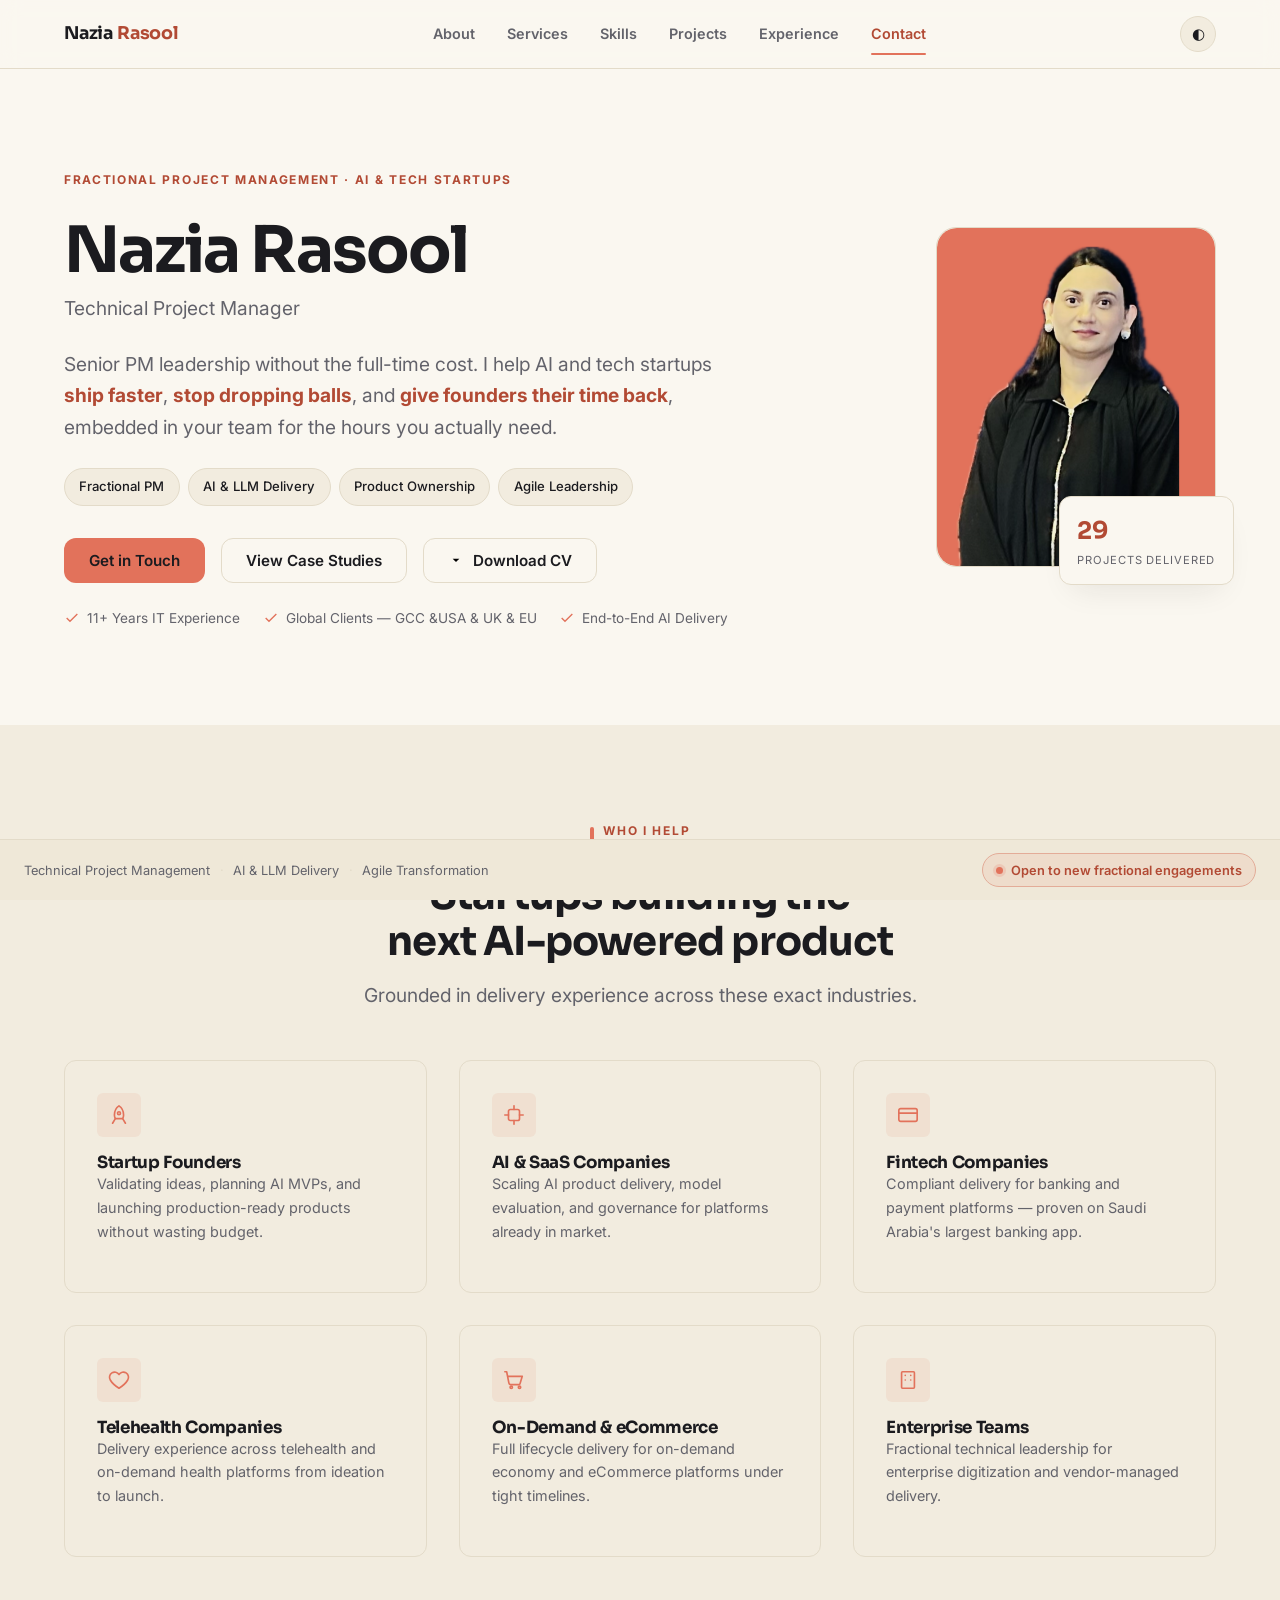
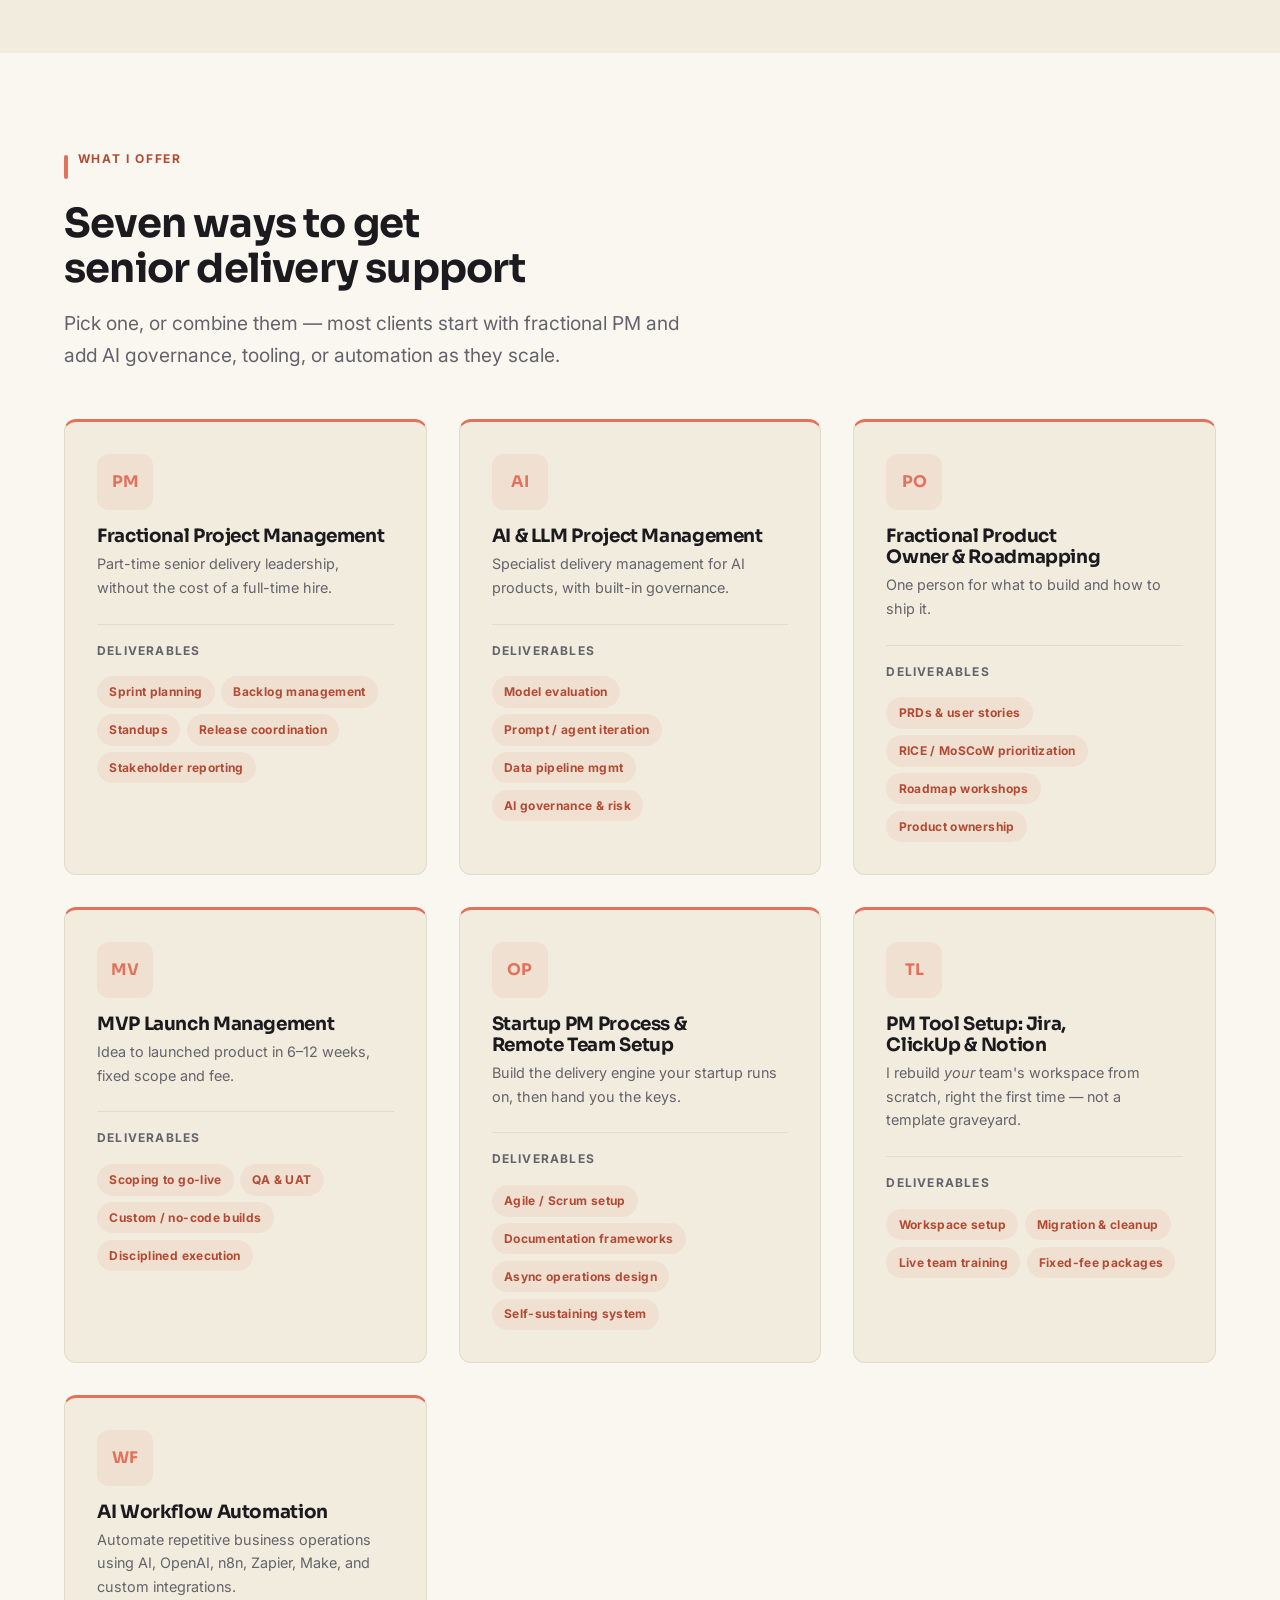
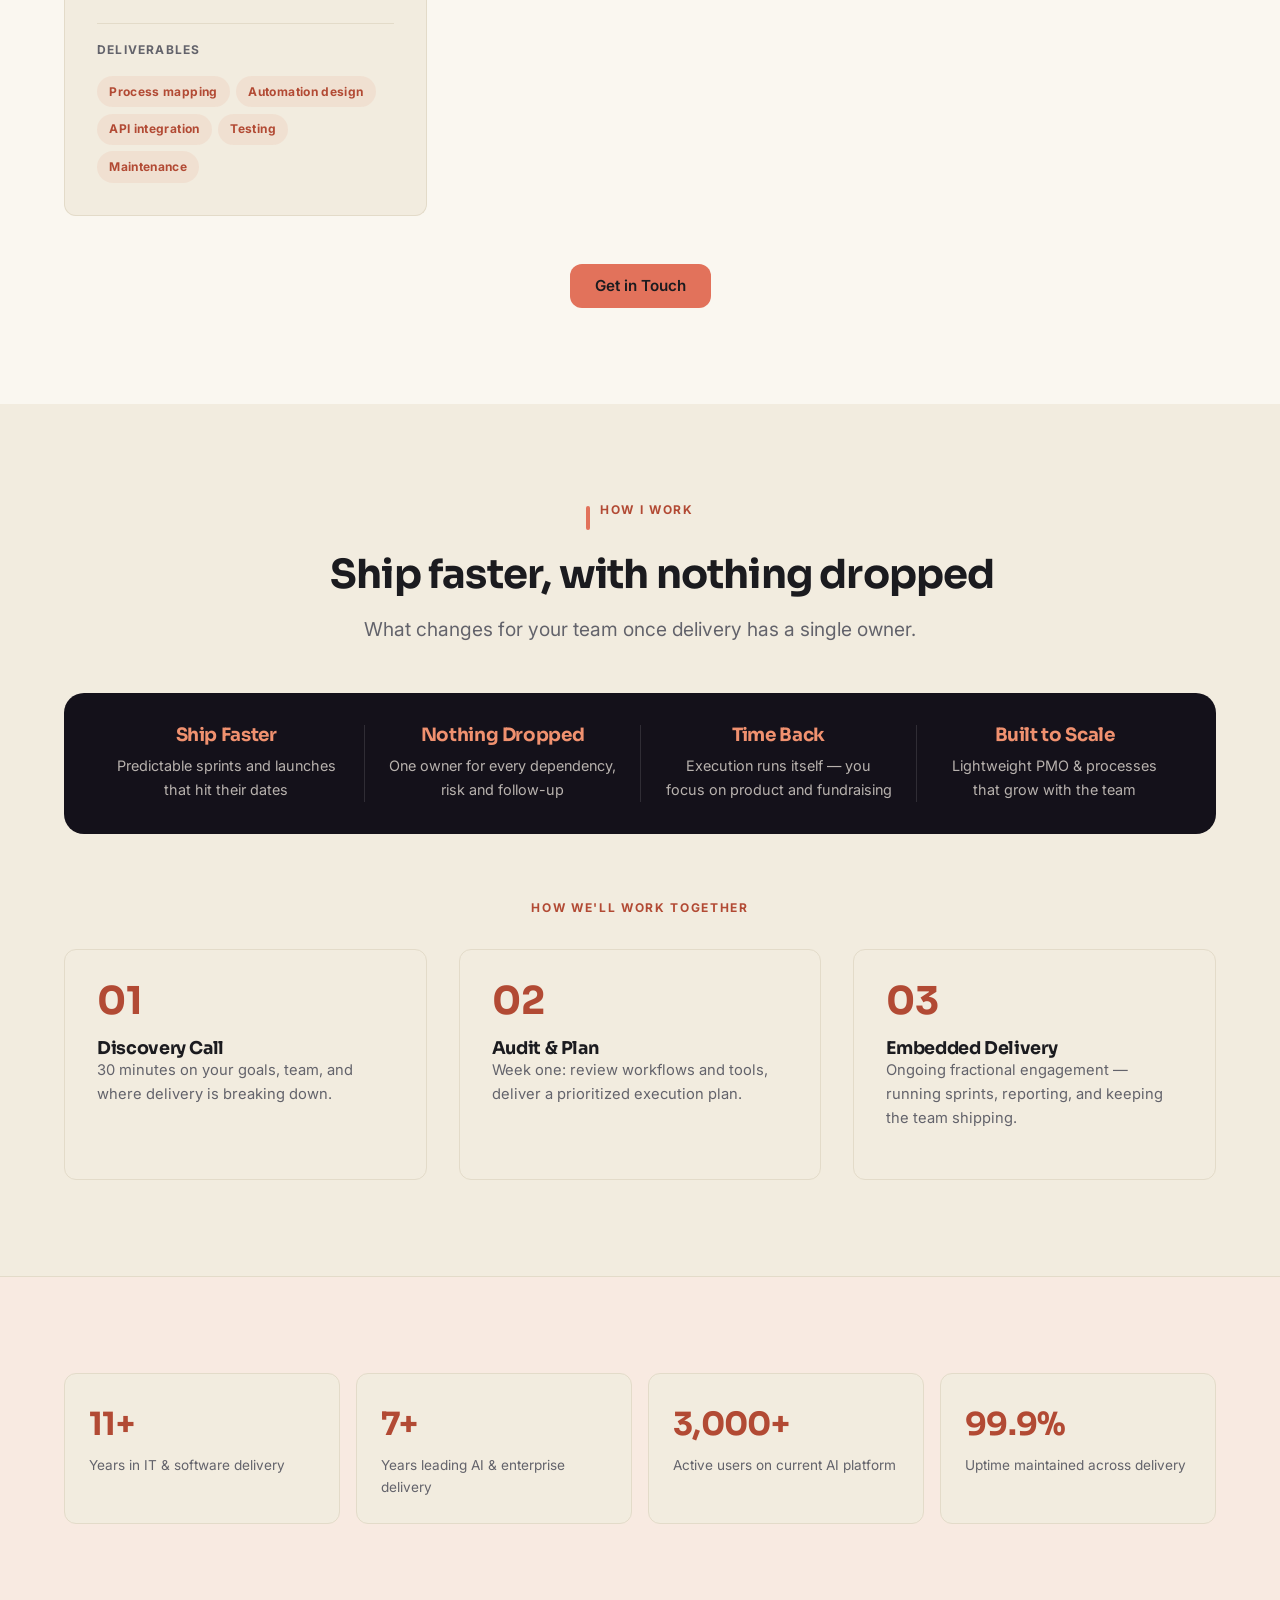
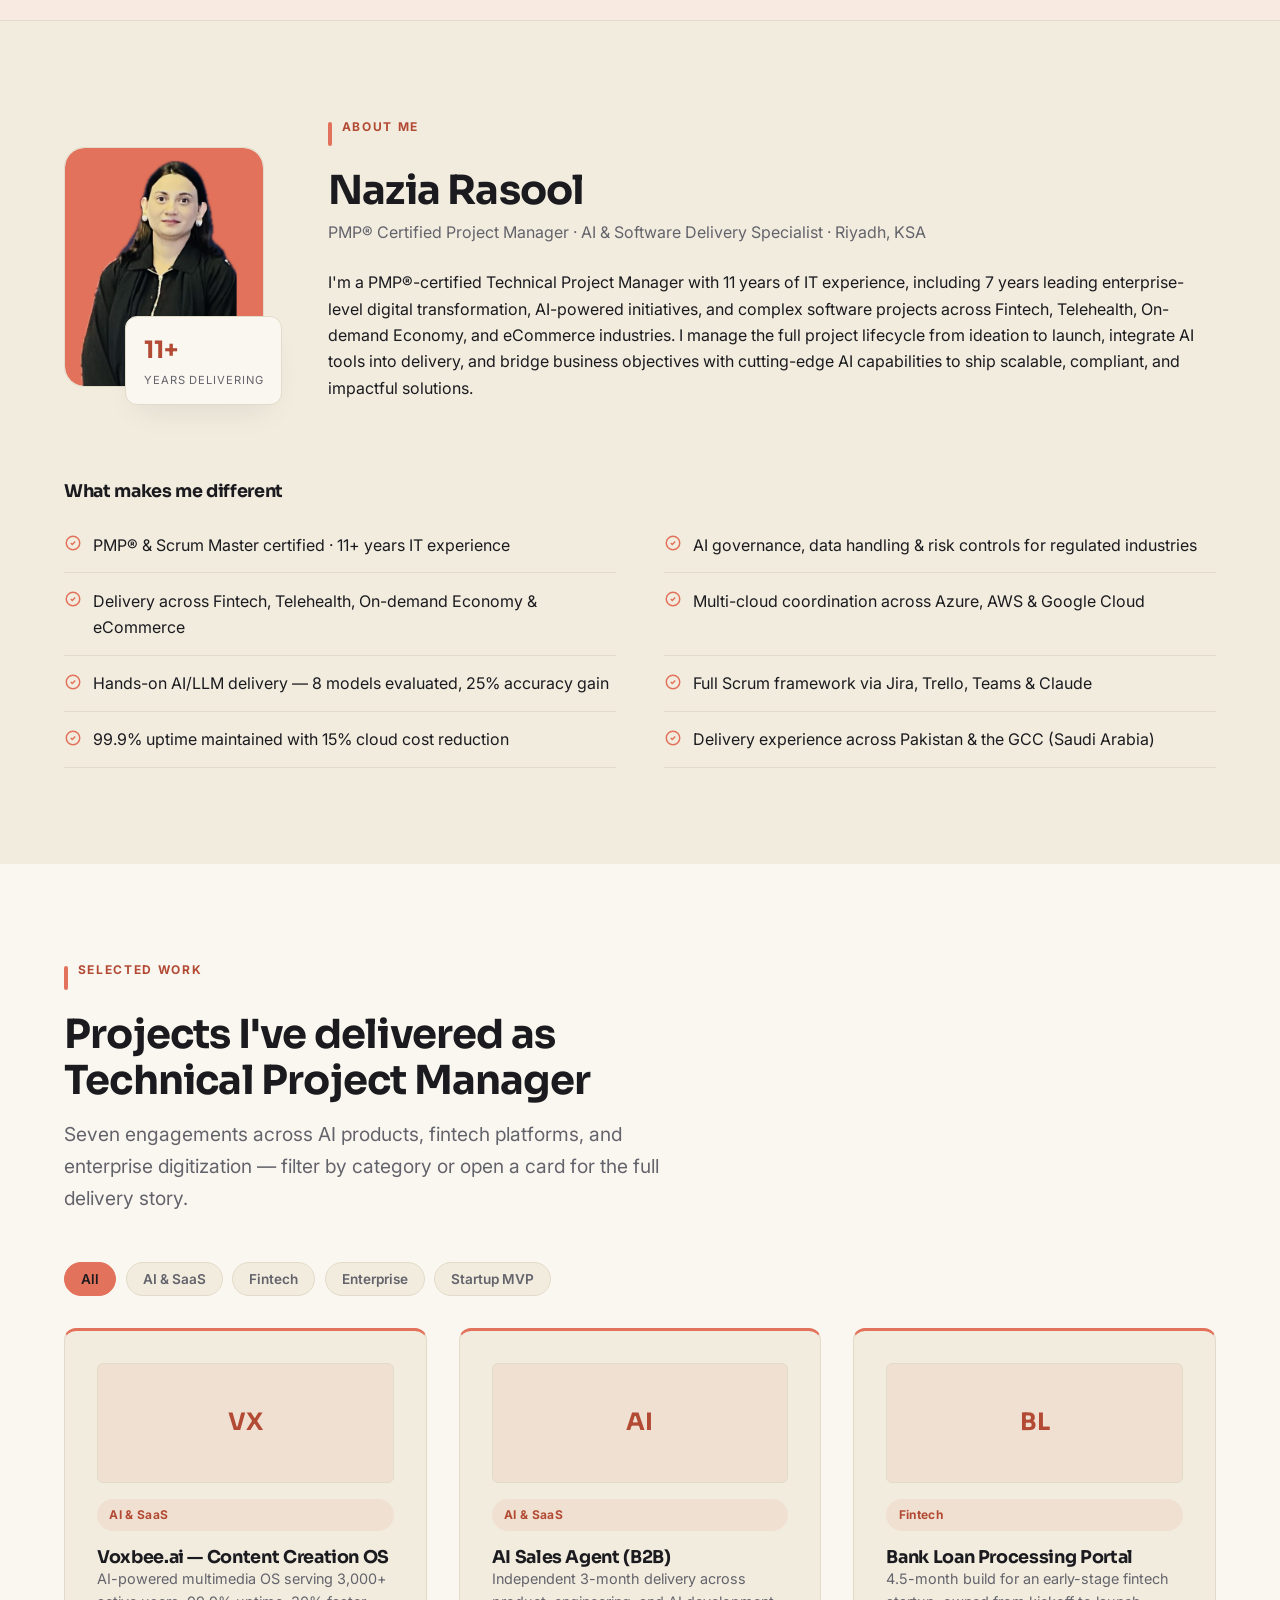
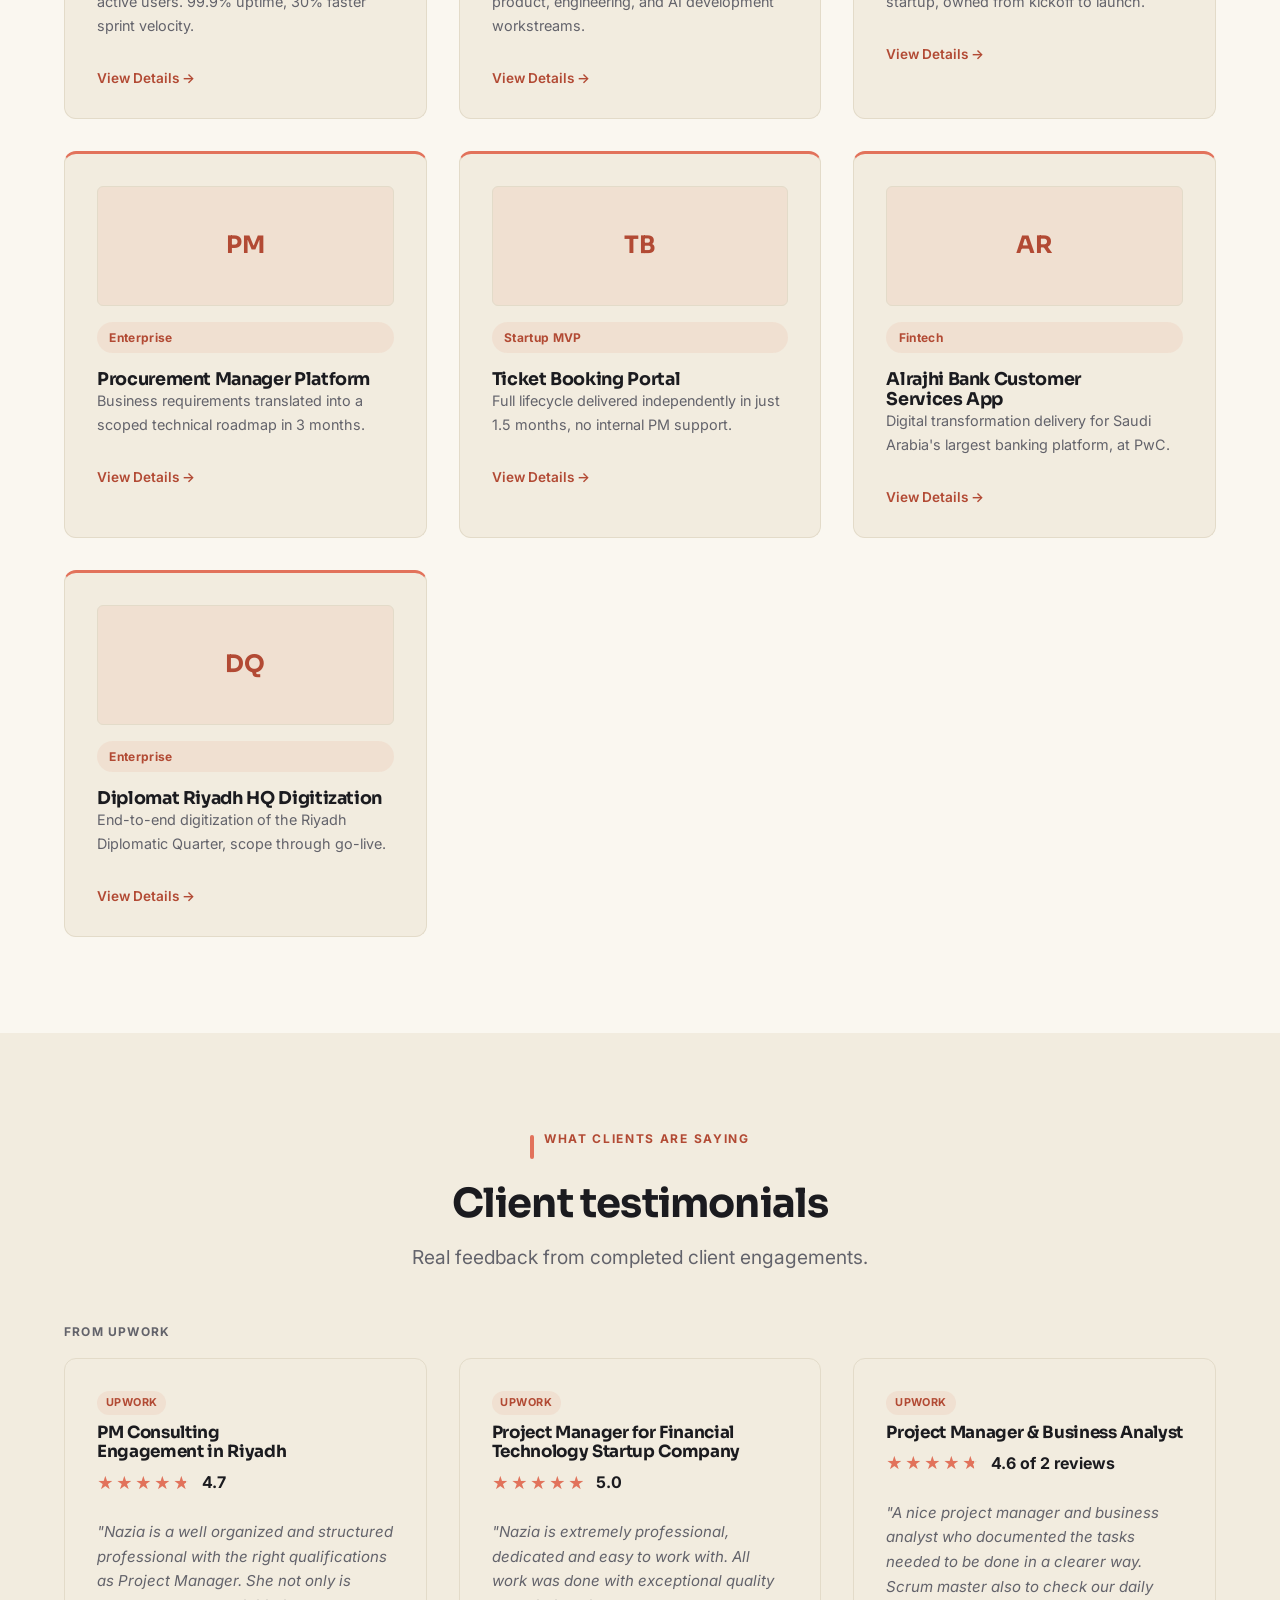
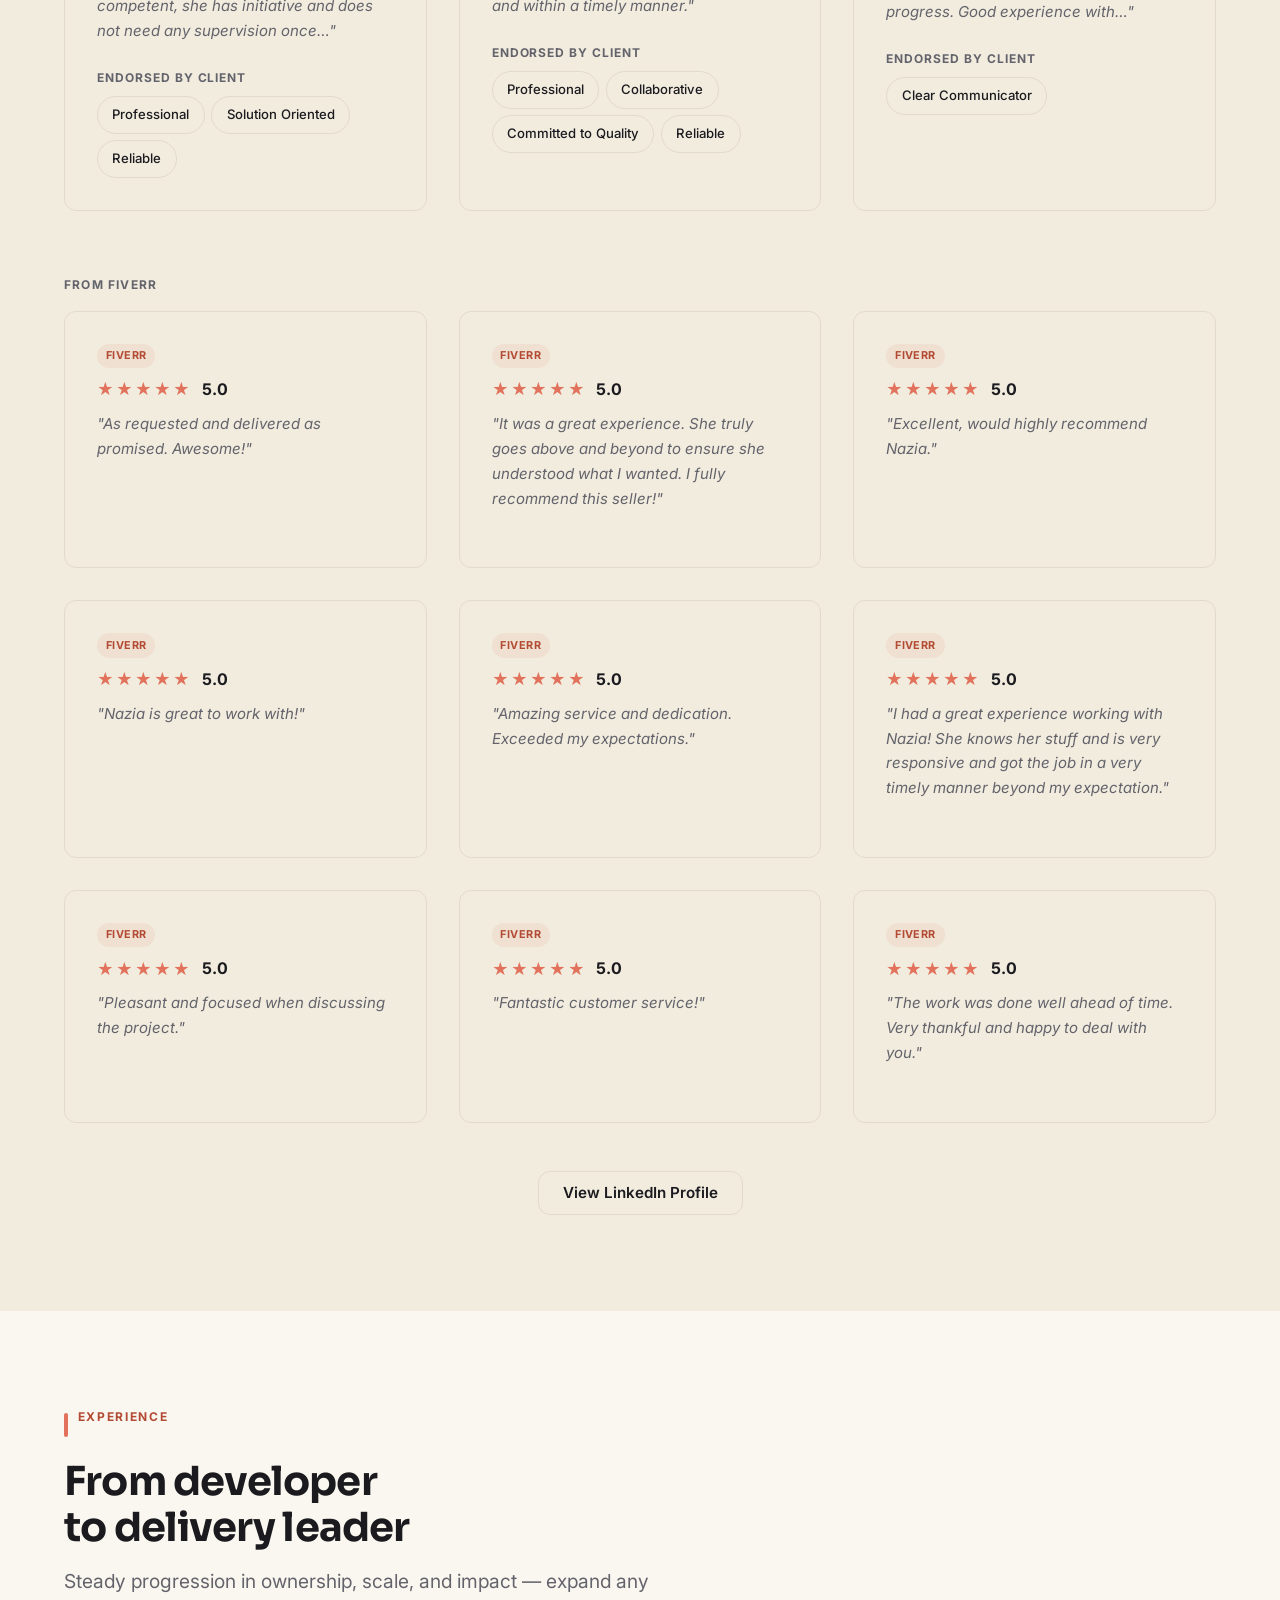
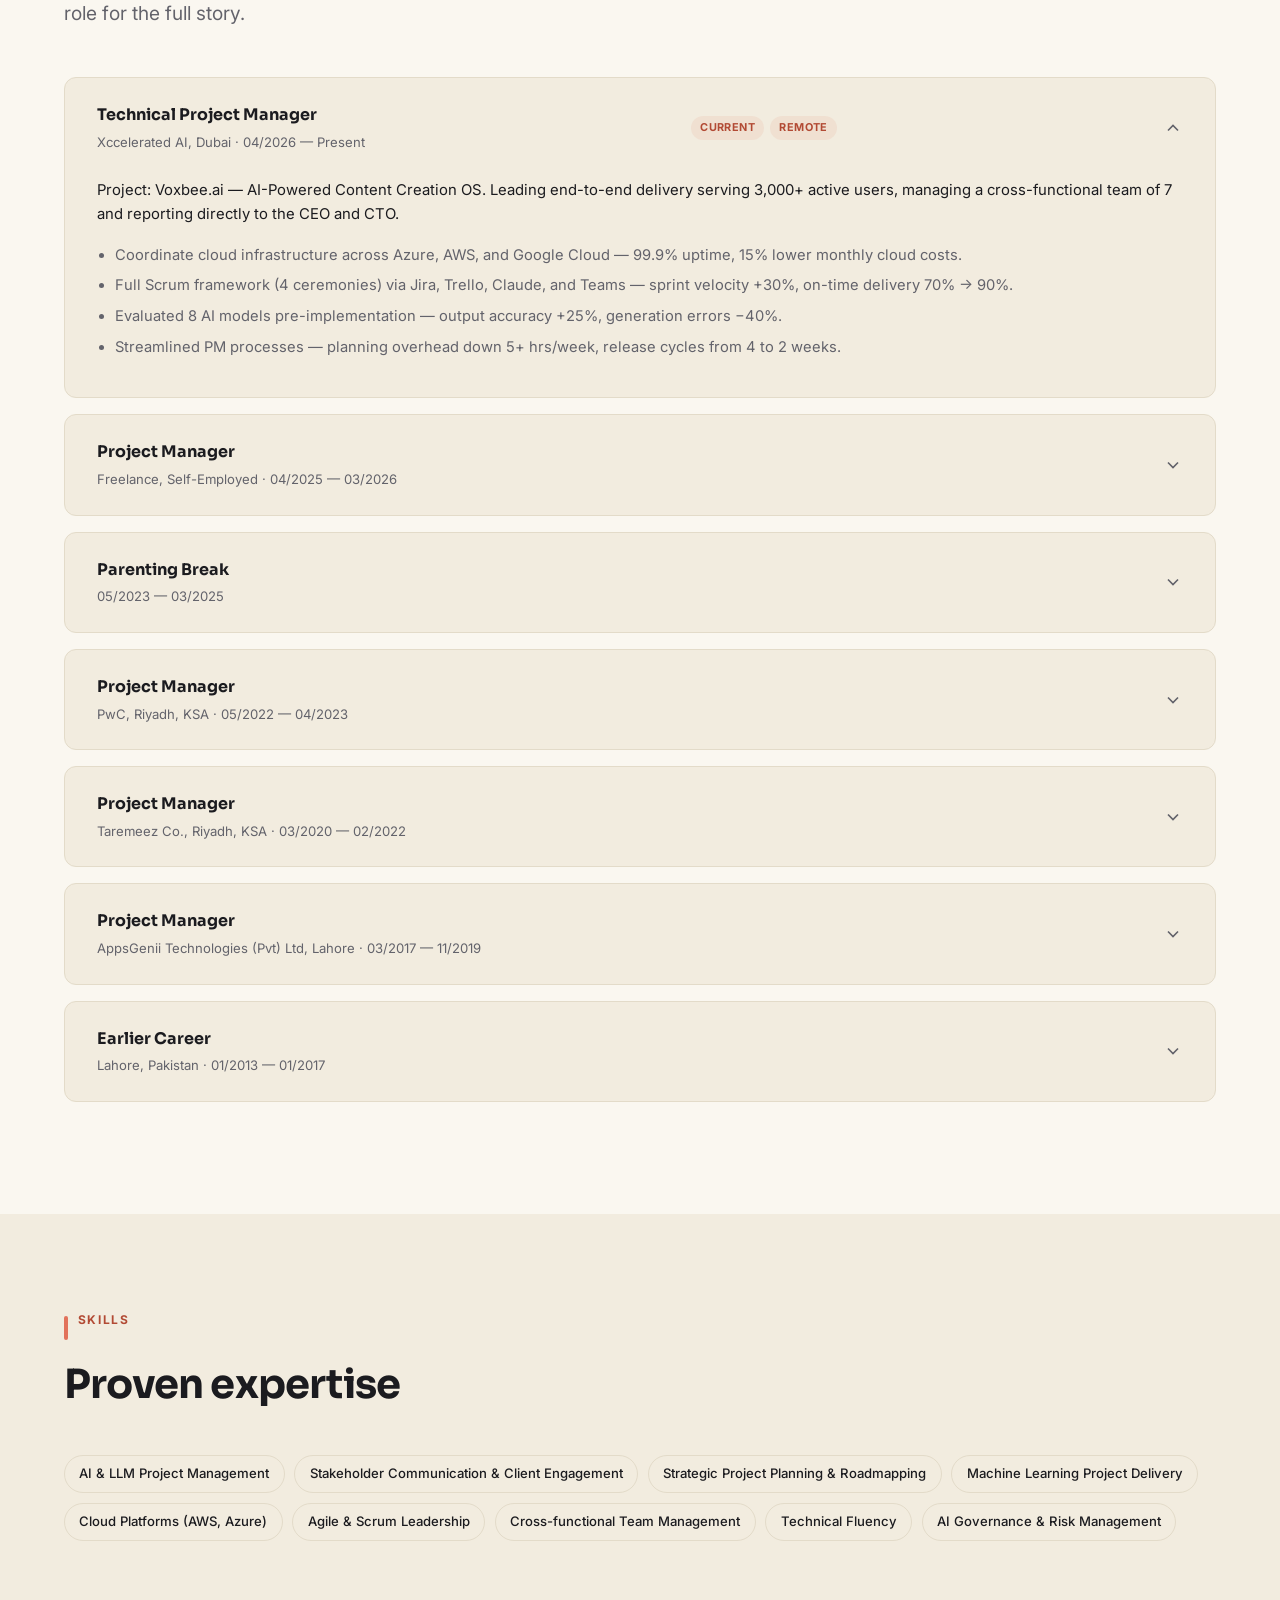
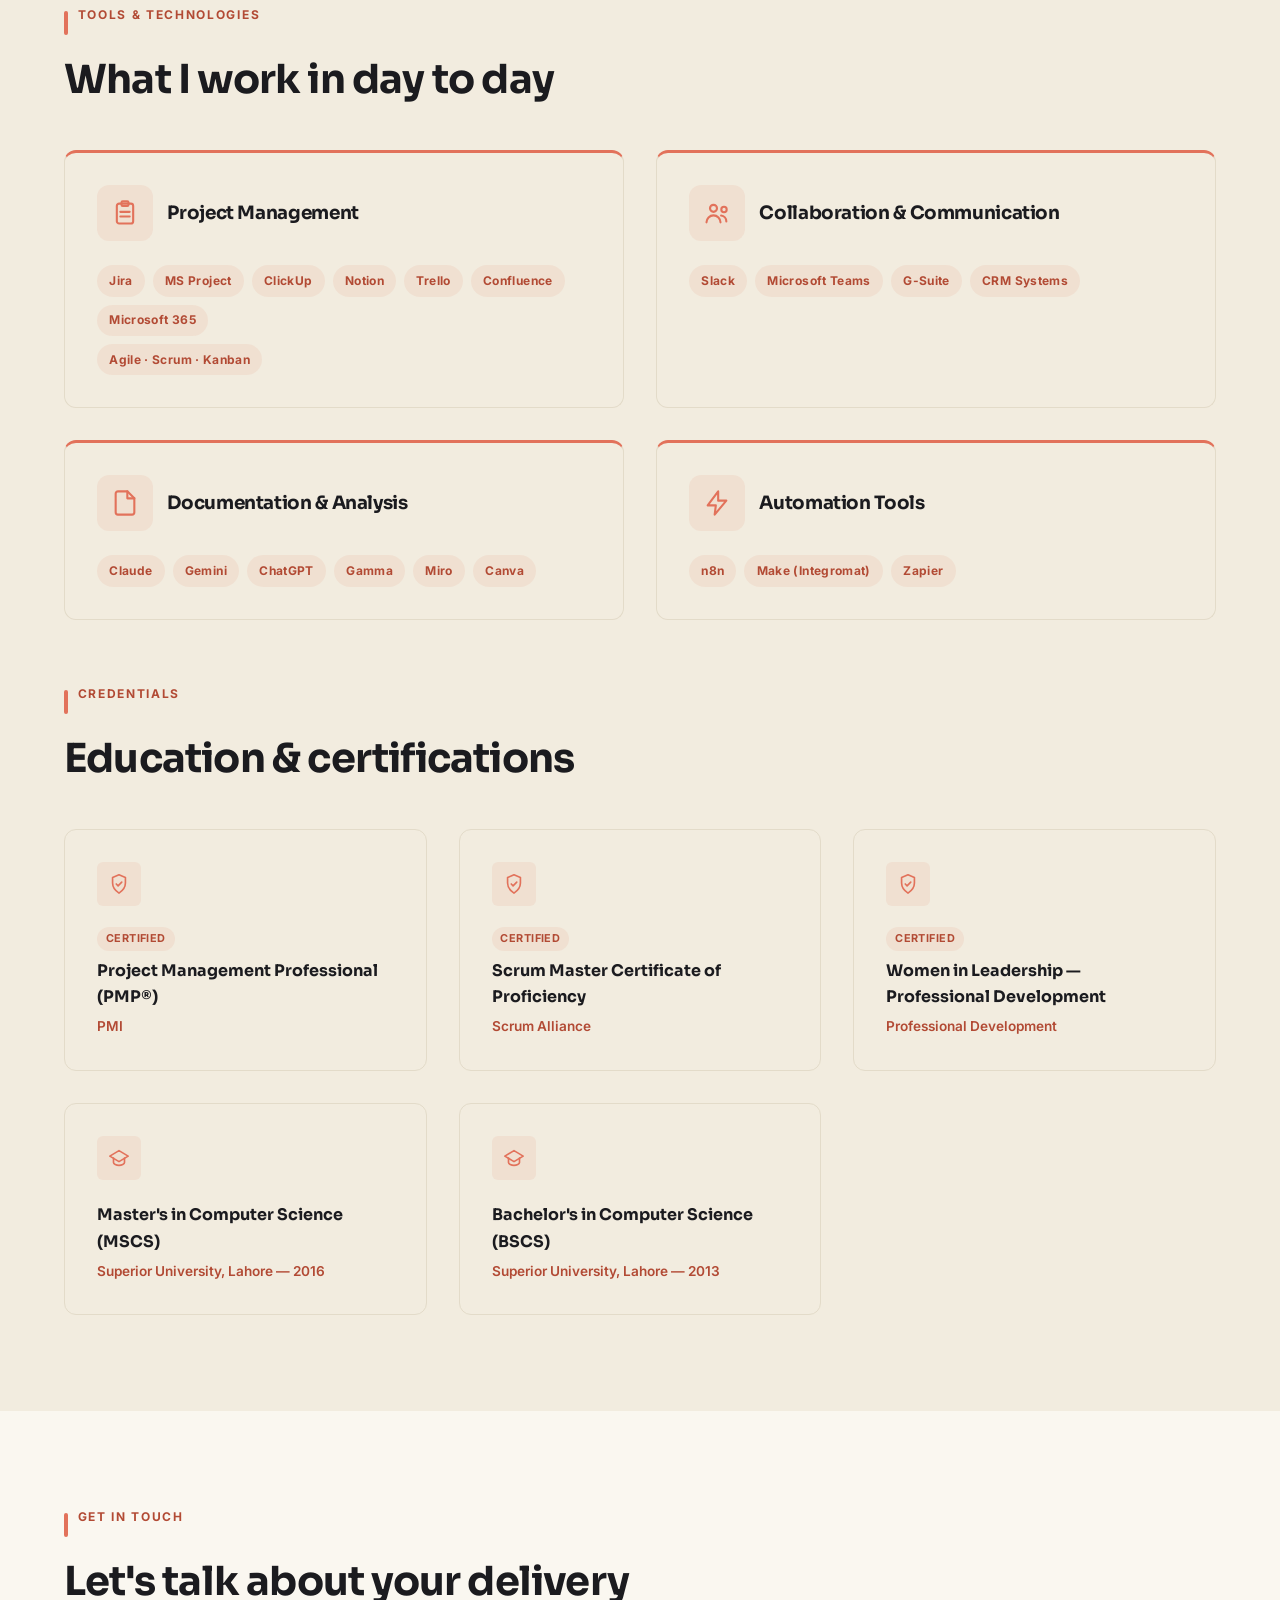
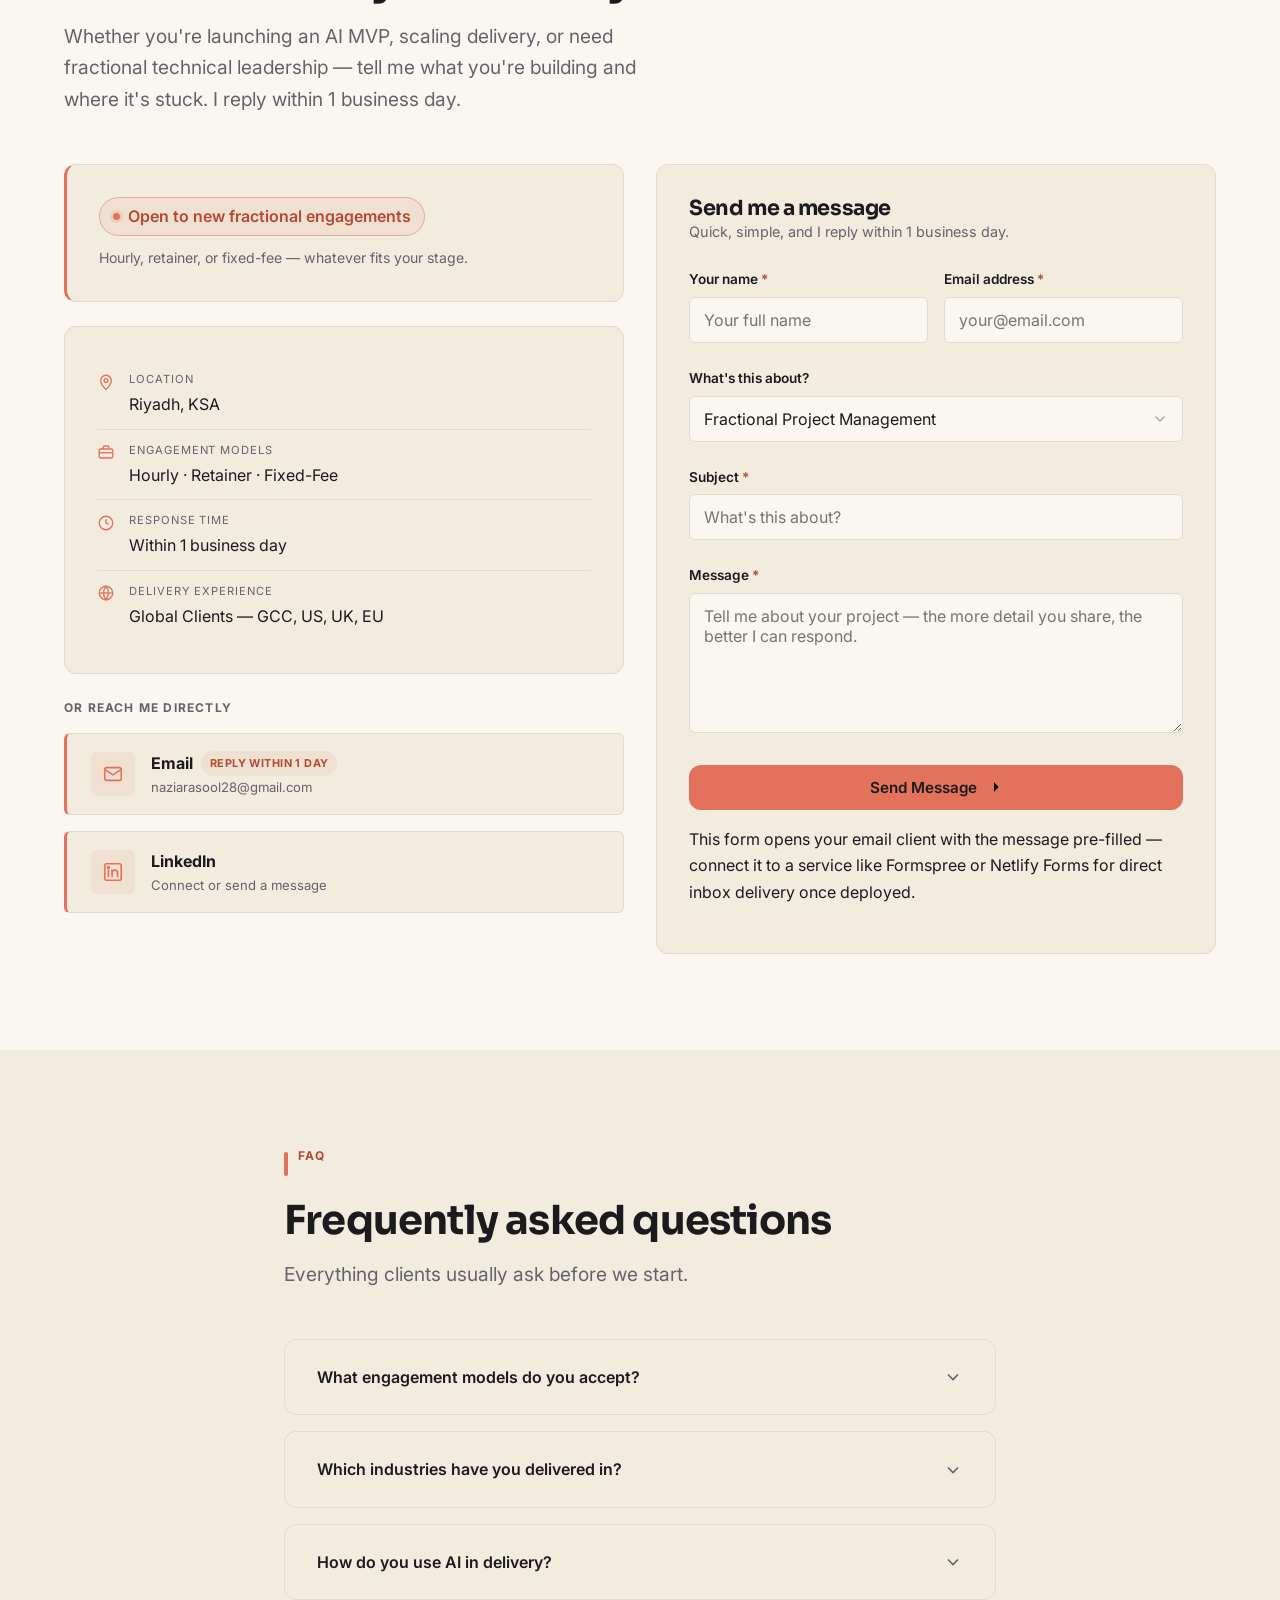
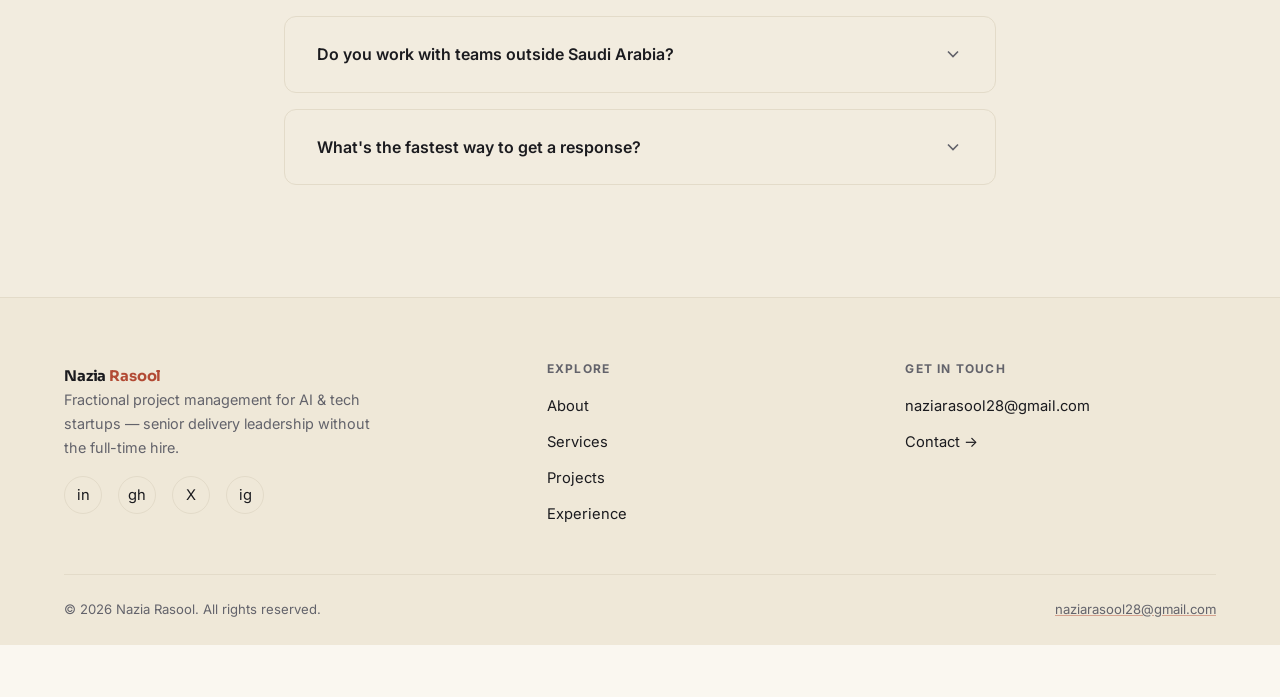
==== index.html @ 654bbac7 "minor change" ====
<!doctype html>
<html lang="en">
<head>
<meta charset="utf-8" />
<meta name="viewport" content="width=device-width, initial-scale=1" />
<title>Nazia Rasool — Fractional Project Management for AI &amp; Tech Startups</title>
<meta name="description" content="PMP® certified technical project manager helping AI and tech startups ship software on time and on budget — fractional PM, AI/LLM delivery, product ownership, and MVP launch management." />
<meta property="og:title" content="Nazia Rasool — Fractional Project Management for AI & Tech Startups" />
<meta property="og:description" content="Ship faster. Spend smarter. Skip the full-time hire. Senior delivery leadership for AI and tech startups." />
<meta property="og:type" content="website" />
<link rel="icon" href="data:image/svg+xml,%3Csvg xmlns='http://www.w3.org/2000/svg' viewBox='0 0 64 64'%3E%3Crect width='64' height='64' rx='14' fill='%23131015'/%3E%3Ctext x='32' y='43' font-family='Georgia,serif' font-size='26' font-weight='700' fill='%23E2725B' text-anchor='middle'%3ENR%3C/text%3E%3C/svg%3E" />
<link rel="preconnect" href="https://fonts.googleapis.com">
<link rel="preconnect" href="https://fonts.gstatic.com" crossorigin>
<link href="https://fonts.googleapis.com/css2?family=Inter:wght@400;500;600;700&family=Sora:wght@600;700;800&display=swap" rel="stylesheet">
<link rel="stylesheet" href="styles.css">
</head>
<body>
<a class="skip-link" href="#main">Skip to content</a>

<header class="site-header">
  <div class="nav-row">
    <a class="brand" href="#top">Nazia <span>Rasool</span></a>
    <nav aria-label="Primary">
      <ul class="nav-links" id="navLinks">
        <li><a href="#about">About</a></li>
        <li><a href="#services">Services</a></li>
        <li><a href="#skills">Skills</a></li>
        <li><a href="#projects">Projects</a></li>
        <li><a href="#experience">Experience</a></li>
        <li><a href="#contact">Contact</a></li>
      </ul>
    </nav>
    <div class="nav-actions">
      <button class="theme-toggle" id="themeToggle" type="button" aria-label="Toggle dark mode">◐</button>
      <button class="hamburger" id="hamburger" type="button" aria-label="Toggle menu" aria-expanded="false" aria-controls="navLinks"><span></span></button>
    </div>
  </div>
</header>

<main id="main">

  <!-- ===================== HERO ===================== -->
  <section class="hero" id="top">
    <div class="container" style="display:flex;gap:var(--sp-6);align-items:center;flex-wrap:wrap;">
      <div style="flex:1;min-width:320px;">
        <p class="eyebrow reveal">FRACTIONAL PROJECT MANAGEMENT · AI &amp; TECH STARTUPS</p>
        <h1 class="reveal" style="margin-top:0.6rem;">Nazia Rasool</h1>
        <p class="reveal" style="font-size:var(--fs-lead);color:var(--text-muted);margin-top:0.3rem;">Technical Project Manager</p>
        <p class="reveal" style="max-width:56ch;font-size:var(--fs-lead);color:var(--text-muted);margin-top:var(--sp-3);">
          Senior PM leadership without the full-time cost. I help AI and tech startups
          <strong style="color:var(--accent-text);">ship faster</strong>, <strong style="color:var(--accent-text);">stop dropping balls</strong>,
          and <strong style="color:var(--accent-text);">give founders their time back</strong>, embedded in your team for the hours you actually need.
        </p>

        <div class="reveal" style="display:flex;flex-wrap:wrap;gap:0.5rem;margin-top:var(--sp-3);">
          <span class="pill">Fractional PM</span>
          <span class="pill">AI &amp; LLM Delivery</span>
          <span class="pill">Product Ownership</span>
          <span class="pill">Agile Leadership</span>
        </div>

        <div class="btn-row reveal" style="margin-top:var(--sp-4);">
          <a class="btn btn--primary" href="#contact">Get in Touch</a>
          <a class="btn btn--secondary" href="#projects">View Case Studies</a>
          <a class="btn btn--secondary" href="Nazia-Rasool-CV.pdf" download>
            <svg viewBox="0 0 24 24"><path d="M12 3v12"></path><polyline points="7 10 12 15 17 10"></polyline><path d="M4 19h16"></path></svg>
            Download CV
          </a>
        </div>

        <ul class="trust-row reveal">
          <li><svg viewBox="0 0 24 24"><polyline points="20 6 9 17 4 12"></polyline></svg>11+ Years IT Experience</li>
          <li><svg viewBox="0 0 24 24"><polyline points="20 6 9 17 4 12"></polyline></svg>Global Clients — GCC &amp;USA &amp; UK &amp; EU</li>
          <li><svg viewBox="0 0 24 24"><polyline points="20 6 9 17 4 12"></polyline></svg>End-to-End AI Delivery</li>
        </ul>
      </div>

      <div class="hero-visual reveal">
        <div class="hero-photo"><img src="photo/naziarasool.png" alt="Nazia Rasool" width="280" height="340" /></div>
        <div class="hero-floating-badge">
          <div class="num">29</div>
          <div class="label">Projects Delivered</div>
        </div>
      </div>
    </div>
  </section>

  <!-- ===================== WHO I HELP ===================== -->
  <section class="section-alt" id="who-i-help">
    <div class="container">
      <div class="section-head center reveal" style="margin-left:auto;margin-right:auto;">
        <div class="kicker"><span class="bar"></span><p class="eyebrow">Who I Help</p></div>
        <h2>Startups building the next AI-powered product</h2>
        <p class="lead">Grounded in delivery experience across these exact industries.</p>
      </div>
      <div class="grid-3">
        <div class="card reveal">
          <div class="icon-badge"><svg viewBox="0 0 24 24"><path d="M12 2c3 2 5 6 5 10 0 2-1 4-1 4l-8 0s-1-2-1-4c0-4 2-8 5-10z"></path><circle cx="12" cy="10" r="1.6"></circle><path d="M8 16l-3 5M16 16l3 5"></path></svg></div>
          <h3 style="font-size:1.05rem;">Startup Founders</h3>
          <p style="color:var(--text-muted);font-size:0.9rem;">Validating ideas, planning AI MVPs, and launching production-ready products without wasting budget.</p>
        </div>
        <div class="card reveal">
          <div class="icon-badge"><svg viewBox="0 0 24 24"><rect x="6" y="6" width="12" height="12" rx="2"></rect><line x1="12" y1="2" x2="12" y2="6"></line><line x1="12" y1="18" x2="12" y2="22"></line><line x1="2" y1="12" x2="6" y2="12"></line><line x1="18" y1="12" x2="22" y2="12"></line></svg></div>
          <h3 style="font-size:1.05rem;">AI &amp; SaaS Companies</h3>
          <p style="color:var(--text-muted);font-size:0.9rem;">Scaling AI product delivery, model evaluation, and governance for platforms already in market.</p>
        </div>
        <div class="card reveal">
          <div class="icon-badge"><svg viewBox="0 0 24 24"><rect x="2" y="5" width="20" height="14" rx="2"></rect><line x1="2" y1="10" x2="22" y2="10"></line></svg></div>
          <h3 style="font-size:1.05rem;">Fintech Companies</h3>
          <p style="color:var(--text-muted);font-size:0.9rem;">Compliant delivery for banking and payment platforms — proven on Saudi Arabia's largest banking app.</p>
        </div>
        <div class="card reveal">
          <div class="icon-badge"><svg viewBox="0 0 24 24"><path d="M12 21s-7-4.5-9.5-9A5.5 5.5 0 0112 6a5.5 5.5 0 019.5 6c-2.5 4.5-9.5 9-9.5 9z"></path></svg></div>
          <h3 style="font-size:1.05rem;">Telehealth Companies</h3>
          <p style="color:var(--text-muted);font-size:0.9rem;">Delivery experience across telehealth and on-demand health platforms from ideation to launch.</p>
        </div>
        <div class="card reveal">
          <div class="icon-badge"><svg viewBox="0 0 24 24"><circle cx="9" cy="20" r="1.3"></circle><circle cx="18" cy="20" r="1.3"></circle><path d="M2 3h2l2.4 12.2a2 2 0 002 1.8h8.4a2 2 0 002-1.7L21 8H6"></path></svg></div>
          <h3 style="font-size:1.05rem;">On-Demand &amp; eCommerce</h3>
          <p style="color:var(--text-muted);font-size:0.9rem;">Full lifecycle delivery for on-demand economy and eCommerce platforms under tight timelines.</p>
        </div>
        <div class="card reveal">
          <div class="icon-badge"><svg viewBox="0 0 24 24"><rect x="5" y="3" width="14" height="18" rx="1"></rect><line x1="9" y1="7" x2="9" y2="7.01"></line><line x1="15" y1="7" x2="15" y2="7.01"></line><line x1="9" y1="12" x2="9" y2="12.01"></line><line x1="15" y1="12" x2="15" y2="12.01"></line></svg></div>
          <h3 style="font-size:1.05rem;">Enterprise Teams</h3>
          <p style="color:var(--text-muted);font-size:0.9rem;">Fractional technical leadership for enterprise digitization and vendor-managed delivery.</p>
        </div>
      </div>
    </div>
  </section>

  <!-- ===================== SERVICES ===================== -->
  <section id="services">
    <div class="container">
      <div class="section-head reveal">
        <div class="kicker"><span class="bar"></span><p class="eyebrow">What I Offer</p></div>
        <h2>Seven ways to get senior delivery support</h2>
        <p class="lead">Pick one, or combine them — most clients start with fractional PM and add AI governance, tooling, or automation as they scale.</p>
      </div>
      <div class="grid-3" style="row-gap:var(--sp-4);">

        <article class="card card--accent reveal" id="svc-pm">
          <div class="icon-badge icon-badge--lg"><span style="font-family:var(--font-display);font-weight:700;color:var(--accent);">PM</span></div>
          <h3 style="font-size:1.15rem;margin-top:var(--sp-2);">Fractional Project Management</h3>
          <p style="color:var(--text-muted);font-size:0.9rem;margin-top:0.3rem;">Part-time senior delivery leadership, without the cost of a full-time hire.</p>
          <p style="font-size:var(--fs-caption);text-transform:uppercase;letter-spacing:0.1em;color:var(--text-muted);font-weight:700;margin-top:var(--sp-3);border-top:1px solid var(--line);padding-top:var(--sp-2);">Deliverables</p>
          <div style="display:flex;flex-wrap:wrap;gap:0.4rem;margin-top:0.5rem;">
            <span class="tag">Sprint planning</span><span class="tag">Backlog management</span><span class="tag">Standups</span><span class="tag">Release coordination</span><span class="tag">Stakeholder reporting</span>
          </div>
        </article>

        <article class="card card--accent reveal" id="svc-ai">
          <div class="icon-badge icon-badge--lg"><span style="font-family:var(--font-display);font-weight:700;color:var(--accent);">AI</span></div>
          <h3 style="font-size:1.15rem;margin-top:var(--sp-2);">AI &amp; LLM Project Management</h3>
          <p style="color:var(--text-muted);font-size:0.9rem;margin-top:0.3rem;">Specialist delivery management for AI products, with built-in governance.</p>
          <p style="font-size:var(--fs-caption);text-transform:uppercase;letter-spacing:0.1em;color:var(--text-muted);font-weight:700;margin-top:var(--sp-3);border-top:1px solid var(--line);padding-top:var(--sp-2);">Deliverables</p>
          <div style="display:flex;flex-wrap:wrap;gap:0.4rem;margin-top:0.5rem;">
            <span class="tag">Model evaluation</span><span class="tag">Prompt / agent iteration</span><span class="tag">Data pipeline mgmt</span><span class="tag">AI governance &amp; risk</span>
          </div>
        </article>

        <article class="card card--accent reveal" id="svc-po">
          <div class="icon-badge icon-badge--lg"><span style="font-family:var(--font-display);font-weight:700;color:var(--accent);">PO</span></div>
          <h3 style="font-size:1.15rem;margin-top:var(--sp-2);">Fractional Product Owner &amp; Roadmapping</h3>
          <p style="color:var(--text-muted);font-size:0.9rem;margin-top:0.3rem;">One person for what to build and how to ship it.</p>
          <p style="font-size:var(--fs-caption);text-transform:uppercase;letter-spacing:0.1em;color:var(--text-muted);font-weight:700;margin-top:var(--sp-3);border-top:1px solid var(--line);padding-top:var(--sp-2);">Deliverables</p>
          <div style="display:flex;flex-wrap:wrap;gap:0.4rem;margin-top:0.5rem;">
            <span class="tag">PRDs &amp; user stories</span><span class="tag">RICE / MoSCoW prioritization</span><span class="tag">Roadmap workshops</span><span class="tag">Product ownership</span>
          </div>
        </article>

        <article class="card card--accent reveal" id="svc-mv">
          <div class="icon-badge icon-badge--lg"><span style="font-family:var(--font-display);font-weight:700;color:var(--accent);">MV</span></div>
          <h3 style="font-size:1.15rem;margin-top:var(--sp-2);">MVP Launch Management</h3>
          <p style="color:var(--text-muted);font-size:0.9rem;margin-top:0.3rem;">Idea to launched product in 6–12 weeks, fixed scope and fee.</p>
          <p style="font-size:var(--fs-caption);text-transform:uppercase;letter-spacing:0.1em;color:var(--text-muted);font-weight:700;margin-top:var(--sp-3);border-top:1px solid var(--line);padding-top:var(--sp-2);">Deliverables</p>
          <div style="display:flex;flex-wrap:wrap;gap:0.4rem;margin-top:0.5rem;">
            <span class="tag">Scoping to go-live</span><span class="tag">QA &amp; UAT</span><span class="tag">Custom / no-code builds</span><span class="tag">Disciplined execution</span>
          </div>
        </article>

        <article class="card card--accent reveal" id="svc-op">
          <div class="icon-badge icon-badge--lg"><span style="font-family:var(--font-display);font-weight:700;color:var(--accent);">OP</span></div>
          <h3 style="font-size:1.15rem;margin-top:var(--sp-2);">Startup PM Process &amp; Remote Team Setup</h3>
          <p style="color:var(--text-muted);font-size:0.9rem;margin-top:0.3rem;">Build the delivery engine your startup runs on, then hand you the keys.</p>
          <p style="font-size:var(--fs-caption);text-transform:uppercase;letter-spacing:0.1em;color:var(--text-muted);font-weight:700;margin-top:var(--sp-3);border-top:1px solid var(--line);padding-top:var(--sp-2);">Deliverables</p>
          <div style="display:flex;flex-wrap:wrap;gap:0.4rem;margin-top:0.5rem;">
            <span class="tag">Agile / Scrum setup</span><span class="tag">Documentation frameworks</span><span class="tag">Async operations design</span><span class="tag">Self-sustaining system</span>
          </div>
        </article>

        <article class="card card--accent reveal" id="svc-tl">
          <div class="icon-badge icon-badge--lg"><span style="font-family:var(--font-display);font-weight:700;color:var(--accent);">TL</span></div>
          <h3 style="font-size:1.15rem;margin-top:var(--sp-2);">PM Tool Setup: Jira, ClickUp &amp; Notion</h3>
          <p style="color:var(--text-muted);font-size:0.9rem;margin-top:0.3rem;">I rebuild <em>your</em> team's workspace from scratch, right the first time — not a template graveyard.</p>
          <p style="font-size:var(--fs-caption);text-transform:uppercase;letter-spacing:0.1em;color:var(--text-muted);font-weight:700;margin-top:var(--sp-3);border-top:1px solid var(--line);padding-top:var(--sp-2);">Deliverables</p>
          <div style="display:flex;flex-wrap:wrap;gap:0.4rem;margin-top:0.5rem;">
            <span class="tag">Workspace setup</span><span class="tag">Migration &amp; cleanup</span><span class="tag">Live team training</span><span class="tag">Fixed-fee packages</span>
          </div>
        </article>

        <article class="card card--accent reveal" id="svc-wf">
          <div class="icon-badge icon-badge--lg"><span style="font-family:var(--font-display);font-weight:700;color:var(--accent);">WF</span></div>
          <h3 style="font-size:1.15rem;margin-top:var(--sp-2);">AI Workflow Automation</h3>
          <p style="color:var(--text-muted);font-size:0.9rem;margin-top:0.3rem;">Automate repetitive business operations using AI, OpenAI, n8n, Zapier, Make, and custom integrations.</p>
          <p style="font-size:var(--fs-caption);text-transform:uppercase;letter-spacing:0.1em;color:var(--text-muted);font-weight:700;margin-top:var(--sp-3);border-top:1px solid var(--line);padding-top:var(--sp-2);">Deliverables</p>
          <div style="display:flex;flex-wrap:wrap;gap:0.4rem;margin-top:0.5rem;">
            <span class="tag">Process mapping</span><span class="tag">Automation design</span><span class="tag">API integration</span><span class="tag">Testing</span><span class="tag">Maintenance</span>
          </div>
        </article>

      </div>
      <div class="reveal" style="text-align:center;margin-top:var(--sp-5);">
        <a class="btn btn--primary" href="#contact">Get in Touch</a>
      </div>
    </div>
  </section>

  <!-- ===================== PROCESS ===================== -->
  <section class="section-alt" id="process">
    <div class="container">
      <div class="section-head center reveal" style="margin-left:auto;margin-right:auto;">
        <div class="kicker"><span class="bar"></span><p class="eyebrow">How I Work</p></div>
        <h2 class="nowrap-heading">Ship faster, with nothing dropped</h2>
        <p class="lead">What changes for your team once delivery has a single owner.</p>
      </div>

      <div class="highlight-band reveal">
        <div class="item">
          <h3>Ship Faster</h3>
          <p>Predictable sprints and launches that hit their dates</p>
        </div>
        <div class="item">
          <h3>Nothing Dropped</h3>
          <p>One owner for every dependency, risk and follow-up</p>
        </div>
        <div class="item">
          <h3>Time Back</h3>
          <p>Execution runs itself — you focus on product and fundraising</p>
        </div>
        <div class="item">
          <h3>Built to Scale</h3>
          <p>Lightweight PMO &amp; processes that grow with the team</p>
        </div>
      </div>

      <p class="eyebrow reveal" style="display:block;text-align:center;margin-top:var(--sp-6);margin-bottom:var(--sp-4);">How We'll Work Together</p>

      <div class="grid-3">
        <div class="card step-card reveal">
          <span class="big-num">01</span>
          <h3>Discovery Call</h3>
          <p style="color:var(--text-muted);font-size:0.92rem;">30 minutes on your goals, team, and where delivery is breaking down.</p>
        </div>
        <div class="card step-card reveal">
          <span class="big-num">02</span>
          <h3>Audit &amp; Plan</h3>
          <p style="color:var(--text-muted);font-size:0.92rem;">Week one: review workflows and tools, deliver a prioritized execution plan.</p>
        </div>
        <div class="card step-card reveal">
          <span class="big-num">03</span>
          <h3>Embedded Delivery</h3>
          <p style="color:var(--text-muted);font-size:0.92rem;">Ongoing fractional engagement — running sprints, reporting, and keeping the team shipping.</p>
        </div>
      </div>
    </div>
  </section>

  <!-- ===================== STATS ===================== -->
  <section class="stat-band">
    <div class="container">
      <div class="grid-4 reveal">
        <div class="stat-box">
          <div class="num">11+</div>
          <div class="label">Years in IT &amp; software delivery</div>
        </div>
        <div class="stat-box">
          <div class="num">7+</div>
          <div class="label">Years leading AI &amp; enterprise delivery</div>
        </div>
        <div class="stat-box">
          <div class="num">3,000+</div>
          <div class="label">Active users on current AI platform</div>
        </div>
        <div class="stat-box">
          <div class="num">99.9%</div>
          <div class="label">Uptime maintained across delivery</div>
        </div>
      </div>
    </div>
  </section>

  <!-- ===================== ABOUT ===================== -->
  <section class="section-alt" id="about">
    <div class="container">
      <div class="reveal" style="display:flex; gap:var(--sp-6); align-items:center; flex-wrap:wrap; margin-bottom:var(--sp-6);">
        <div class="hero-visual" style="margin:0 auto;">
          <div class="hero-photo" style="width:200px;height:240px;"><img src="photo/naziarasool.png" alt="Nazia Rasool" width="200" height="240" /></div>
          <div class="hero-floating-badge">
            <div class="num">11+</div>
            <div class="label">Years Delivering</div>
          </div>
        </div>
        <div style="flex:1; min-width:300px;">
          <div class="kicker"><span class="bar"></span><p class="eyebrow">About Me</p></div>
          <h2>Nazia Rasool</h2>
          <p style="color:var(--text-muted);font-size:1rem;margin-top:0.3rem;">PMP® Certified Project Manager · AI &amp; Software Delivery Specialist · Riyadh, KSA</p>
          <p style="margin-top:var(--sp-3);">
            I'm a PMP®-certified Technical Project Manager with 11 years of IT experience, including 7 years leading
            enterprise-level digital transformation, AI-powered initiatives, and complex software projects across
            Fintech, Telehealth, On-demand Economy, and eCommerce industries. I manage the full project lifecycle
            from ideation to launch, integrate AI tools into delivery, and bridge business objectives with
            cutting-edge AI capabilities to ship scalable, compliant, and impactful solutions.
          </p>
        </div>
      </div>

      <div class="reveal">
        <h3 style="font-size:1.1rem;margin-bottom:var(--sp-2);">What makes me different</h3>
        <ul class="checklist-grid">
          <li><svg viewBox="0 0 24 24"><circle cx="12" cy="12" r="9"></circle><polyline points="9 12 11 14 15 10"></polyline></svg><span>PMP® &amp; Scrum Master certified · 11+ years IT experience</span></li>
          <li><svg viewBox="0 0 24 24"><circle cx="12" cy="12" r="9"></circle><polyline points="9 12 11 14 15 10"></polyline></svg><span>AI governance, data handling &amp; risk controls for regulated industries</span></li>
          <li><svg viewBox="0 0 24 24"><circle cx="12" cy="12" r="9"></circle><polyline points="9 12 11 14 15 10"></polyline></svg><span>Delivery across Fintech, Telehealth, On-demand Economy &amp; eCommerce</span></li>
          <li><svg viewBox="0 0 24 24"><circle cx="12" cy="12" r="9"></circle><polyline points="9 12 11 14 15 10"></polyline></svg><span>Multi-cloud coordination across Azure, AWS &amp; Google Cloud</span></li>
          <li><svg viewBox="0 0 24 24"><circle cx="12" cy="12" r="9"></circle><polyline points="9 12 11 14 15 10"></polyline></svg><span>Hands-on AI/LLM delivery — 8 models evaluated, 25% accuracy gain</span></li>
          <li><svg viewBox="0 0 24 24"><circle cx="12" cy="12" r="9"></circle><polyline points="9 12 11 14 15 10"></polyline></svg><span>Full Scrum framework via Jira, Trello, Teams &amp; Claude</span></li>
          <li><svg viewBox="0 0 24 24"><circle cx="12" cy="12" r="9"></circle><polyline points="9 12 11 14 15 10"></polyline></svg><span>99.9% uptime maintained with 15% cloud cost reduction</span></li>
          <li><svg viewBox="0 0 24 24"><circle cx="12" cy="12" r="9"></circle><polyline points="9 12 11 14 15 10"></polyline></svg><span>Delivery experience across Pakistan &amp; the GCC (Saudi Arabia)</span></li>
        </ul>
      </div>
    </div>
  </section>

  <!-- ===================== PROJECTS / CASE STUDIES ===================== -->
  <section id="projects">
    <div class="container">
      <div class="section-head reveal">
        <div class="kicker"><span class="bar"></span><p class="eyebrow">Selected Work</p></div>
        <h2>Projects I've delivered as Technical Project Manager</h2>
        <p class="lead">Seven engagements across AI products, fintech platforms, and enterprise digitization — filter by category or open a card for the full delivery story.</p>
      </div>

      <div class="filter-bar reveal" id="filterBar" role="group" aria-label="Filter case studies by category">
        <button type="button" data-filter="all" aria-pressed="true">All</button>
        <button type="button" data-filter="ai-saas" aria-pressed="false">AI &amp; SaaS</button>
        <button type="button" data-filter="fintech" aria-pressed="false">Fintech</button>
        <button type="button" data-filter="enterprise" aria-pressed="false">Enterprise</button>
        <button type="button" data-filter="startup-mvp" aria-pressed="false">Startup MVP</button>
      </div>

      <div class="grid-3">

        <article class="card case-card reveal" data-category="ai-saas">
          <div class="case-thumb" aria-hidden="true">VX</div>
          <span class="tag">AI &amp; SaaS</span>
          <h3 style="font-size:1.1rem;margin-top:var(--sp-2);">Voxbee.ai — Content Creation OS</h3>
          <p style="color:var(--text-muted);font-size:0.9rem;">AI-powered multimedia OS serving 3,000+ active users. 99.9% uptime, 30% faster sprint velocity.</p>
          <button type="button" class="detail-trigger" data-open-modal>View Details →</button>
          <div class="case-detail">
            <span class="tag">AI &amp; SaaS</span>
            <h2 style="font-size:1.4rem;margin-top:var(--sp-2);">Voxbee.ai — AI-Powered Content Creation OS</h2>
            <p style="color:var(--text-muted);font-size:0.85rem;margin-top:0.2rem;">Xccelerated AI, Dubai · Technical Project Manager (Remote) · 04/2026 – Present</p>
            <p style="margin-top:var(--sp-2);">Leading end-to-end delivery of an AI-powered content creation OS for a fast-moving AI startup, managing a cross-functional team of 7 and reporting directly to the CEO and CTO.</p>
            <ul style="padding-left:1.1rem;color:var(--text-muted);font-size:0.94rem;">
              <li style="margin-bottom:0.45rem;">Serving 3,000+ active users across the platform.</li>
              <li style="margin-bottom:0.45rem;">Coordinated cloud infrastructure across Azure, AWS, and Google Cloud — 99.9% uptime, 15% lower monthly cloud costs.</li>
              <li style="margin-bottom:0.45rem;">Implemented the full Scrum framework (all 4 ceremonies) using Jira, Trello, Claude, and Teams — sprint velocity up 30%, on-time delivery up from 70% to 90%.</li>
              <li style="margin-bottom:0.45rem;">Evaluated 8 AI models pre-implementation and drove prompt engineering improvements — output accuracy up 25%, generation errors down 40%.</li>
              <li>Shipped a Marketing OS and a Video &amp; Image Editor within a single month via a custom Parallel Documentation Framework — 40% faster feature delivery.</li>
            </ul>
            <span class="outcomes-label">Outcomes</span>
            <p class="outcomes-row">3,000+ users · 99.9% uptime · 30% faster velocity · 40% faster releases</p>
          </div>
        </article>

        <article class="card case-card reveal" data-category="ai-saas">
          <div class="case-thumb" aria-hidden="true">AI</div>
          <span class="tag">AI &amp; SaaS</span>
          <h3 style="font-size:1.1rem;margin-top:var(--sp-2);">AI Sales Agent (B2B)</h3>
          <p style="color:var(--text-muted);font-size:0.9rem;">Independent 3-month delivery across product, engineering, and AI development workstreams.</p>
          <button type="button" class="detail-trigger" data-open-modal>View Details →</button>
          <div class="case-detail">
            <span class="tag">AI &amp; SaaS</span>
            <h2 style="font-size:1.4rem;margin-top:var(--sp-2);">AI Sales Agent (B2B)</h2>
            <p style="color:var(--text-muted);font-size:0.85rem;margin-top:0.2rem;">Freelance, Self-Employed · Project Manager · 3-month engagement</p>
            <p style="margin-top:var(--sp-2);">Managed delivery of a B2B AI Sales Agent project, coordinating product, engineering, and AI development workstreams for an early-stage team with no internal PM.</p>
            <span class="outcomes-label">Outcomes</span>
            <p class="outcomes-row">Shipped in 3 months · No internal PM support</p>
          </div>
        </article>

        <article class="card case-card reveal" data-category="fintech">
          <div class="case-thumb" aria-hidden="true">BL</div>
          <span class="tag">Fintech</span>
          <h3 style="font-size:1.1rem;margin-top:var(--sp-2);">Bank Loan Processing Portal</h3>
          <p style="color:var(--text-muted);font-size:0.9rem;">4.5-month build for an early-stage fintech startup, owned from kickoff to launch.</p>
          <button type="button" class="detail-trigger" data-open-modal>View Details →</button>
          <div class="case-detail">
            <span class="tag">Fintech</span>
            <h2 style="font-size:1.4rem;margin-top:var(--sp-2);">Bank Loan Processing Portal</h2>
            <p style="color:var(--text-muted);font-size:0.85rem;margin-top:0.2rem;">Freelance, Self-Employed · Project Manager · 4.5-month engagement</p>
            <p style="margin-top:var(--sp-2);">Led a 4.5-month Bank Loan Processing Portal build for an early-stage fintech startup, owning scope, timeline, and stakeholder communication from kickoff to launch.</p>
            <span class="outcomes-label">Outcomes</span>
            <p class="outcomes-row">Kickoff to launch in 4.5 months</p>
          </div>
        </article>

        <article class="card case-card reveal" data-category="enterprise">
          <div class="case-thumb" aria-hidden="true">PM</div>
          <span class="tag">Enterprise</span>
          <h3 style="font-size:1.1rem;margin-top:var(--sp-2);">Procurement Manager Platform</h3>
          <p style="color:var(--text-muted);font-size:0.9rem;">Business requirements translated into a scoped technical roadmap in 3 months.</p>
          <button type="button" class="detail-trigger" data-open-modal>View Details →</button>
          <div class="case-detail">
            <span class="tag">Enterprise</span>
            <h2 style="font-size:1.4rem;margin-top:var(--sp-2);">Procurement Manager Platform</h2>
            <p style="color:var(--text-muted);font-size:0.85rem;margin-top:0.2rem;">Freelance, Self-Employed · Project Manager · 3-month engagement</p>
            <p style="margin-top:var(--sp-2);">Delivered a Procurement Manager platform for an IT asset management service provider in 3 months, translating business requirements into a scoped technical roadmap.</p>
            <span class="outcomes-label">Outcomes</span>
            <p class="outcomes-row">Scoped roadmap to delivery in 3 months</p>
          </div>
        </article>

        <article class="card case-card reveal" data-category="startup-mvp">
          <div class="case-thumb" aria-hidden="true">TB</div>
          <span class="tag">Startup MVP</span>
          <h3 style="font-size:1.1rem;margin-top:var(--sp-2);">Ticket Booking Portal</h3>
          <p style="color:var(--text-muted);font-size:0.9rem;">Full lifecycle delivered independently in just 1.5 months, no internal PM support.</p>
          <button type="button" class="detail-trigger" data-open-modal>View Details →</button>
          <div class="case-detail">
            <span class="tag">Startup MVP</span>
            <h2 style="font-size:1.4rem;margin-top:var(--sp-2);">Ticket Booking Portal</h2>
            <p style="color:var(--text-muted);font-size:0.85rem;margin-top:0.2rem;">Freelance, Self-Employed · Project Manager · 1.5-month engagement</p>
            <p style="margin-top:var(--sp-2);">Project-managed a Ticket Booking Portal to completion in just 1.5 months, running the full lifecycle independently with no internal PM support.</p>
            <span class="outcomes-label">Outcomes</span>
            <p class="outcomes-row">Full lifecycle in 1.5 months, solo-run</p>
          </div>
        </article>

        <article class="card case-card reveal" data-category="fintech">
          <div class="case-thumb" aria-hidden="true">AR</div>
          <span class="tag">Fintech</span>
          <h3 style="font-size:1.1rem;margin-top:var(--sp-2);">Alrajhi Bank Customer Services App</h3>
          <p style="color:var(--text-muted);font-size:0.9rem;">Digital transformation delivery for Saudi Arabia's largest banking platform, at PwC.</p>
          <button type="button" class="detail-trigger" data-open-modal>View Details →</button>
          <div class="case-detail">
            <span class="tag">Fintech</span>
            <h2 style="font-size:1.4rem;margin-top:var(--sp-2);">Alrajhi Bank — Customer Services App</h2>
            <p style="color:var(--text-muted);font-size:0.85rem;margin-top:0.2rem;">PwC, Riyadh, KSA · Project Manager · 05/2022 – 04/2023</p>
            <p style="margin-top:var(--sp-2);">Managed digital transformation delivery for Al-Rajhi Bank's Customer Services App, Saudi Arabia's largest banking platform, owning vendor relationships, Agile delivery, and executive reporting.</p>
            <ul style="padding-left:1.1rem;color:var(--text-muted);font-size:0.94rem;">
              <li style="margin-bottom:0.45rem;">Led the digital transformation, coordinating cross-functional delivery to meet scope, timeline, and quality targets.</li>
              <li style="margin-bottom:0.45rem;">Enhanced vendor coordination and compliance, improving delivery efficiency and accountability.</li>
              <li>Prepared executive-ready materials for steering committees while supporting financial tracking and vendor governance.</li>
            </ul>
            <span class="outcomes-label">Outcomes</span>
            <p class="outcomes-row">Saudi Arabia's largest banking platform</p>
          </div>
        </article>

        <article class="card case-card reveal" data-category="enterprise">
          <div class="case-thumb" aria-hidden="true">DQ</div>
          <span class="tag">Enterprise</span>
          <h3 style="font-size:1.1rem;margin-top:var(--sp-2);">Diplomat Riyadh HQ Digitization</h3>
          <p style="color:var(--text-muted);font-size:0.9rem;">End-to-end digitization of the Riyadh Diplomatic Quarter, scope through go-live.</p>
          <button type="button" class="detail-trigger" data-open-modal>View Details →</button>
          <div class="case-detail">
            <span class="tag">Enterprise</span>
            <h2 style="font-size:1.4rem;margin-top:var(--sp-2);">Diplomat Riyadh Headquarters Digitization</h2>
            <p style="color:var(--text-muted);font-size:0.85rem;margin-top:0.2rem;">Taremeez Co., Riyadh, KSA · Project Manager · 03/2020 – 02/2022</p>
            <p style="margin-top:var(--sp-2);">Led the digitization of the Riyadh Diplomatic Quarter, owning scope, Agile delivery, and stakeholder alignment from kickoff through go-live.</p>
            <ul style="padding-left:1.1rem;color:var(--text-muted);font-size:0.94rem;">
              <li style="margin-bottom:0.45rem;">Defined goals, scope, cost, resources, and timelines, delivering aligned with business objectives.</li>
              <li style="margin-bottom:0.45rem;">Facilitated Agile sprints and daily stand-ups across development and business teams.</li>
              <li>Mentored team members and oversaw QA and pre-UAT testing before launch.</li>
            </ul>
            <span class="outcomes-label">Outcomes</span>
            <p class="outcomes-row">Kickoff through go-live, 2-year program</p>
          </div>
        </article>

      </div>
    </div>
  </section>

  <!-- ===================== TESTIMONIALS ===================== -->
  <section class="section-alt" id="testimonials">
    <div class="container">
      <div class="section-head center reveal" style="margin-left:auto;margin-right:auto;">
        <div class="kicker"><span class="bar"></span><p class="eyebrow">What Clients Are Saying</p></div>
        <h2>Client testimonials</h2>
        <p class="lead">Real feedback from completed client engagements.</p>
      </div>

      <p style="font-size:var(--fs-caption);text-transform:uppercase;letter-spacing:0.1em;color:var(--text-muted);font-weight:700;margin-bottom:var(--sp-2);">From Upwork</p>
      <div class="grid-3">
        <article class="card testimonial-card reveal">
          <span class="badge" style="width:fit-content;">Upwork</span>
          <h3 style="font-size:1.05rem;margin-top:0.5rem;">PM Consulting Engagement in Riyadh</h3>
          <div class="testimonial-meta">
            <span class="stars" style="--rating:4.7;" aria-hidden="true"></span>
            <span class="rating-num">4.7</span>
          </div>
          <blockquote>"Nazia is a well organized and structured professional with the right qualifications as Project Manager. She not only is competent, she has initiative and does not need any supervision once…"</blockquote>
          <div>
            <p class="endorsed-label">Endorsed by client</p>
            <div class="tag-row">
              <span class="pill">Professional</span>
              <span class="pill">Solution Oriented</span>
              <span class="pill">Reliable</span>
            </div>
          </div>
        </article>

        <article class="card testimonial-card reveal">
          <span class="badge" style="width:fit-content;">Upwork</span>
          <h3 style="font-size:1.05rem;margin-top:0.5rem;">Project Manager for Financial Technology Startup Company</h3>
          <div class="testimonial-meta">
            <span class="stars" style="--rating:5.0;" aria-hidden="true"></span>
            <span class="rating-num">5.0</span>
          </div>
          <blockquote>"Nazia is extremely professional, dedicated and easy to work with. All work was done with exceptional quality and within a timely manner."</blockquote>
          <div>
            <p class="endorsed-label">Endorsed by client</p>
            <div class="tag-row">
              <span class="pill">Professional</span>
              <span class="pill">Collaborative</span>
              <span class="pill">Committed to Quality</span>
              <span class="pill">Reliable</span>
            </div>
          </div>
        </article>

        <article class="card testimonial-card reveal">
          <span class="badge" style="width:fit-content;">Upwork</span>
          <h3 style="font-size:1.05rem;margin-top:0.5rem;">Project Manager &amp; Business Analyst</h3>
          <div class="testimonial-meta">
            <span class="stars" style="--rating:4.6;" aria-hidden="true"></span>
            <span class="rating-num">4.6 of 2 reviews</span>
          </div>
          <blockquote>"A nice project manager and business analyst who documented the tasks needed to be done in a clearer way. Scrum master also to check our daily progress. Good experience with…"</blockquote>
          <div>
            <p class="endorsed-label">Endorsed by client</p>
            <div class="tag-row">
              <span class="pill">Clear Communicator</span>
            </div>
          </div>
        </article>
      </div>

      <p style="font-size:var(--fs-caption);text-transform:uppercase;letter-spacing:0.1em;color:var(--text-muted);font-weight:700;margin-top:var(--sp-6);margin-bottom:var(--sp-2);">From Fiverr</p>
      <div class="grid-3">
        <article class="card testimonial-card reveal">
          <span class="badge" style="width:fit-content;">Fiverr</span>
          <div class="testimonial-meta" style="margin-top:0.5rem;">
            <span class="stars" style="--rating:5;" aria-hidden="true"></span>
            <span class="rating-num">5.0</span>
          </div>
          <blockquote style="margin-top:0.6rem;">"As requested and delivered as promised. Awesome!"</blockquote>
        </article>

        <article class="card testimonial-card reveal">
          <span class="badge" style="width:fit-content;">Fiverr</span>
          <div class="testimonial-meta" style="margin-top:0.5rem;">
            <span class="stars" style="--rating:5;" aria-hidden="true"></span>
            <span class="rating-num">5.0</span>
          </div>
          <blockquote style="margin-top:0.6rem;">"It was a great experience. She truly goes above and beyond to ensure she understood what I wanted. I fully recommend this seller!"</blockquote>
        </article>

        <article class="card testimonial-card reveal">
          <span class="badge" style="width:fit-content;">Fiverr</span>
          <div class="testimonial-meta" style="margin-top:0.5rem;">
            <span class="stars" style="--rating:5;" aria-hidden="true"></span>
            <span class="rating-num">5.0</span>
          </div>
          <blockquote style="margin-top:0.6rem;">"Excellent, would highly recommend Nazia."</blockquote>
        </article>

        <article class="card testimonial-card reveal">
          <span class="badge" style="width:fit-content;">Fiverr</span>
          <div class="testimonial-meta" style="margin-top:0.5rem;">
            <span class="stars" style="--rating:5;" aria-hidden="true"></span>
            <span class="rating-num">5.0</span>
          </div>
          <blockquote style="margin-top:0.6rem;">"Nazia is great to work with!"</blockquote>
        </article>

        <article class="card testimonial-card reveal">
          <span class="badge" style="width:fit-content;">Fiverr</span>
          <div class="testimonial-meta" style="margin-top:0.5rem;">
            <span class="stars" style="--rating:5;" aria-hidden="true"></span>
            <span class="rating-num">5.0</span>
          </div>
          <blockquote style="margin-top:0.6rem;">"Amazing service and dedication. Exceeded my expectations."</blockquote>
        </article>

        <article class="card testimonial-card reveal">
          <span class="badge" style="width:fit-content;">Fiverr</span>
          <div class="testimonial-meta" style="margin-top:0.5rem;">
            <span class="stars" style="--rating:5;" aria-hidden="true"></span>
            <span class="rating-num">5.0</span>
          </div>
          <blockquote style="margin-top:0.6rem;">"I had a great experience working with Nazia! She knows her stuff and is very responsive and got the job in a very timely manner beyond my expectation."</blockquote>
        </article>

        <article class="card testimonial-card reveal">
          <span class="badge" style="width:fit-content;">Fiverr</span>
          <div class="testimonial-meta" style="margin-top:0.5rem;">
            <span class="stars" style="--rating:5;" aria-hidden="true"></span>
            <span class="rating-num">5.0</span>
          </div>
          <blockquote style="margin-top:0.6rem;">"Pleasant and focused when discussing the project."</blockquote>
        </article>

        <article class="card testimonial-card reveal">
          <span class="badge" style="width:fit-content;">Fiverr</span>
          <div class="testimonial-meta" style="margin-top:0.5rem;">
            <span class="stars" style="--rating:5;" aria-hidden="true"></span>
            <span class="rating-num">5.0</span>
          </div>
          <blockquote style="margin-top:0.6rem;">"Fantastic customer service!"</blockquote>
        </article>

        <article class="card testimonial-card reveal">
          <span class="badge" style="width:fit-content;">Fiverr</span>
          <div class="testimonial-meta" style="margin-top:0.5rem;">
            <span class="stars" style="--rating:5;" aria-hidden="true"></span>
            <span class="rating-num">5.0</span>
          </div>
          <blockquote style="margin-top:0.6rem;">"The work was done well ahead of time. Very thankful and happy to deal with you."</blockquote>
        </article>
      </div>

      <div class="reveal" style="text-align:center;margin-top:var(--sp-5);">
        <a class="btn btn--secondary" href="https://www.linkedin.com/in/nazia-rasool/" target="_blank" rel="noopener">View LinkedIn Profile</a>
      </div>
    </div>
  </section>

  <!-- ===================== EXPERIENCE ===================== -->
  <section id="experience">
    <div class="container">
      <div class="section-head reveal">
        <div class="kicker"><span class="bar"></span><p class="eyebrow">Experience</p></div>
        <h2>From developer to delivery leader</h2>
        <p class="lead">Steady progression in ownership, scale, and impact — expand any role for the full story.</p>
      </div>

      <div class="reveal">

        <details class="accordion-item" open>
          <summary>
            <span class="timeline-summary">
              <span class="role">Technical Project Manager</span>
              <span class="meta">Xccelerated AI, Dubai · 04/2026 — Present</span>
            </span>
            <span class="timeline-badges"><span class="badge">Current</span><span class="badge">Remote</span></span>
            <svg class="chev" viewBox="0 0 24 24"><polyline points="6 9 12 15 18 9"></polyline></svg>
          </summary>
          <div class="accordion-body">
            <p class="desc">Project: Voxbee.ai — AI-Powered Content Creation OS. Leading end-to-end delivery serving 3,000+ active users, managing a cross-functional team of 7 and reporting directly to the CEO and CTO.</p>
            <ul>
              <li>Coordinate cloud infrastructure across Azure, AWS, and Google Cloud — 99.9% uptime, 15% lower monthly cloud costs.</li>
              <li>Full Scrum framework (4 ceremonies) via Jira, Trello, Claude, and Teams — sprint velocity +30%, on-time delivery 70% → 90%.</li>
              <li>Evaluated 8 AI models pre-implementation — output accuracy +25%, generation errors −40%.</li>
              <li>Streamlined PM processes — planning overhead down 5+ hrs/week, release cycles from 4 to 2 weeks.</li>
            </ul>
          </div>
        </details>

        <details class="accordion-item">
          <summary>
            <span class="timeline-summary">
              <span class="role">Project Manager</span>
              <span class="meta">Freelance, Self-Employed · 04/2025 — 03/2026</span>
            </span>
            <svg class="chev" viewBox="0 0 24 24"><polyline points="6 9 12 15 18 9"></polyline></svg>
          </summary>
          <div class="accordion-body">
            <p class="desc">Delivered independent project management for early-stage startups across AI, fintech, and logistics.</p>
            <ul>
              <li>AI Sales Agent (B2B) — 3-month engagement across product, engineering, and AI development workstreams.</li>
              <li>Bank Loan Processing Portal — 4.5-month fintech build, owned from kickoff to launch.</li>
              <li>Procurement Manager platform — 3 months, IT asset management service provider.</li>
              <li>Ticket Booking Portal — 1.5 months, full lifecycle run independently.</li>
            </ul>
          </div>
        </details>

        <details class="accordion-item">
          <summary>
            <span class="timeline-summary">
              <span class="role">Parenting Break</span>
              <span class="meta">05/2023 — 03/2025</span>
            </span>
            <svg class="chev" viewBox="0 0 24 24"><polyline points="6 9 12 15 18 9"></polyline></svg>
          </summary>
          <div class="accordion-body">
            <p class="desc">Professional engagement during career break.</p>
            <ul>
              <li>Renewed PMP certification, strengthening project governance expertise.</li>
              <li>Enhanced strategic thinking and decision-making through continuous learning.</li>
            </ul>
          </div>
        </details>

        <details class="accordion-item">
          <summary>
            <span class="timeline-summary">
              <span class="role">Project Manager</span>
              <span class="meta">PwC, Riyadh, KSA · 05/2022 — 04/2023</span>
            </span>
            <svg class="chev" viewBox="0 0 24 24"><polyline points="6 9 12 15 18 9"></polyline></svg>
          </summary>
          <div class="accordion-body">
            <p class="desc">Project: Alrajhi Bank — Customer Services App. Managed digital transformation delivery for Saudi Arabia's largest banking platform, owning vendor relationships, Agile delivery, and executive reporting.</p>
            <ul>
              <li>Led the digital transformation, coordinating cross-functional delivery to meet scope, timeline, and quality targets.</li>
              <li>Enhanced vendor coordination and compliance, improving delivery efficiency and accountability.</li>
              <li>Prepared executive-ready materials for steering committees; supported financial tracking and vendor governance.</li>
            </ul>
          </div>
        </details>

        <details class="accordion-item">
          <summary>
            <span class="timeline-summary">
              <span class="role">Project Manager</span>
              <span class="meta">Taremeez Co., Riyadh, KSA · 03/2020 — 02/2022</span>
            </span>
            <svg class="chev" viewBox="0 0 24 24"><polyline points="6 9 12 15 18 9"></polyline></svg>
          </summary>
          <div class="accordion-body">
            <p class="desc">Project: Diplomat Riyadh Headquarters Digitization. Led the digitization of the Riyadh Diplomatic Quarter, owning scope, Agile delivery, and stakeholder alignment from kickoff through go-live.</p>
            <ul>
              <li>Defined goals, scope, cost, resources, and timelines, delivering aligned with business objectives.</li>
              <li>Facilitated Agile sprints and daily stand-ups across development and business teams.</li>
              <li>Mentored team members and oversaw QA and pre-UAT testing before launch.</li>
            </ul>
          </div>
        </details>

        <details class="accordion-item">
          <summary>
            <span class="timeline-summary">
              <span class="role">Project Manager</span>
              <span class="meta">AppsGenii Technologies (Pvt) Ltd, Lahore · 03/2017 — 11/2019</span>
            </span>
            <svg class="chev" viewBox="0 0 24 24"><polyline points="6 9 12 15 18 9"></polyline></svg>
          </summary>
          <div class="accordion-body">
            <p class="desc">Owned end-to-end delivery across multiple concurrent projects, bringing a business analysis background into Agile project leadership.</p>
            <ul>
              <li>Led end-to-end delivery for multiple concurrent projects from ideation to closure.</li>
              <li>Facilitated Agile ceremonies and developed project plans, budgets, and timelines.</li>
              <li>Strengthened stakeholder confidence through transparent communication and reliable, on-time execution.</li>
            </ul>
          </div>
        </details>

        <details class="accordion-item">
          <summary>
            <span class="timeline-summary">
              <span class="role">Earlier Career</span>
              <span class="meta">Lahore, Pakistan · 01/2013 — 01/2017</span>
            </span>
            <svg class="chev" viewBox="0 0 24 24"><polyline points="6 9 12 15 18 9"></polyline></svg>
          </summary>
          <div class="accordion-body">
            <ul class="earlier-list">
              <li><span>Software Engineer, Nextbridge (Pvt) Ltd</span><span class="role-dur">02/2015 — 01/2017</span></li>
              <li><span>Web Developer, Sheensol Technologies (Pvt) Ltd</span><span class="role-dur">01/2013 — 12/2014</span></li>
            </ul>
          </div>
        </details>

      </div>
    </div>
  </section>

  <!-- ===================== SKILLS ===================== -->
  <section class="section-alt" id="skills">
    <div class="container">
      <div class="section-head reveal">
        <div class="kicker"><span class="bar"></span><p class="eyebrow">Skills</p></div>
        <h2>Proven expertise</h2>
      </div>
      <div class="reveal" style="display:flex;flex-wrap:wrap;gap:0.6rem;margin-bottom:var(--sp-6);">
        <span class="pill">AI &amp; LLM Project Management</span>
        <span class="pill">Stakeholder Communication &amp; Client Engagement</span>
        <span class="pill">Strategic Project Planning &amp; Roadmapping</span>
        <span class="pill">Machine Learning Project Delivery</span>
        <span class="pill">Cloud Platforms (AWS, Azure)</span>
        <span class="pill">Agile &amp; Scrum Leadership</span>
        <span class="pill">Cross-functional Team Management</span>
        <span class="pill">Technical Fluency</span>
        <span class="pill">AI Governance &amp; Risk Management</span>
      </div>

      <div class="section-head reveal">
        <div class="kicker"><span class="bar"></span><p class="eyebrow">Tools &amp; Technologies</p></div>
        <h2>What I work in day to day</h2>
      </div>
      <div class="grid-2" style="margin-bottom:var(--sp-6);">
        <div class="card card--accent reveal">
          <div style="display:flex;align-items:center;gap:0.9rem;margin-bottom:var(--sp-3);">
            <div class="icon-badge icon-badge--lg" style="margin-bottom:0;"><svg viewBox="0 0 24 24"><rect x="5" y="4" width="14" height="17" rx="2"></rect><rect x="9" y="2" width="6" height="4" rx="1"></rect><line x1="8" y1="11" x2="16" y2="11"></line><line x1="8" y1="15" x2="16" y2="15"></line></svg></div>
            <h3 style="font-size:1.15rem;">Project Management</h3>
          </div>
          <div style="display:flex;flex-wrap:wrap;gap:0.5rem;">
            <span class="tag">Jira</span><span class="tag">MS Project</span><span class="tag">ClickUp</span><span class="tag">Notion</span><span class="tag">Trello</span><span class="tag">Confluence</span><span class="tag">Microsoft 365</span>
          </div>
          <div style="display:flex;flex-wrap:wrap;gap:0.5rem;margin-top:0.5rem;">
            <span class="tag">Agile · Scrum · Kanban</span>
          </div>
        </div>

        <div class="card card--accent reveal">
          <div style="display:flex;align-items:center;gap:0.9rem;margin-bottom:var(--sp-3);">
            <div class="icon-badge icon-badge--lg" style="margin-bottom:0;"><svg viewBox="0 0 24 24"><circle cx="9" cy="8" r="3"></circle><path d="M3 20c0-3.3 2.7-6 6-6s6 2.7 6 6"></path><circle cx="18" cy="9" r="2.3"></circle><path d="M15.5 14.2c2.6.3 4.5 2.5 4.5 5.1"></path></svg></div>
            <h3 style="font-size:1.15rem;">Collaboration &amp; Communication</h3>
          </div>
          <div style="display:flex;flex-wrap:wrap;gap:0.5rem;">
            <span class="tag">Slack</span><span class="tag">Microsoft Teams</span><span class="tag">G-Suite</span><span class="tag">CRM Systems</span>
          </div>
        </div>

        <div class="card card--accent reveal">
          <div style="display:flex;align-items:center;gap:0.9rem;margin-bottom:var(--sp-3);">
            <div class="icon-badge icon-badge--lg" style="margin-bottom:0;"><svg viewBox="0 0 24 24"><path d="M14 2H6a2 2 0 00-2 2v16a2 2 0 002 2h12a2 2 0 002-2V8z"></path><polyline points="14 2 14 8 20 8"></polyline></svg></div>
            <h3 style="font-size:1.15rem;">Documentation &amp; Analysis</h3>
          </div>
          <div style="display:flex;flex-wrap:wrap;gap:0.5rem;">
            <span class="tag">Claude</span><span class="tag">Gemini</span><span class="tag">ChatGPT</span><span class="tag">Gamma</span><span class="tag">Miro</span><span class="tag">Canva</span>
          </div>
        </div>

        <div class="card card--accent reveal">
          <div style="display:flex;align-items:center;gap:0.9rem;margin-bottom:var(--sp-3);">
            <div class="icon-badge icon-badge--lg" style="margin-bottom:0;"><svg viewBox="0 0 24 24"><polygon points="13 2 4 14 11 14 10 22 20 10 13 10 13 2"></polygon></svg></div>
            <h3 style="font-size:1.15rem;">Automation Tools</h3>
          </div>
          <div style="display:flex;flex-wrap:wrap;gap:0.5rem;">
            <span class="tag">n8n</span><span class="tag">Make (Integromat)</span><span class="tag">Zapier</span>
          </div>
        </div>
      </div>

      <div class="section-head reveal">
        <div class="kicker"><span class="bar"></span><p class="eyebrow">Credentials</p></div>
        <h2>Education &amp; certifications</h2>
      </div>
      <div class="grid-3">
        <div class="card cert-card reveal">
          <div class="icon-badge"><svg viewBox="0 0 24 24"><path d="M12 2l7 3v6c0 5-3.2 8.5-7 11-3.8-2.5-7-6-7-11V5z"></path><polyline points="9 12 11 14 15 10"></polyline></svg></div>
          <span class="badge" style="width:fit-content;">Certified</span>
          <span class="cert-title">Project Management Professional (PMP®)</span>
          <span class="issuer">PMI</span>
        </div>
        <div class="card cert-card reveal">
          <div class="icon-badge"><svg viewBox="0 0 24 24"><path d="M12 2l7 3v6c0 5-3.2 8.5-7 11-3.8-2.5-7-6-7-11V5z"></path><polyline points="9 12 11 14 15 10"></polyline></svg></div>
          <span class="badge" style="width:fit-content;">Certified</span>
          <span class="cert-title">Scrum Master Certificate of Proficiency</span>
          <span class="issuer">Scrum Alliance</span>
        </div>
        <div class="card cert-card reveal">
          <div class="icon-badge"><svg viewBox="0 0 24 24"><path d="M12 2l7 3v6c0 5-3.2 8.5-7 11-3.8-2.5-7-6-7-11V5z"></path><polyline points="9 12 11 14 15 10"></polyline></svg></div>
          <span class="badge" style="width:fit-content;">Certified</span>
          <span class="cert-title">Women in Leadership — Professional Development</span>
          <span class="issuer">Professional Development</span>
        </div>
        <div class="card cert-card reveal">
          <div class="icon-badge"><svg viewBox="0 0 24 24"><path d="M22 10L12 4 2 10l10 6 10-6z"></path><path d="M6 12v5c0 1.5 3 3 6 3s6-1.5 6-3v-5"></path></svg></div>
          <span class="cert-title">Master's in Computer Science (MSCS)</span>
          <span class="issuer">Superior University, Lahore — 2016</span>
        </div>
        <div class="card cert-card reveal">
          <div class="icon-badge"><svg viewBox="0 0 24 24"><path d="M22 10L12 4 2 10l10 6 10-6z"></path><path d="M6 12v5c0 1.5 3 3 6 3s6-1.5 6-3v-5"></path></svg></div>
          <span class="cert-title">Bachelor's in Computer Science (BSCS)</span>
          <span class="issuer">Superior University, Lahore — 2013</span>
        </div>
      </div>
    </div>
  </section>

  <!-- ===================== CONTACT ===================== -->
  <section id="contact">
    <div class="container">
      <div class="section-head reveal">
        <div class="kicker"><span class="bar"></span><p class="eyebrow">Get in Touch</p></div>
        <h2>Let's talk about your delivery</h2>
        <p class="lead">Whether you're launching an AI MVP, scaling delivery, or need fractional technical leadership — tell me what you're building and where it's stuck. I reply within 1 business day.</p>
      </div>

      <div class="grid-2" style="align-items:flex-start;">

        <div class="reveal">
          <div class="card" style="border-left:3px solid var(--accent);margin-bottom:var(--sp-3);">
            <span class="status-pill"><span class="dot"></span>Open to new fractional engagements</span>
            <p style="color:var(--text-muted);font-size:0.88rem;margin-top:0.6rem;margin-bottom:0;">Hourly, retainer, or fixed-fee — whatever fits your stage.</p>
          </div>

          <div class="card" style="margin-bottom:var(--sp-3);">
            <div class="info-row">
              <svg viewBox="0 0 24 24"><path d="M12 22s7-6.5 7-12a7 7 0 10-14 0c0 5.5 7 12 7 12z"></path><circle cx="12" cy="10" r="2.5"></circle></svg>
              <div><span class="k">Location</span>Riyadh, KSA</div>
            </div>
            <div class="info-row">
              <svg viewBox="0 0 24 24"><rect x="3" y="8" width="18" height="12" rx="2"></rect><path d="M8 8V6a2 2 0 012-2h4a2 2 0 012 2v2"></path><line x1="3" y1="13" x2="21" y2="13"></line></svg>
              <div><span class="k">Engagement Models</span>Hourly · Retainer · Fixed-Fee</div>
            </div>
            <div class="info-row">
              <svg viewBox="0 0 24 24"><circle cx="12" cy="12" r="9"></circle><polyline points="12 7 12 12 16 14"></polyline></svg>
              <div><span class="k">Response Time</span>Within 1 business day</div>
            </div>
            <div class="info-row">
              <svg viewBox="0 0 24 24"><circle cx="12" cy="12" r="9"></circle><line x1="3" y1="12" x2="21" y2="12"></line><path d="M12 3a14 14 0 010 18 14 14 0 010-18z"></path></svg>
              <div><span class="k">Delivery Experience</span>Global Clients — GCC, US, UK, EU</div>
            </div>
          </div>

          <p style="font-size:var(--fs-caption);text-transform:uppercase;letter-spacing:0.1em;color:var(--text-muted);font-weight:700;margin-bottom:var(--sp-2);">Or reach me directly</p>

          <a class="contact-method" href="mailto:naziarasool28@gmail.com">
            <div class="icon-badge"><svg viewBox="0 0 24 24"><rect x="3" y="5" width="18" height="14" rx="2"></rect><polyline points="3 7 12 13 21 7"></polyline></svg></div>
            <div>
              <div class="title-row">Email <span class="badge">Reply within 1 day</span></div>
              <div class="sub">naziarasool28@gmail.com</div>
            </div>
          </a>
          <a class="contact-method" href="https://www.linkedin.com/in/nazia-rasool/" target="_blank" rel="noopener">
            <div class="icon-badge"><svg viewBox="0 0 24 24"><rect x="3" y="3" width="18" height="18" rx="2"></rect><line x1="7" y1="10" x2="7" y2="17"></line><circle cx="7" cy="7" r="1"></circle><line x1="11" y1="10" x2="11" y2="17"></line><path d="M11 13c0-1.7 1.3-3 3-3s3 1.3 3 3v4"></path></svg></div>
            <div>
              <div class="title-row">LinkedIn</div>
              <div class="sub">Connect or send a message</div>
            </div>
          </a>
        </div>

        <div class="card reveal">
          <h3 style="font-size:1.3rem;">Send me a message</h3>
          <p style="color:var(--text-muted);font-size:0.9rem;">Quick, simple, and I reply within 1 business day.</p>
          <form id="contactForm" novalidate style="margin-top:var(--sp-3);">
            <div class="grid-2" style="gap:var(--sp-2);">
              <div class="field">
                <label for="name">Your name <span class="req">*</span></label>
                <input type="text" id="name" name="name" autocomplete="name" required aria-required="true" placeholder="Your full name" />
                <p class="error-msg" role="alert"></p>
              </div>
              <div class="field">
                <label for="email">Email address <span class="req">*</span></label>
                <input type="email" id="email" name="email" autocomplete="email" required aria-required="true" placeholder="your@email.com" />
                <p class="error-msg" role="alert"></p>
              </div>
            </div>
            <div class="field">
              <label for="reason">What's this about?</label>
              <select id="reason" name="reason">
                <option value="Fractional Project Management">Fractional Project Management</option>
                <option value="AI &amp; LLM Project Management">AI &amp; LLM Project Management</option>
                <option value="Fractional Product Owner &amp; Roadmapping">Fractional Product Owner &amp; Roadmapping</option>
                <option value="MVP Launch Management">MVP Launch Management</option>
                <option value="Startup PM Process &amp; Remote Team Setup">Startup PM Process &amp; Remote Team Setup</option>
                <option value="PM Tool Setup (Jira, ClickUp &amp; Notion)">PM Tool Setup (Jira, ClickUp &amp; Notion)</option>
                <option value="AI Workflow Automation">AI Workflow Automation</option>
                <option value="General Inquiry">General Inquiry</option>
              </select>
            </div>
            <div class="field">
              <label for="subject">Subject <span class="req">*</span></label>
              <input type="text" id="subject" name="subject" required aria-required="true" placeholder="What's this about?" />
              <p class="error-msg" role="alert"></p>
            </div>
            <div class="field">
              <label for="message">Message <span class="req">*</span></label>
              <textarea id="message" name="message" required aria-required="true" placeholder="Tell me about your project — the more detail you share, the better I can respond."></textarea>
              <p class="error-msg" role="alert"></p>
            </div>
            <button type="submit" class="btn btn--primary btn--block">
              Send Message
              <svg viewBox="0 0 24 24"><line x1="5" y1="12" x2="19" y2="12"></line><polyline points="12 5 19 12 12 19"></polyline></svg>
            </button>
            <p class="hint" style="margin-top:var(--sp-2);">
              This form opens your email client with the message pre-filled — connect it to a service like
              Formspree or Netlify Forms for direct inbox delivery once deployed.
            </p>
            <div class="form-status" id="formStatus" role="status" aria-live="polite"></div>
          </form>
        </div>

      </div>
    </div>
  </section>

  <!-- ===================== FAQ ===================== -->
  <section class="section-alt">
    <div class="container container--narrow">
      <div class="section-head reveal">
        <div class="kicker"><span class="bar"></span><p class="eyebrow">FAQ</p></div>
        <h2>Frequently asked questions</h2>
        <p class="lead">Everything clients usually ask before we start.</p>
      </div>

      <div class="reveal">
        <details class="accordion-item">
          <summary>What engagement models do you accept?<svg class="chev" viewBox="0 0 24 24"><polyline points="6 9 12 15 18 9"></polyline></svg></summary>
          <div class="accordion-body"><p class="desc">Hourly, retainer, or fixed-fee — whichever fits your stage and budget. Most clients start with a fractional hourly arrangement (10–20 hrs/week) and move to retainer once the engagement proves out. Fixed-fee is typical for scoped MVP launches.</p></div>
        </details>
        <details class="accordion-item">
          <summary>Which industries have you delivered in?<svg class="chev" viewBox="0 0 24 24"><polyline points="6 9 12 15 18 9"></polyline></svg></summary>
          <div class="accordion-body"><p class="desc">Fintech, Telehealth, On-demand Economy, and eCommerce, plus enterprise digitization and government-adjacent programs — including Saudi Arabia's largest banking platform and a diplomatic headquarters digitization project.</p></div>
        </details>
        <details class="accordion-item">
          <summary>How do you use AI in delivery?<svg class="chev" viewBox="0 0 24 24"><polyline points="6 9 12 15 18 9"></polyline></svg></summary>
          <div class="accordion-body"><p class="desc">Hands-on — evaluating AI models before implementation, driving prompt engineering improvements with AI developers, and using AI tools inside the Scrum framework itself to cut planning overhead. See the Tool Setup section for specifics.</p></div>
        </details>
        <details class="accordion-item">
          <summary>Do you work with teams outside Saudi Arabia?<svg class="chev" viewBox="0 0 24 24"><polyline points="6 9 12 15 18 9"></polyline></svg></summary>
          <div class="accordion-body"><p class="desc">Yes — based in Riyadh, KSA, with delivery experience across Pakistan and the wider GCC region, plus remote client engagements worldwide. Happy to discuss time zone overlap on a call.</p></div>
        </details>
        <details class="accordion-item">
          <summary>What's the fastest way to get a response?<svg class="chev" viewBox="0 0 24 24"><polyline points="6 9 12 15 18 9"></polyline></svg></summary>
          <div class="accordion-body"><p class="desc">Email or the form above — both are checked directly and answered within 1 business day.</p></div>
        </details>
      </div>
    </div>
  </section>

</main>

<footer class="site-footer">
  <div class="container">
    <div class="footer-grid">
      <div class="footer-brand">
        <a class="brand" href="#top">Nazia <span>Rasool</span></a>
        <p>Fractional project management for AI &amp; tech startups — senior delivery leadership without the full-time hire.</p>
        <div class="social-row">
          <a href="https://www.linkedin.com/in/nazia-rasool/" target="_blank" rel="noopener" aria-label="LinkedIn">in</a>
          <a href="#" aria-label="GitHub">gh</a>
          <a href="#" aria-label="X (Twitter)">X</a>
          <a href="#" aria-label="Instagram">ig</a>
        </div>
      </div>
      <div>
        <h4>Explore</h4>
        <ul>
          <li><a href="#about">About</a></li>
          <li><a href="#services">Services</a></li>
          <li><a href="#projects">Projects</a></li>
          <li><a href="#experience">Experience</a></li>
        </ul>
      </div>
      <div>
        <h4>Get in Touch</h4>
        <ul>
          <li><a href="mailto:naziarasool28@gmail.com">naziarasool28@gmail.com</a></li>
          <li><a href="#contact">Contact →</a></li>
        </ul>
      </div>
    </div>
    <div class="footer-bottom">
      <span>© 2026 Nazia Rasool. All rights reserved.</span>
      <span><a href="mailto:naziarasool28@gmail.com">naziarasool28@gmail.com</a></span>
    </div>
  </div>
</footer>

<div class="status-bar">
  <div class="taglines">
    <span>Technical Project Management</span>
    <span>AI &amp; LLM Delivery</span>
    <span>Agile Transformation</span>
  </div>
  <span class="status-pill"><span class="dot"></span>Open to new fractional engagements</span>
</div>

<div class="modal" id="caseModal" aria-hidden="true" role="dialog" aria-modal="true" aria-label="Case study details">
  <div class="modal-backdrop" data-modal-close></div>
  <div class="modal-dialog">
    <button type="button" class="modal-close" data-modal-close aria-label="Close details">✕</button>
    <div data-modal-body></div>
  </div>
</div>

<script src="script.js"></script>
</body>
</html>
---- styles.css ----
/* =========================================================
   Nazia Rasool — Fractional PM site
   Design tokens: Ink / Ivory / Terracotta (dark-first)
   Type: Sora (display) + Inter (body)
   Spacing: 8px grid
   ========================================================= */

:root{
  /* --- color tokens (dark default — ink-first) --- */
  --bg:#131015;
  --bg-raised:#1C1820;
  --bg-sunken:#0C0A0E;
  --text:#F5F1E8;
  --text-muted:#A79E9F;
  --line:#332C35;
  --accent:#E2725B;            /* terracotta fill — buttons, icons, borders */
  --accent-text:#F0916F;       /* terracotta-ink — links, small text (AA safe on dark) */
  --accent-soft: rgba(226,114,91,0.14);
  --accent-soft-strong: rgba(226,114,91,0.24);
  --on-accent:#1B1210;         /* text drawn on top of solid --accent */
  --shadow: rgba(0,0,0,0.5);
  color-scheme: dark;

  /* --- type --- */
  --font-display:'Sora', -apple-system, BlinkMacSystemFont, sans-serif;
  --font-body:'Inter', -apple-system, BlinkMacSystemFont, sans-serif;
  --fs-h1: clamp(2.5rem, 5.2vw, 4rem);
  --fs-h2: clamp(1.75rem, 3.2vw, 2.5rem);
  --fs-h3: clamp(1.2rem, 2vw, 1.4rem);
  --fs-lead: clamp(1.05rem, 1.6vw, 1.2rem);
  --fs-body: 1rem;
  --fs-small: 0.875rem;
  --fs-caption: 0.75rem;

  /* --- spacing (8px grid) --- */
  --sp-1: 0.5rem;
  --sp-2: 1rem;
  --sp-3: 1.5rem;
  --sp-4: 2rem;
  --sp-5: 3rem;
  --sp-6: 4rem;
  --sp-8: 6rem;

  /* --- shape / layout --- */
  --radius-sm: 6px;
  --radius-md: 12px;
  --radius-lg: 20px;
  --content-max: 1200px;
  --content-narrow: 760px;
}

@media (prefers-color-scheme: light){
  :root{
    --bg:#FAF7F0; --bg-raised:#F2ECDF; --bg-sunken:#EFE8D8;
    --text:#1B1B1F; --text-muted:#63636B; --line:#E3DBC9;
    --accent:#E2725B; --accent-text:#B24A34;
    --accent-soft: rgba(226,114,91,0.10); --accent-soft-strong: rgba(226,114,91,0.18);
    --on-accent:#1B1B1F; --shadow: rgba(27,27,31,0.10);
    color-scheme: light;
  }
}
:root[data-theme="dark"]{
  --bg:#131015; --bg-raised:#1C1820; --bg-sunken:#0C0A0E;
  --text:#F5F1E8; --text-muted:#A79E9F; --line:#332C35;
  --accent:#E2725B; --accent-text:#F0916F;
  --accent-soft: rgba(226,114,91,0.14); --accent-soft-strong: rgba(226,114,91,0.24);
  --on-accent:#1B1210; --shadow: rgba(0,0,0,0.5);
  color-scheme: dark;
}
:root[data-theme="light"]{
  --bg:#FAF7F0; --bg-raised:#F2ECDF; --bg-sunken:#EFE8D8;
  --text:#1B1B1F; --text-muted:#63636B; --line:#E3DBC9;
  --accent:#E2725B; --accent-text:#B24A34;
  --accent-soft: rgba(226,114,91,0.10); --accent-soft-strong: rgba(226,114,91,0.18);
  --on-accent:#1B1B1F; --shadow: rgba(27,27,31,0.10);
  color-scheme: light;
}

/* ---------- reset ---------- */
*, *::before, *::after{ box-sizing: border-box; }
html{ scroll-behavior:smooth; overflow-x:hidden; }
@media (prefers-reduced-motion: reduce){
  html{ scroll-behavior:auto; }
  *{ animation-duration:0.001ms !important; animation-iteration-count:1 !important; transition-duration:0.001ms !important; scroll-behavior:auto !important; }
}
body{
  margin:0;
  overflow-x:hidden;
  background:var(--bg);
  color:var(--text);
  font-family:var(--font-body);
  font-size:var(--fs-body);
  line-height:1.65;
  -webkit-font-smoothing:antialiased;
  padding-bottom:52px; /* room for fixed status bar */
}
h1,h2,h3,h4{
  font-family:var(--font-display);
  font-weight:700;
  line-height:1.14;
  letter-spacing:-0.02em;
  margin:0;
  text-wrap:balance;
  color:var(--text);
}
h1{ font-size:var(--fs-h1); letter-spacing:-0.03em; }
h2{ font-size:var(--fs-h2); }
h3{ font-size:var(--fs-h3); }
p{ margin:0 0 var(--sp-2); }
ul{ margin:0; padding:0; }
img{ max-width:100%; display:block; }
a{ color:var(--accent-text); text-decoration-color: color-mix(in srgb, var(--accent-text) 45%, transparent); }
a:hover{ text-decoration-thickness:2px; }
a:focus-visible, button:focus-visible, input:focus-visible, textarea:focus-visible, select:focus-visible, summary:focus-visible{
  outline:2px solid var(--accent-text);
  outline-offset:3px;
  border-radius:2px;
}
.mono{ font-variant-numeric: tabular-nums; }

/* ---------- skip link ---------- */
.skip-link{
  position:absolute; left:-999px; top:auto;
  background:var(--accent); color:var(--on-accent);
  padding:0.7rem 1.2rem; z-index:200; border-radius:var(--radius-sm);
  font-weight:600; text-decoration:none;
}
.skip-link:focus{ left:var(--sp-2); top:var(--sp-2); }

/* ---------- layout helpers ---------- */
.container{
  max-width:var(--content-max);
  margin:0 auto;
  padding:0 var(--sp-3);
}
.container--narrow{ max-width: var(--content-narrow); }
section{ padding:var(--sp-8) 0; }
.section-tight{ padding:var(--sp-6) 0; }
.section-alt{ background:var(--bg-raised); }
.section-head{ max-width: 62ch; margin-bottom:var(--sp-5); }
.section-head.center{ margin-left:auto; margin-right:auto; text-align:center; }
.section-head.center .kicker{ justify-content:center; }
.kicker{
  display:flex; align-items:center; gap:0.6rem; margin-bottom:var(--sp-2);
}
.kicker .bar{ width:4px; height:1.5em; background:var(--accent); border-radius:2px; flex-shrink:0; }
.eyebrow{
  font-family:var(--font-body);
  font-size:var(--fs-caption);
  letter-spacing:0.14em;
  text-transform:uppercase;
  color:var(--accent-text);
  font-weight:700;
  display:inline-block;
}
.section-head p.lead{ color:var(--text-muted); font-size:var(--fs-lead); margin-top:var(--sp-2); }
.hr{ border:none; border-top:1px solid var(--line); margin:0; }
.visually-hidden{
  position:absolute; width:1px; height:1px; padding:0; margin:-1px;
  overflow:hidden; clip:rect(0,0,0,0); white-space:nowrap; border:0;
}

/* ---------- buttons ---------- */
.btn{
  display:inline-flex; align-items:center; justify-content:center; gap:0.55rem;
  padding:0.85rem 1.5rem;
  font-family:var(--font-body); font-weight:600; font-size:0.95rem;
  border-radius:var(--radius-md);
  border:1px solid transparent;
  cursor:pointer;
  text-decoration:none;
  transition: transform .15s ease, box-shadow .15s ease, background-color .15s ease, border-color .15s ease;
  line-height:1;
}
.btn svg{ width:16px; height:16px; flex-shrink:0; }
.btn:hover{ transform:translateY(-1px); }
.btn:active{ transform:translateY(0); }
.btn--primary{ background:var(--accent); color:var(--on-accent); }
.btn--primary:hover{ box-shadow:0 10px 24px -10px var(--shadow); }
.btn--secondary{ background:transparent; color:var(--text); border-color:var(--line); }
.btn--secondary:hover{ border-color:var(--accent-text); color:var(--accent-text); }
.btn--ghost{ background:transparent; color:var(--accent-text); border-color:transparent; padding-left:0; padding-right:0; }
.btn--ghost:hover{ text-decoration:underline; }
.btn--block{ width:100%; }
.btn-row{ display:flex; flex-wrap:wrap; gap:var(--sp-2); align-items:center; }

/* ---------- header / nav ---------- */
.site-header{
  position:sticky; top:0; z-index:100;
  background:color-mix(in srgb, var(--bg) 88%, transparent);
  backdrop-filter:blur(10px);
  border-bottom:1px solid var(--line);
}
.nav-row{
  display:flex; align-items:center; justify-content:space-between;
  padding:var(--sp-2) 0;
  max-width:var(--content-max); margin:0 auto; padding-left:var(--sp-3); padding-right:var(--sp-3);
}
.brand{
  font-family:var(--font-display); font-weight:700; font-size:1.1rem;
  color:var(--text); text-decoration:none; letter-spacing:-0.01em;
}
.brand span{ color:var(--accent-text); }
.nav-links{
  display:flex; align-items:center; gap:var(--sp-4); list-style:none; margin:0; padding:0;
}
.nav-links a{
  color:var(--text-muted); text-decoration:none; font-size:0.9rem; font-weight:600;
  padding:0.4rem 0; position:relative;
}
.nav-links a:hover{ color:var(--text); }
.nav-links a[aria-current="page"]{ color:var(--accent-text); }
.nav-links a[aria-current="page"]::after{
  content:''; position:absolute; left:0; right:0; bottom:-6px; height:2px; background:var(--accent); border-radius:1px;
}
.nav-actions{ display:flex; align-items:center; gap:var(--sp-2); }
.theme-toggle{
  width:36px; height:36px; border-radius:50%;
  border:1px solid var(--line); background:var(--bg-raised); color:var(--text);
  display:flex; align-items:center; justify-content:center; cursor:pointer; font-size:0.95rem; padding:0;
}
.theme-toggle:hover{ border-color:var(--accent-text); }
.hamburger{
  display:none; width:40px; height:40px; border-radius:var(--radius-sm);
  border:1px solid var(--line); background:var(--bg-raised); cursor:pointer;
  position:relative;
}
.hamburger span, .hamburger span::before, .hamburger span::after{
  content:''; position:absolute; left:50%; top:50%; width:18px; height:2px; background:var(--text);
  transform:translate(-50%,-50%); transition:opacity .15s ease, transform .15s ease;
}
.hamburger span::before{ transform:translate(-50%, -7px); top:0; left:0; }
.hamburger span::after{ transform:translate(-50%, 7px); top:0; left:0; }
.hamburger span{ top:0; left:0; }
.hamburger[aria-expanded="true"] span{ background:transparent; }
.hamburger[aria-expanded="true"] span::before{ transform:translate(-50%,0) rotate(45deg); top:9px; }
.hamburger[aria-expanded="true"] span::after{ transform:translate(-50%,0) rotate(-45deg); top:9px; }

@media (max-width: 860px){
  .nav-links{
    position:fixed; top:64px; left:0; right:0;
    height:calc(100vh - 64px - 52px);
    flex-direction:column; align-items:flex-start; gap:0;
    background:var(--bg); border-top:1px solid var(--line);
    padding:var(--sp-3); transform:translateX(100%); transition:transform .25s ease;
    overflow-y:auto; z-index:10;
  }
  .nav-links.is-open{ transform:translateX(0); }
  .nav-links li{ width:100%; border-bottom:1px solid var(--line); }
  .nav-links a{ display:block; padding:var(--sp-2) 0; font-size:1.05rem; }
  .nav-links a[aria-current="page"]::after{ display:none; }
  .hamburger{ display:block; }
}

/* ---------- status bar (fixed, all pages) ---------- */
.status-bar{
  position:fixed; left:0; right:0; bottom:0; z-index:150;
  background:var(--bg-sunken);
  border-top:1px solid var(--line);
  padding:0.8rem var(--sp-3);
  display:flex; align-items:center; justify-content:space-between; gap:var(--sp-3);
  font-size:0.8rem; color:var(--text-muted);
}
.status-bar .taglines{ display:flex; gap:0.6rem; flex-wrap:wrap; }
.status-bar .taglines span:not(:last-child)::after{ content:'·'; margin-left:0.6rem; color:var(--line); }
.status-pill{
  display:inline-flex; align-items:center; gap:0.5rem;
  border:1px solid color-mix(in srgb, var(--accent) 45%, var(--line));
  background:var(--accent-soft);
  color:var(--accent-text); font-weight:600;
  padding:0.35rem 0.8rem; border-radius:999px; white-space:nowrap;
}
.status-pill .dot{
  width:7px; height:7px; border-radius:50%; background:var(--accent);
  box-shadow:0 0 0 3px var(--accent-soft-strong);
}
@media (max-width:760px){
  .status-bar .taglines{ display:none; }
  .status-bar{ justify-content:center; }
}

/* ---------- footer ---------- */
.site-footer{
  border-top:1px solid var(--line);
  background:var(--bg-sunken);
  padding:var(--sp-6) 0 var(--sp-3);
}
.footer-grid{
  display:grid; grid-template-columns:1.4fr 1fr 1fr; gap:var(--sp-5);
  padding-bottom:var(--sp-5);
}
.footer-grid h4{
  font-family:var(--font-body); font-size:var(--fs-caption); text-transform:uppercase;
  letter-spacing:0.1em; color:var(--text-muted); margin-bottom:var(--sp-2); font-weight:700;
}
.footer-grid ul{ list-style:none; display:flex; flex-direction:column; gap:0.6rem; }
.footer-grid a{ color:var(--text); text-decoration:none; font-size:0.92rem; }
.footer-grid a:hover{ color:var(--accent-text); }
.footer-brand p{ color:var(--text-muted); font-size:0.9rem; max-width:36ch; }
.social-row{ display:flex; gap:var(--sp-2); margin-top:var(--sp-2); }
.social-row a{
  width:38px; height:38px; border-radius:50%; border:1px solid var(--line);
  display:flex; align-items:center; justify-content:center; color:var(--text);
  transition:border-color .15s ease, color .15s ease;
}
.social-row a:hover{ border-color:var(--accent-text); color:var(--accent-text); }
.footer-bottom{
  display:flex; justify-content:space-between; align-items:center; flex-wrap:wrap; gap:var(--sp-2);
  padding-top:var(--sp-3); border-top:1px solid var(--line);
  color:var(--text-muted); font-size:0.82rem;
}
.footer-bottom a{ color:var(--text-muted); }
@media (max-width:760px){
  .footer-grid{ grid-template-columns:1fr 1fr; }
  .footer-brand{ grid-column:1 / -1; }
}

/* ---------- cards ---------- */
.card{
  background:var(--bg-raised);
  border:1px solid var(--line);
  border-radius:var(--radius-md);
  padding:var(--sp-4);
  transition: box-shadow .2s ease, transform .2s ease, border-color .2s ease;
}
.card:hover{ box-shadow:0 16px 36px -18px var(--shadow); border-color: color-mix(in srgb, var(--accent) 40%, var(--line)); }
.card--accent{ border-top:3px solid var(--accent); }

/* ---------- icon badge ---------- */
.icon-badge{
  width:44px; height:44px; border-radius:var(--radius-sm);
  background:var(--accent-soft);
  display:flex; align-items:center; justify-content:center;
  margin-bottom:var(--sp-2); flex-shrink:0;
}
.icon-badge svg{ width:22px; height:22px; stroke:var(--accent); fill:none; stroke-width:1.8; stroke-linecap:round; stroke-linejoin:round; }
.icon-badge--lg{ width:56px; height:56px; border-radius:var(--radius-md); }
.icon-badge--lg svg{ width:28px; height:28px; }

/* ---------- reveal on scroll ---------- */
.reveal{ opacity:0; transform:translateY(16px); transition:opacity .55s ease, transform .55s ease; }
.reveal.is-visible{ opacity:1; transform:translateY(0); }

/* ---------- tags / pills ---------- */
.tag{
  display:inline-block; font-size:var(--fs-caption); font-weight:700; letter-spacing:0.03em;
  padding:0.3rem 0.7rem; border-radius:999px;
  background: var(--accent-soft);
  color:var(--accent-text);
  border:1px solid transparent;
}
.pill{
  display:inline-flex; align-items:center; gap:0.4rem;
  font-size:0.82rem; font-weight:500;
  padding:0.45rem 0.9rem; border-radius:999px;
  background:var(--bg-raised); border:1px solid var(--line); color:var(--text);
}
.badge{
  display:inline-block; font-size:0.68rem; font-weight:700; letter-spacing:0.04em; text-transform:uppercase;
  padding:0.2rem 0.55rem; border-radius:999px;
  background:var(--accent-soft); color:var(--accent-text);
}

/* ---------- trust row (checkmarks) ---------- */
.trust-row{ display:flex; flex-wrap:wrap; gap:0.5rem 1.4rem; margin-top:var(--sp-3); }
.trust-row li{ display:flex; align-items:center; gap:0.45rem; font-size:0.85rem; color:var(--text-muted); }
.trust-row svg{ width:16px; height:16px; stroke:var(--accent); fill:none; stroke-width:2; flex-shrink:0; }

/* ---------- forms ---------- */
.field{ margin-bottom:var(--sp-3); }
.field label{
  display:block; font-size:0.85rem; font-weight:600; margin-bottom:0.4rem; color:var(--text);
}
.field .req{ color:var(--accent-text); }
.field input, .field textarea, .field select{
  width:100%; font-family:var(--font-body); font-size:1rem; color:var(--text);
  background:var(--bg); border:1px solid var(--line); border-radius:var(--radius-sm);
  padding:0.75rem 0.9rem;
}
.field select{ appearance:none; background-image:url("data:image/svg+xml,%3Csvg xmlns='http://www.w3.org/2000/svg' width='16' height='16' viewBox='0 0 24 24' fill='none' stroke='%23A79E9F' stroke-width='2' stroke-linecap='round' stroke-linejoin='round'%3E%3Cpolyline points='6 9 12 15 18 9'%3E%3C/polyline%3E%3C/svg%3E"); background-repeat:no-repeat; background-position:right 0.9rem center; padding-right:2.4rem; }
.field input:focus, .field textarea:focus, .field select:focus{ border-color:var(--accent-text); }
.field textarea{ resize:vertical; min-height:140px; }
.field .error-msg{ display:none; color:#E5847A; font-size:0.82rem; margin-top:0.35rem; }
.field.has-error input, .field.has-error textarea{ border-color:#C4453A; }
.field.has-error .error-msg{ display:block; }
.field .hint{ color:var(--text-muted); font-size:0.8rem; margin-top:0.3rem; }
.form-status{
  margin-top:var(--sp-3); padding:var(--sp-2) var(--sp-3); border-radius:var(--radius-sm);
  font-size:0.9rem; display:none;
}
.form-status.show{ display:block; }
.form-status.success{ background: var(--accent-soft); color:var(--accent-text); border:1px solid color-mix(in srgb, var(--accent) 40%, var(--line)); }

/* ---------- filter bar ---------- */
.filter-bar{
  display:flex; flex-wrap:wrap; gap:0.6rem; margin-bottom:var(--sp-4);
}
.filter-bar button{
  font-family:var(--font-body); font-size:0.85rem; font-weight:600;
  padding:0.5rem 1rem; border-radius:999px; border:1px solid var(--line);
  background:var(--bg-raised); color:var(--text-muted); cursor:pointer;
  transition: background-color .15s ease, color .15s ease, border-color .15s ease;
}
.filter-bar button[aria-pressed="true"]{
  background:var(--accent); color:var(--on-accent); border-color:var(--accent);
}
.filter-bar button:hover{ border-color:var(--accent-text); }

/* ---------- case study cards ---------- */
.case-card{ display:flex; flex-direction:column; border-top:3px solid var(--accent); }
.case-thumb{
  border-radius:var(--radius-sm); height:120px; margin-bottom:var(--sp-2);
  display:flex; align-items:center; justify-content:center;
  font-family:var(--font-display); font-size:1.5rem; font-weight:700; color:var(--accent-text);
  background:var(--accent-soft);
  border:1px solid var(--line);
}
.case-card .detail-trigger{
  background:none; border:none; padding:0; margin-top:var(--sp-2);
  font-family:var(--font-body); font-weight:600; font-size:0.85rem; color:var(--accent-text);
  cursor:pointer; text-align:left;
}
.case-detail{ display:none; }
.outcomes-label{
  font-size:var(--fs-caption); text-transform:uppercase; letter-spacing:0.1em; font-weight:700;
  color:var(--text-muted); margin-top:var(--sp-3); margin-bottom:0.4rem; display:block;
}
.outcomes-row{ color:var(--accent-text); font-weight:600; font-size:0.9rem; }

/* ---------- modal ---------- */
.modal{
  position:fixed; inset:0; z-index:300;
  display:none; align-items:flex-start; justify-content:center;
  padding:var(--sp-5) var(--sp-3);
  overflow-y:auto;
}
.modal.is-open{ display:flex; }
.modal-backdrop{
  position:fixed; inset:0; background:rgba(6,5,7,0.65);
}
.modal-dialog{
  position:relative; z-index:2; background:var(--bg); border:1px solid var(--line);
  border-radius:var(--radius-lg); max-width:640px; width:100%; padding:var(--sp-5);
  box-shadow:0 30px 60px -20px rgba(0,0,0,0.6);
}
.modal-close{
  position:absolute; top:var(--sp-3); right:var(--sp-3);
  width:36px; height:36px; border-radius:50%; border:1px solid var(--line);
  background:var(--bg-raised); color:var(--text); cursor:pointer; font-size:1rem;
}
.modal-close:hover{ border-color:var(--accent-text); color:var(--accent-text); }

/* ---------- accordion (Experience + FAQ) ---------- */
.accordion-item{
  background:var(--bg-raised); border:1px solid var(--line); border-radius:var(--radius-md);
  margin-bottom:var(--sp-2); overflow:hidden;
}
.accordion-item summary{
  list-style:none; cursor:pointer; padding:var(--sp-3) var(--sp-4);
  display:flex; align-items:center; justify-content:space-between; gap:var(--sp-3);
  font-weight:600; color:var(--text);
}
.accordion-item summary::-webkit-details-marker{ display:none; }
.accordion-item summary .chev{
  flex-shrink:0; width:20px; height:20px; stroke:var(--text-muted); fill:none; stroke-width:2;
  transition:transform .2s ease;
}
.accordion-item[open] summary .chev{ transform:rotate(180deg); }
.accordion-item .accordion-body{ padding:0 var(--sp-4) var(--sp-4); }
.accordion-item .accordion-body p.desc{ font-size:0.93rem; }
.accordion-item .accordion-body ul{ padding-left:1.1rem; }
.accordion-item .accordion-body ul li{ margin-bottom:0.4rem; font-size:0.92rem; color:var(--text-muted); }

.timeline-summary{ display:flex; flex-direction:column; gap:0.2rem; text-align:left; }
.timeline-summary .role{ font-family:var(--font-display); font-size:1rem; font-weight:700; }
.timeline-summary .meta{ font-size:0.82rem; color:var(--text-muted); font-weight:400; }
.timeline-badges{ display:flex; gap:0.4rem; flex-shrink:0; }

.earlier-list{ list-style:none; padding:0; display:flex; flex-direction:column; gap:0.45rem; }
.earlier-list li{ display:flex; justify-content:space-between; gap:1rem; flex-wrap:wrap; font-size:0.9rem; color:var(--text-muted); }
.earlier-list .role-dur{ font-size:0.8rem; white-space:nowrap; }

/* ---------- stat band ---------- */
.stat-band{ background:var(--accent-soft); border-top:1px solid var(--line); border-bottom:1px solid var(--line); }
.stat-band .grid-4{ gap:var(--sp-2); }
.stat-box{
  background:var(--bg-raised); border:1px solid var(--line); border-radius:var(--radius-md);
  padding:var(--sp-3); text-align:left;
}
.stat-box .num{ font-family:var(--font-display); font-size:2rem; font-weight:700; color:var(--accent-text); letter-spacing:-0.02em; }
.stat-box .label{ color:var(--text-muted); font-size:0.85rem; margin-top:0.2rem; }

/* ---------- hero photo ---------- */
.hero-visual{ position:relative; flex-shrink:0; }
.hero-photo{
  width:280px; height:340px; border-radius:var(--radius-lg);
  background:var(--bg-raised); border:1px solid var(--line);
  display:flex; align-items:center; justify-content:center;
  font-family:var(--font-display); font-size:4.5rem; font-weight:700; color:var(--accent-text);
  overflow:hidden;
}
.hero-photo img{ width:100%; height:100%; object-fit:cover; object-position:top center; border-radius:inherit; }
.hero-floating-badge{
  position:absolute; right:-18px; bottom:-18px;
  background:var(--bg); border:1px solid var(--line); border-radius:var(--radius-md);
  padding:0.9rem 1.1rem; box-shadow:0 16px 32px -14px var(--shadow);
}
.hero-floating-badge .num{ font-family:var(--font-display); font-size:1.5rem; font-weight:700; color:var(--accent-text); }
.hero-floating-badge .label{ font-size:0.7rem; text-transform:uppercase; letter-spacing:0.08em; color:var(--text-muted); }

/* ---------- contact method cards ---------- */
.contact-method{
  display:flex; align-items:center; gap:var(--sp-2);
  background:var(--bg-raised); border:1px solid var(--line); border-left:3px solid var(--accent);
  border-radius:var(--radius-sm); padding:var(--sp-2) var(--sp-3); margin-bottom:var(--sp-2);
  text-decoration:none; color:var(--text);
}
.contact-method:hover{ border-color:var(--accent-text); }
.contact-method .icon-badge{ margin-bottom:0; }
.contact-method .title-row{ display:flex; align-items:center; gap:0.5rem; font-weight:700; }
.contact-method .sub{ font-size:0.82rem; color:var(--text-muted); }

.info-row{ display:flex; gap:0.9rem; padding:0.7rem 0; border-bottom:1px solid var(--line); }
.info-row:last-child{ border-bottom:none; }
.info-row svg{ width:18px; height:18px; stroke:var(--accent); fill:none; stroke-width:1.8; flex-shrink:0; margin-top:0.15rem; }
.info-row .k{ font-size:0.7rem; text-transform:uppercase; letter-spacing:0.08em; color:var(--text-muted); display:block; margin-bottom:0.15rem; }

/* ---------- scroll anchors ---------- */
section[id]{ scroll-margin-top: 76px; }

/* ---------- checklist grid (About — what makes me different) ---------- */
.checklist-grid{ display:grid; grid-template-columns:1fr 1fr; gap:0 var(--sp-5); }
.checklist-grid li{
  display:flex; gap:0.7rem; align-items:flex-start;
  padding:0.9rem 0; border-bottom:1px solid var(--line);
}
.checklist-grid li svg{ width:18px; height:18px; stroke:var(--accent); fill:none; stroke-width:2; flex-shrink:0; margin-top:0.15rem; }
@media (max-width:700px){ .checklist-grid{ grid-template-columns:1fr; } }

.nowrap-heading{ white-space:nowrap; }
@media (max-width:640px){ .nowrap-heading{ white-space:normal; } }

/* ---------- highlight band (fixed-dark, theme-independent) ---------- */
.highlight-band{
  background:#14111A;
  border-radius:var(--radius-lg);
  padding:var(--sp-4) var(--sp-3);
  display:grid;
  grid-template-columns:repeat(4,1fr);
}
.highlight-band .item{
  padding:0 var(--sp-3);
  text-align:center;
  border-left:1px solid rgba(255,255,255,0.12);
}
.highlight-band .item:first-child{ border-left:none; }
.highlight-band h3{ color:#F0916F; font-size:1.15rem; margin-bottom:0.5rem; }
.highlight-band p{ color:#B8B2AE; font-size:0.9rem; margin:0; }
@media (max-width:800px){
  .highlight-band{ grid-template-columns:1fr; }
  .highlight-band .item{ border-left:none; border-top:1px solid rgba(255,255,255,0.12); padding:var(--sp-3) 0 0; margin-top:var(--sp-3); }
  .highlight-band .item:first-child{ border-top:none; margin-top:0; padding-top:0; }
}

/* ---------- large-number step card ---------- */
.step-card .big-num{ font-family:var(--font-display); font-size:2.4rem; font-weight:700; color:var(--accent-text); line-height:1; }
.step-card h3{ margin-top:var(--sp-2); font-size:1.1rem; }

/* ---------- numbered process card ---------- */
.process-card{ position:relative; }
.process-card .step-num{
  position:absolute; top:var(--sp-3); right:var(--sp-3);
  font-family:var(--font-display); font-weight:700; font-size:0.8rem; color:var(--text-muted);
}

/* ---------- certification / credential card ---------- */
.cert-card{ display:flex; flex-direction:column; gap:0.3rem; }
.cert-card .issuer{ color:var(--accent-text); font-size:0.85rem; font-weight:600; }
.cert-card .cert-title{ font-family:var(--font-display); font-weight:700; font-size:1rem; margin-top:0.1rem; }

/* ---------- testimonial cards ---------- */
.testimonial-card{ display:flex; flex-direction:column; height:100%; }
.stars{ position:relative; display:inline-block; font-size:1rem; line-height:1; letter-spacing:2px; }
.stars::before{ content:"★★★★★"; color:var(--line); }
.stars::after{ content:"★★★★★"; color:var(--accent); position:absolute; left:0; top:0; width:calc(var(--rating) / 5 * 100%); overflow:hidden; white-space:nowrap; }
.testimonial-meta{ display:flex; align-items:center; gap:0.6rem; margin-top:0.5rem; flex-wrap:wrap; }
.testimonial-meta .rating-num{ font-weight:700; color:var(--text); }
.testimonial-card blockquote{ margin:var(--sp-3) 0; font-style:italic; color:var(--text-muted); font-size:0.94rem; }
.testimonial-card .endorsed-label{ font-size:var(--fs-caption); text-transform:uppercase; letter-spacing:0.08em; color:var(--text-muted); font-weight:700; margin-bottom:0.5rem; }
.testimonial-card .tag-row{ display:flex; flex-wrap:wrap; gap:0.4rem; margin-top:auto; }

/* ---------- testimonial placeholder ---------- */
.testimonial-placeholder{
  text-align:center; max-width:52ch; margin:0 auto;
  padding:var(--sp-5); border:1px dashed var(--line); border-radius:var(--radius-lg);
}
.testimonial-placeholder .quote-mark{ font-family:var(--font-display); font-size:3rem; color:var(--accent); line-height:1; }
.testimonial-placeholder p{ color:var(--text-muted); font-style:italic; }

/* ---------- utility ---------- */
.stack{ display:flex; flex-direction:column; }
.grid-2{ display:grid; grid-template-columns:1fr 1fr; gap:var(--sp-4); }
.grid-3{ display:grid; grid-template-columns:repeat(3,1fr); gap:var(--sp-4); }
.grid-4{ display:grid; grid-template-columns:repeat(4,1fr); gap:var(--sp-3); }
@media (max-width:900px){ .grid-3{ grid-template-columns:1fr 1fr; } .grid-4{ grid-template-columns:1fr 1fr; } }
@media (max-width:600px){ .grid-2, .grid-3, .grid-4{ grid-template-columns:1fr; } }
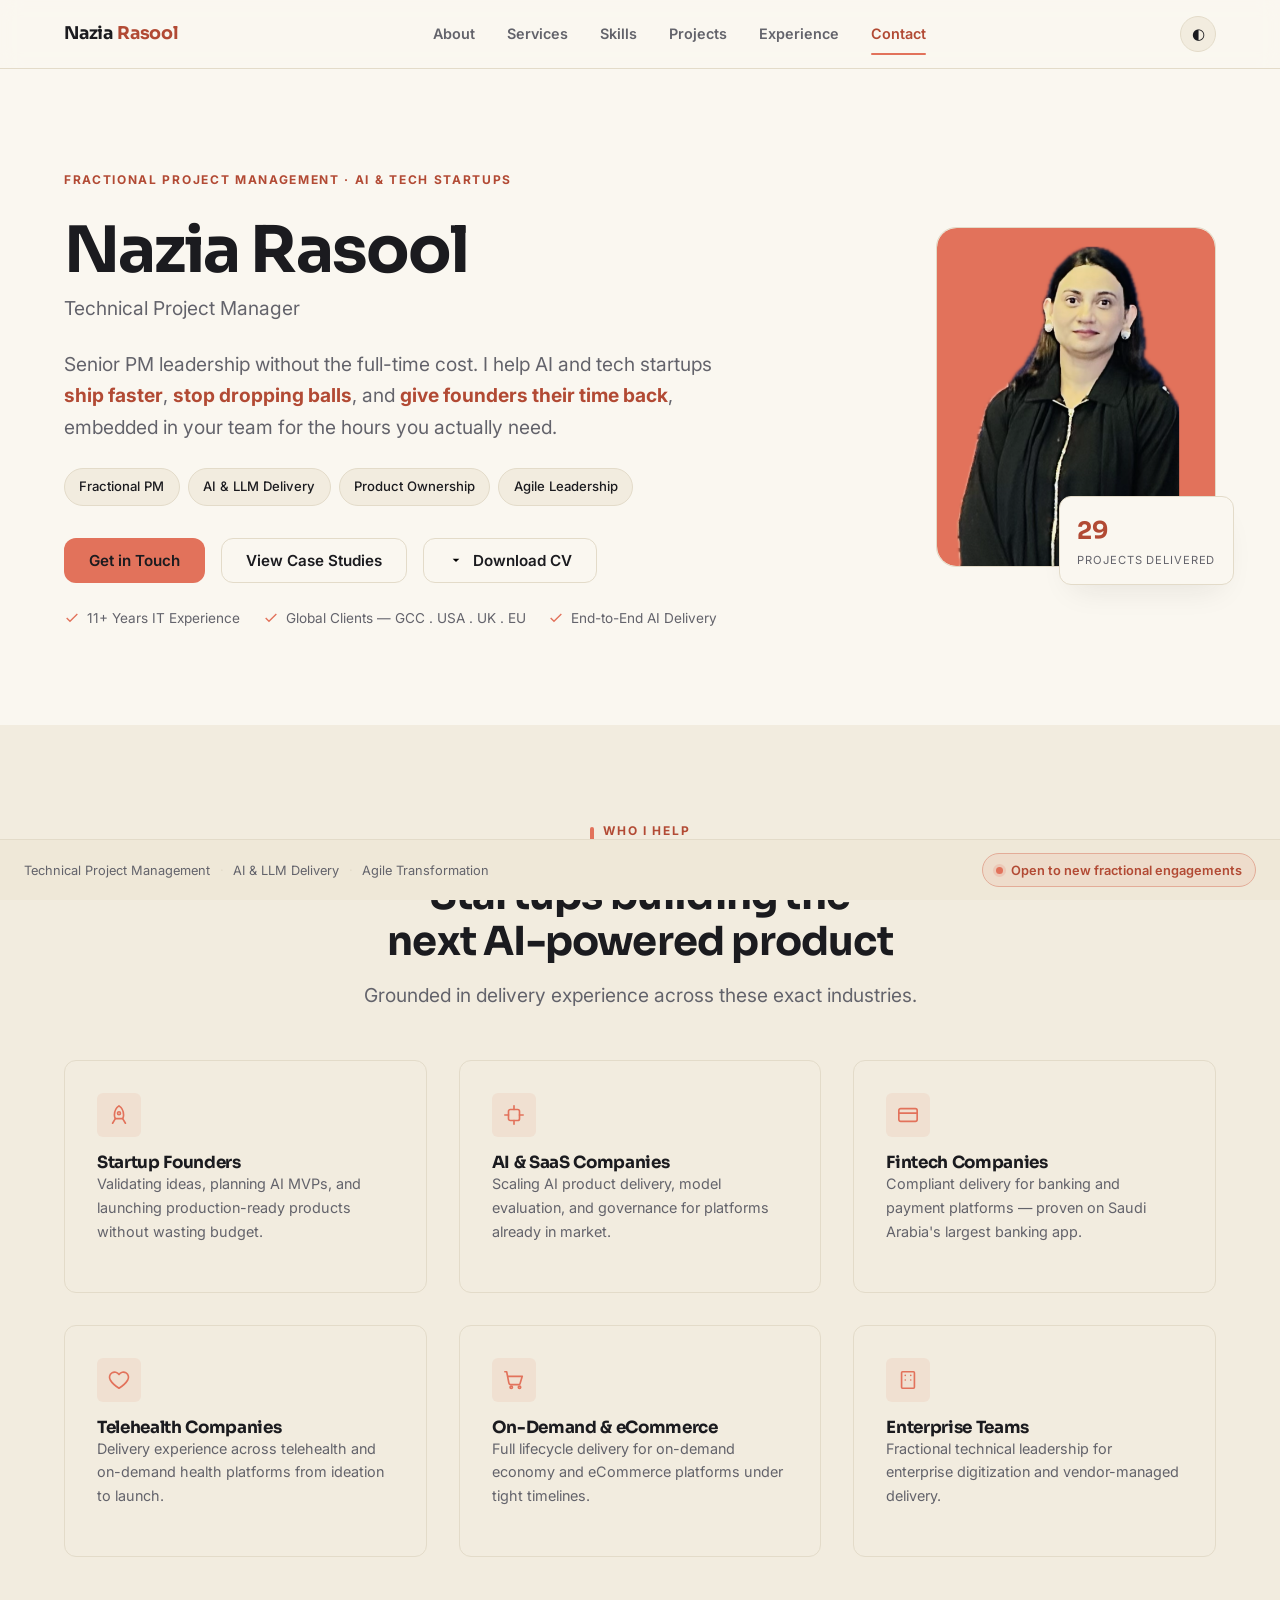
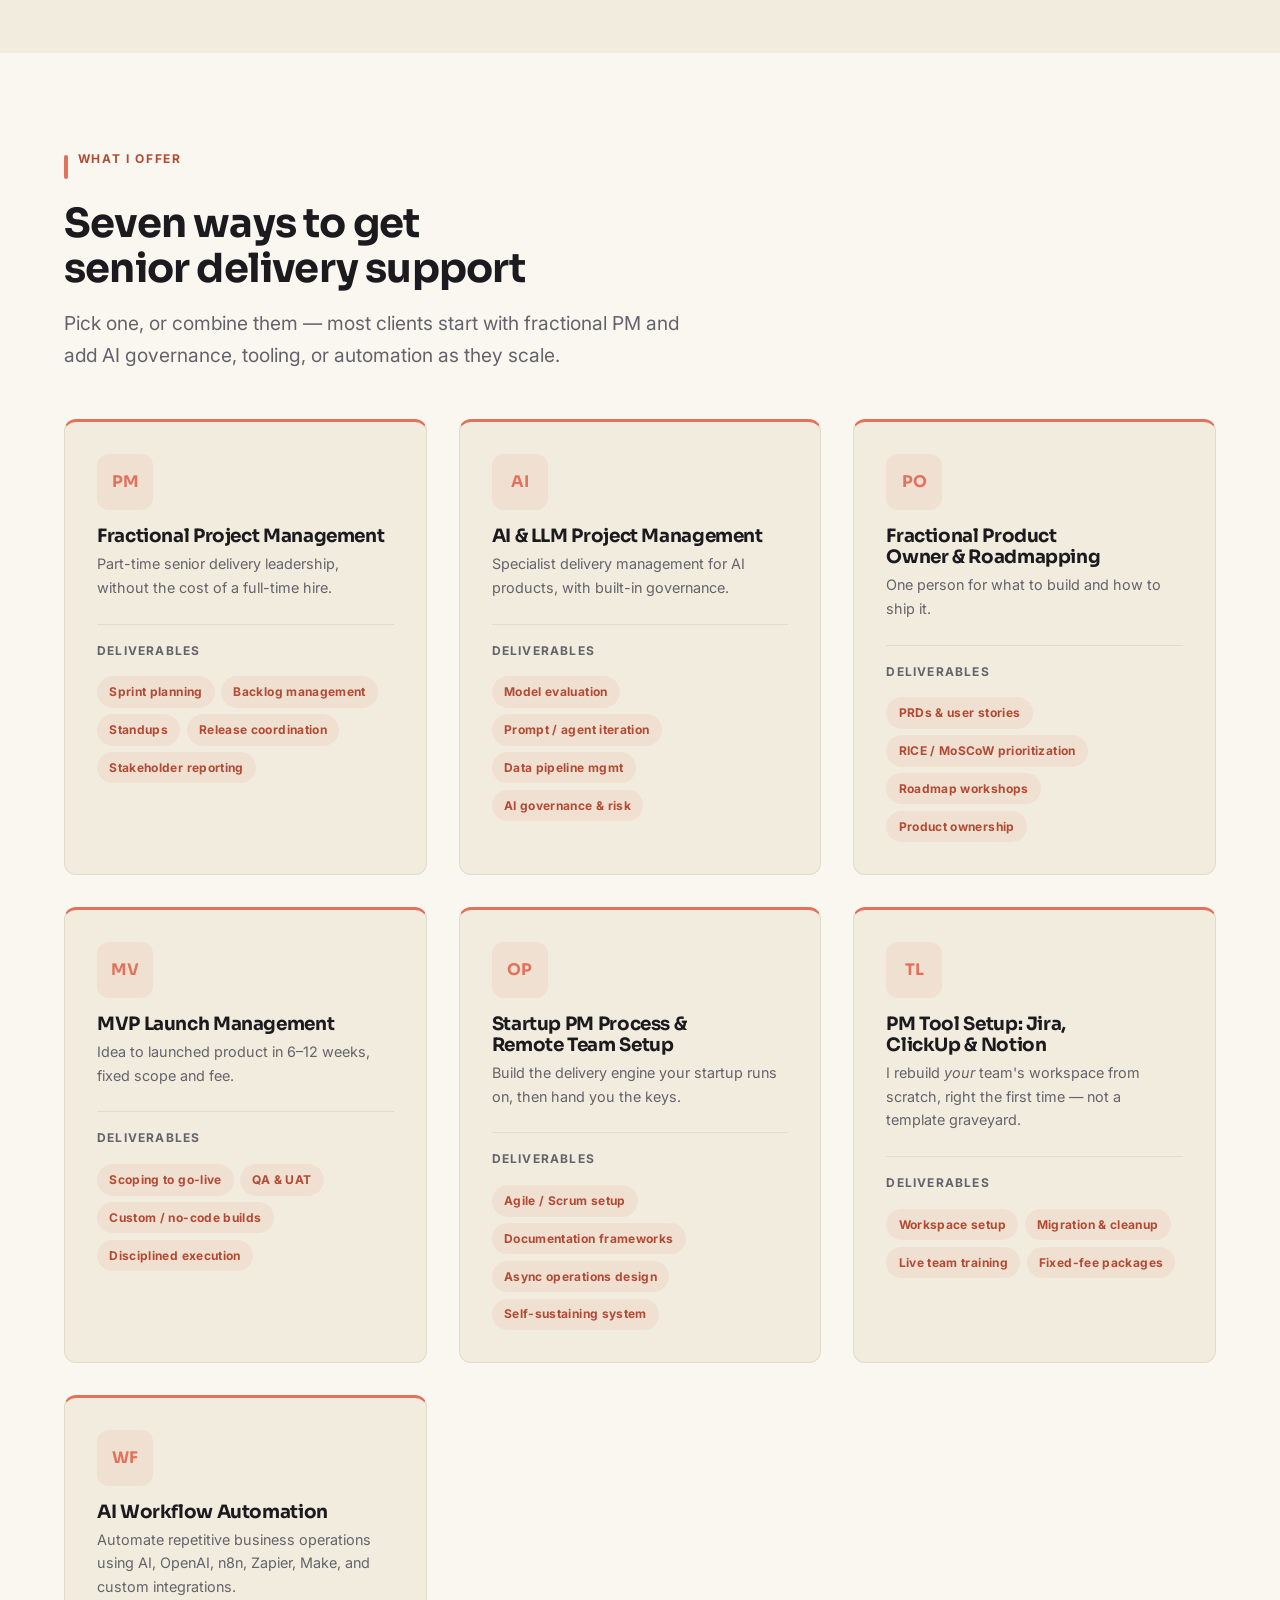
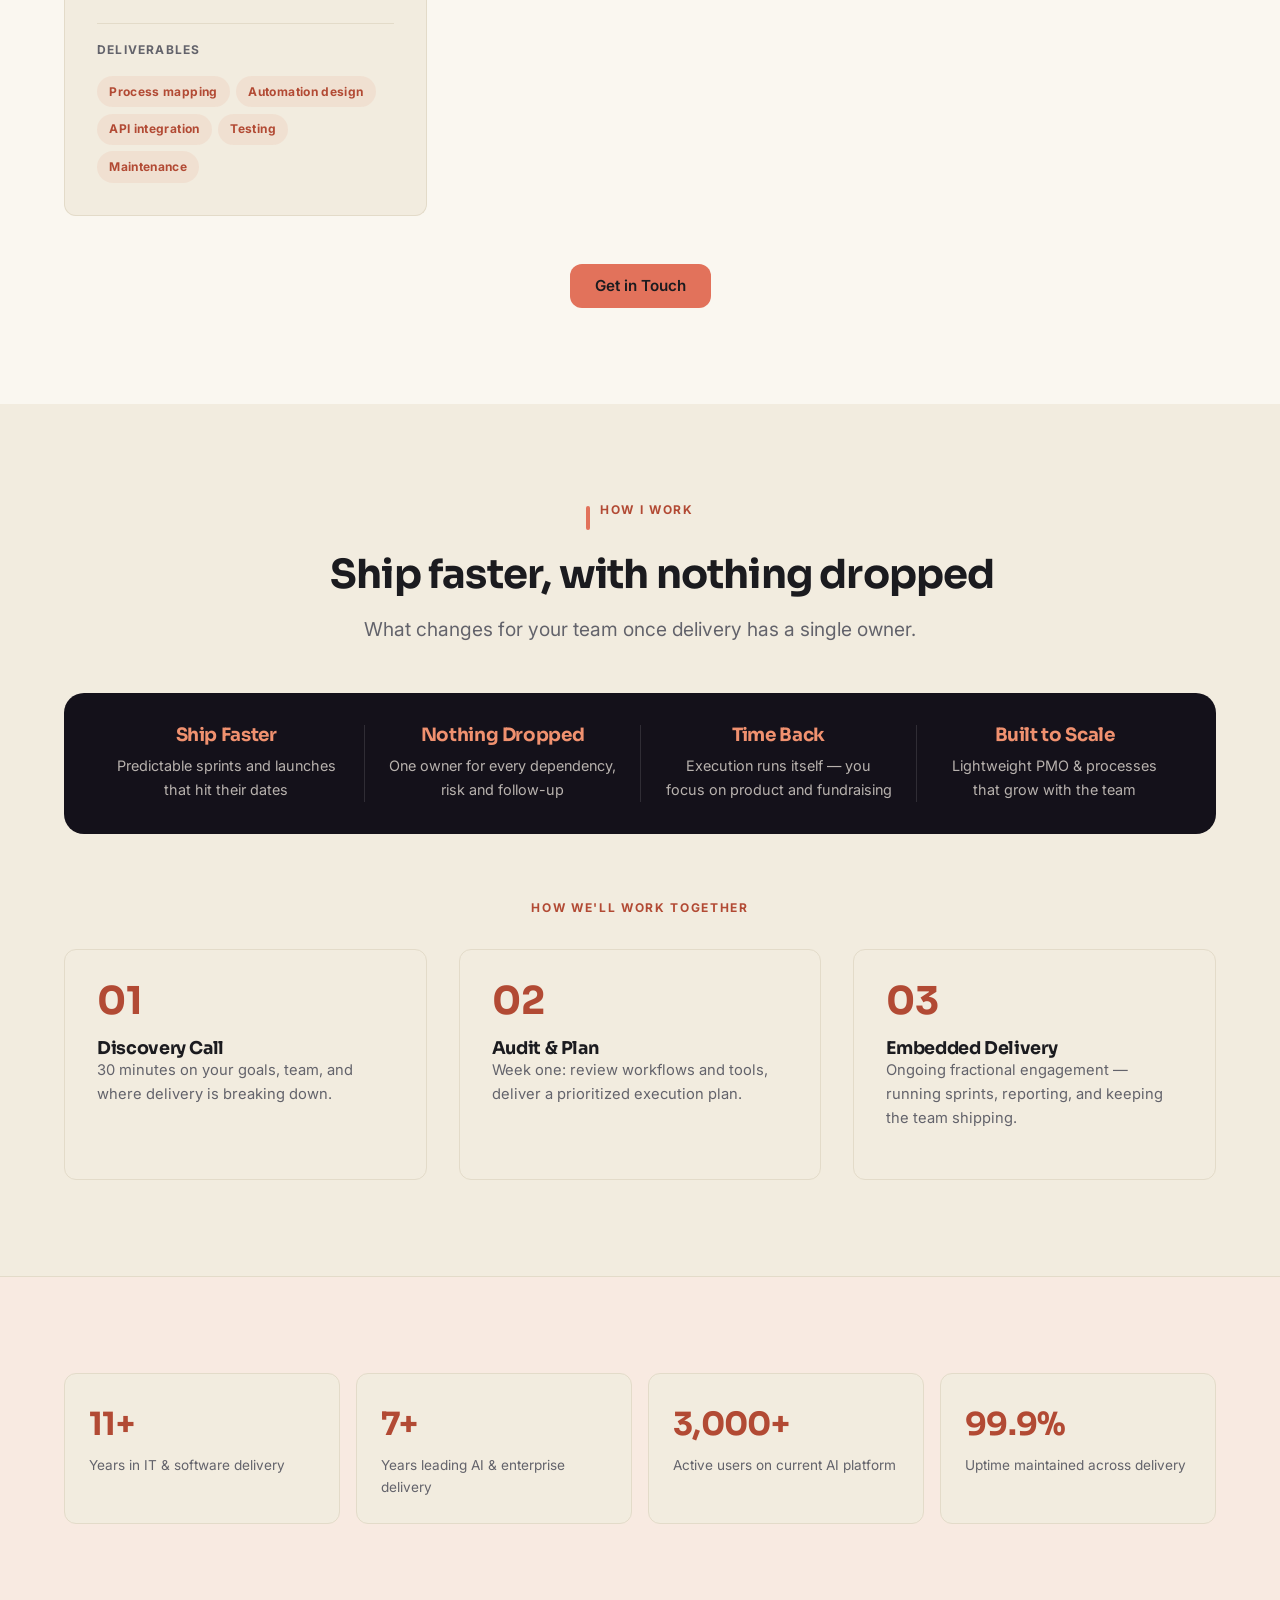
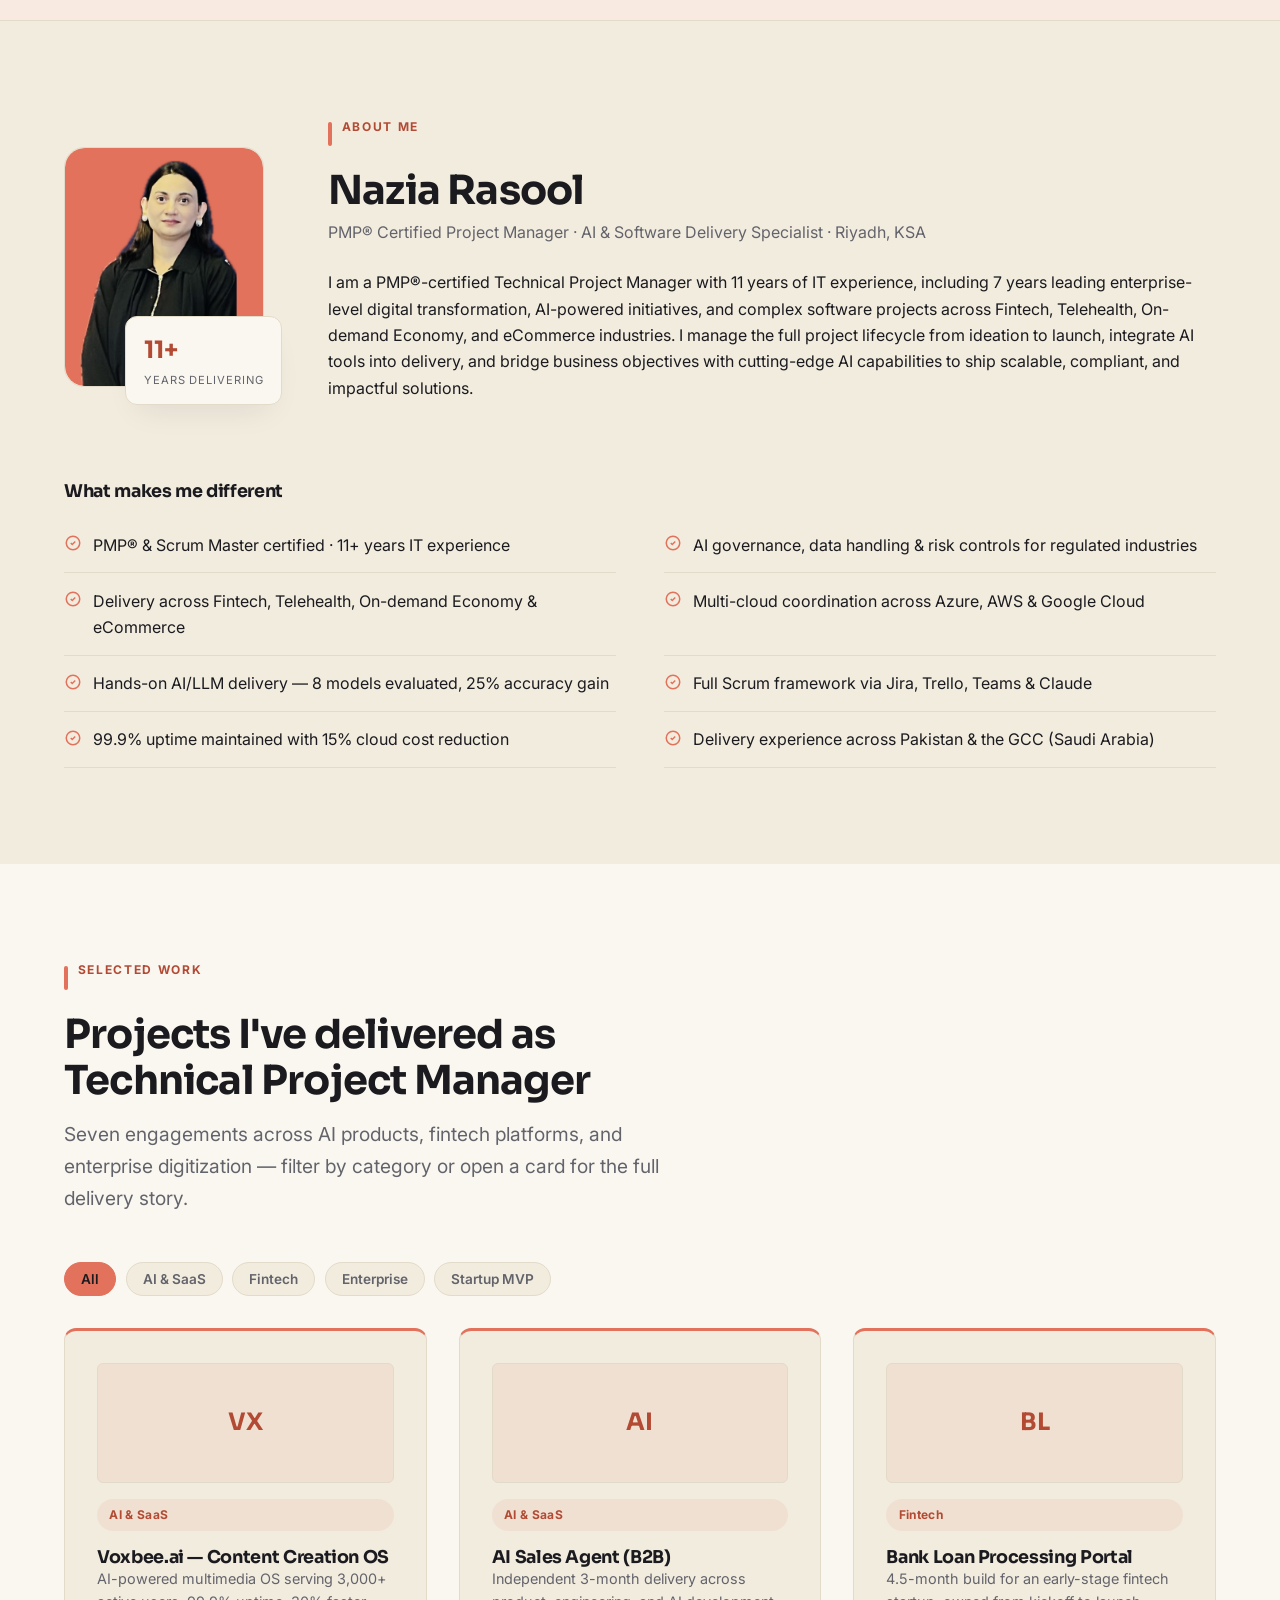
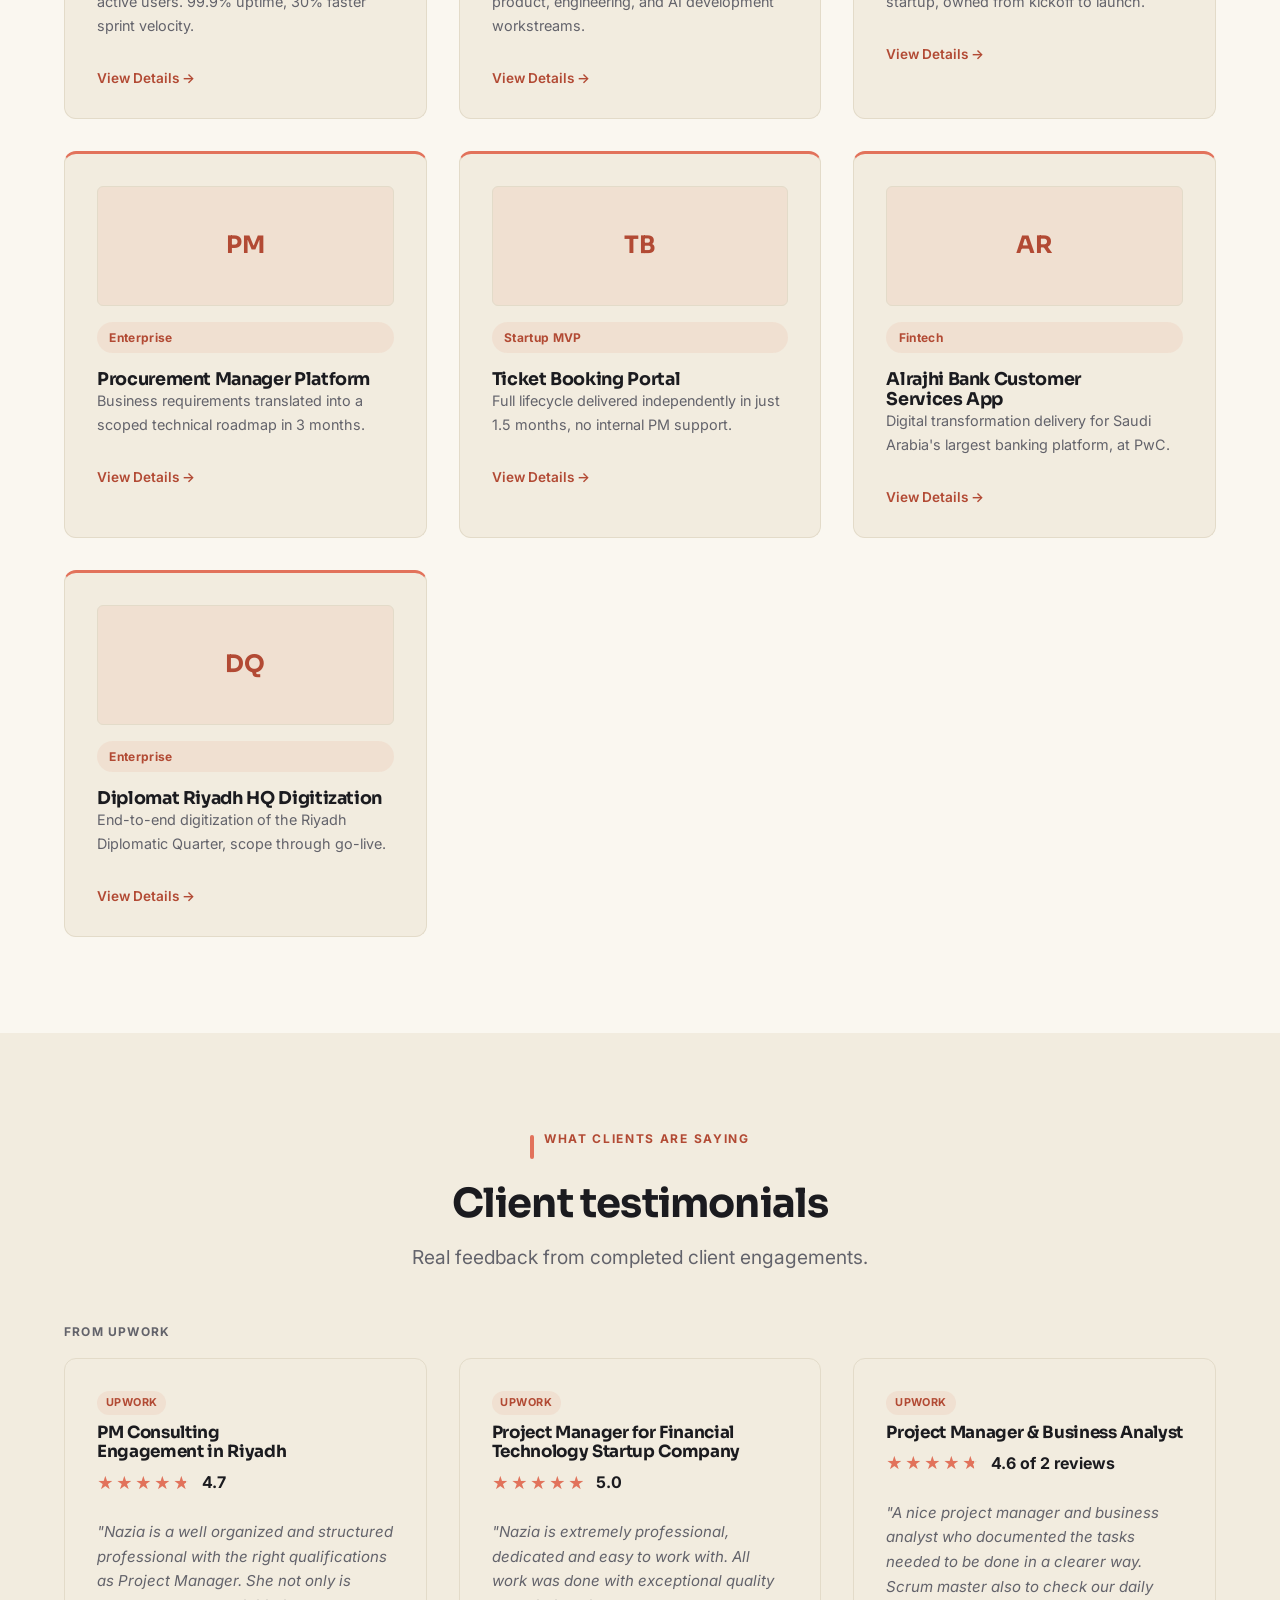
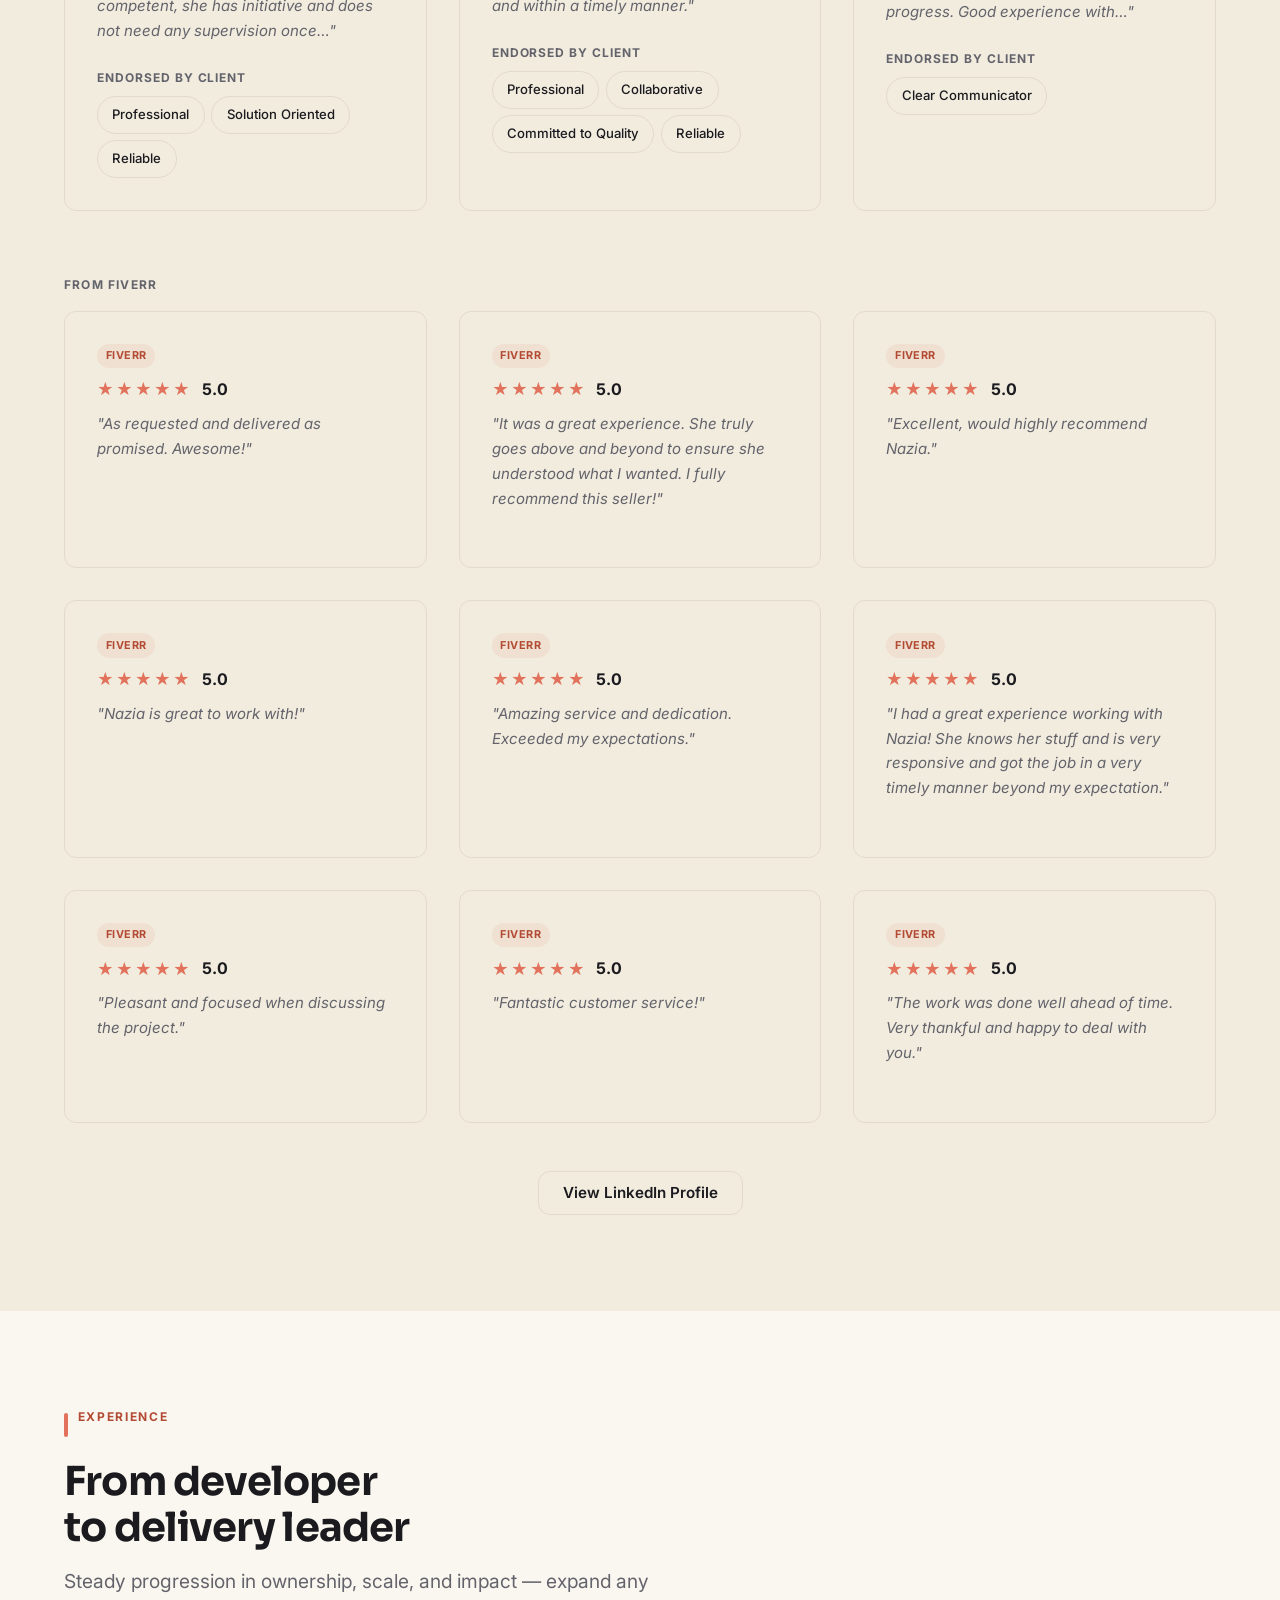
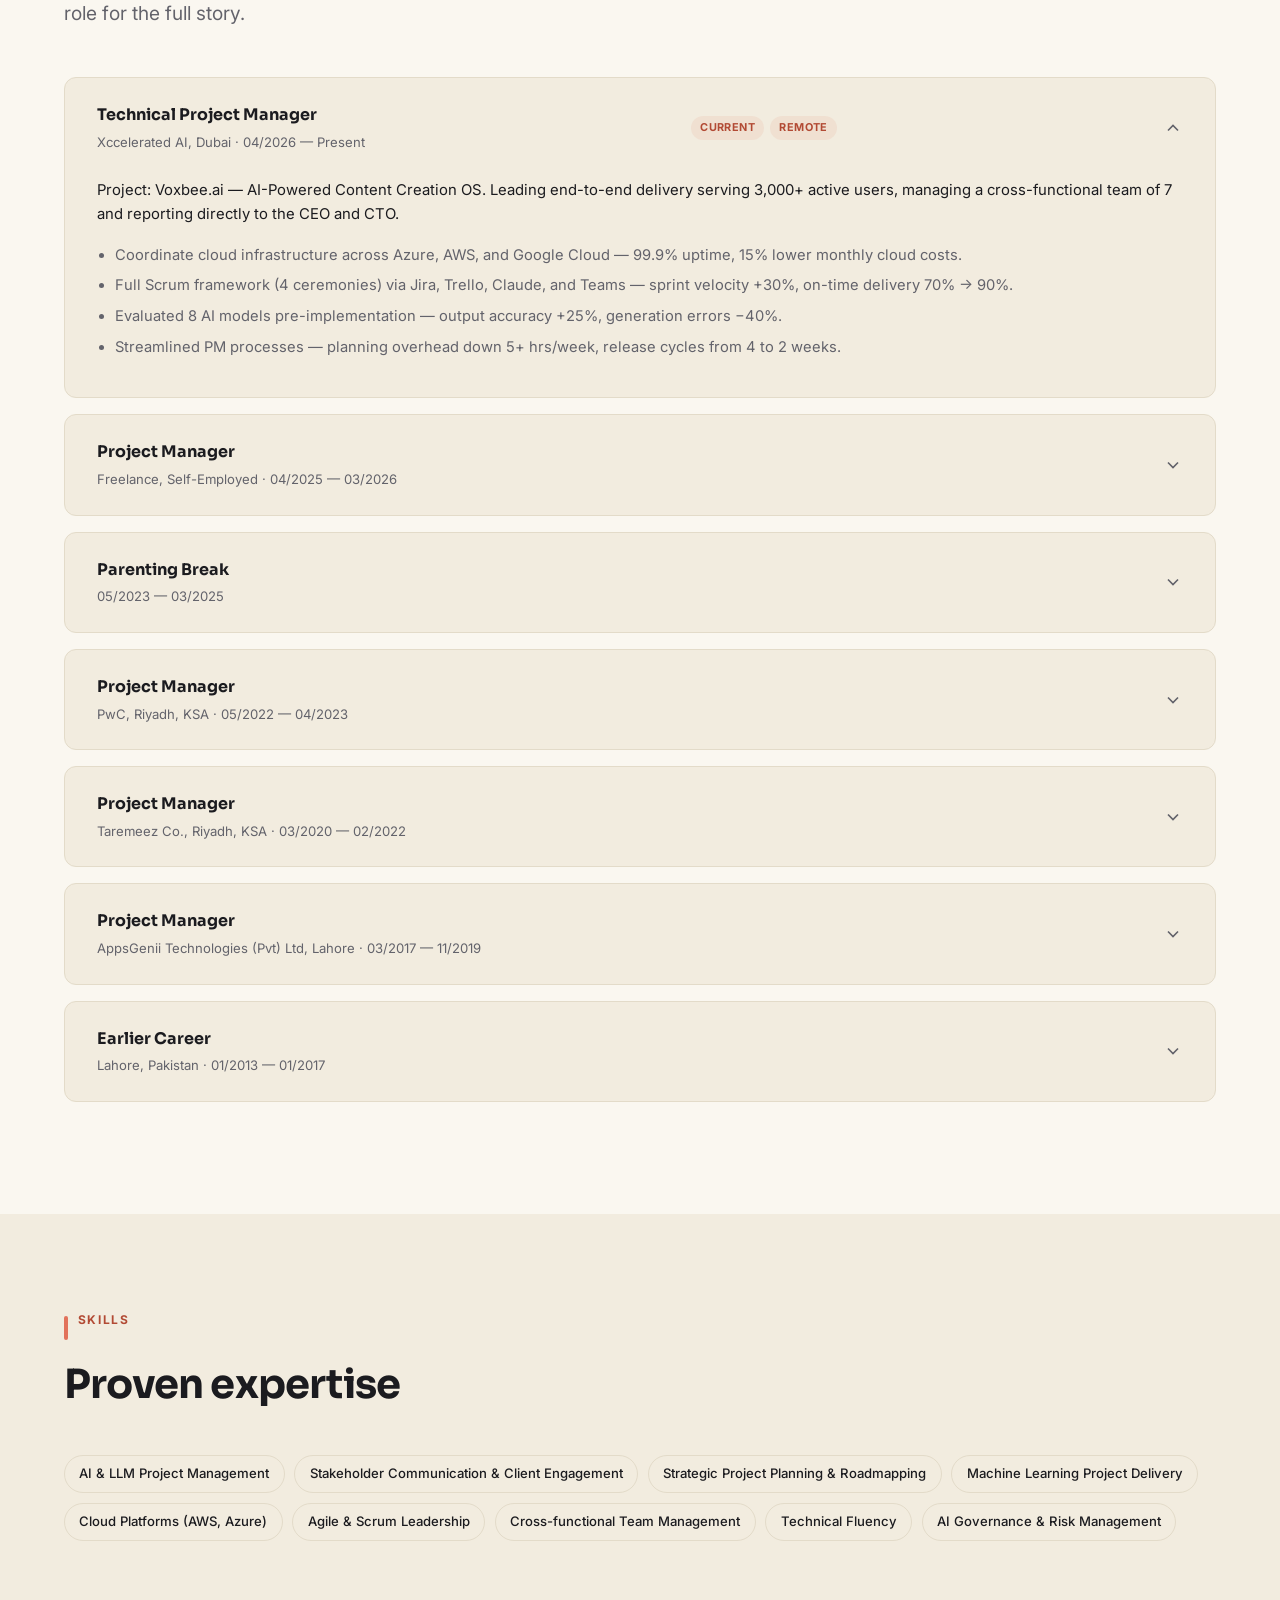
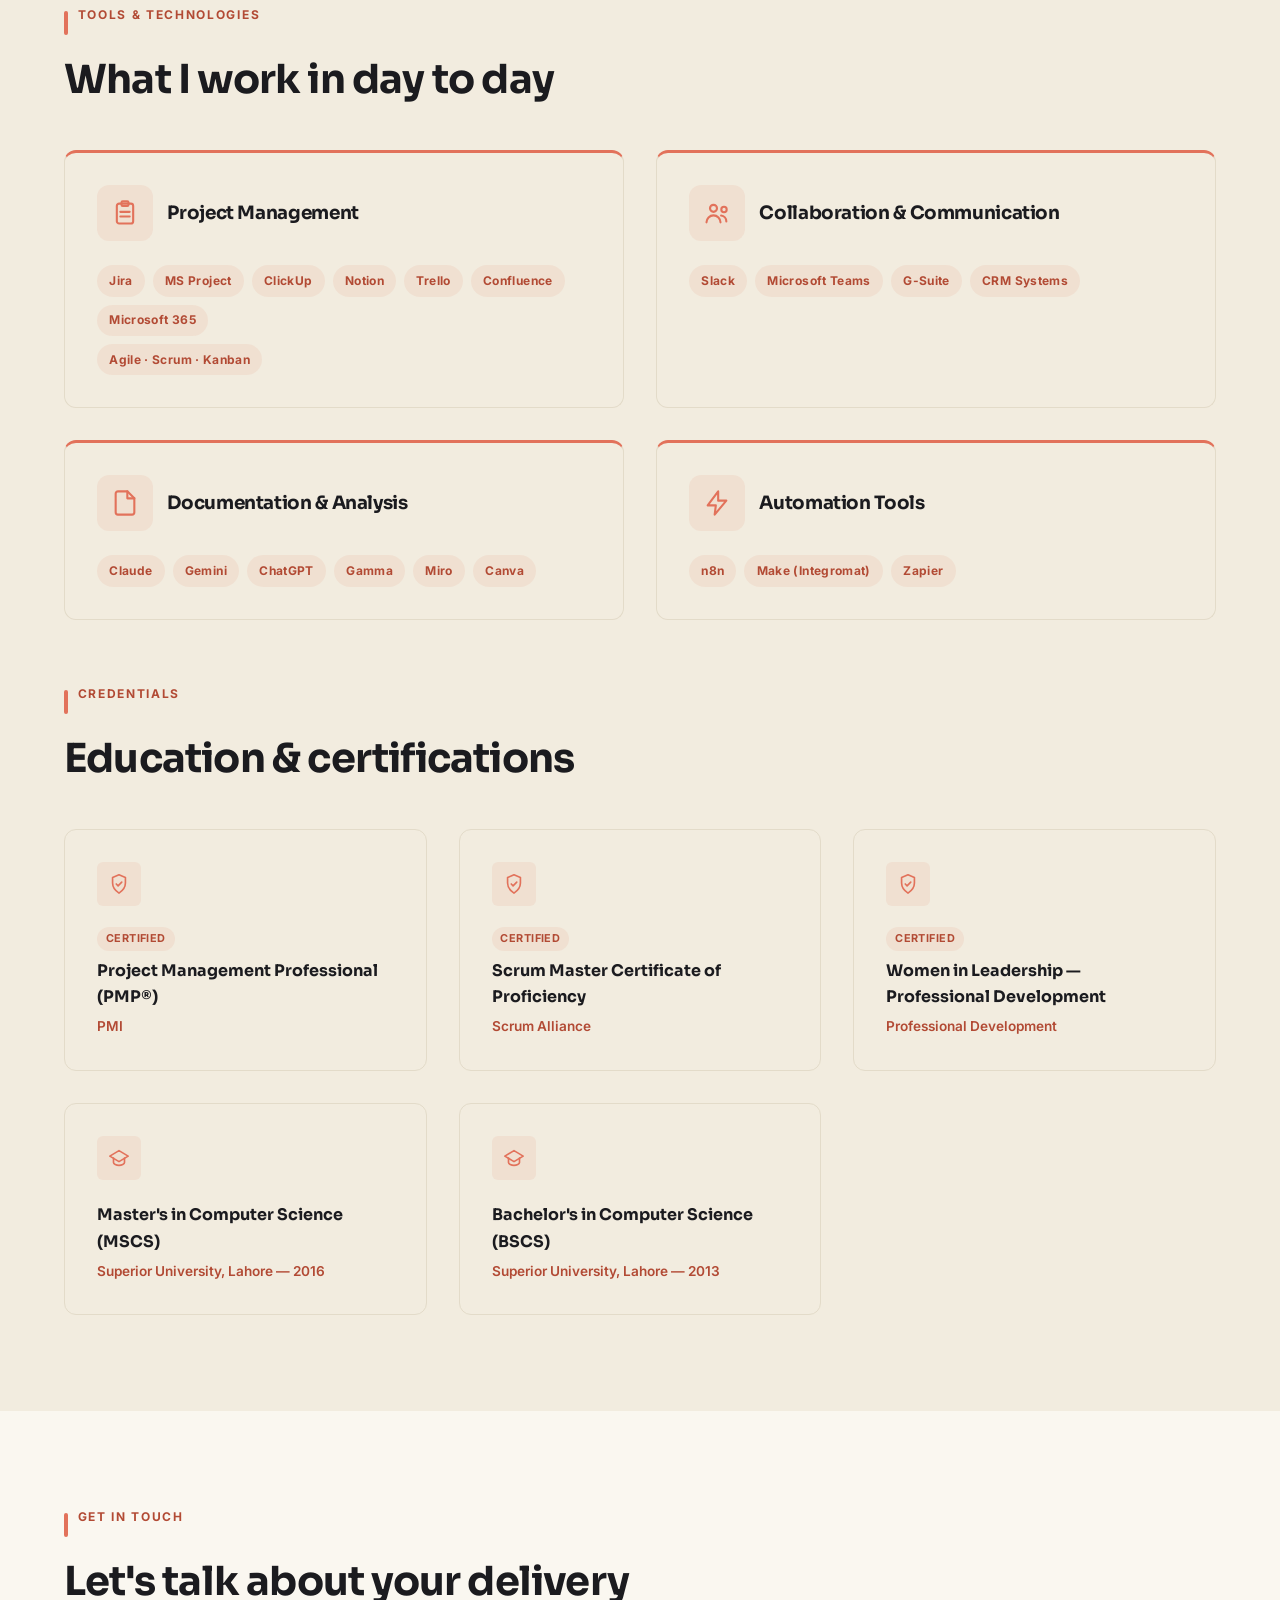
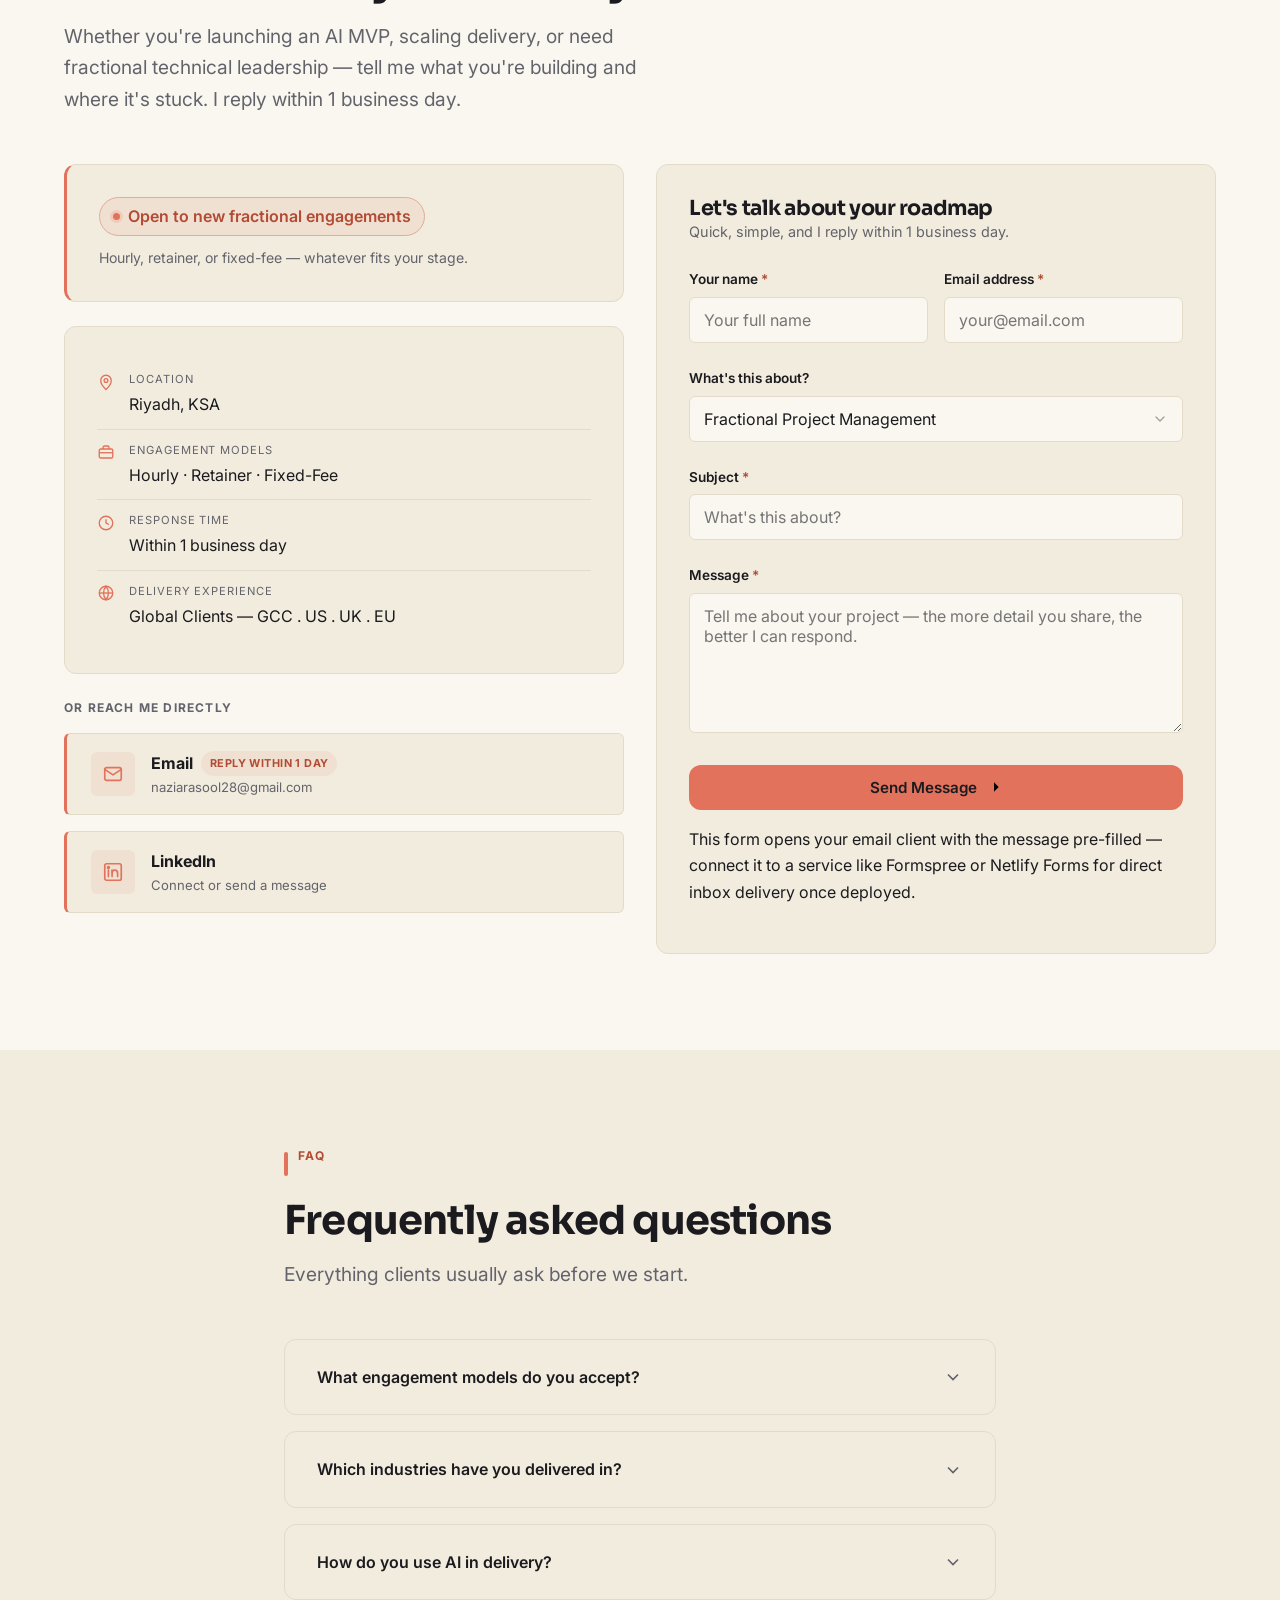
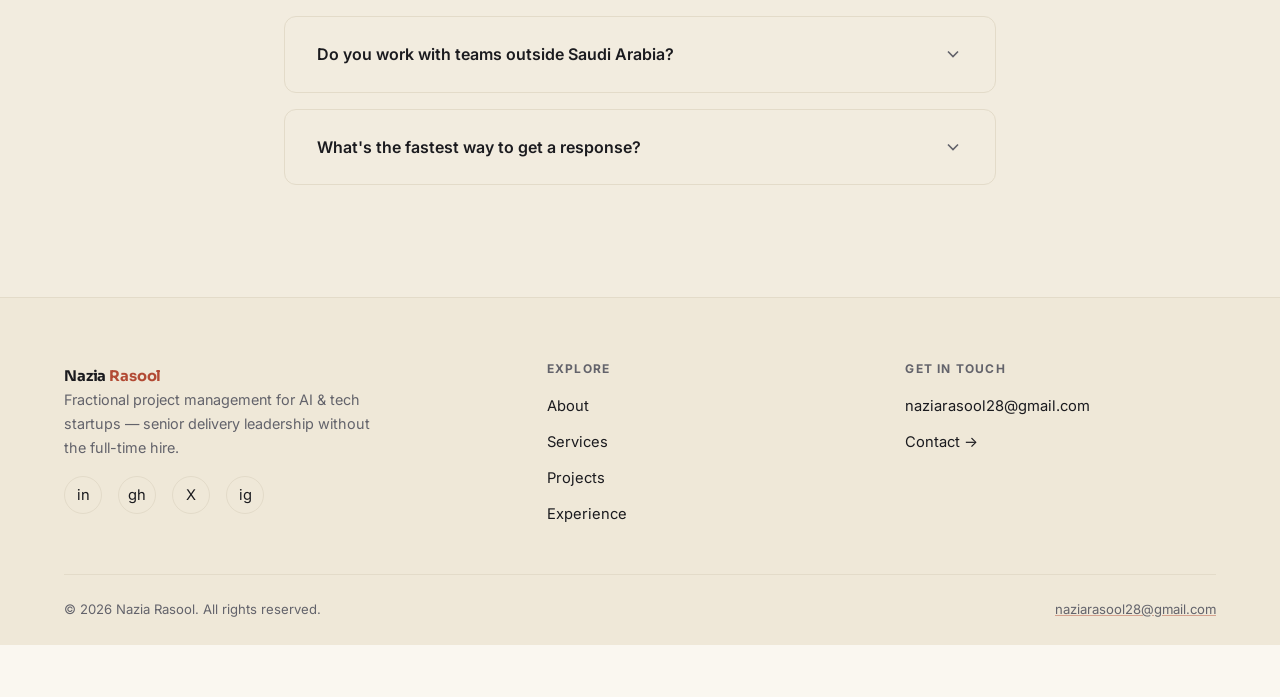
==== commit f88e0e24: "changes" ====
--- a/index.html
+++ b/index.html
@@ -70,7 +70,7 @@
 
         <ul class="trust-row reveal">
           <li><svg viewBox="0 0 24 24"><polyline points="20 6 9 17 4 12"></polyline></svg>11+ Years IT Experience</li>
-          <li><svg viewBox="0 0 24 24"><polyline points="20 6 9 17 4 12"></polyline></svg>Global Clients — GCC &amp;USA &amp; UK &amp; EU</li>
+          <li><svg viewBox="0 0 24 24"><polyline points="20 6 9 17 4 12"></polyline></svg>Global Clients — GCC . USA . UK . EU</li>
           <li><svg viewBox="0 0 24 24"><polyline points="20 6 9 17 4 12"></polyline></svg>End-to-End AI Delivery</li>
         </ul>
       </div>
@@ -305,7 +305,7 @@
           <h2>Nazia Rasool</h2>
           <p style="color:var(--text-muted);font-size:1rem;margin-top:0.3rem;">PMP® Certified Project Manager · AI &amp; Software Delivery Specialist · Riyadh, KSA</p>
           <p style="margin-top:var(--sp-3);">
-            I'm a PMP®-certified Technical Project Manager with 11 years of IT experience, including 7 years leading
+            I am a PMP®-certified Technical Project Manager with 11 years of IT experience, including 7 years leading
             enterprise-level digital transformation, AI-powered initiatives, and complex software projects across
             Fintech, Telehealth, On-demand Economy, and eCommerce industries. I manage the full project lifecycle
             from ideation to launch, integrate AI tools into delivery, and bridge business objectives with
@@ -915,7 +915,7 @@
             </div>
             <div class="info-row">
               <svg viewBox="0 0 24 24"><circle cx="12" cy="12" r="9"></circle><line x1="3" y1="12" x2="21" y2="12"></line><path d="M12 3a14 14 0 010 18 14 14 0 010-18z"></path></svg>
-              <div><span class="k">Delivery Experience</span>Global Clients — GCC, US, UK, EU</div>
+              <div><span class="k">Delivery Experience</span>Global Clients — GCC . US . UK . EU</div>
             </div>
           </div>
 
@@ -938,7 +938,7 @@
         </div>
 
         <div class="card reveal">
-          <h3 style="font-size:1.3rem;">Send me a message</h3>
+          <h3 style="font-size:1.3rem;">Let's talk about your roadmap</h3>
           <p style="color:var(--text-muted);font-size:0.9rem;">Quick, simple, and I reply within 1 business day.</p>
           <form id="contactForm" novalidate style="margin-top:var(--sp-3);">
             <div class="grid-2" style="gap:var(--sp-2);">
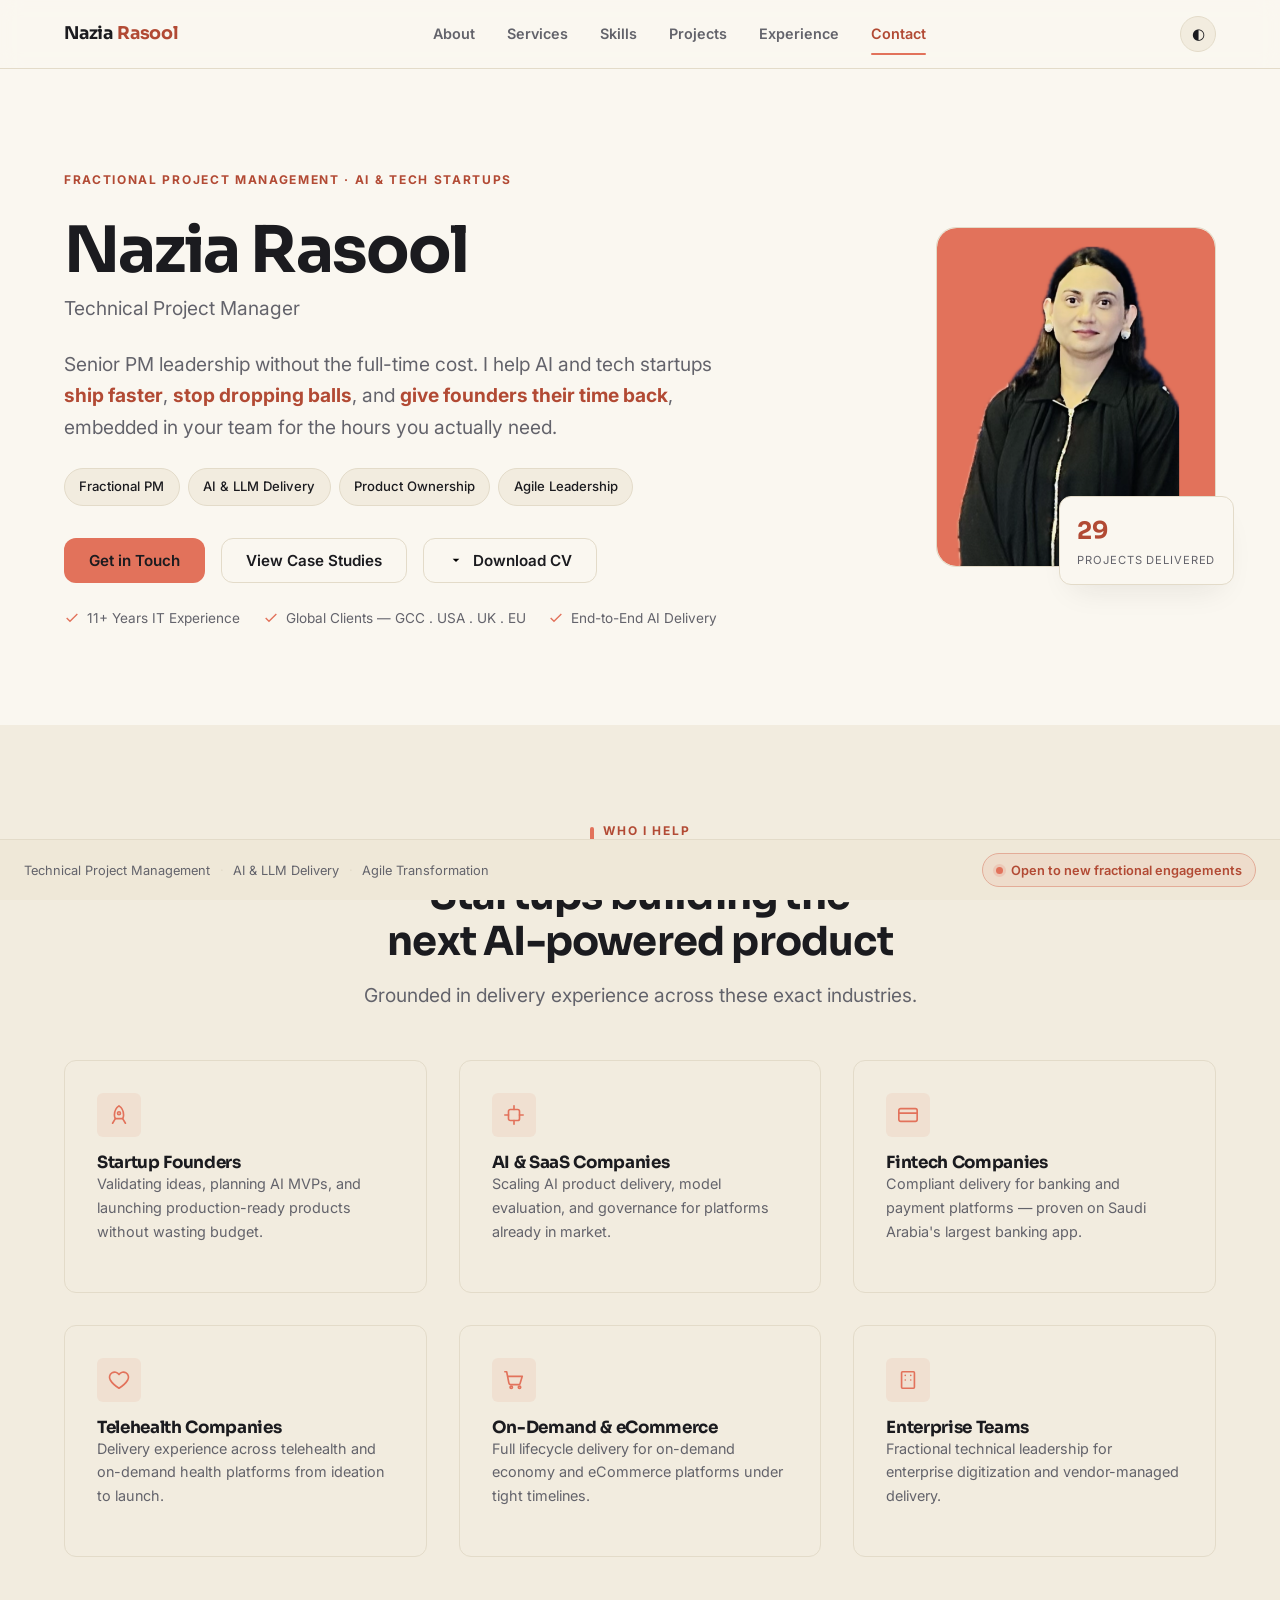
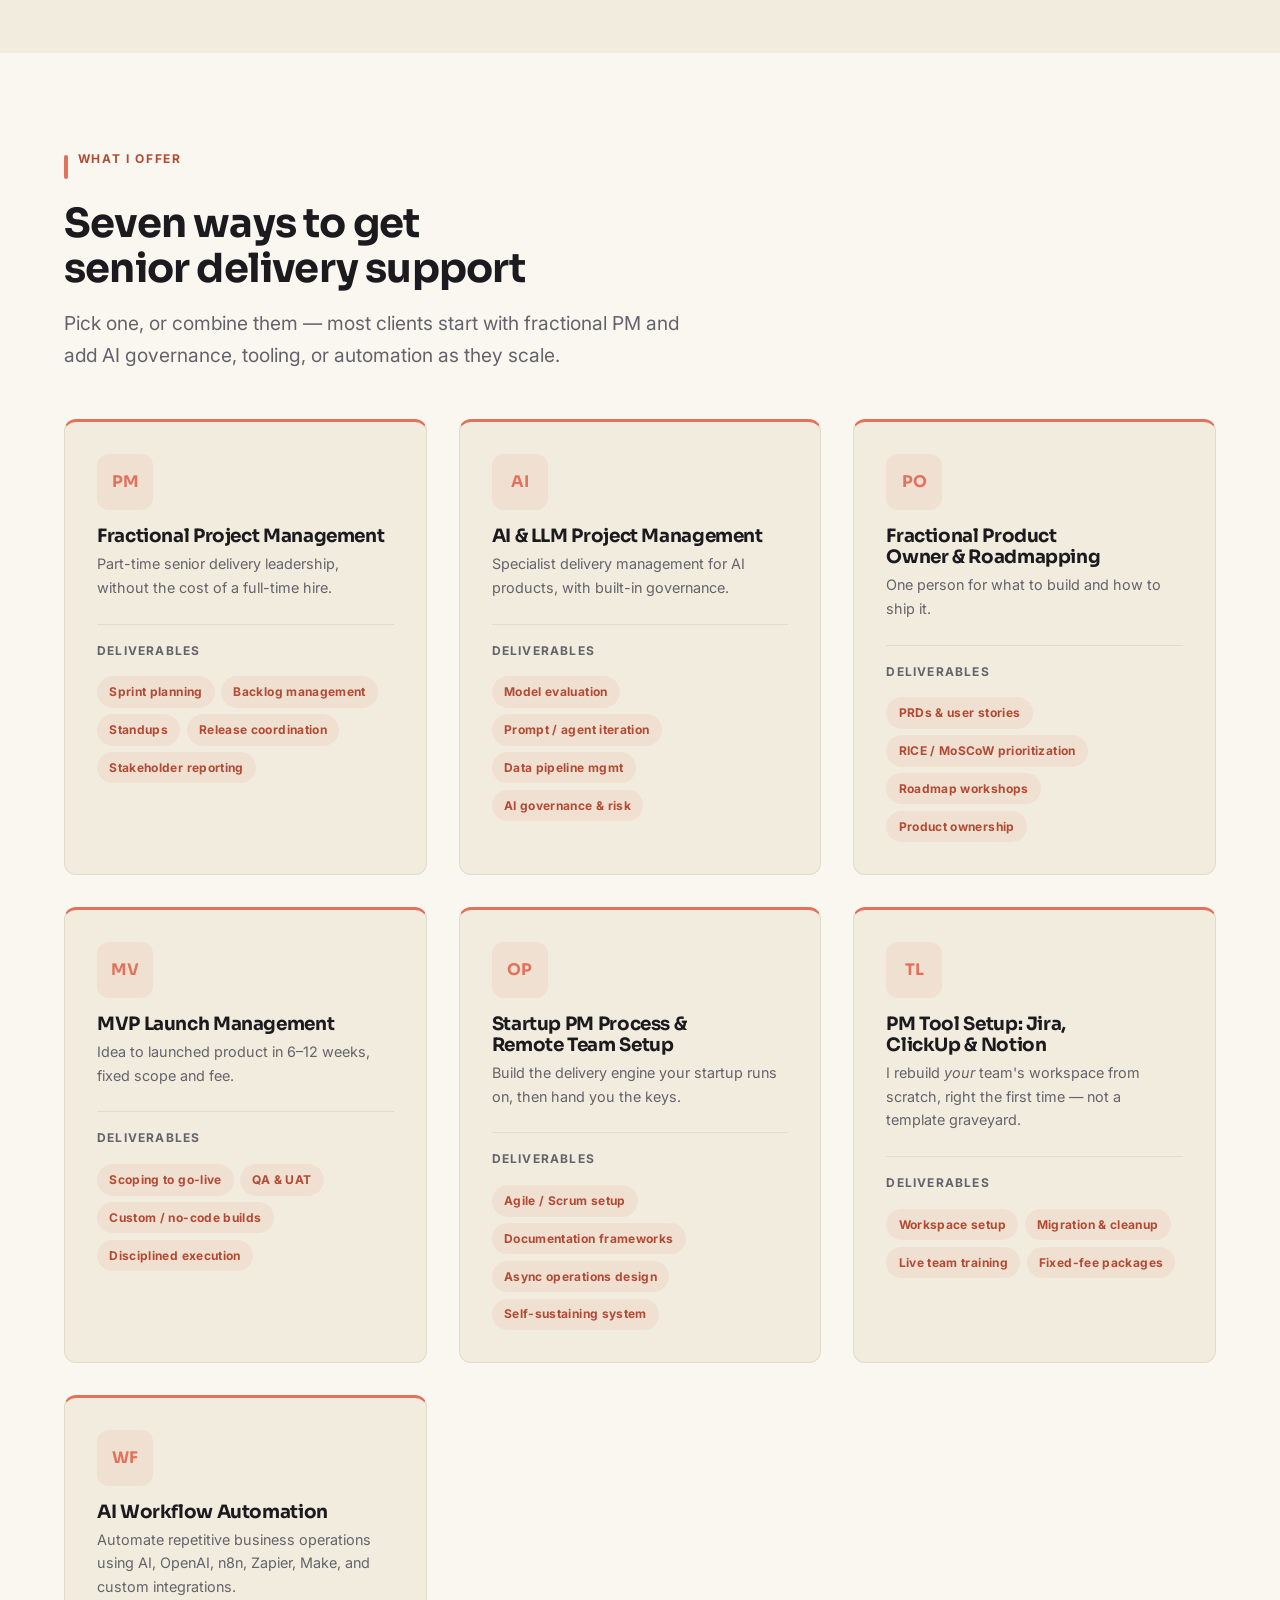
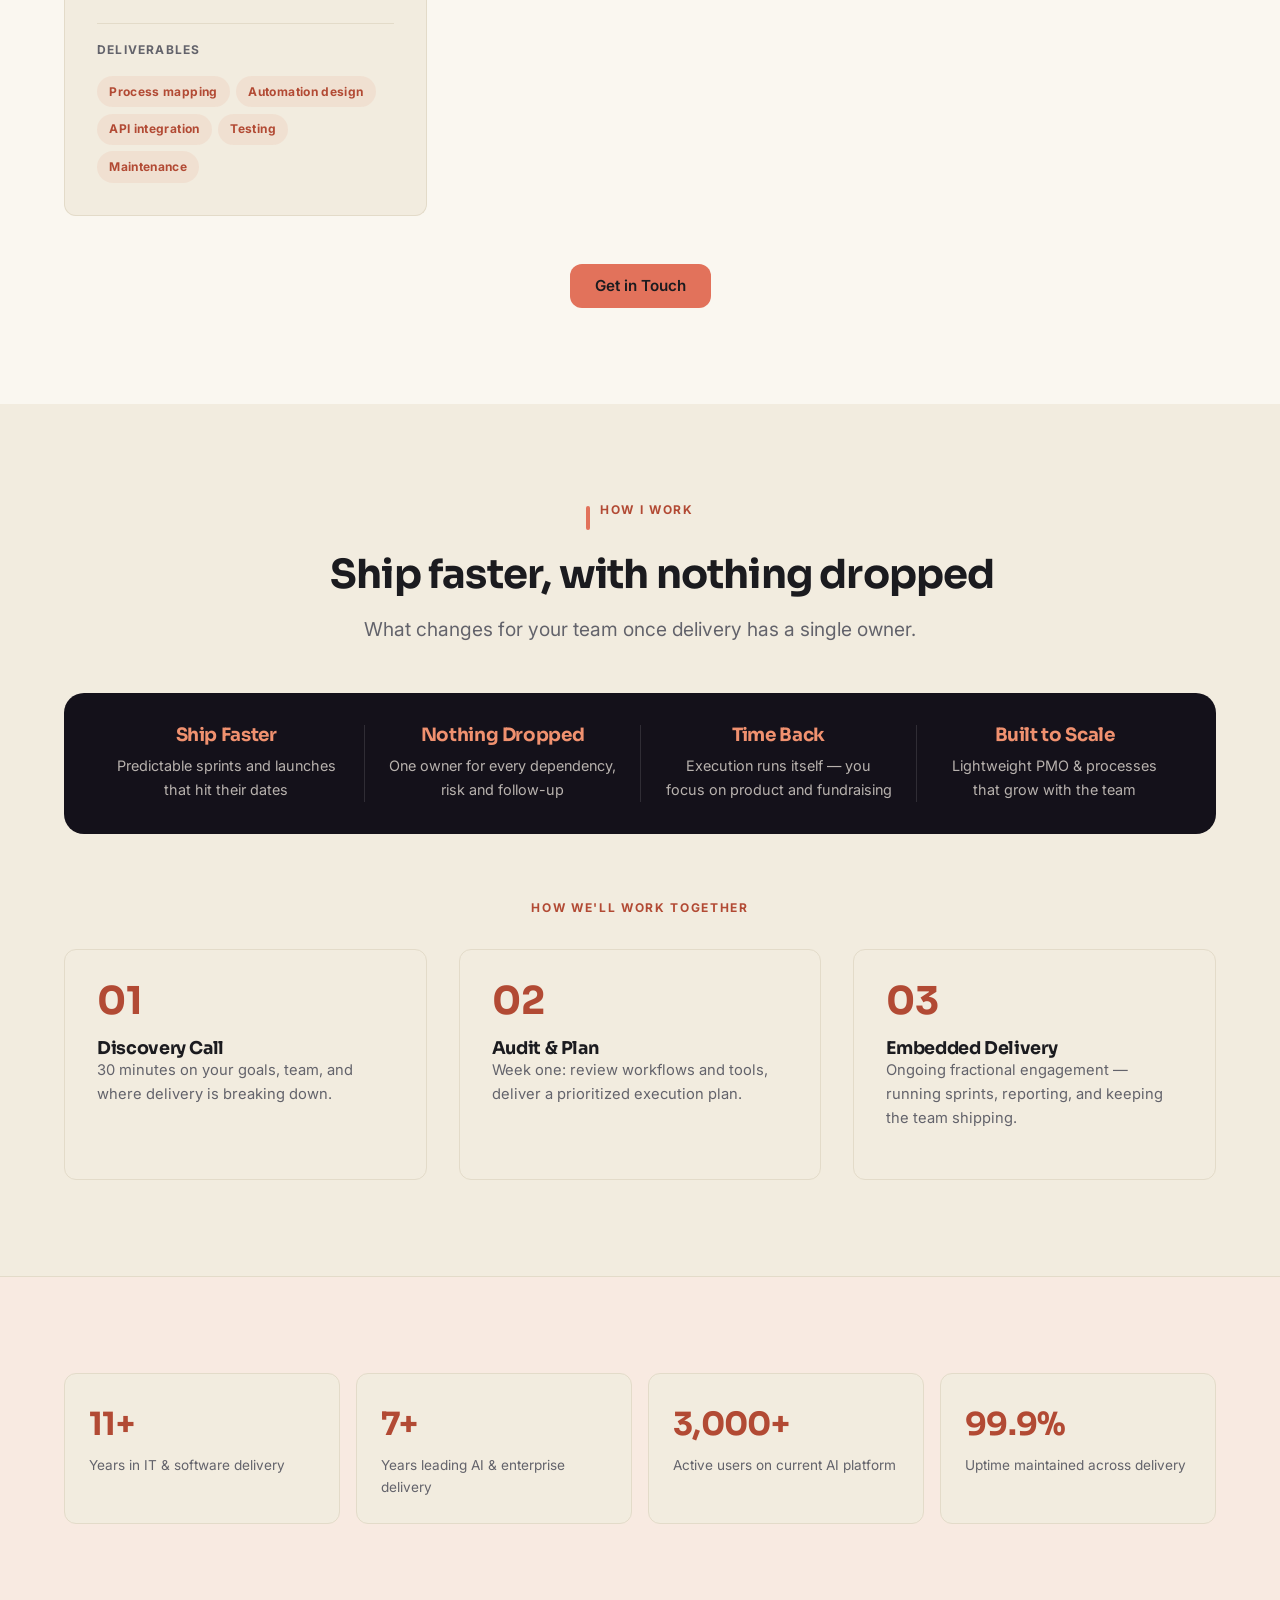
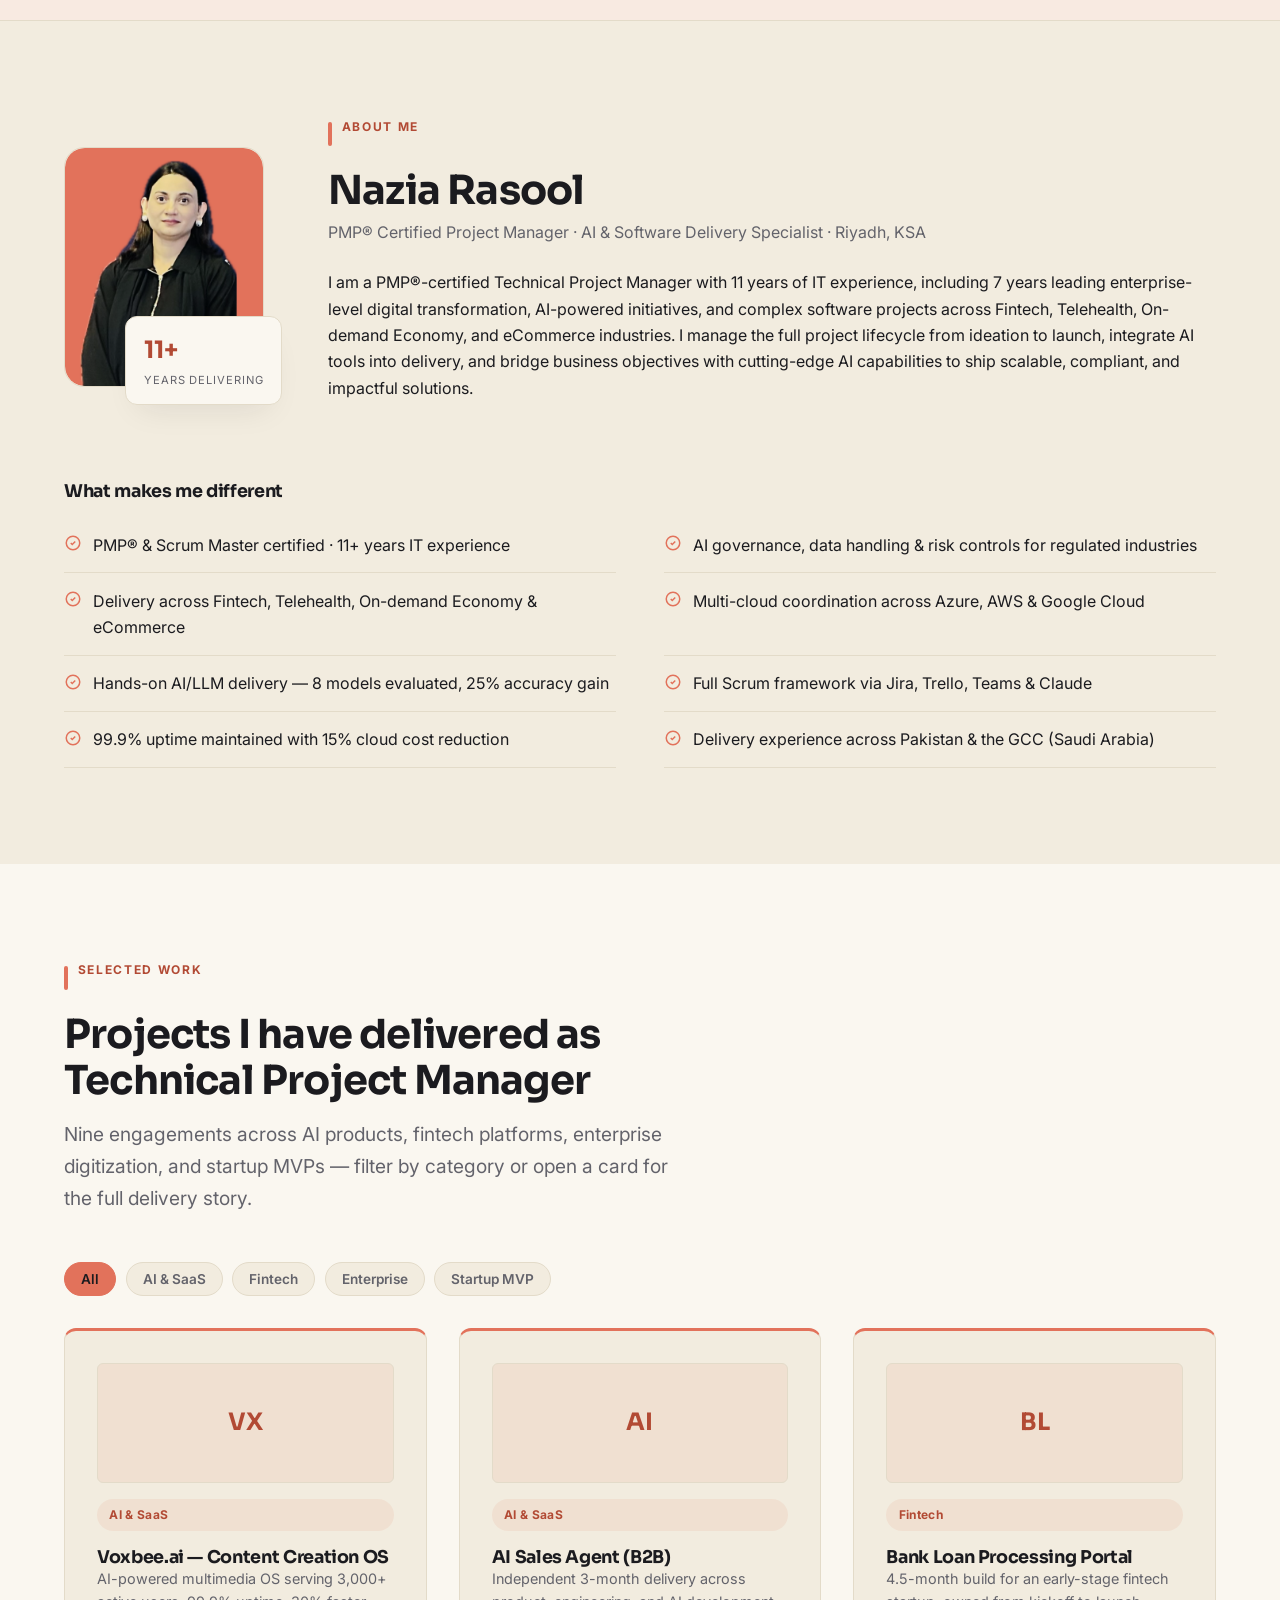
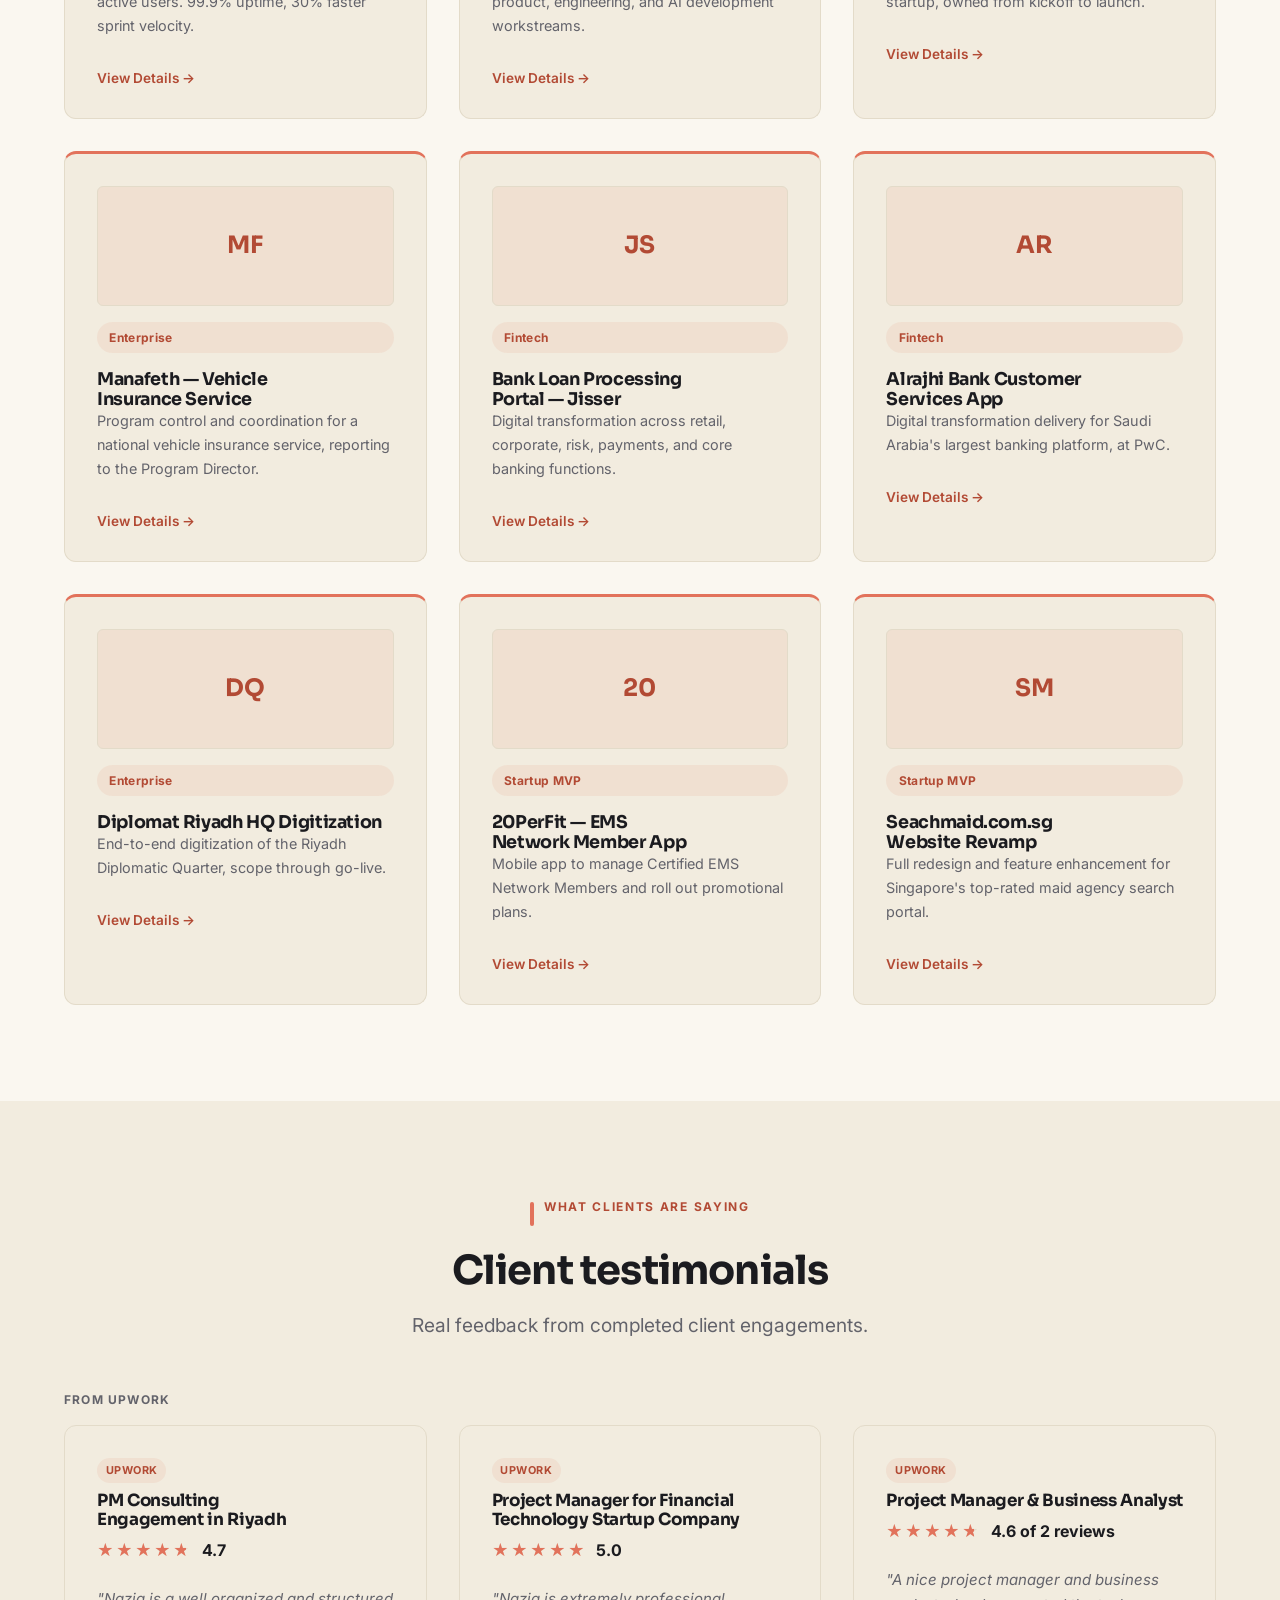
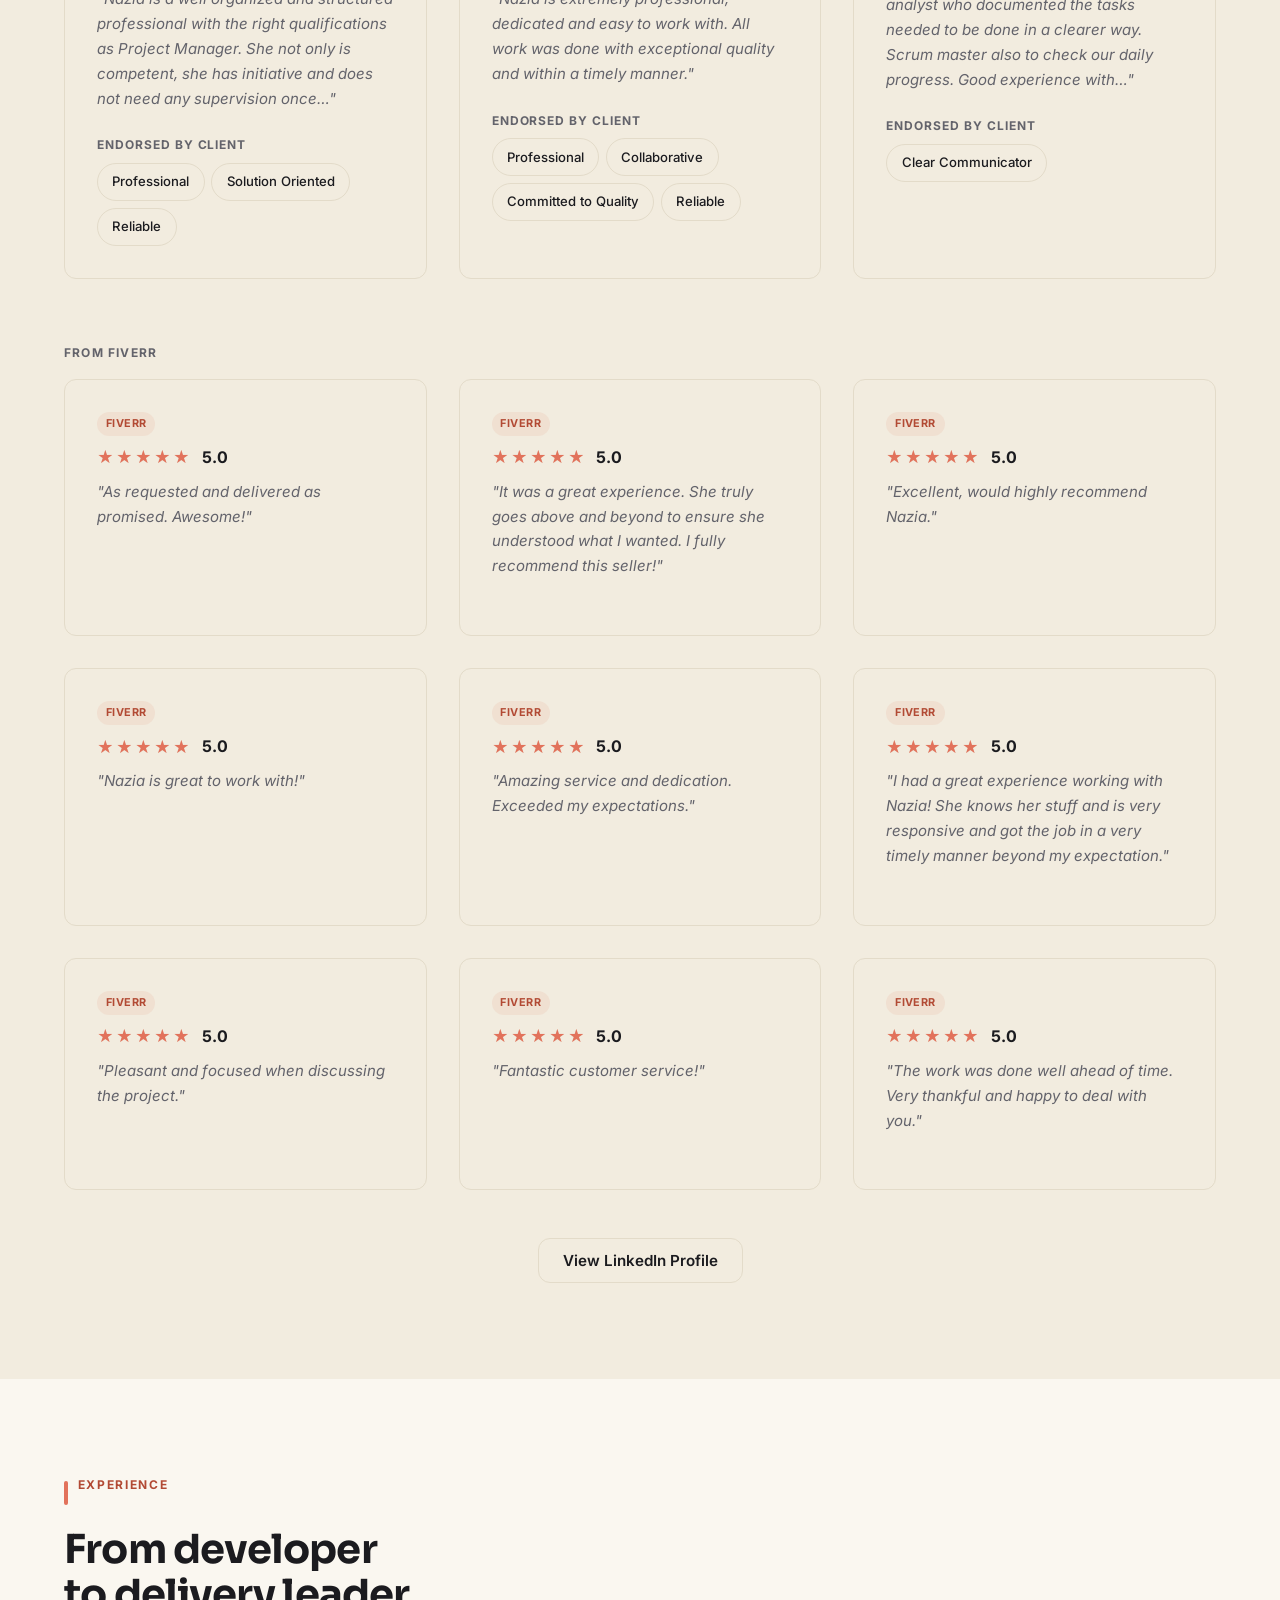
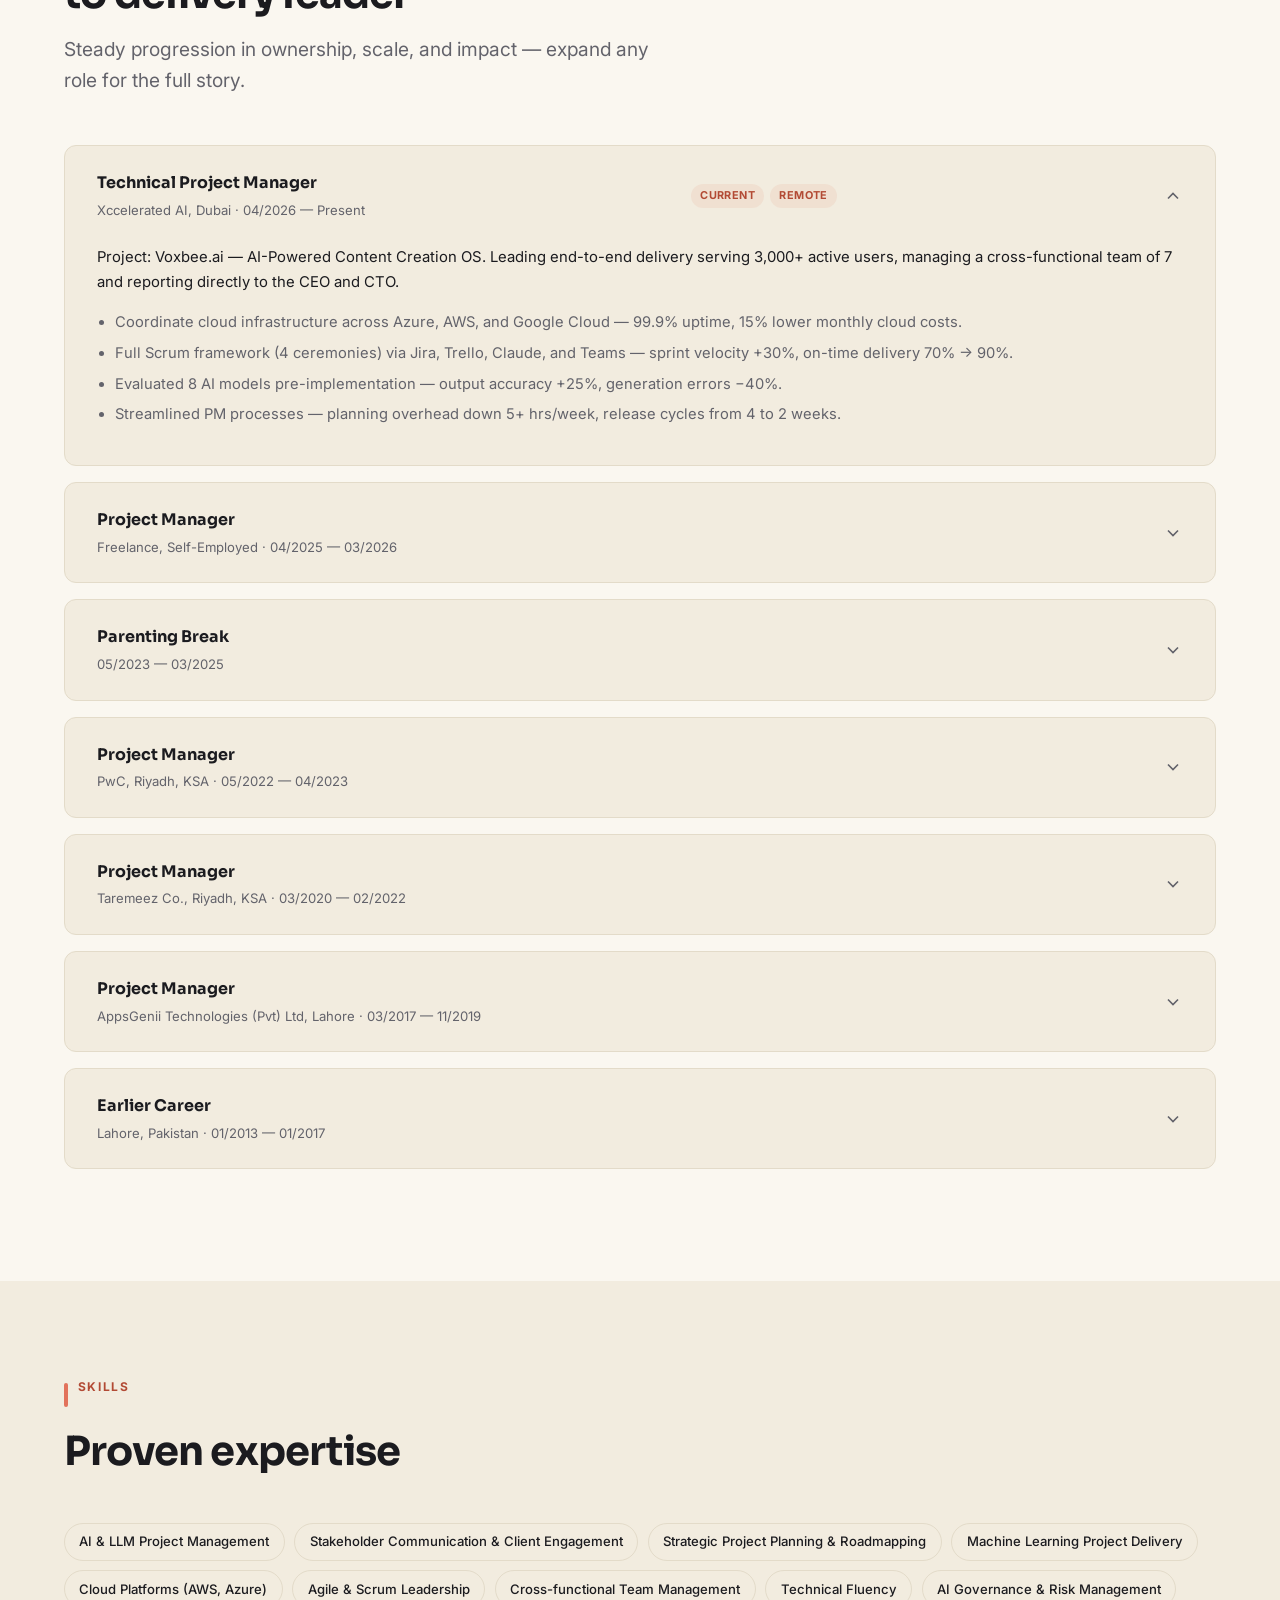
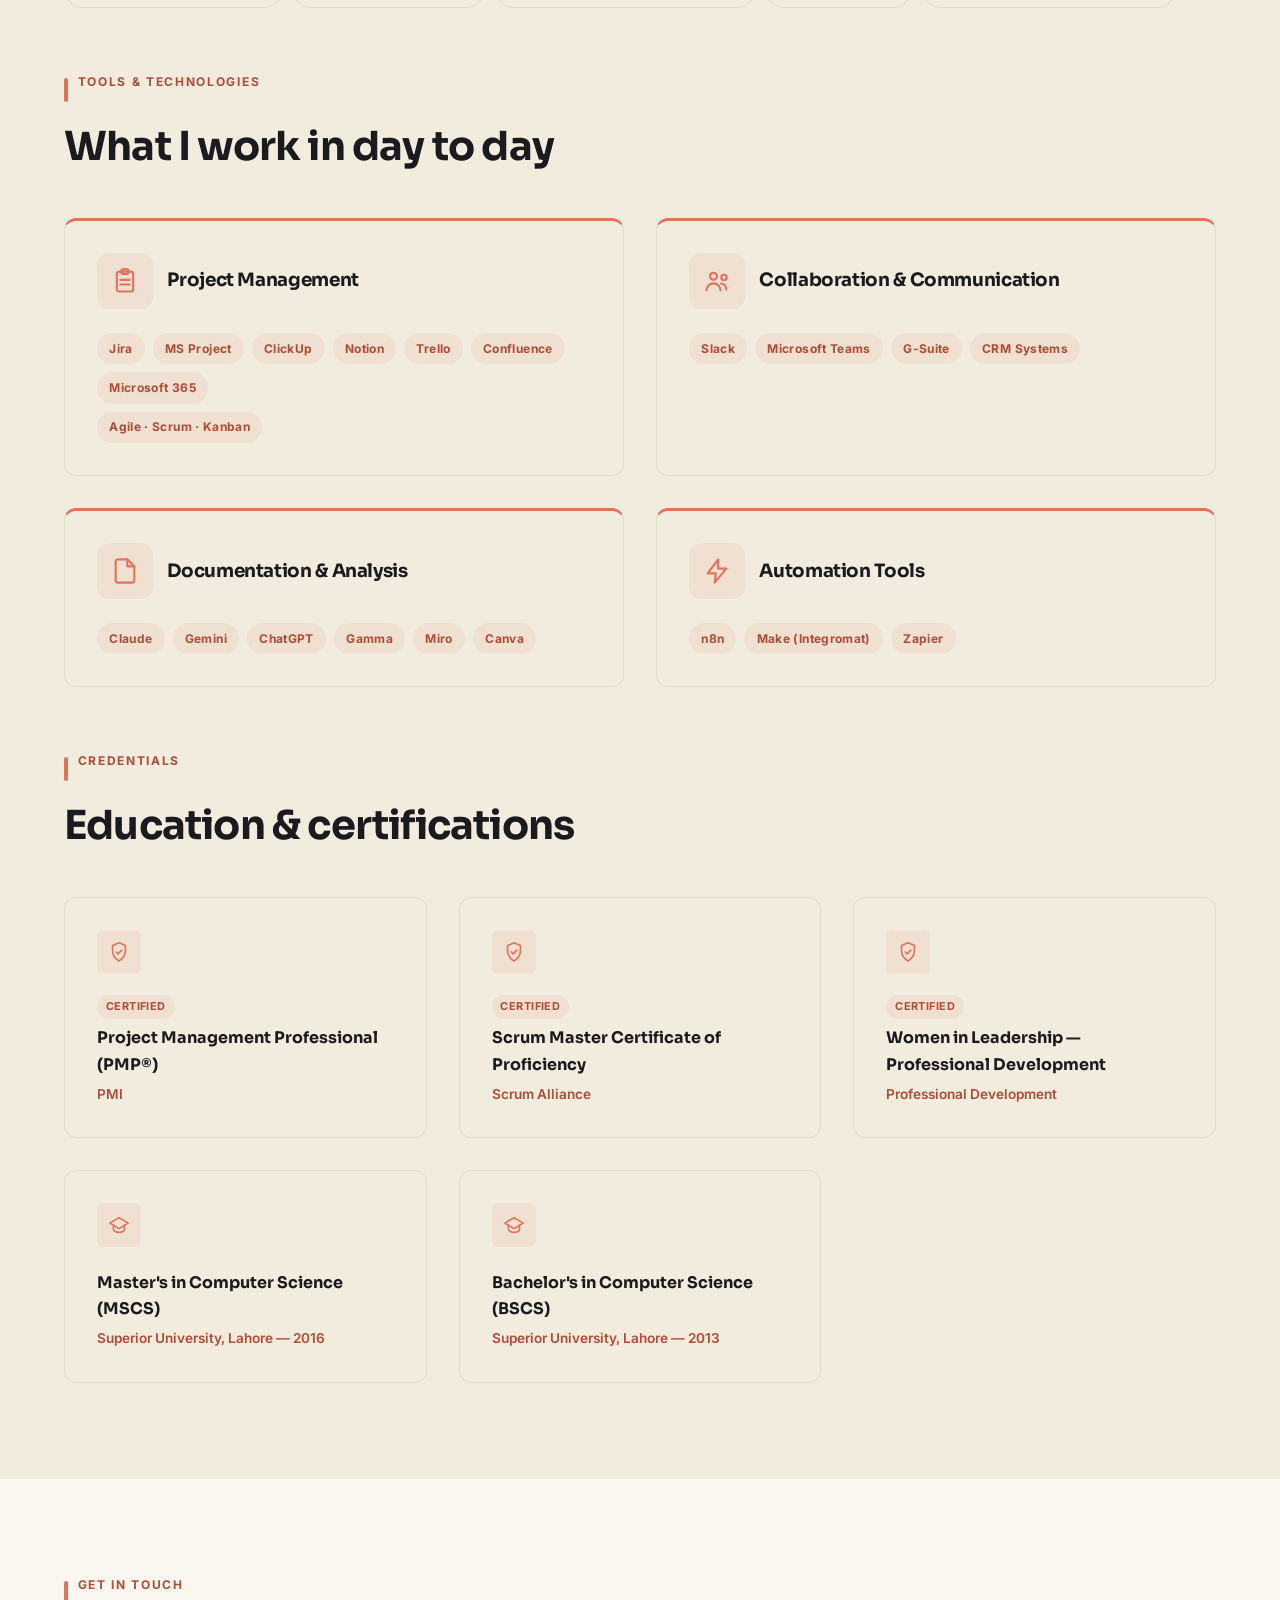
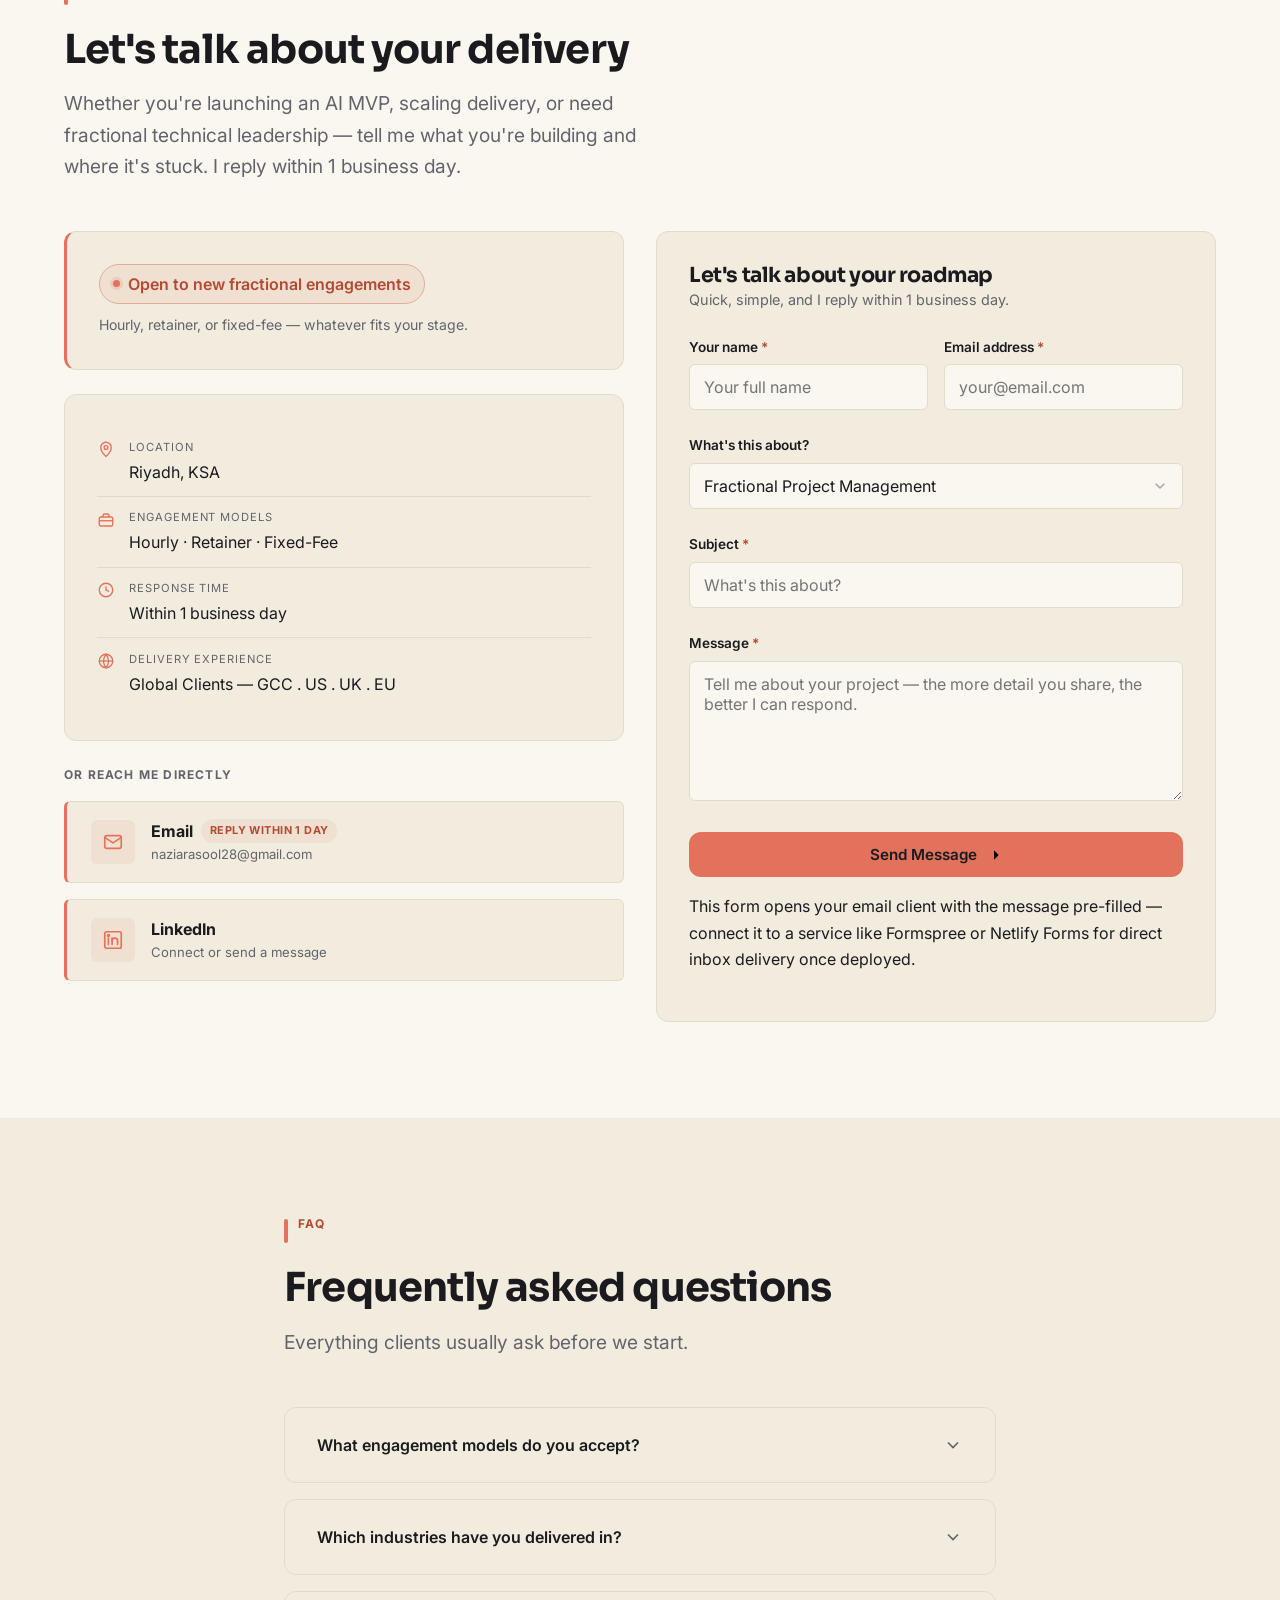
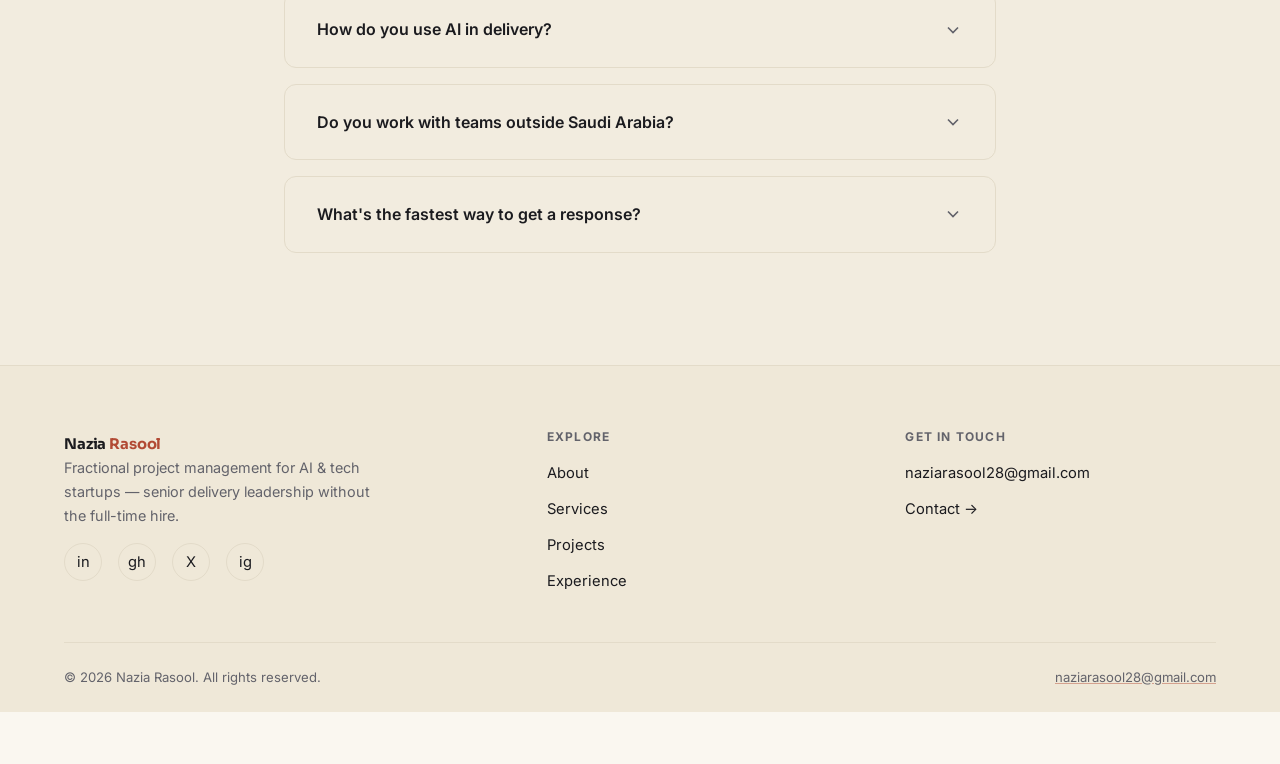
==== commit 0dff6d45: "projects updated" ====
--- a/index.html
+++ b/index.html
@@ -335,8 +335,8 @@
     <div class="container">
       <div class="section-head reveal">
         <div class="kicker"><span class="bar"></span><p class="eyebrow">Selected Work</p></div>
-        <h2>Projects I've delivered as Technical Project Manager</h2>
-        <p class="lead">Seven engagements across AI products, fintech platforms, and enterprise digitization — filter by category or open a card for the full delivery story.</p>
+        <h2>Projects I have delivered as Technical Project Manager</h2>
+        <p class="lead">Nine engagements across AI products, fintech platforms, enterprise digitization, and startup MVPs — filter by category or open a card for the full delivery story.</p>
       </div>
 
       <div class="filter-bar reveal" id="filterBar" role="group" aria-label="Filter case studies by category">
@@ -405,34 +405,46 @@
         </article>
 
         <article class="card case-card reveal" data-category="enterprise">
-          <div class="case-thumb" aria-hidden="true">PM</div>
+          <div class="case-thumb" aria-hidden="true">MF</div>
           <span class="tag">Enterprise</span>
-          <h3 style="font-size:1.1rem;margin-top:var(--sp-2);">Procurement Manager Platform</h3>
-          <p style="color:var(--text-muted);font-size:0.9rem;">Business requirements translated into a scoped technical roadmap in 3 months.</p>
+          <h3 style="font-size:1.1rem;margin-top:var(--sp-2);">Manafeth — Vehicle Insurance Service</h3>
+          <p style="color:var(--text-muted);font-size:0.9rem;">Program control and coordination for a national vehicle insurance service, reporting to the Program Director.</p>
           <button type="button" class="detail-trigger" data-open-modal>View Details →</button>
           <div class="case-detail">
             <span class="tag">Enterprise</span>
-            <h2 style="font-size:1.4rem;margin-top:var(--sp-2);">Procurement Manager Platform</h2>
-            <p style="color:var(--text-muted);font-size:0.85rem;margin-top:0.2rem;">Freelance, Self-Employed · Project Manager · 3-month engagement</p>
-            <p style="margin-top:var(--sp-2);">Delivered a Procurement Manager platform for an IT asset management service provider in 3 months, translating business requirements into a scoped technical roadmap.</p>
+            <h2 style="font-size:1.4rem;margin-top:var(--sp-2);">Manafeth — Vehicle Insurance Service</h2>
+            <p style="color:var(--text-muted);font-size:0.85rem;margin-top:0.2rem;">Najm, Riyadh, KSA · Manager - PMO Analyst · 03/2021 – 03/2022</p>
+            <p style="margin-top:var(--sp-2);">Reported to the Program Director, supporting program control and coordination activities. Developed and maintained integrated program plans, milestones, and dependencies. Implemented standard processes for risk, issue, and change management. Consolidated progress and KPI reports across all delivery streams. Led and facilitated Scrum ceremonies — stand-ups, sprint planning, backlog refinement, reviews, and retrospectives. Prepared materials for steering committees and executive reviews. Ensured quality and consistency of all project documentation. Supported financial tracking, resource management, and vendor governance. Coordinated with the Contract Manager and Testing Lead on project status and dependencies.</p>
+            <ul style="padding-left:1.1rem;color:var(--text-muted);font-size:0.94rem;">
+              <li style="margin-bottom:0.45rem;">Streamlined program coordination through structured planning and governance.</li>
+              <li style="margin-bottom:0.45rem;">Improved delivery visibility by consolidating KPIs and progress reports.</li>
+              <li style="margin-bottom:0.45rem;">Enhanced documentation quality and compliance across all project streams.</li>
+              <li>Optimized collaboration between cross-functional and leadership teams.</li>
+            </ul>
             <span class="outcomes-label">Outcomes</span>
-            <p class="outcomes-row">Scoped roadmap to delivery in 3 months</p>
-          </div>
-        </article>
-
-        <article class="card case-card reveal" data-category="startup-mvp">
-          <div class="case-thumb" aria-hidden="true">TB</div>
-          <span class="tag">Startup MVP</span>
-          <h3 style="font-size:1.1rem;margin-top:var(--sp-2);">Ticket Booking Portal</h3>
-          <p style="color:var(--text-muted);font-size:0.9rem;">Full lifecycle delivered independently in just 1.5 months, no internal PM support.</p>
+            <p class="outcomes-row">Program-wide KPI consolidation · Cross-team governance</p>
+          </div>
+        </article>
+
+        <article class="card case-card reveal" data-category="fintech">
+          <div class="case-thumb" aria-hidden="true">JS</div>
+          <span class="tag">Fintech</span>
+          <h3 style="font-size:1.1rem;margin-top:var(--sp-2);">Bank Loan Processing Portal — Jisser</h3>
+          <p style="color:var(--text-muted);font-size:0.9rem;">Digital transformation across retail, corporate, risk, payments, and core banking functions.</p>
           <button type="button" class="detail-trigger" data-open-modal>View Details →</button>
           <div class="case-detail">
-            <span class="tag">Startup MVP</span>
-            <h2 style="font-size:1.4rem;margin-top:var(--sp-2);">Ticket Booking Portal</h2>
-            <p style="color:var(--text-muted);font-size:0.85rem;margin-top:0.2rem;">Freelance, Self-Employed · Project Manager · 1.5-month engagement</p>
-            <p style="margin-top:var(--sp-2);">Project-managed a Ticket Booking Portal to completion in just 1.5 months, running the full lifecycle independently with no internal PM support.</p>
+            <span class="tag">Fintech</span>
+            <h2 style="font-size:1.4rem;margin-top:var(--sp-2);">Bank Loan Processing Portal</h2>
+            <p style="color:var(--text-muted);font-size:0.85rem;margin-top:0.2rem;">Jisser, Dammam, KSA · Project Manager / Business Analyst · 03/2020 – 02/2021</p>
+            <p style="margin-top:var(--sp-2);">Led and delivered end-to-end digital transformation projects across retail, corporate, risk, payments, and core banking functions. Facilitated Scrum ceremonies including stand-ups, sprint planning, backlog refinement, reviews, and retrospectives. Drove project planning, budgeting, scheduling, and execution to meet defined scope, timelines, and quality standards. Acted as the primary liaison between business stakeholders, technology teams, vendors, and regulatory bodies. Oversaw requirements gathering, design, development, UAT, deployment, and post-go-live support. Managed cross-functional teams, ensuring alignment, communication, and risk mitigation throughout the lifecycle. Monitored KPIs and change requests, proactively resolving issues within cost and time constraints. Ensured compliance with governance frameworks, regulatory policies, and industry standards. Prepared executive reports and dashboards for senior leadership and steering committees.</p>
+            <ul style="padding-left:1.1rem;color:var(--text-muted);font-size:0.94rem;">
+              <li style="margin-bottom:0.45rem;">Delivered large-scale digital transformation projects within scope, budget, and timelines.</li>
+              <li style="margin-bottom:0.45rem;">Improved cross-functional collaboration and project transparency through Agile delivery.</li>
+              <li style="margin-bottom:0.45rem;">Ensured regulatory compliance and governance across all technology initiatives.</li>
+              <li>Enhanced executive decision-making through clear reporting and KPI-driven insights.</li>
+            </ul>
             <span class="outcomes-label">Outcomes</span>
-            <p class="outcomes-row">Full lifecycle in 1.5 months, solo-run</p>
+            <p class="outcomes-row">Retail, corporate, risk, payments &amp; core banking · Full lifecycle delivery</p>
           </div>
         </article>
 
@@ -475,6 +487,44 @@
             </ul>
             <span class="outcomes-label">Outcomes</span>
             <p class="outcomes-row">Kickoff through go-live, 2-year program</p>
+          </div>
+        </article>
+
+        <article class="card case-card reveal" data-category="startup-mvp">
+          <div class="case-thumb" aria-hidden="true">20</div>
+          <span class="tag">Startup MVP</span>
+          <h3 style="font-size:1.1rem;margin-top:var(--sp-2);">20PerFit — EMS Network Member App</h3>
+          <p style="color:var(--text-muted);font-size:0.9rem;">Mobile app to manage Certified EMS Network Members and roll out promotional plans.</p>
+          <button type="button" class="detail-trigger" data-open-modal>View Details →</button>
+          <div class="case-detail">
+            <span class="tag">Startup MVP</span>
+            <h2 style="font-size:1.4rem;margin-top:var(--sp-2);">20PerFit — EMS Network Member App</h2>
+            <p style="color:var(--text-muted);font-size:0.85rem;margin-top:0.2rem;">Project Manager</p>
+            <p style="margin-top:var(--sp-2);">20PerFit was looking to develop a mobile application to manage and control the Certified EMS Network Members under 20PerFit, and introduce plans with suitable promotions to clients.</p>
+            <span class="outcomes-label">Outcomes</span>
+            <p class="outcomes-row">Member network management + promotional plans</p>
+          </div>
+        </article>
+
+        <article class="card case-card reveal" data-category="startup-mvp">
+          <div class="case-thumb" aria-hidden="true">SM</div>
+          <span class="tag">Startup MVP</span>
+          <h3 style="font-size:1.1rem;margin-top:var(--sp-2);">Seachmaid.com.sg Website Revamp</h3>
+          <p style="color:var(--text-muted);font-size:0.9rem;">Full redesign and feature enhancement for Singapore's top-rated maid agency search portal.</p>
+          <button type="button" class="detail-trigger" data-open-modal>View Details →</button>
+          <div class="case-detail">
+            <span class="tag">Startup MVP</span>
+            <h2 style="font-size:1.4rem;margin-top:var(--sp-2);">Seachmaid.com.sg Website Revamp</h2>
+            <p style="color:var(--text-muted);font-size:0.85rem;margin-top:0.2rem;">Project Manager</p>
+            <p style="margin-top:var(--sp-2);">Seachmaid.com.sg is a top-rated search portal for maid agencies in Singapore. The client needed the website revamped with a new design and feature enhancements. I managed the project at every stage — idea, conception, requirement gathering &amp; analysis, planning, execution, and stakeholder communication.</p>
+            <ul style="padding-left:1.1rem;color:var(--text-muted);font-size:0.94rem;">
+              <li style="margin-bottom:0.45rem;">Owned the project end to end: idea, conception, requirements gathering &amp; analysis, and planning.</li>
+              <li style="margin-bottom:0.45rem;">Led execution and stakeholder communication throughout delivery.</li>
+              <li style="margin-bottom:0.45rem;">Directed mockups, UI/UX design, and both front-end and back-end development.</li>
+              <li>Managed QA and release for the first two phases of the project.</li>
+            </ul>
+            <span class="outcomes-label">Outcomes</span>
+            <p class="outcomes-row">Full lifecycle delivery across 2 project phases</p>
           </div>
         </article>
 
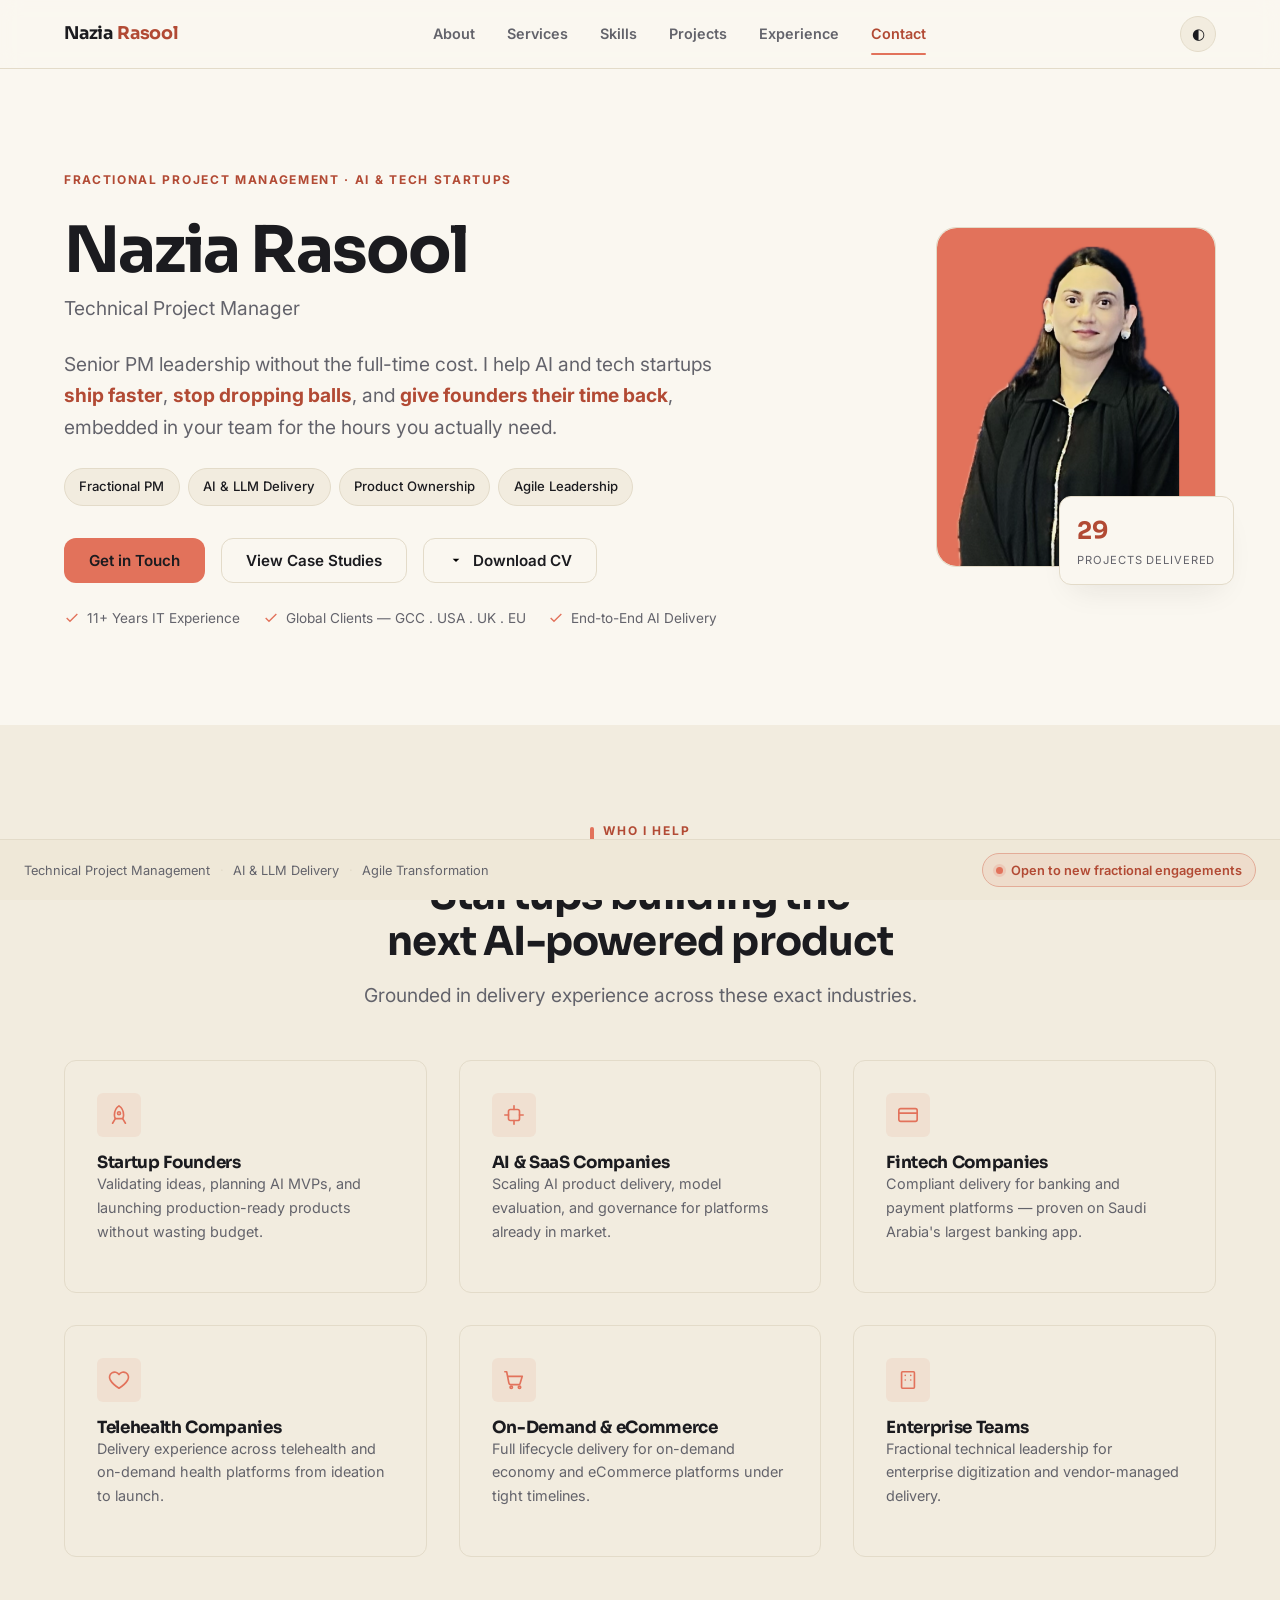
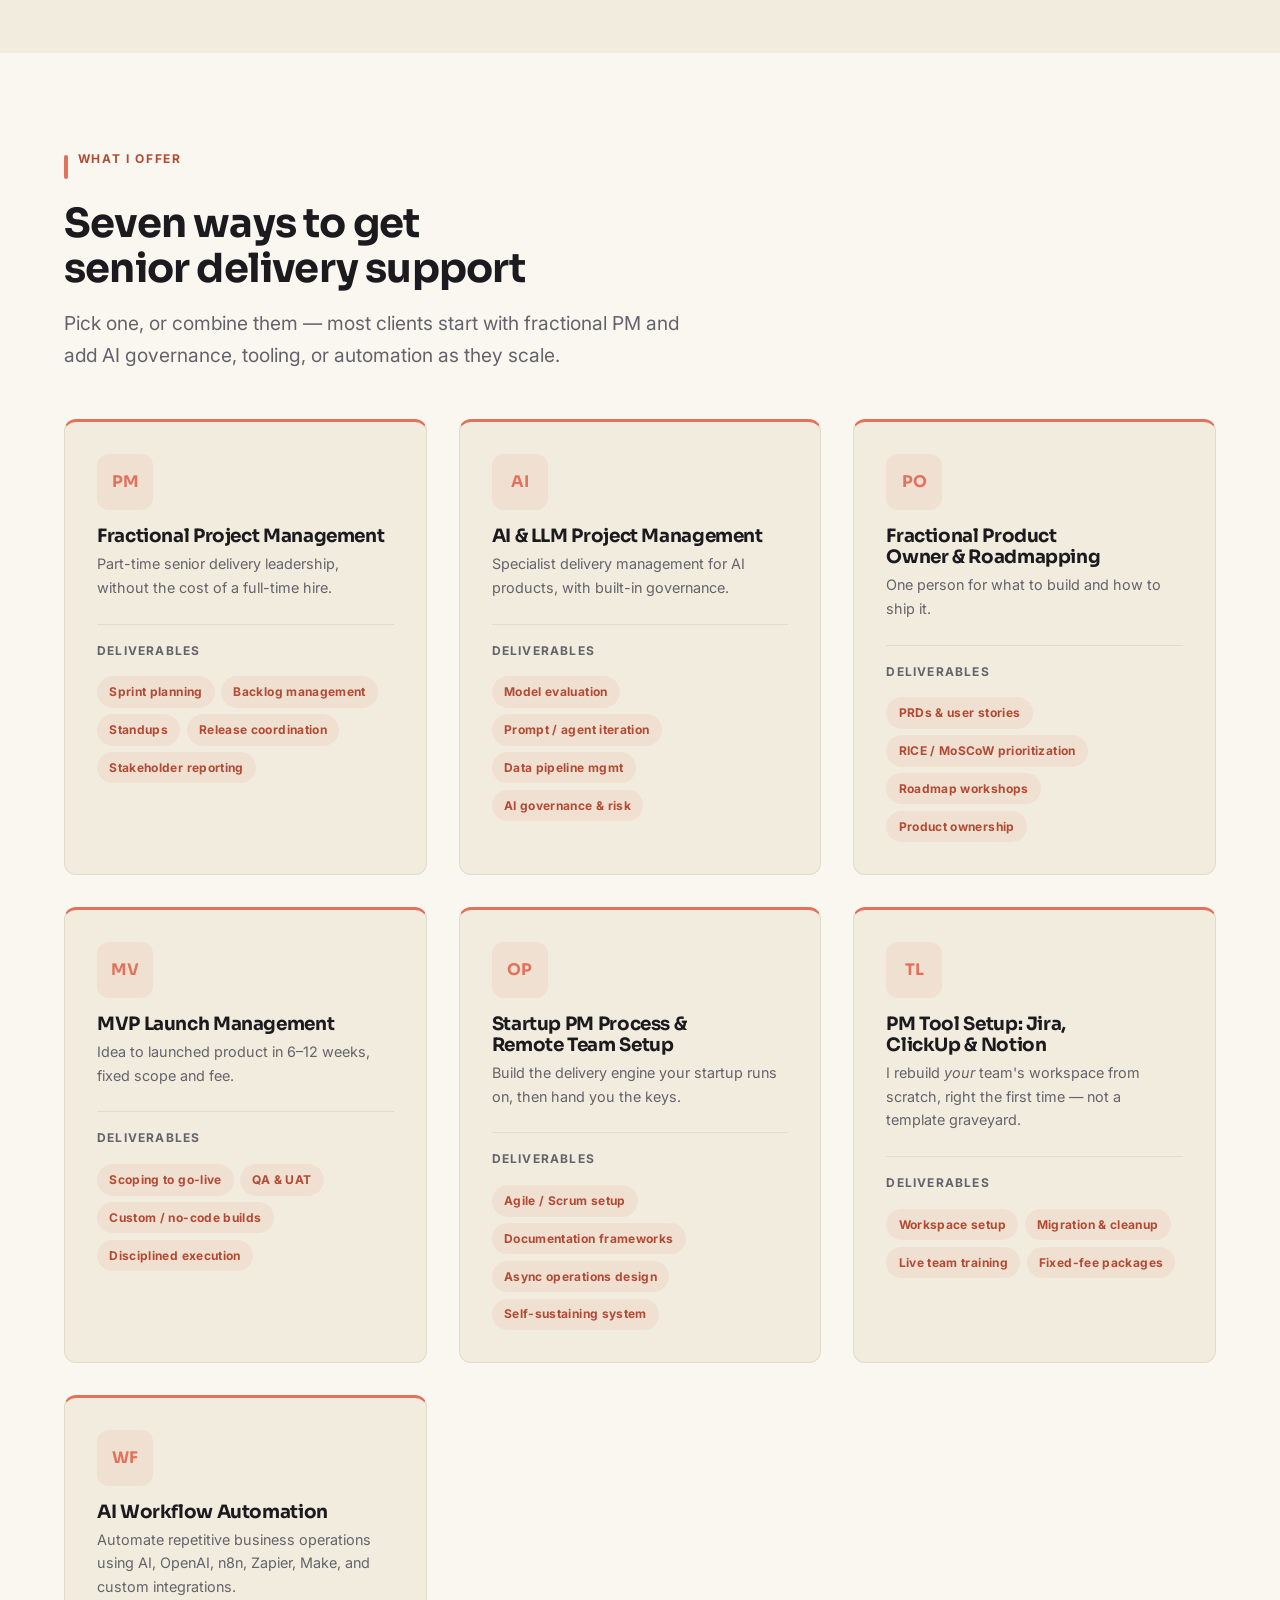
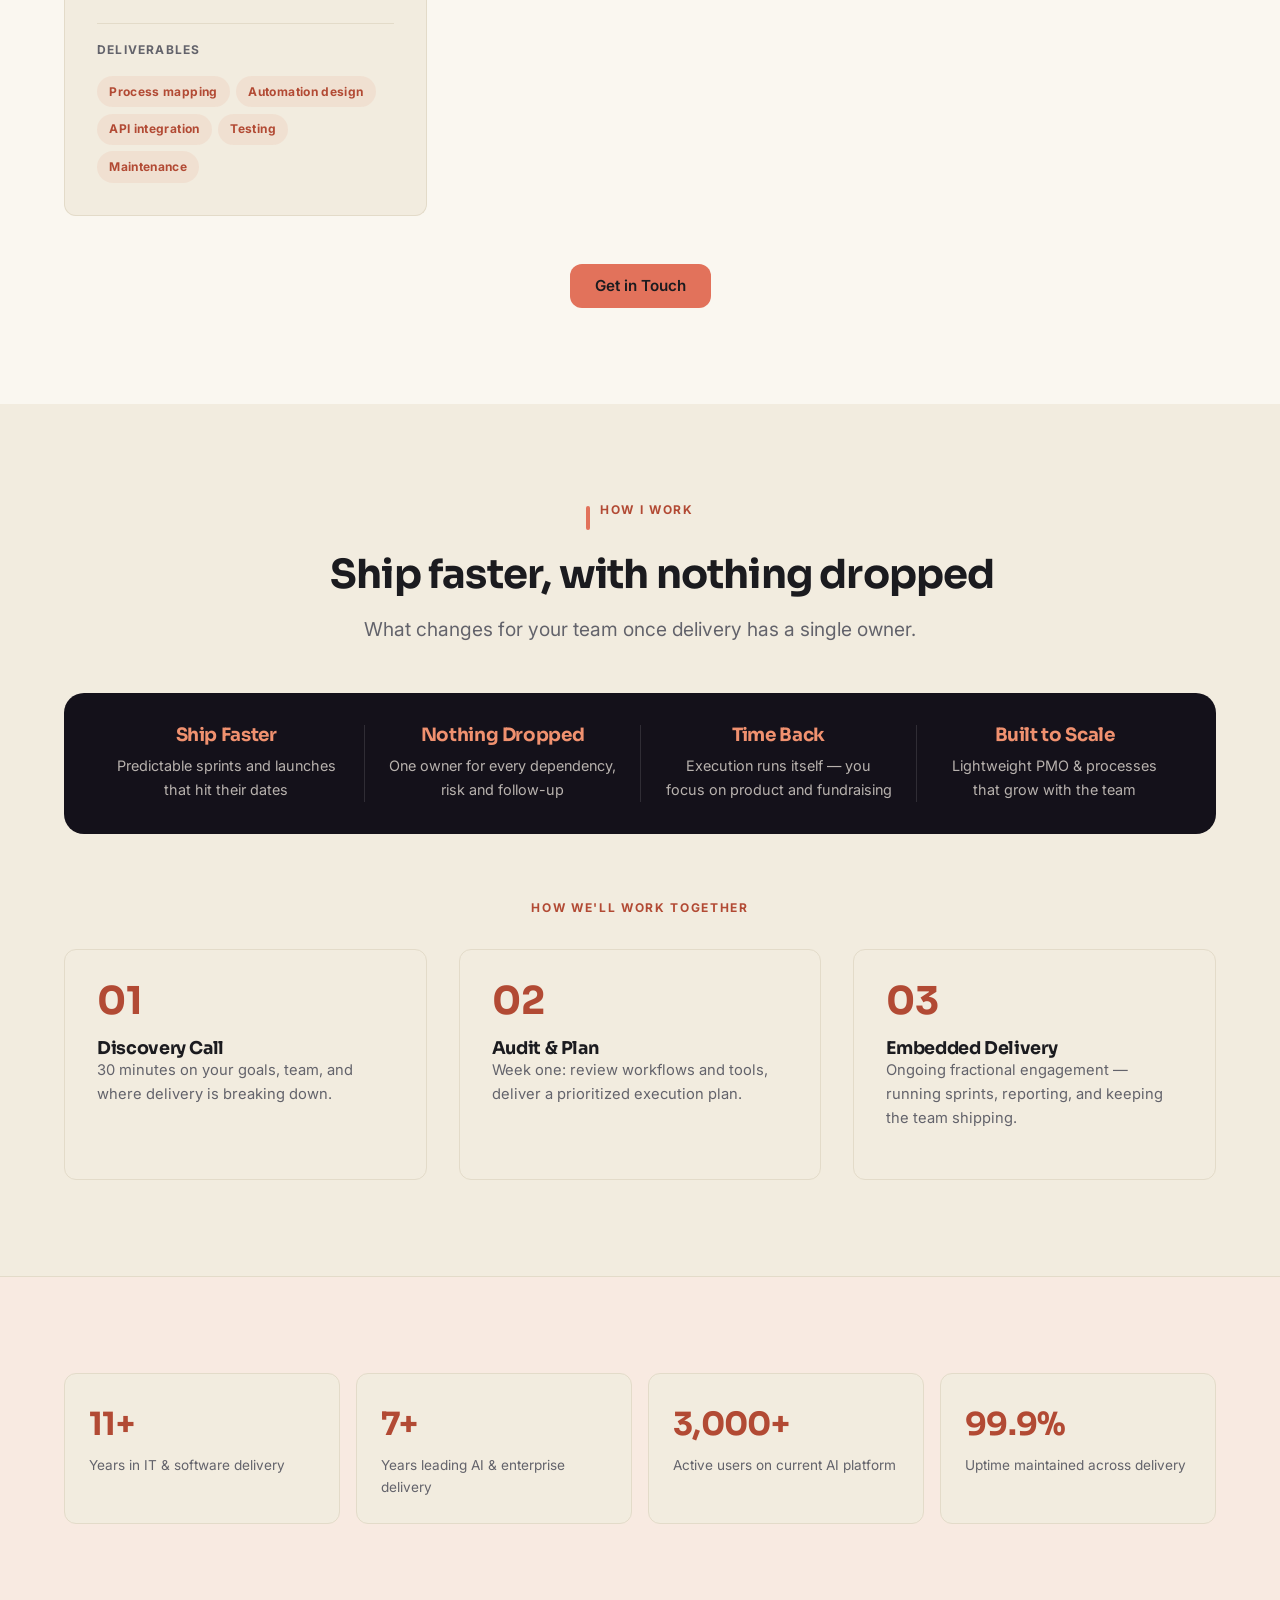
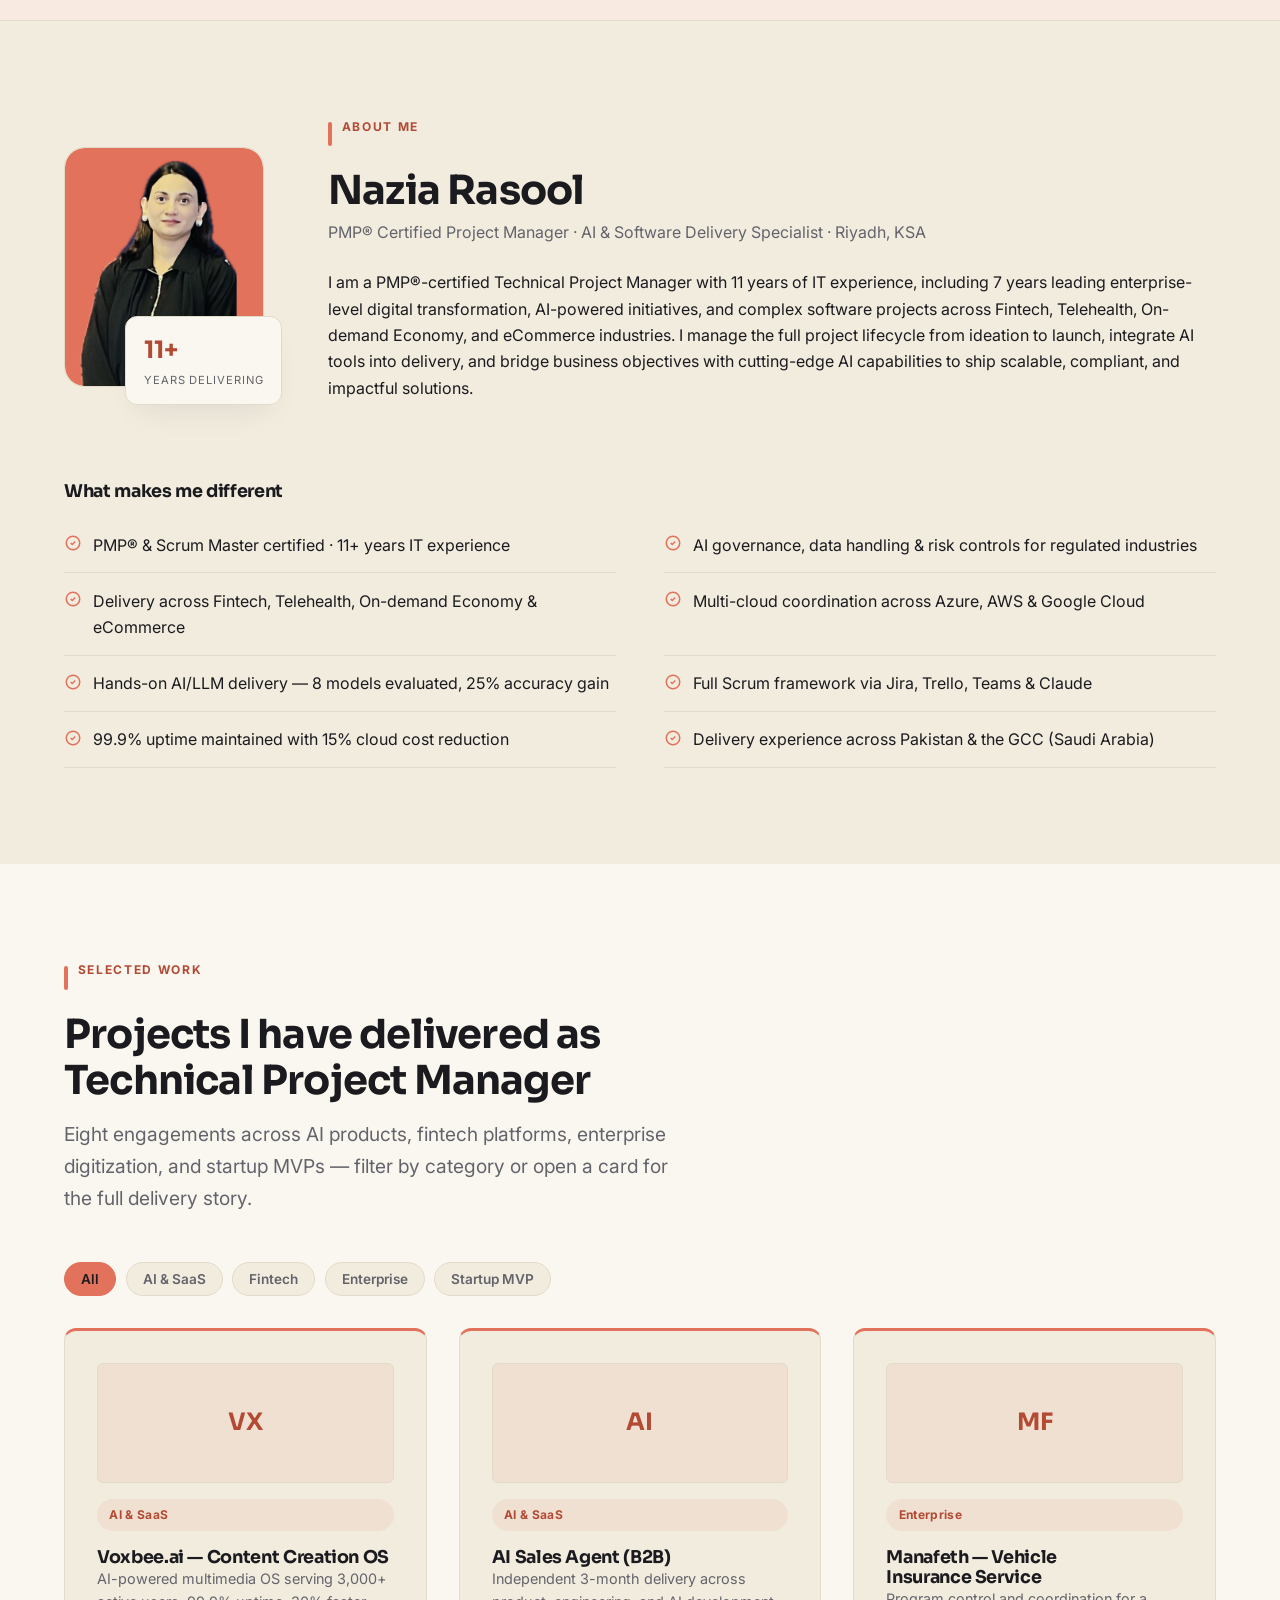
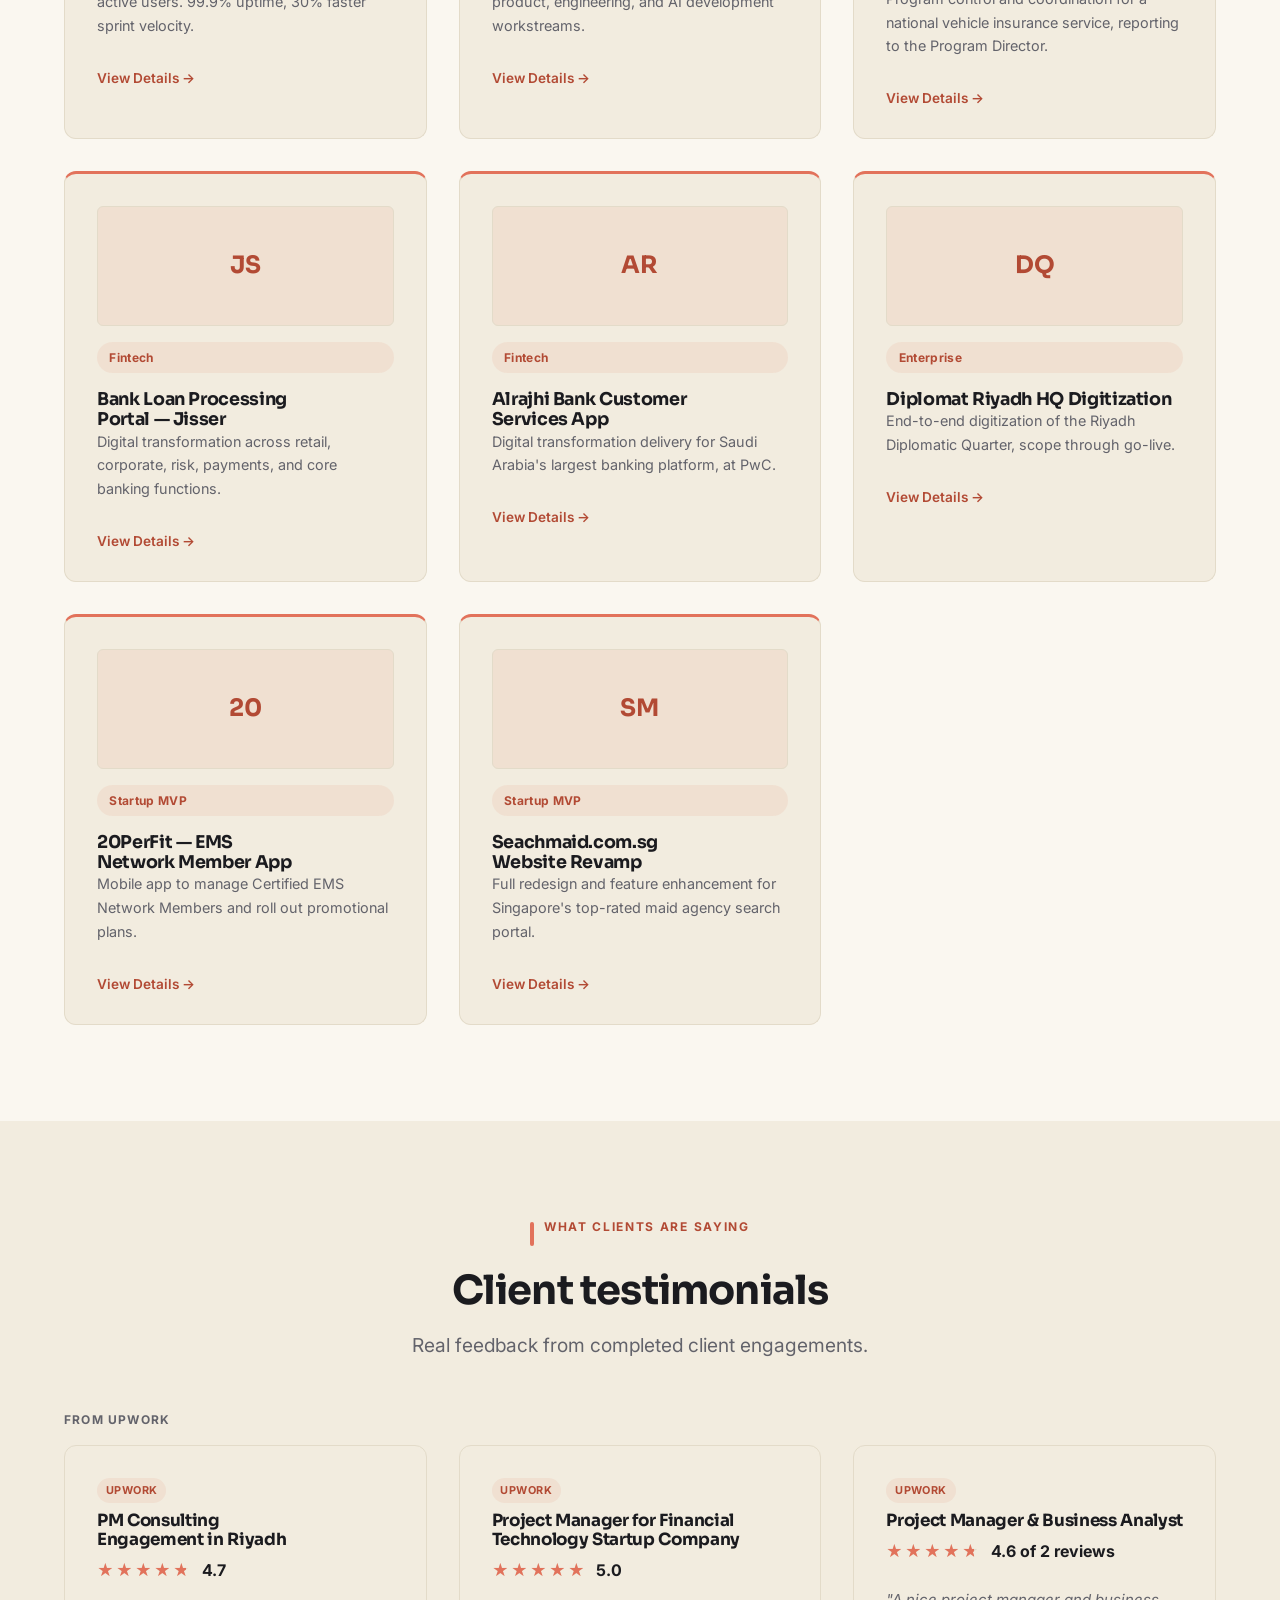
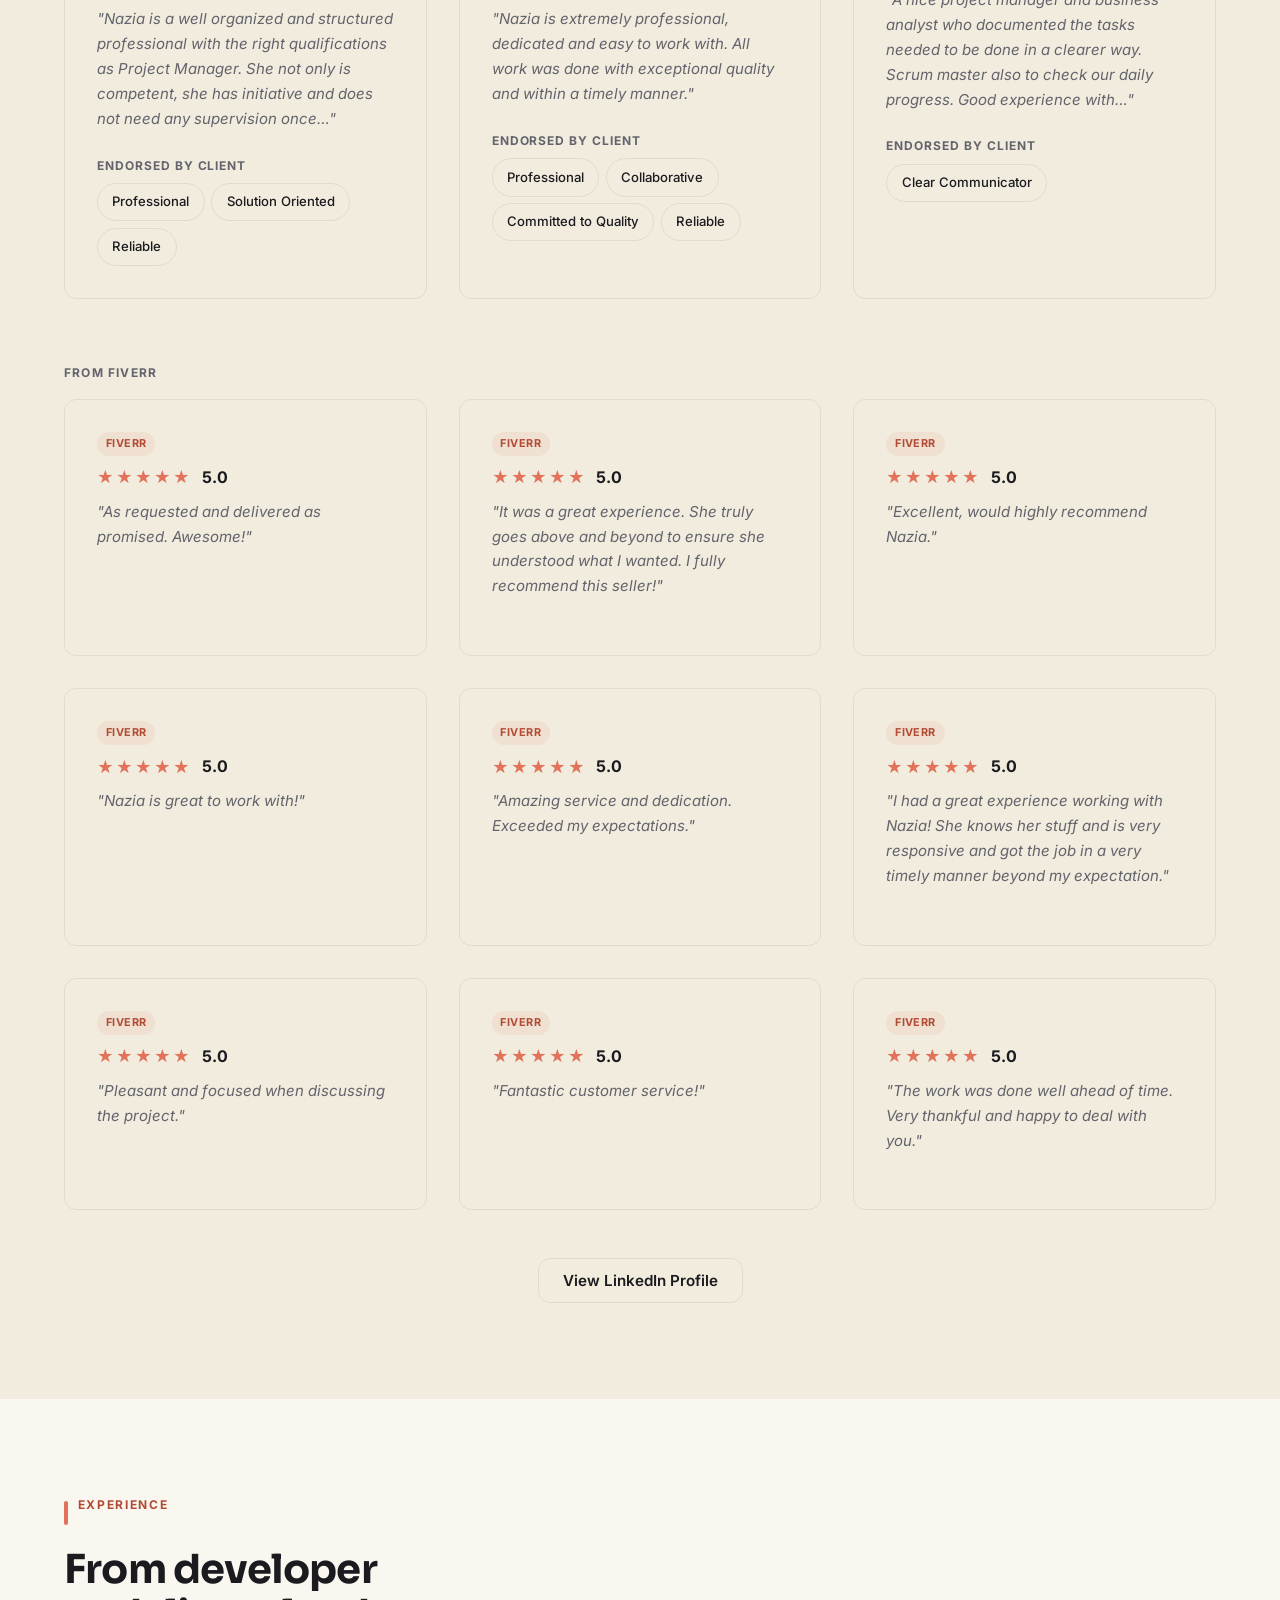
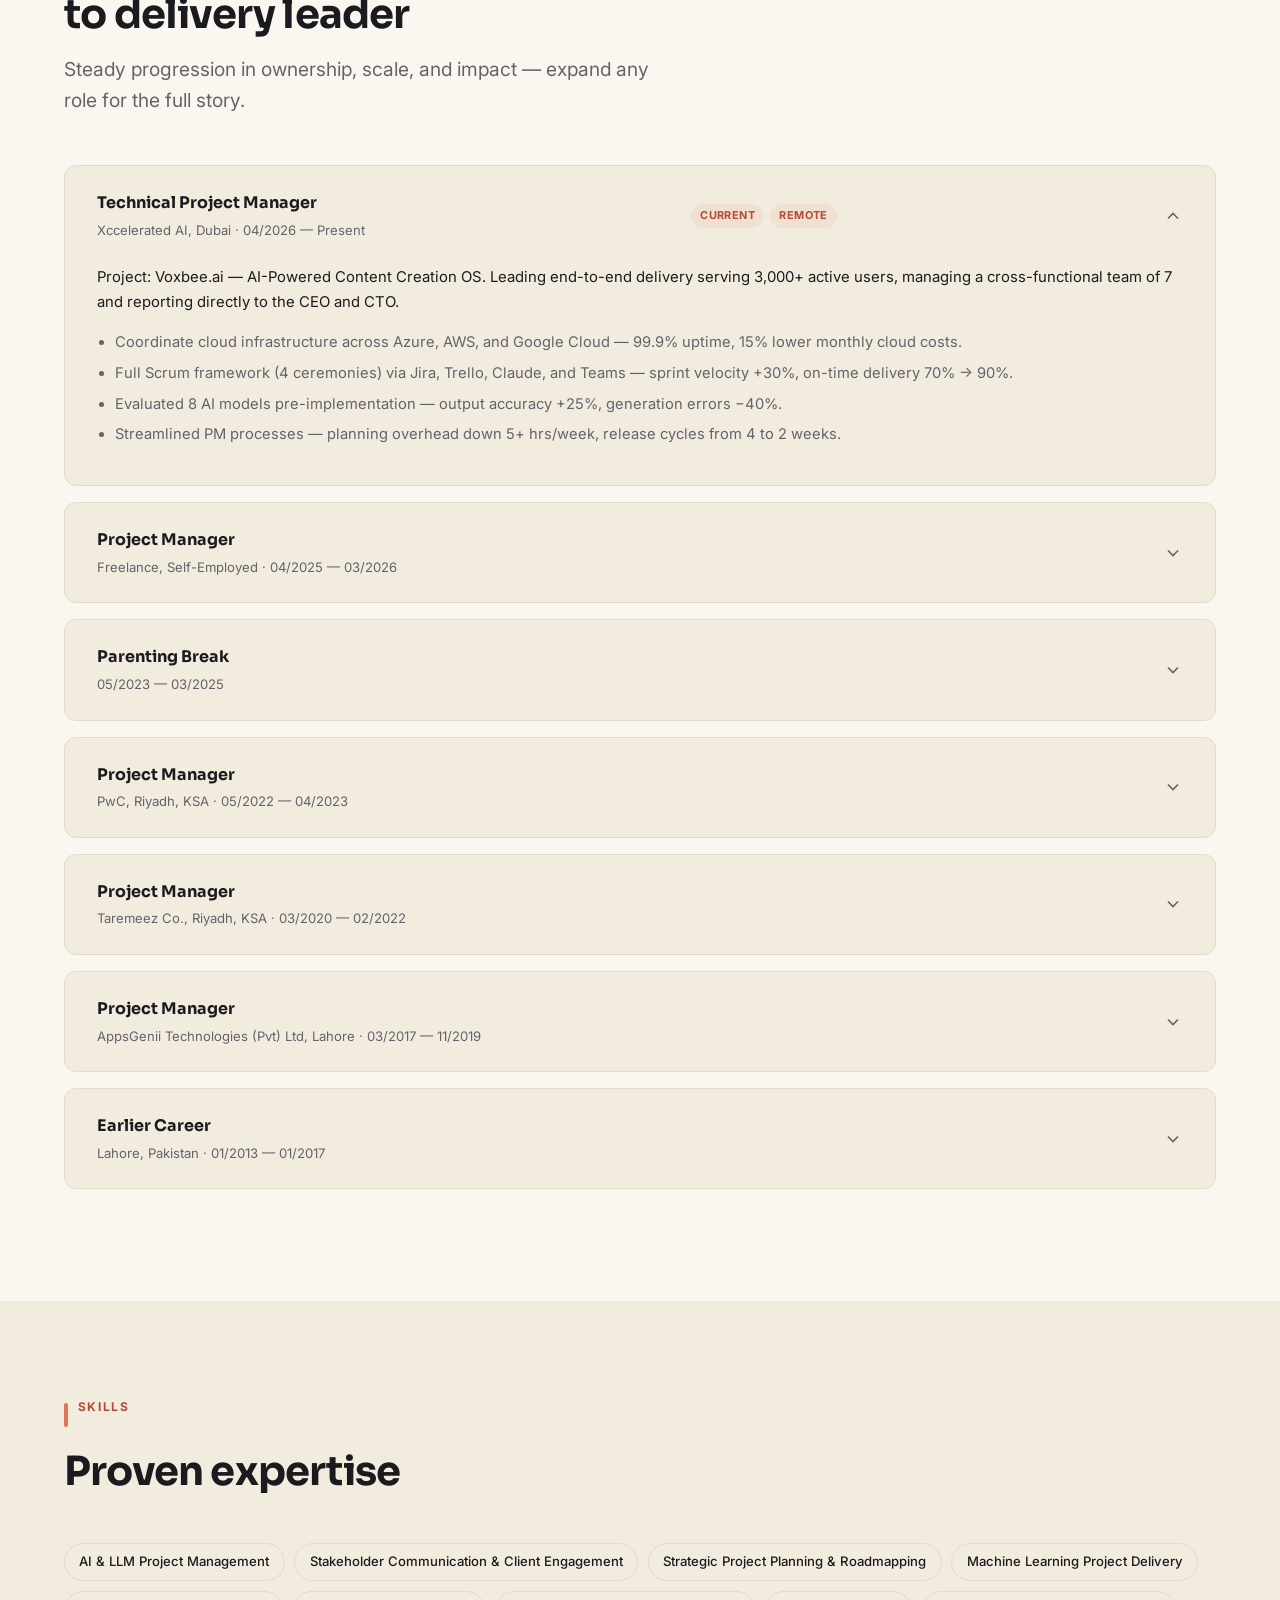
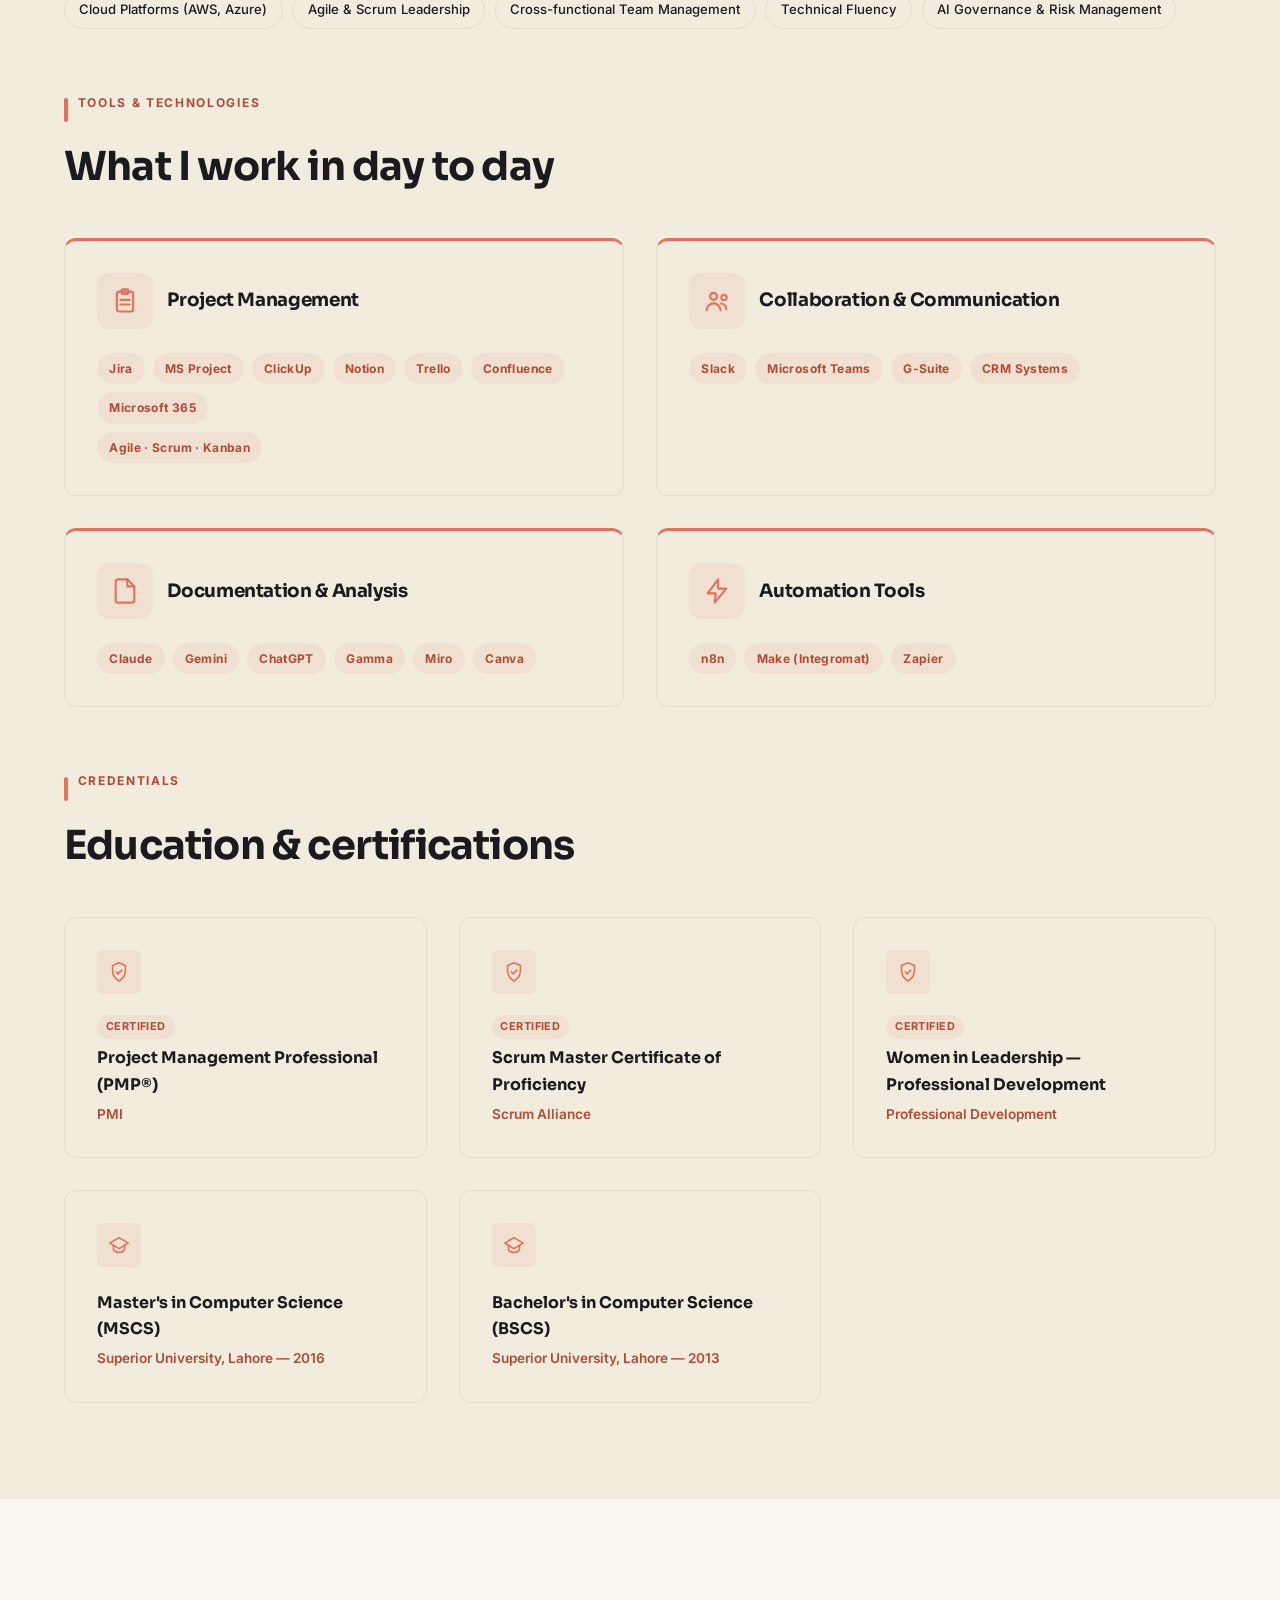
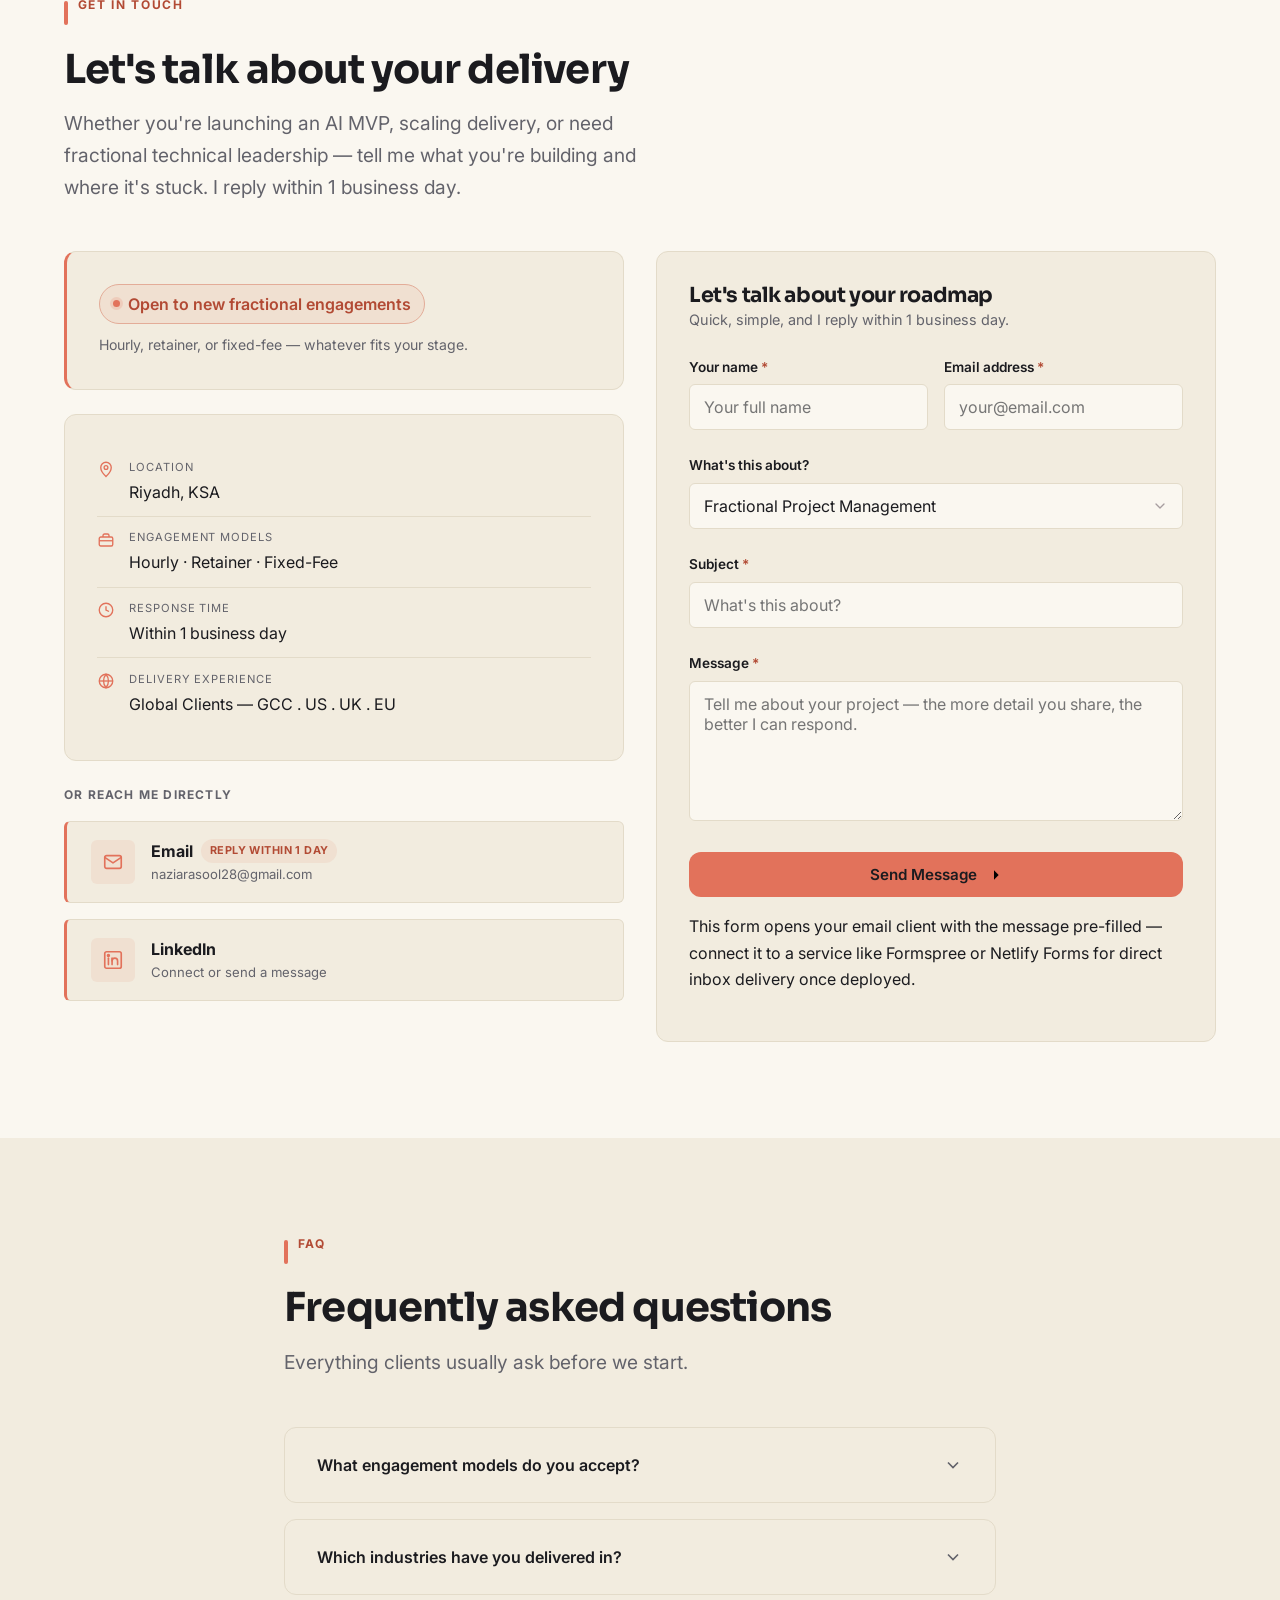
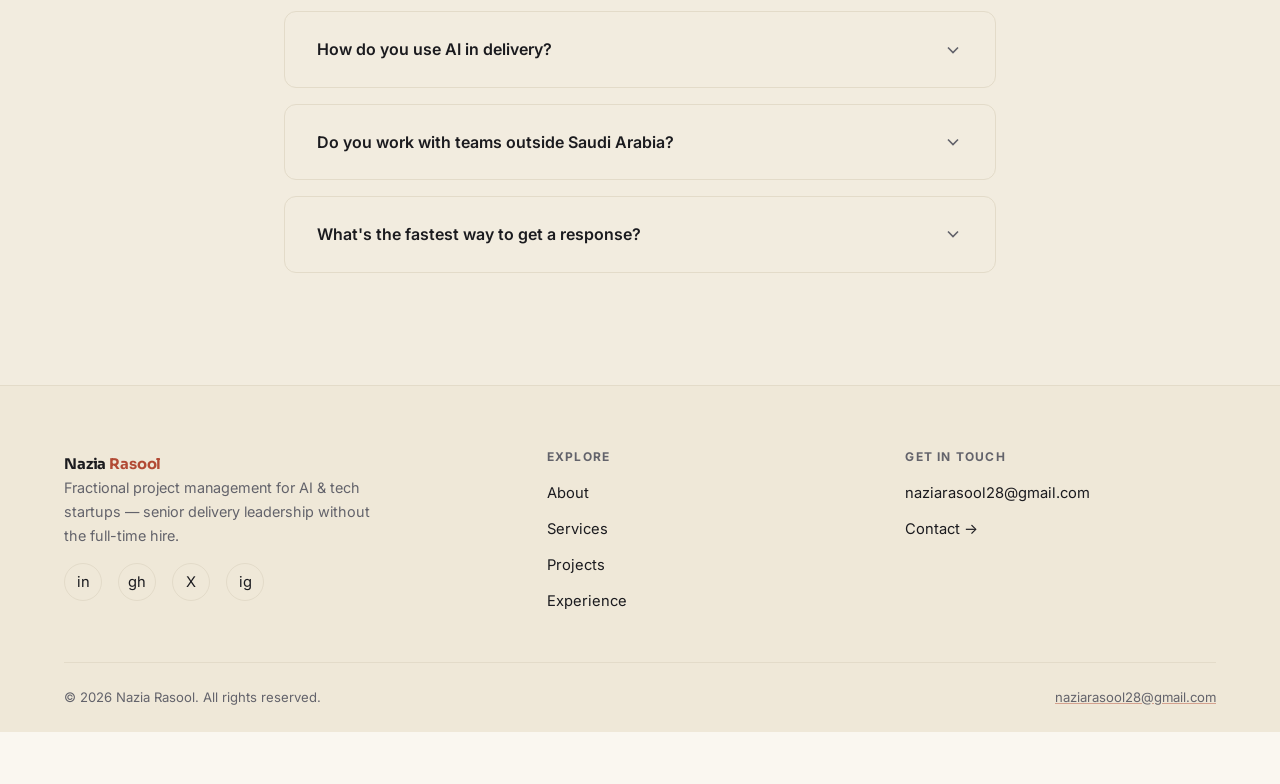
==== commit 2a80415a: "resume updated" ====
--- a/index.html
+++ b/index.html
@@ -336,7 +336,7 @@
       <div class="section-head reveal">
         <div class="kicker"><span class="bar"></span><p class="eyebrow">Selected Work</p></div>
         <h2>Projects I have delivered as Technical Project Manager</h2>
-        <p class="lead">Nine engagements across AI products, fintech platforms, enterprise digitization, and startup MVPs — filter by category or open a card for the full delivery story.</p>
+        <p class="lead">Eight engagements across AI products, fintech platforms, enterprise digitization, and startup MVPs — filter by category or open a card for the full delivery story.</p>
       </div>
 
       <div class="filter-bar reveal" id="filterBar" role="group" aria-label="Filter case studies by category">
@@ -385,22 +385,6 @@
             <p style="margin-top:var(--sp-2);">Managed delivery of a B2B AI Sales Agent project, coordinating product, engineering, and AI development workstreams for an early-stage team with no internal PM.</p>
             <span class="outcomes-label">Outcomes</span>
             <p class="outcomes-row">Shipped in 3 months · No internal PM support</p>
-          </div>
-        </article>
-
-        <article class="card case-card reveal" data-category="fintech">
-          <div class="case-thumb" aria-hidden="true">BL</div>
-          <span class="tag">Fintech</span>
-          <h3 style="font-size:1.1rem;margin-top:var(--sp-2);">Bank Loan Processing Portal</h3>
-          <p style="color:var(--text-muted);font-size:0.9rem;">4.5-month build for an early-stage fintech startup, owned from kickoff to launch.</p>
-          <button type="button" class="detail-trigger" data-open-modal>View Details →</button>
-          <div class="case-detail">
-            <span class="tag">Fintech</span>
-            <h2 style="font-size:1.4rem;margin-top:var(--sp-2);">Bank Loan Processing Portal</h2>
-            <p style="color:var(--text-muted);font-size:0.85rem;margin-top:0.2rem;">Freelance, Self-Employed · Project Manager · 4.5-month engagement</p>
-            <p style="margin-top:var(--sp-2);">Led a 4.5-month Bank Loan Processing Portal build for an early-stage fintech startup, owning scope, timeline, and stakeholder communication from kickoff to launch.</p>
-            <span class="outcomes-label">Outcomes</span>
-            <p class="outcomes-row">Kickoff to launch in 4.5 months</p>
           </div>
         </article>
 
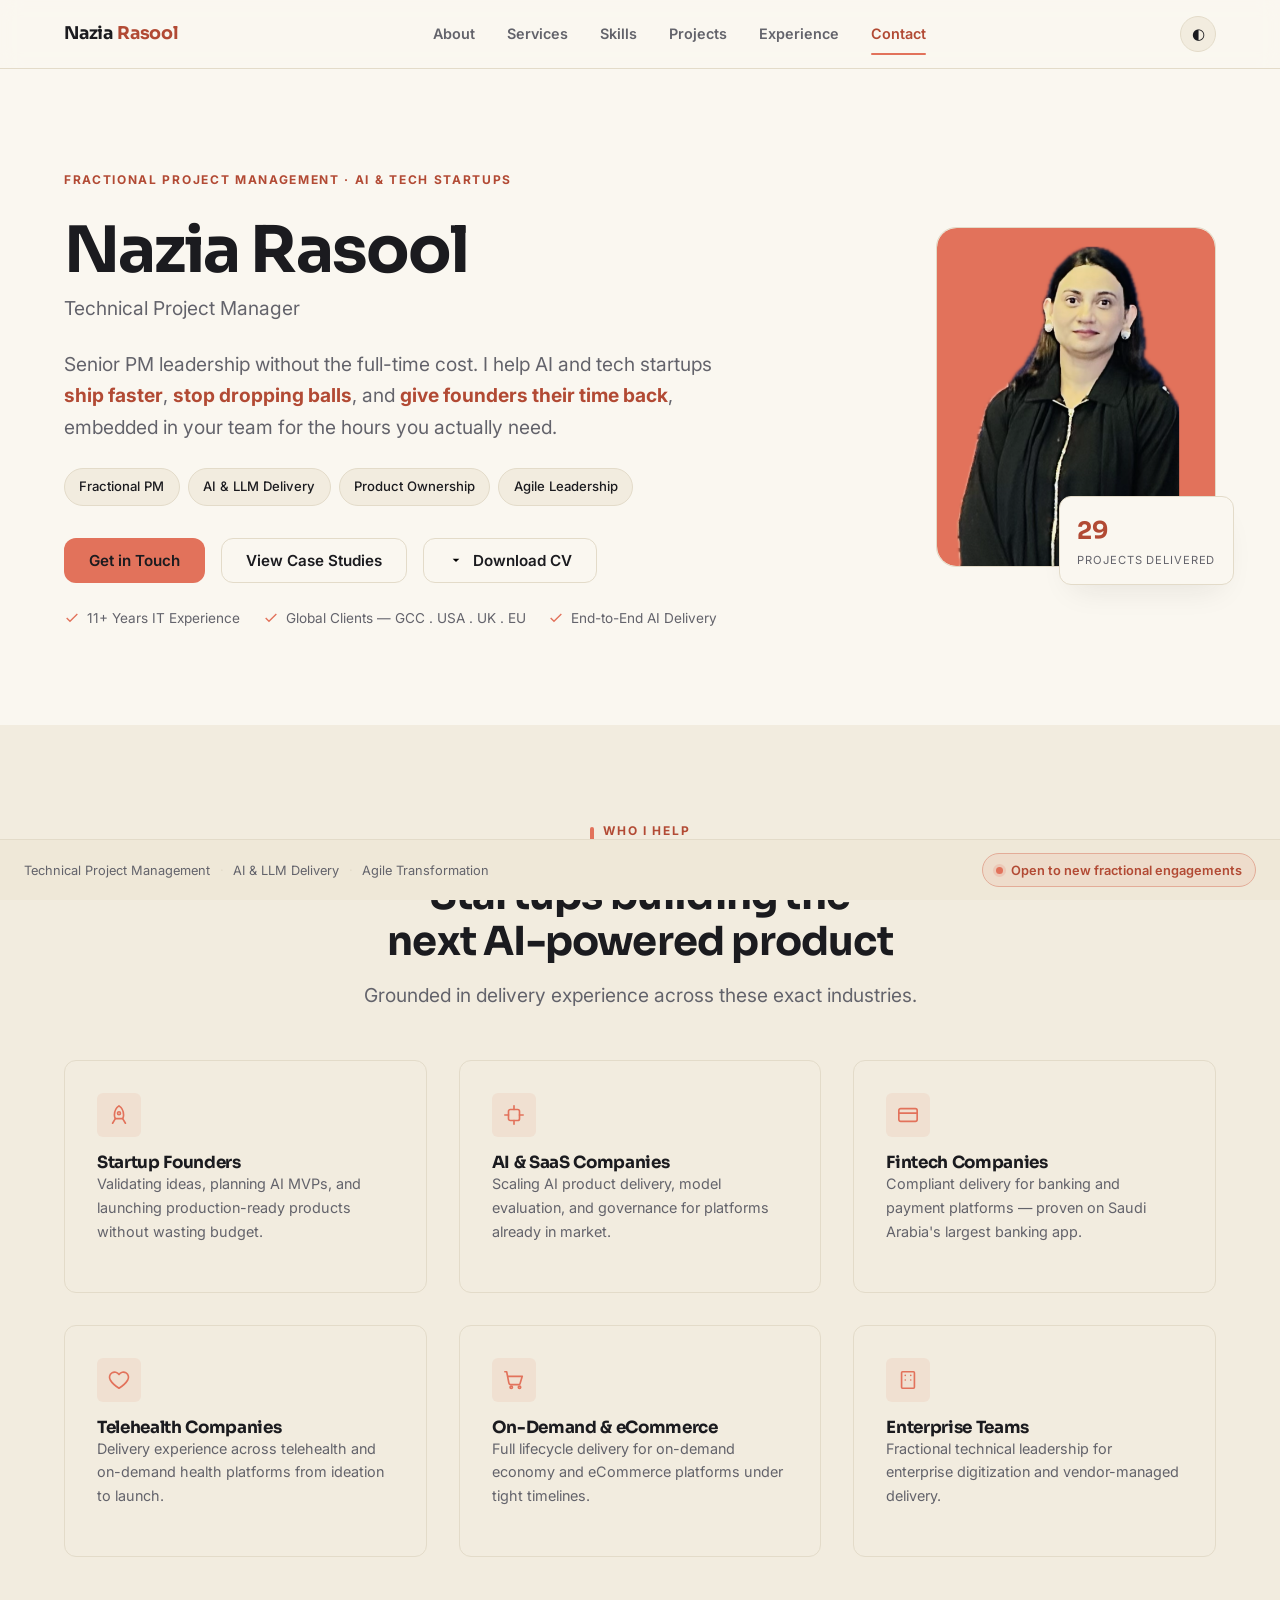
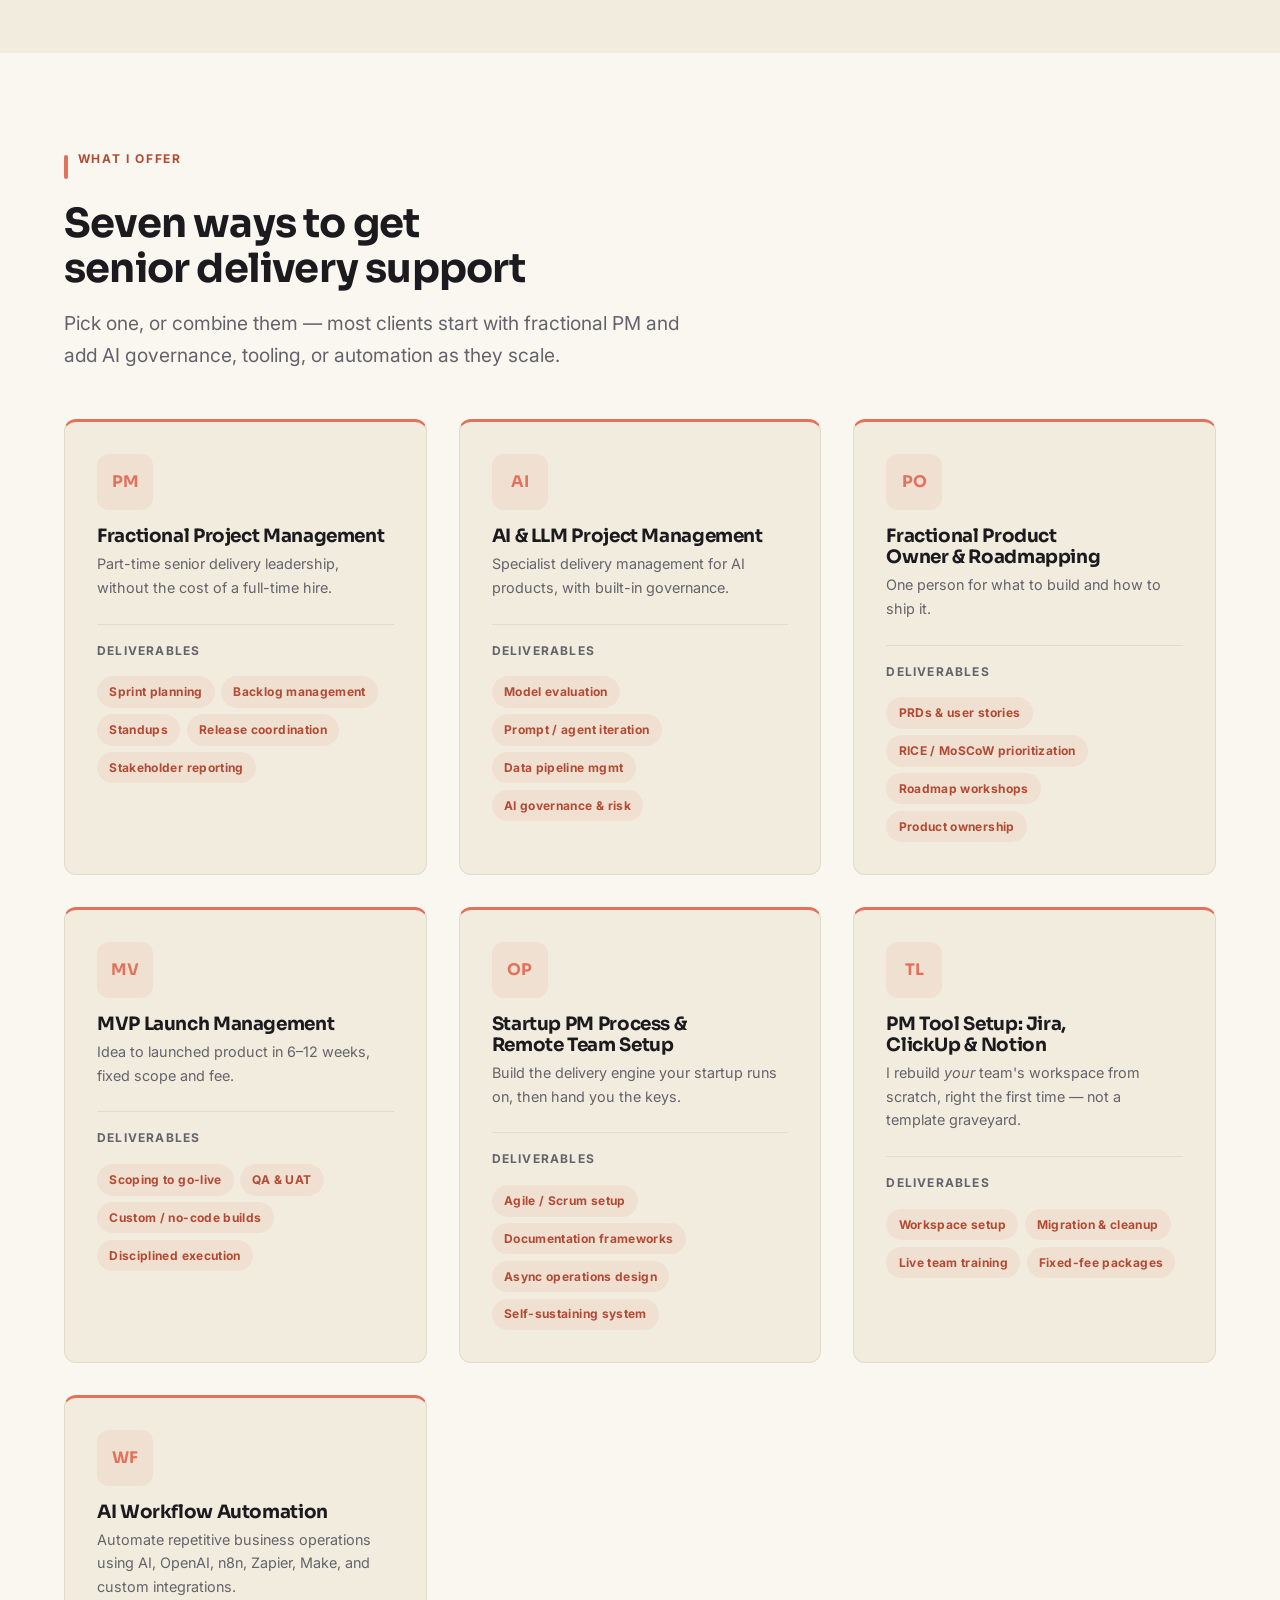
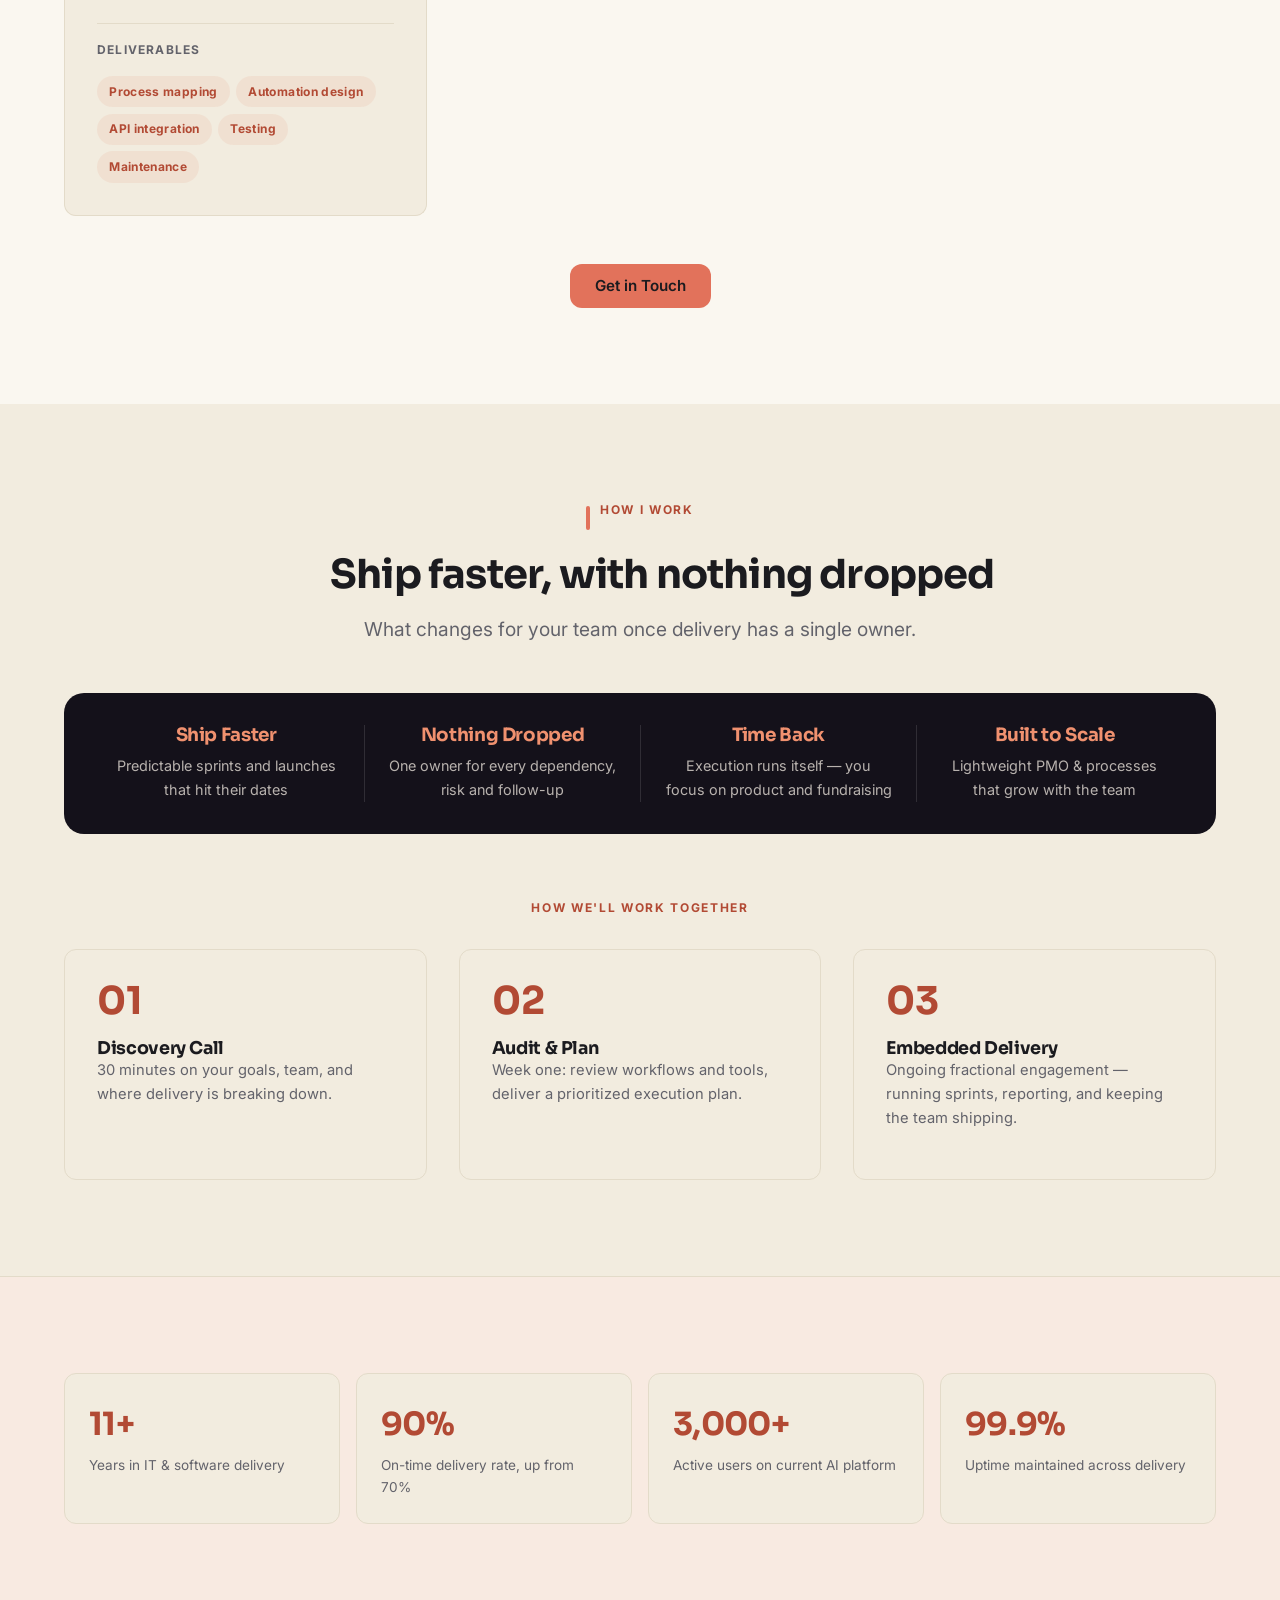
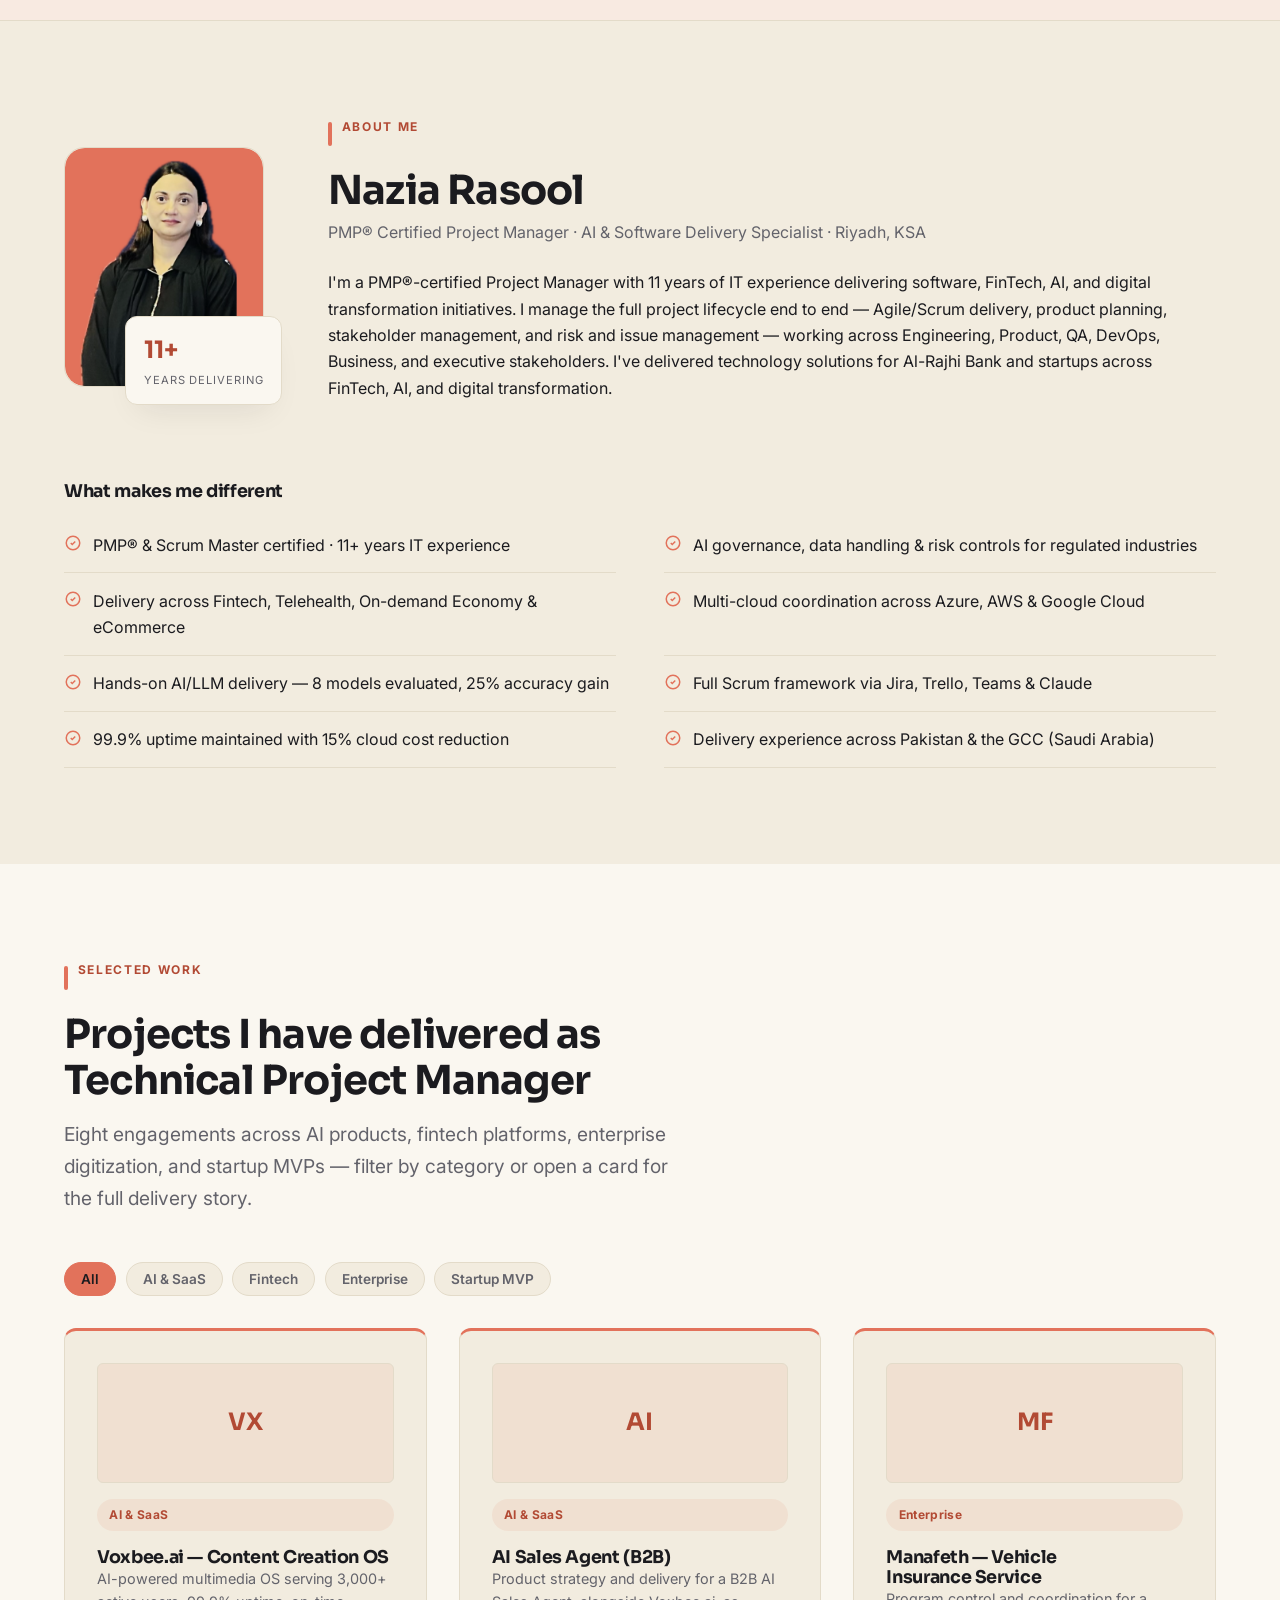
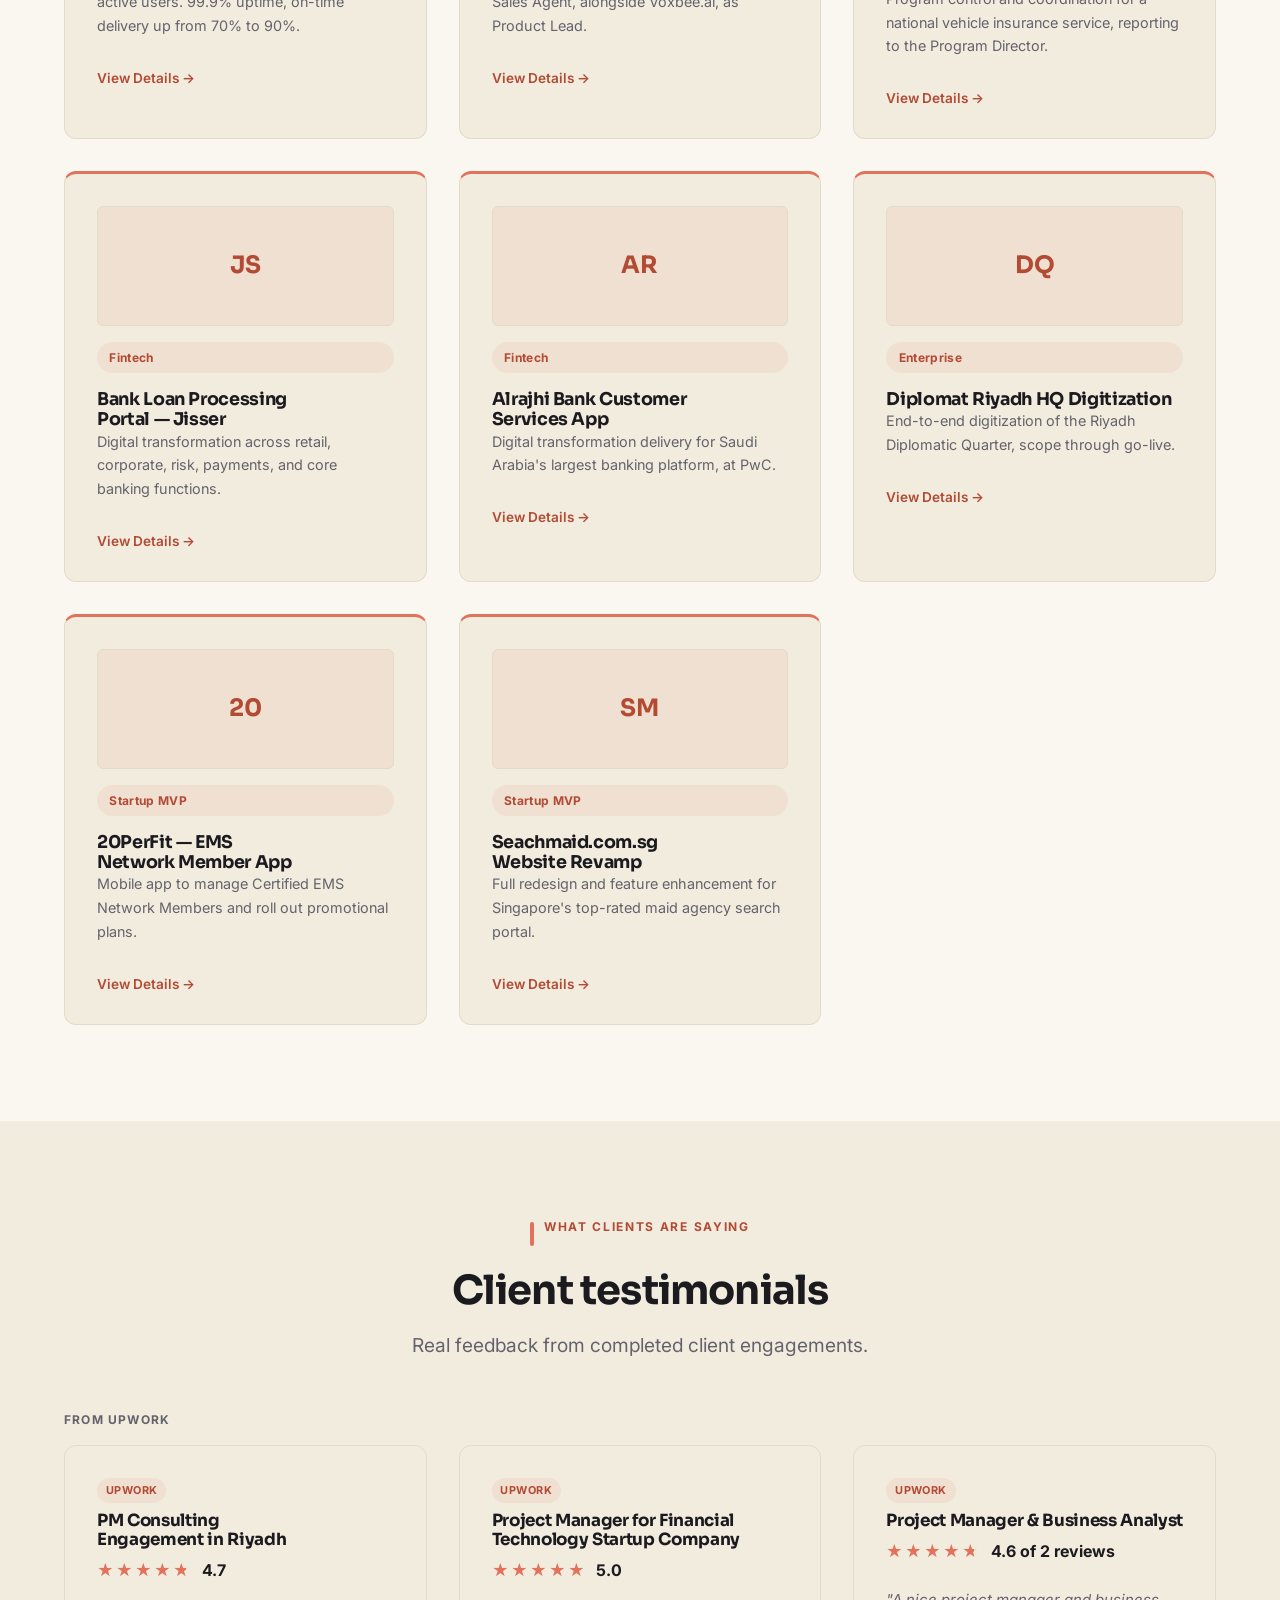
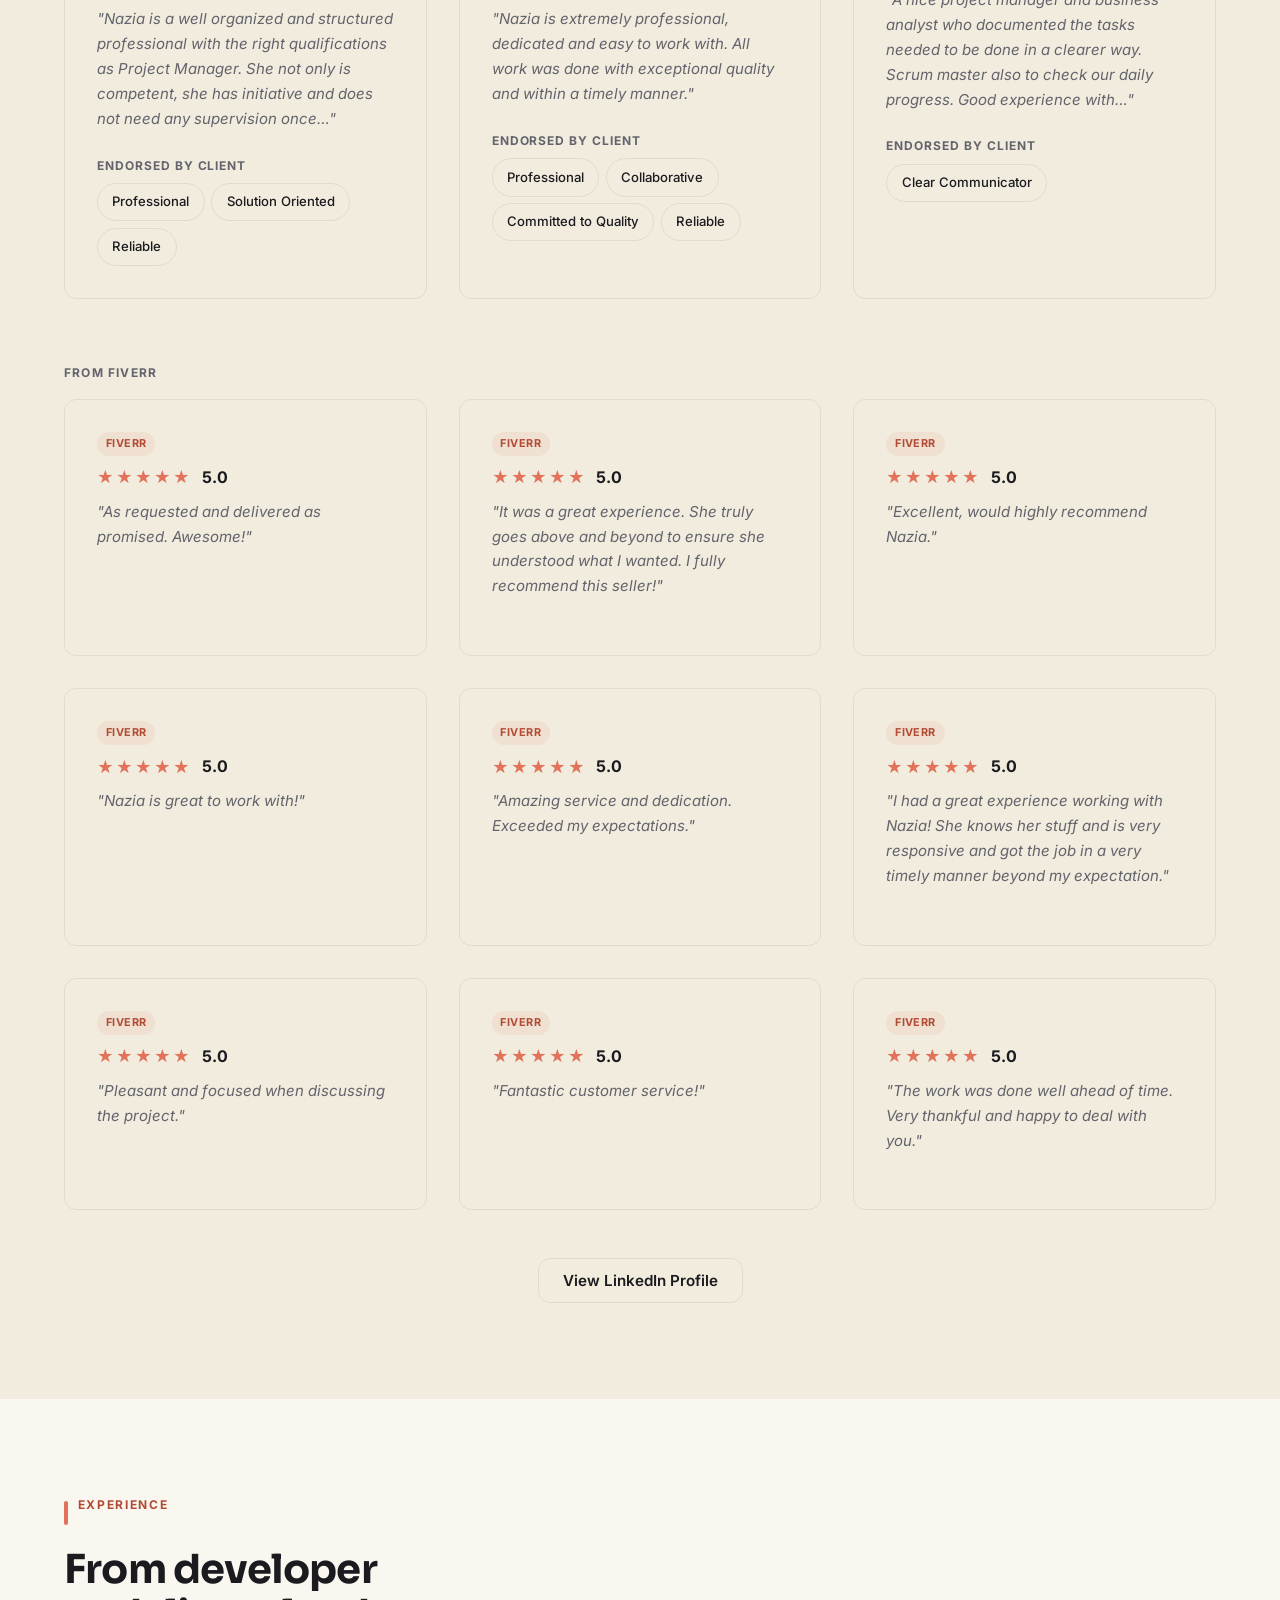
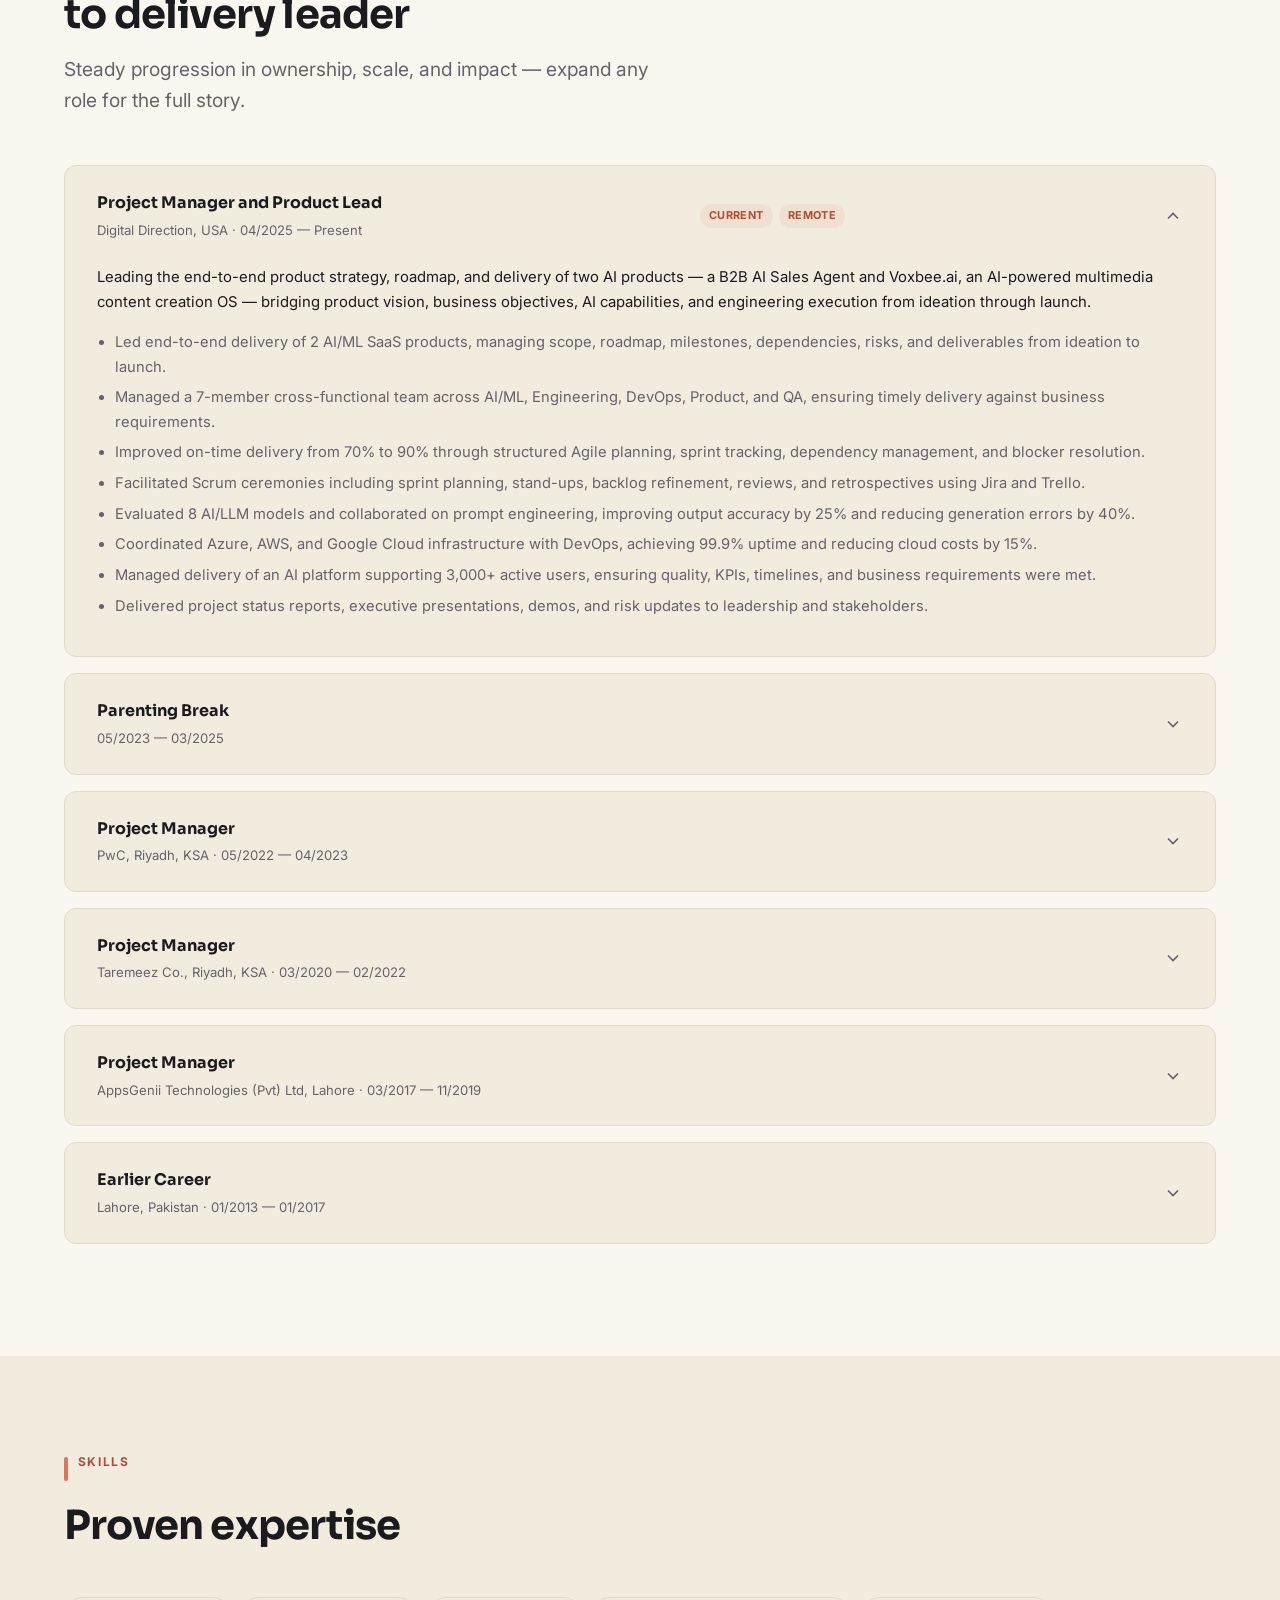
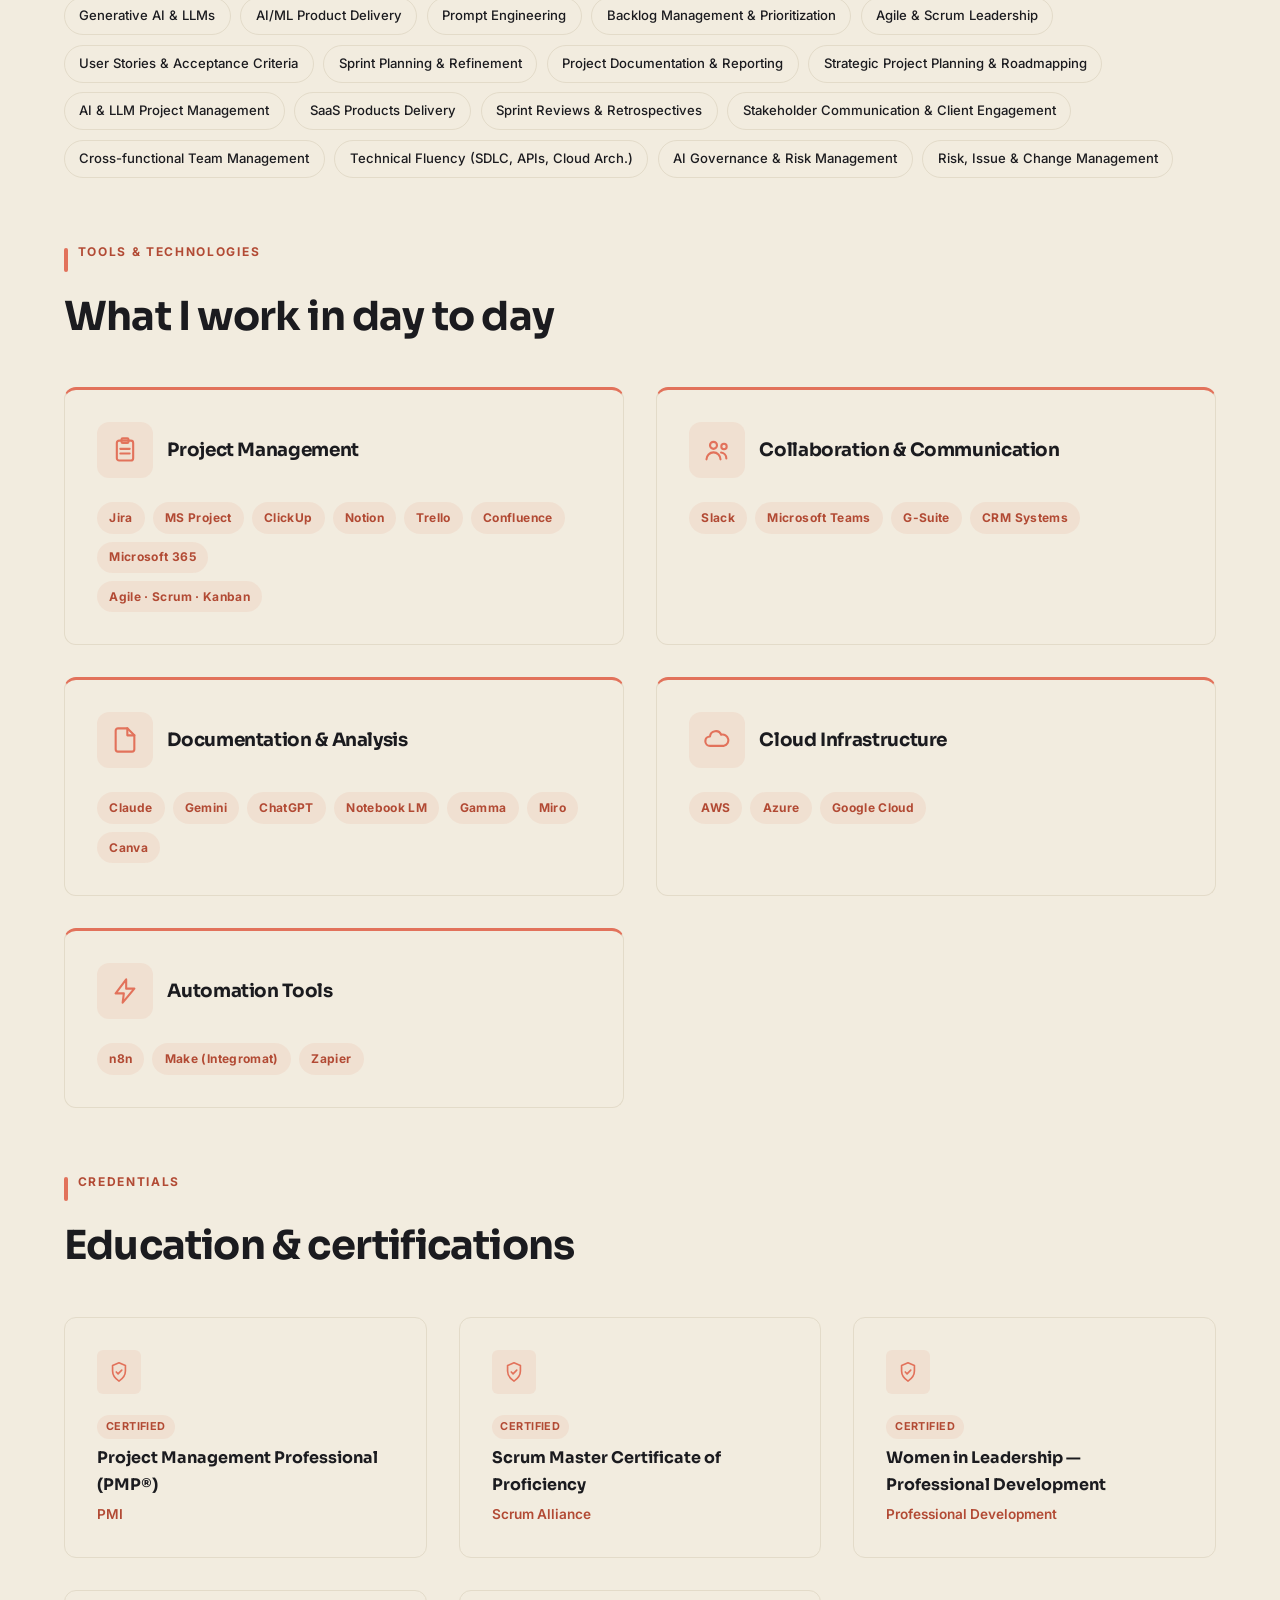
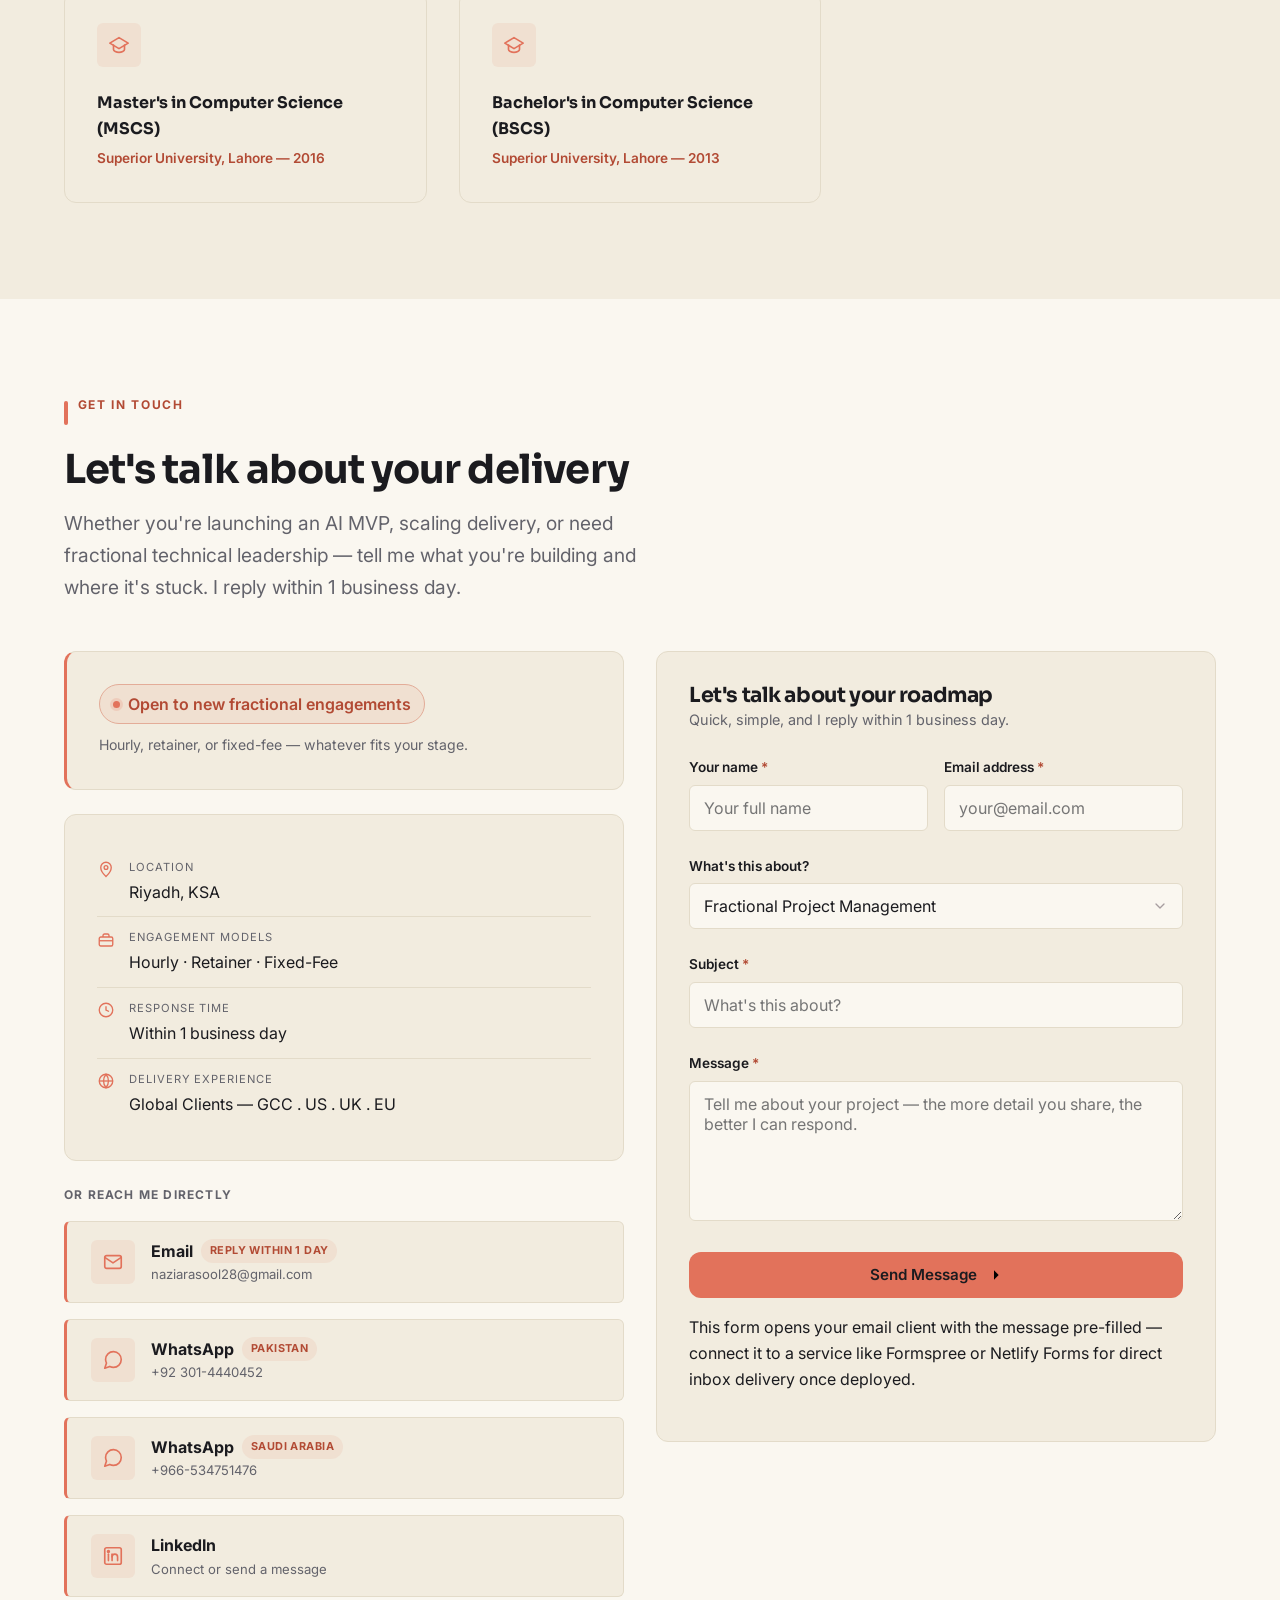
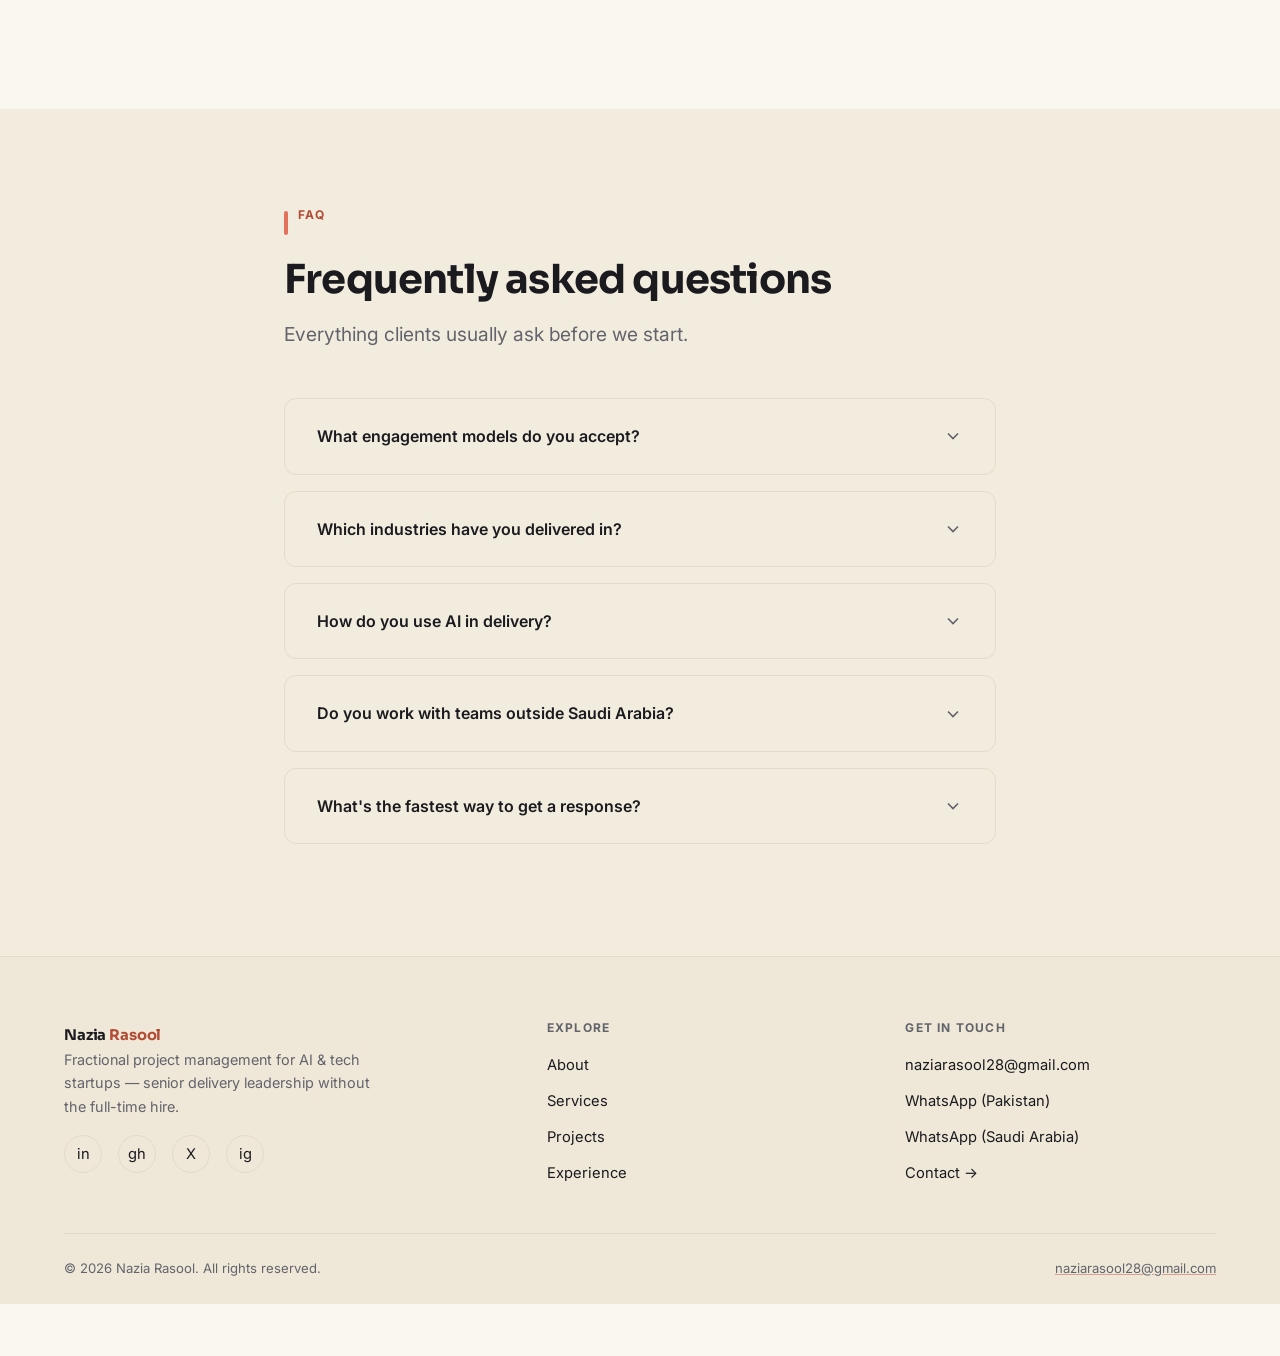
==== commit 807c5c36: "resume updated" ====
--- a/index.html
+++ b/index.html
@@ -274,8 +274,8 @@
           <div class="label">Years in IT &amp; software delivery</div>
         </div>
         <div class="stat-box">
-          <div class="num">7+</div>
-          <div class="label">Years leading AI &amp; enterprise delivery</div>
+          <div class="num">90%</div>
+          <div class="label">On-time delivery rate, up from 70%</div>
         </div>
         <div class="stat-box">
           <div class="num">3,000+</div>
@@ -305,11 +305,11 @@
           <h2>Nazia Rasool</h2>
           <p style="color:var(--text-muted);font-size:1rem;margin-top:0.3rem;">PMP® Certified Project Manager · AI &amp; Software Delivery Specialist · Riyadh, KSA</p>
           <p style="margin-top:var(--sp-3);">
-            I am a PMP®-certified Technical Project Manager with 11 years of IT experience, including 7 years leading
-            enterprise-level digital transformation, AI-powered initiatives, and complex software projects across
-            Fintech, Telehealth, On-demand Economy, and eCommerce industries. I manage the full project lifecycle
-            from ideation to launch, integrate AI tools into delivery, and bridge business objectives with
-            cutting-edge AI capabilities to ship scalable, compliant, and impactful solutions.
+            I'm a PMP®-certified Project Manager with 11 years of IT experience delivering software, FinTech, AI,
+            and digital transformation initiatives. I manage the full project lifecycle end to end — Agile/Scrum
+            delivery, product planning, stakeholder management, and risk and issue management — working across
+            Engineering, Product, QA, DevOps, Business, and executive stakeholders. I've delivered technology
+            solutions for Al-Rajhi Bank and startups across FinTech, AI, and digital transformation.
           </p>
         </div>
       </div>
@@ -353,22 +353,22 @@
           <div class="case-thumb" aria-hidden="true">VX</div>
           <span class="tag">AI &amp; SaaS</span>
           <h3 style="font-size:1.1rem;margin-top:var(--sp-2);">Voxbee.ai — Content Creation OS</h3>
-          <p style="color:var(--text-muted);font-size:0.9rem;">AI-powered multimedia OS serving 3,000+ active users. 99.9% uptime, 30% faster sprint velocity.</p>
+          <p style="color:var(--text-muted);font-size:0.9rem;">AI-powered multimedia OS serving 3,000+ active users. 99.9% uptime, on-time delivery up from 70% to 90%.</p>
           <button type="button" class="detail-trigger" data-open-modal>View Details →</button>
           <div class="case-detail">
             <span class="tag">AI &amp; SaaS</span>
             <h2 style="font-size:1.4rem;margin-top:var(--sp-2);">Voxbee.ai — AI-Powered Content Creation OS</h2>
-            <p style="color:var(--text-muted);font-size:0.85rem;margin-top:0.2rem;">Xccelerated AI, Dubai · Technical Project Manager (Remote) · 04/2026 – Present</p>
-            <p style="margin-top:var(--sp-2);">Leading end-to-end delivery of an AI-powered content creation OS for a fast-moving AI startup, managing a cross-functional team of 7 and reporting directly to the CEO and CTO.</p>
+            <p style="color:var(--text-muted);font-size:0.85rem;margin-top:0.2rem;">Digital Direction, USA · Project Manager and Product Lead (Remote) · 04/2025 – Present</p>
+            <p style="margin-top:var(--sp-2);">Leading product strategy, roadmap, and end-to-end delivery of an AI-powered content creation OS — one of two concurrent AI products I own — managing a 7-member cross-functional team across AI/ML, Engineering, DevOps, Product, and QA.</p>
             <ul style="padding-left:1.1rem;color:var(--text-muted);font-size:0.94rem;">
-              <li style="margin-bottom:0.45rem;">Serving 3,000+ active users across the platform.</li>
+              <li style="margin-bottom:0.45rem;">Supporting 3,000+ active users, with quality, KPIs, timelines, and business requirements consistently met.</li>
               <li style="margin-bottom:0.45rem;">Coordinated cloud infrastructure across Azure, AWS, and Google Cloud — 99.9% uptime, 15% lower monthly cloud costs.</li>
-              <li style="margin-bottom:0.45rem;">Implemented the full Scrum framework (all 4 ceremonies) using Jira, Trello, Claude, and Teams — sprint velocity up 30%, on-time delivery up from 70% to 90%.</li>
-              <li style="margin-bottom:0.45rem;">Evaluated 8 AI models pre-implementation and drove prompt engineering improvements — output accuracy up 25%, generation errors down 40%.</li>
-              <li>Shipped a Marketing OS and a Video &amp; Image Editor within a single month via a custom Parallel Documentation Framework — 40% faster feature delivery.</li>
+              <li style="margin-bottom:0.45rem;">Facilitated the full Scrum framework via Jira and Trello — on-time delivery up from 70% to 90%.</li>
+              <li style="margin-bottom:0.45rem;">Evaluated 8 AI/LLM models and drove prompt engineering improvements — output accuracy up 25%, generation errors down 40%.</li>
+              <li>Delivered project status reports, executive presentations, demos, and risk updates to leadership and stakeholders.</li>
             </ul>
             <span class="outcomes-label">Outcomes</span>
-            <p class="outcomes-row">3,000+ users · 99.9% uptime · 30% faster velocity · 40% faster releases</p>
+            <p class="outcomes-row">3,000+ users · 99.9% uptime · On-time delivery 70% → 90%</p>
           </div>
         </article>
 
@@ -376,15 +376,15 @@
           <div class="case-thumb" aria-hidden="true">AI</div>
           <span class="tag">AI &amp; SaaS</span>
           <h3 style="font-size:1.1rem;margin-top:var(--sp-2);">AI Sales Agent (B2B)</h3>
-          <p style="color:var(--text-muted);font-size:0.9rem;">Independent 3-month delivery across product, engineering, and AI development workstreams.</p>
+          <p style="color:var(--text-muted);font-size:0.9rem;">Product strategy and delivery for a B2B AI Sales Agent, alongside Voxbee.ai, as Product Lead.</p>
           <button type="button" class="detail-trigger" data-open-modal>View Details →</button>
           <div class="case-detail">
             <span class="tag">AI &amp; SaaS</span>
             <h2 style="font-size:1.4rem;margin-top:var(--sp-2);">AI Sales Agent (B2B)</h2>
-            <p style="color:var(--text-muted);font-size:0.85rem;margin-top:0.2rem;">Freelance, Self-Employed · Project Manager · 3-month engagement</p>
-            <p style="margin-top:var(--sp-2);">Managed delivery of a B2B AI Sales Agent project, coordinating product, engineering, and AI development workstreams for an early-stage team with no internal PM.</p>
+            <p style="color:var(--text-muted);font-size:0.85rem;margin-top:0.2rem;">Digital Direction, USA · Project Manager and Product Lead (Remote) · 04/2025 – Present</p>
+            <p style="margin-top:var(--sp-2);">Leading product strategy, roadmap, and delivery of a B2B AI Sales Agent, coordinating product, engineering, and AI development workstreams as one of two concurrent AI products I own end to end.</p>
             <span class="outcomes-label">Outcomes</span>
-            <p class="outcomes-row">Shipped in 3 months · No internal PM support</p>
+            <p class="outcomes-row">2 concurrent AI/ML SaaS products · Ideation through launch</p>
           </div>
         </article>
 
@@ -685,38 +685,23 @@
         <details class="accordion-item" open>
           <summary>
             <span class="timeline-summary">
-              <span class="role">Technical Project Manager</span>
-              <span class="meta">Xccelerated AI, Dubai · 04/2026 — Present</span>
+              <span class="role">Project Manager and Product Lead</span>
+              <span class="meta">Digital Direction, USA · 04/2025 — Present</span>
             </span>
             <span class="timeline-badges"><span class="badge">Current</span><span class="badge">Remote</span></span>
             <svg class="chev" viewBox="0 0 24 24"><polyline points="6 9 12 15 18 9"></polyline></svg>
           </summary>
           <div class="accordion-body">
-            <p class="desc">Project: Voxbee.ai — AI-Powered Content Creation OS. Leading end-to-end delivery serving 3,000+ active users, managing a cross-functional team of 7 and reporting directly to the CEO and CTO.</p>
+            <p class="desc">Leading the end-to-end product strategy, roadmap, and delivery of two AI products — a B2B AI Sales Agent and Voxbee.ai, an AI-powered multimedia content creation OS — bridging product vision, business objectives, AI capabilities, and engineering execution from ideation through launch.</p>
             <ul>
-              <li>Coordinate cloud infrastructure across Azure, AWS, and Google Cloud — 99.9% uptime, 15% lower monthly cloud costs.</li>
-              <li>Full Scrum framework (4 ceremonies) via Jira, Trello, Claude, and Teams — sprint velocity +30%, on-time delivery 70% → 90%.</li>
-              <li>Evaluated 8 AI models pre-implementation — output accuracy +25%, generation errors −40%.</li>
-              <li>Streamlined PM processes — planning overhead down 5+ hrs/week, release cycles from 4 to 2 weeks.</li>
-            </ul>
-          </div>
-        </details>
-
-        <details class="accordion-item">
-          <summary>
-            <span class="timeline-summary">
-              <span class="role">Project Manager</span>
-              <span class="meta">Freelance, Self-Employed · 04/2025 — 03/2026</span>
-            </span>
-            <svg class="chev" viewBox="0 0 24 24"><polyline points="6 9 12 15 18 9"></polyline></svg>
-          </summary>
-          <div class="accordion-body">
-            <p class="desc">Delivered independent project management for early-stage startups across AI, fintech, and logistics.</p>
-            <ul>
-              <li>AI Sales Agent (B2B) — 3-month engagement across product, engineering, and AI development workstreams.</li>
-              <li>Bank Loan Processing Portal — 4.5-month fintech build, owned from kickoff to launch.</li>
-              <li>Procurement Manager platform — 3 months, IT asset management service provider.</li>
-              <li>Ticket Booking Portal — 1.5 months, full lifecycle run independently.</li>
+              <li>Led end-to-end delivery of 2 AI/ML SaaS products, managing scope, roadmap, milestones, dependencies, risks, and deliverables from ideation to launch.</li>
+              <li>Managed a 7-member cross-functional team across AI/ML, Engineering, DevOps, Product, and QA, ensuring timely delivery against business requirements.</li>
+              <li>Improved on-time delivery from 70% to 90% through structured Agile planning, sprint tracking, dependency management, and blocker resolution.</li>
+              <li>Facilitated Scrum ceremonies including sprint planning, stand-ups, backlog refinement, reviews, and retrospectives using Jira and Trello.</li>
+              <li>Evaluated 8 AI/LLM models and collaborated on prompt engineering, improving output accuracy by 25% and reducing generation errors by 40%.</li>
+              <li>Coordinated Azure, AWS, and Google Cloud infrastructure with DevOps, achieving 99.9% uptime and reducing cloud costs by 15%.</li>
+              <li>Managed delivery of an AI platform supporting 3,000+ active users, ensuring quality, KPIs, timelines, and business requirements were met.</li>
+              <li>Delivered project status reports, executive presentations, demos, and risk updates to leadership and stakeholders.</li>
             </ul>
           </div>
         </details>
@@ -730,10 +715,12 @@
             <svg class="chev" viewBox="0 0 24 24"><polyline points="6 9 12 15 18 9"></polyline></svg>
           </summary>
           <div class="accordion-body">
-            <p class="desc">Professional engagement during career break.</p>
+            <p class="desc">Delivered freelance PM projects across FinTech, IT asset management, and eCommerce during career break.</p>
             <ul>
+              <li>Led a 4.5-month Bank Loan Processing Portal for a FinTech startup, managing scope, timelines, and end-to-end delivery.</li>
+              <li>Delivered a Procurement Manager platform in 3 months, translating requirements into a technical roadmap and execution plan.</li>
+              <li>Managed the full lifecycle of a Ticket Booking Portal, delivering in 1.5 months without internal PM support.</li>
               <li>Renewed PMP certification, strengthening project governance expertise.</li>
-              <li>Enhanced strategic thinking and decision-making through continuous learning.</li>
             </ul>
           </div>
         </details>
@@ -749,9 +736,11 @@
           <div class="accordion-body">
             <p class="desc">Project: Alrajhi Bank — Customer Services App. Managed digital transformation delivery for Saudi Arabia's largest banking platform, owning vendor relationships, Agile delivery, and executive reporting.</p>
             <ul>
-              <li>Led the digital transformation, coordinating cross-functional delivery to meet scope, timeline, and quality targets.</li>
-              <li>Enhanced vendor coordination and compliance, improving delivery efficiency and accountability.</li>
-              <li>Prepared executive-ready materials for steering committees; supported financial tracking and vendor governance.</li>
+              <li>Led Agile/Scrum delivery of Al-Rajhi Bank's Customer Services App, coordinating cross-functional teams, vendors, and stakeholders across the SDLC to meet scope, timeline, quality, and business objectives.</li>
+              <li>Facilitated Sprint Planning, Daily Stand-ups, Backlog Prioritization, progress tracking, impediment removal, and issue resolution across IT, CRM, business, and vendor teams.</li>
+              <li>Managed vendor relationships, deliverables, dependencies, compliance, performance, and vendor governance, ensuring accountability and timely delivery.</li>
+              <li>Coordinated stakeholder communication and cross-functional collaboration, aligning business, Product/CRM, IT, technical teams, and external vendors.</li>
+              <li>Prepared executive reporting, Steering Committee presentations, KPI tracking, and project status updates, providing visibility into progress, risks, issues, dependencies, and milestones.</li>
             </ul>
           </div>
         </details>
@@ -785,9 +774,10 @@
           <div class="accordion-body">
             <p class="desc">Owned end-to-end delivery across multiple concurrent projects, bringing a business analysis background into Agile project leadership.</p>
             <ul>
-              <li>Led end-to-end delivery for multiple concurrent projects from ideation to closure.</li>
-              <li>Facilitated Agile ceremonies and developed project plans, budgets, and timelines.</li>
-              <li>Strengthened stakeholder confidence through transparent communication and reliable, on-time execution.</li>
+              <li>Handled multiple concurrent software projects across the full SDLC, from initiation through closure, ensuring alignment with scope, timelines, and business objectives.</li>
+              <li>Developed and maintained project plans, budgets, schedules, milestones, deliverables, and resource plans to support predictable delivery.</li>
+              <li>Facilitated Agile/Scrum ceremonies, including Sprint Planning, Daily Stand-ups, Sprint Reviews, Retrospectives, and Backlog Refinement, coordinating development and business teams.</li>
+              <li>Managed project documentation, stakeholder communication, status reporting, and cross-functional collaboration across management, business, and technical teams.</li>
             </ul>
           </div>
         </details>
@@ -820,15 +810,23 @@
         <h2>Proven expertise</h2>
       </div>
       <div class="reveal" style="display:flex;flex-wrap:wrap;gap:0.6rem;margin-bottom:var(--sp-6);">
+        <span class="pill">Generative AI &amp; LLMs</span>
+        <span class="pill">AI/ML Product Delivery</span>
+        <span class="pill">Prompt Engineering</span>
+        <span class="pill">Backlog Management &amp; Prioritization</span>
+        <span class="pill">Agile &amp; Scrum Leadership</span>
+        <span class="pill">User Stories &amp; Acceptance Criteria</span>
+        <span class="pill">Sprint Planning &amp; Refinement</span>
+        <span class="pill">Project Documentation &amp; Reporting</span>
+        <span class="pill">Strategic Project Planning &amp; Roadmapping</span>
         <span class="pill">AI &amp; LLM Project Management</span>
+        <span class="pill">SaaS Products Delivery</span>
+        <span class="pill">Sprint Reviews &amp; Retrospectives</span>
         <span class="pill">Stakeholder Communication &amp; Client Engagement</span>
-        <span class="pill">Strategic Project Planning &amp; Roadmapping</span>
-        <span class="pill">Machine Learning Project Delivery</span>
-        <span class="pill">Cloud Platforms (AWS, Azure)</span>
-        <span class="pill">Agile &amp; Scrum Leadership</span>
         <span class="pill">Cross-functional Team Management</span>
-        <span class="pill">Technical Fluency</span>
+        <span class="pill">Technical Fluency (SDLC, APIs, Cloud Arch.)</span>
         <span class="pill">AI Governance &amp; Risk Management</span>
+        <span class="pill">Risk, Issue &amp; Change Management</span>
       </div>
 
       <div class="section-head reveal">
@@ -865,7 +863,17 @@
             <h3 style="font-size:1.15rem;">Documentation &amp; Analysis</h3>
           </div>
           <div style="display:flex;flex-wrap:wrap;gap:0.5rem;">
-            <span class="tag">Claude</span><span class="tag">Gemini</span><span class="tag">ChatGPT</span><span class="tag">Gamma</span><span class="tag">Miro</span><span class="tag">Canva</span>
+            <span class="tag">Claude</span><span class="tag">Gemini</span><span class="tag">ChatGPT</span><span class="tag">Notebook LM</span><span class="tag">Gamma</span><span class="tag">Miro</span><span class="tag">Canva</span>
+          </div>
+        </div>
+
+        <div class="card card--accent reveal">
+          <div style="display:flex;align-items:center;gap:0.9rem;margin-bottom:var(--sp-3);">
+            <div class="icon-badge icon-badge--lg" style="margin-bottom:0;"><svg viewBox="0 0 24 24"><path d="M6 17a4 4 0 010-8 5 5 0 019.6-1.5A4.5 4.5 0 0118 17H6z"></path></svg></div>
+            <h3 style="font-size:1.15rem;">Cloud Infrastructure</h3>
+          </div>
+          <div style="display:flex;flex-wrap:wrap;gap:0.5rem;">
+            <span class="tag">AWS</span><span class="tag">Azure</span><span class="tag">Google Cloud</span>
           </div>
         </div>
 
@@ -960,6 +968,20 @@
             <div>
               <div class="title-row">Email <span class="badge">Reply within 1 day</span></div>
               <div class="sub">naziarasool28@gmail.com</div>
+            </div>
+          </a>
+          <a class="contact-method" href="https://wa.me/923014440452" target="_blank" rel="noopener">
+            <div class="icon-badge"><svg viewBox="0 0 24 24"><path d="M21 11.5a8.5 8.5 0 01-8.5 8.5 8.4 8.4 0 01-4-1L3 21l1.9-5.7a8.4 8.4 0 01-1-4A8.5 8.5 0 1121 11.5z"></path></svg></div>
+            <div>
+              <div class="title-row">WhatsApp <span class="badge">Pakistan</span></div>
+              <div class="sub">+92 301-4440452</div>
+            </div>
+          </a>
+          <a class="contact-method" href="https://wa.me/966534751476" target="_blank" rel="noopener">
+            <div class="icon-badge"><svg viewBox="0 0 24 24"><path d="M21 11.5a8.5 8.5 0 01-8.5 8.5 8.4 8.4 0 01-4-1L3 21l1.9-5.7a8.4 8.4 0 01-1-4A8.5 8.5 0 1121 11.5z"></path></svg></div>
+            <div>
+              <div class="title-row">WhatsApp <span class="badge">Saudi Arabia</span></div>
+              <div class="sub">+966-534751476</div>
             </div>
           </a>
           <a class="contact-method" href="https://www.linkedin.com/in/nazia-rasool/" target="_blank" rel="noopener">
@@ -1088,6 +1110,8 @@
         <h4>Get in Touch</h4>
         <ul>
           <li><a href="mailto:naziarasool28@gmail.com">naziarasool28@gmail.com</a></li>
+          <li><a href="https://wa.me/923014440452" target="_blank" rel="noopener">WhatsApp (Pakistan)</a></li>
+          <li><a href="https://wa.me/966534751476" target="_blank" rel="noopener">WhatsApp (Saudi Arabia)</a></li>
           <li><a href="#contact">Contact →</a></li>
         </ul>
       </div>
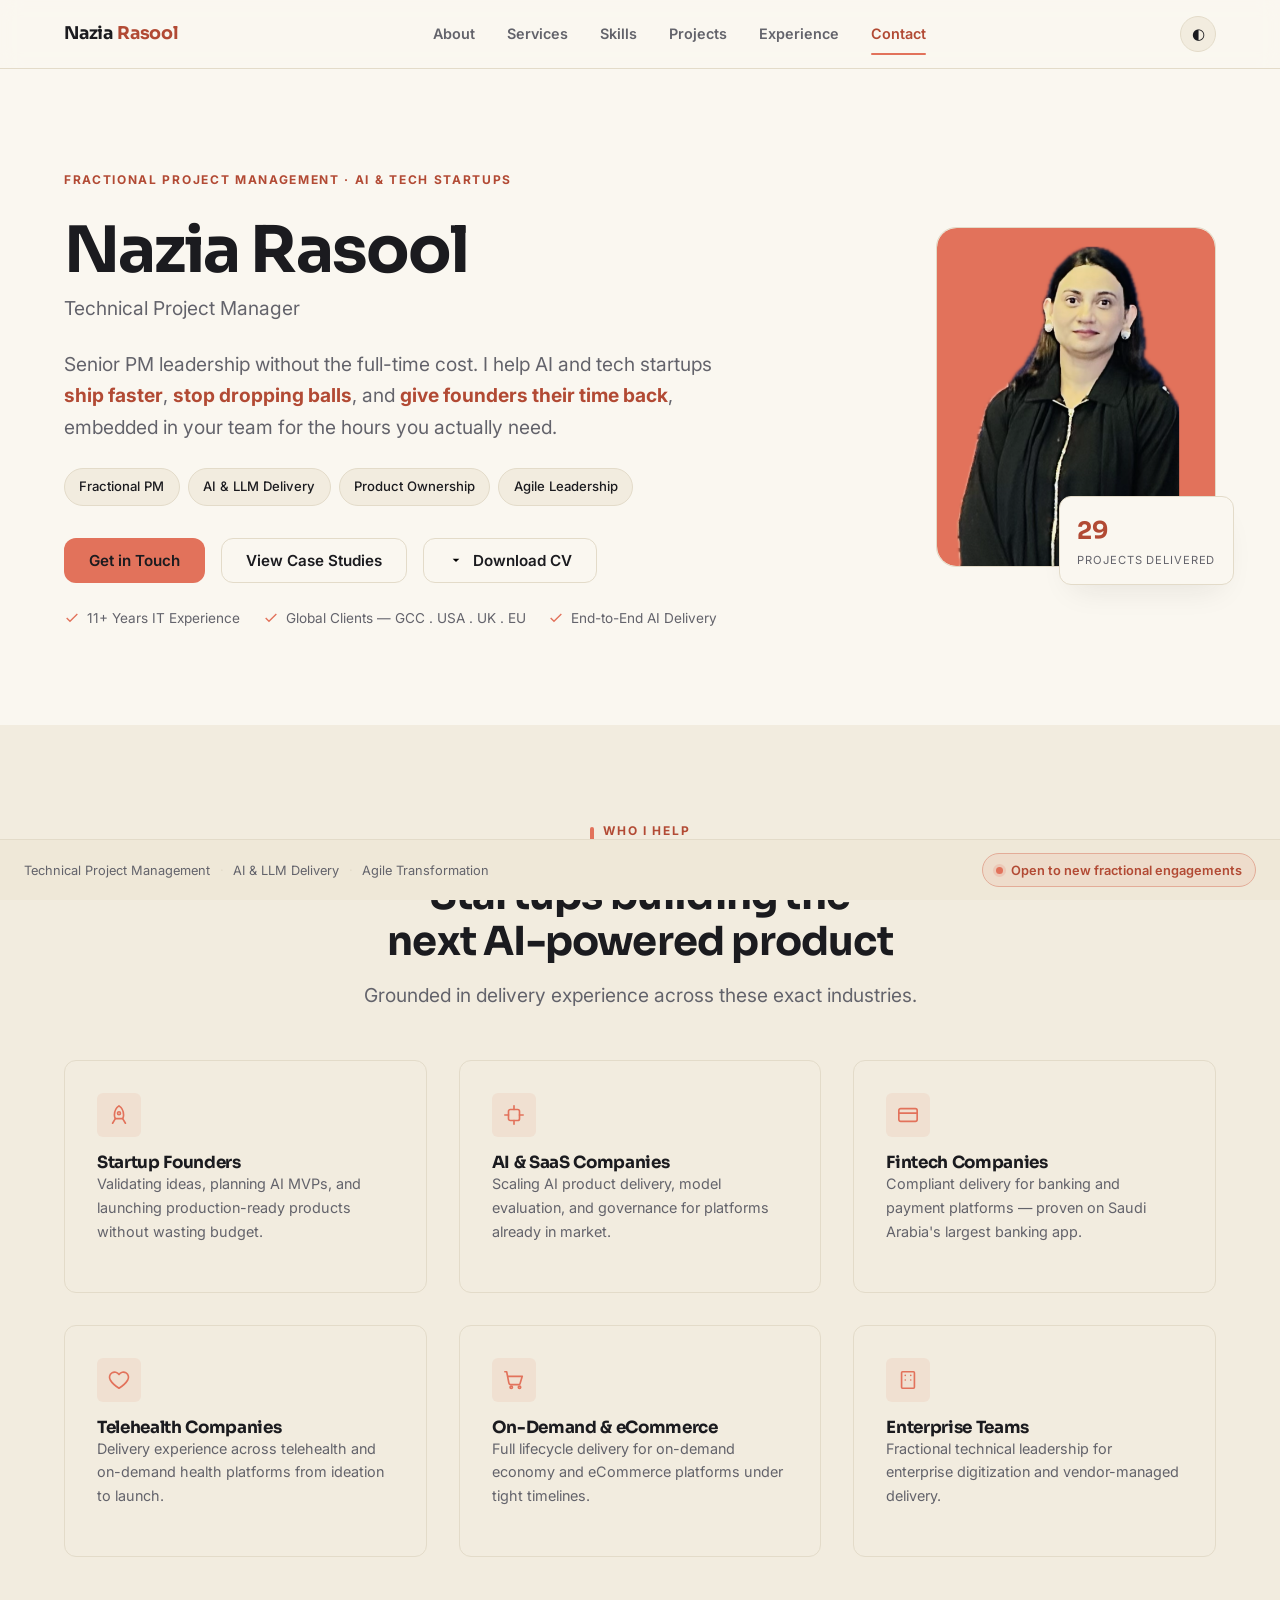
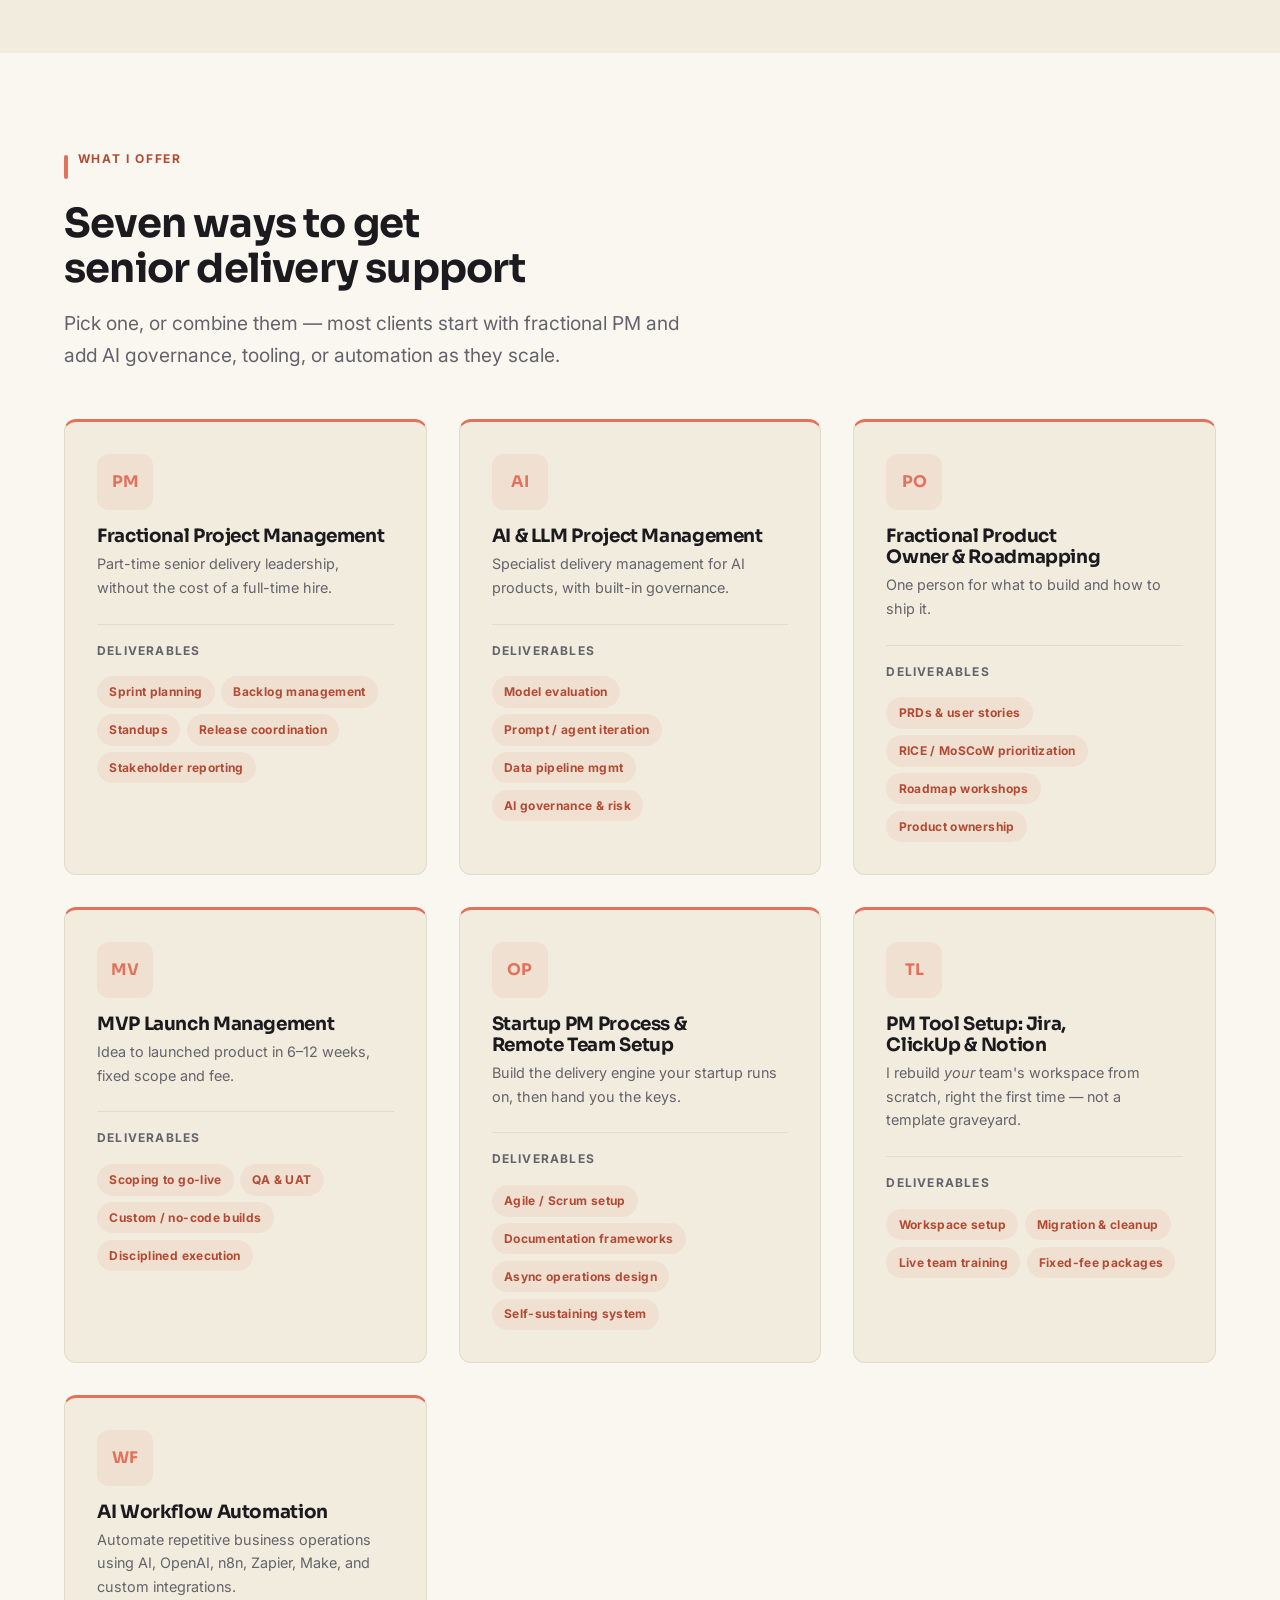
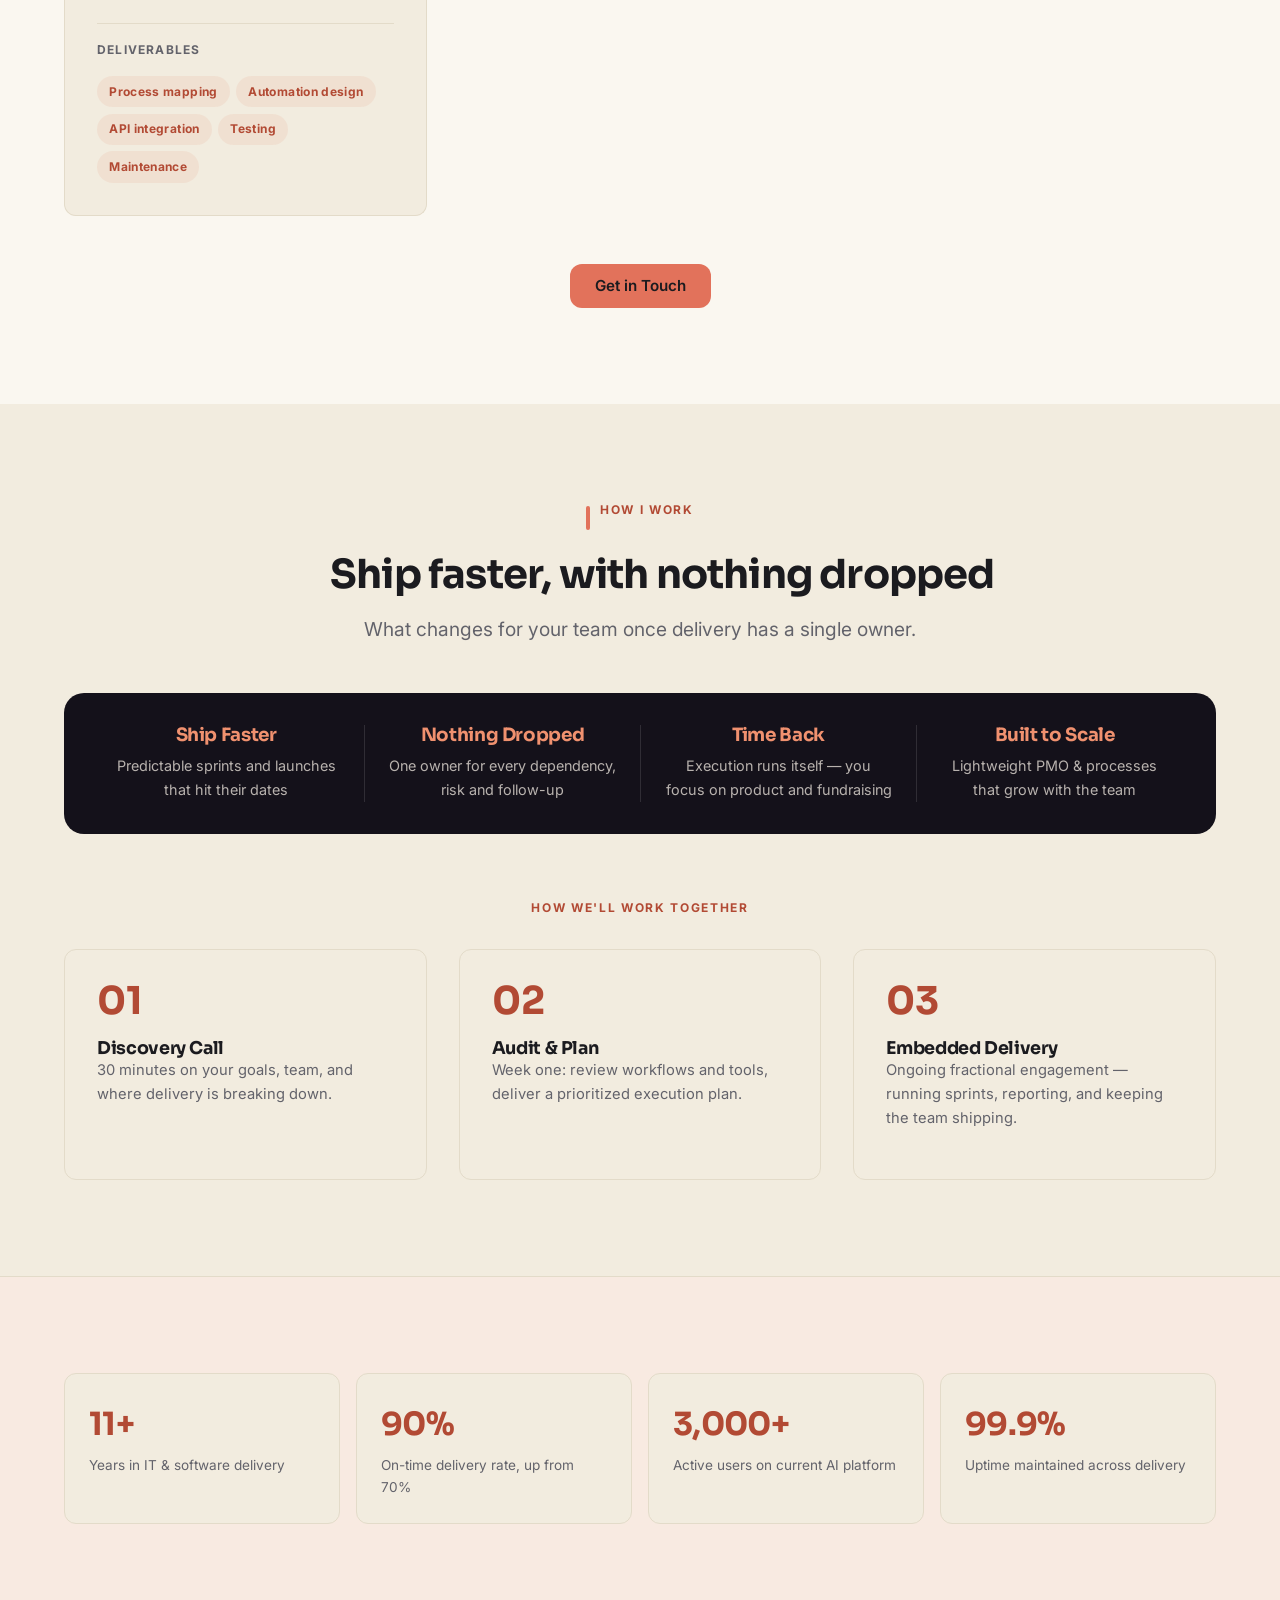
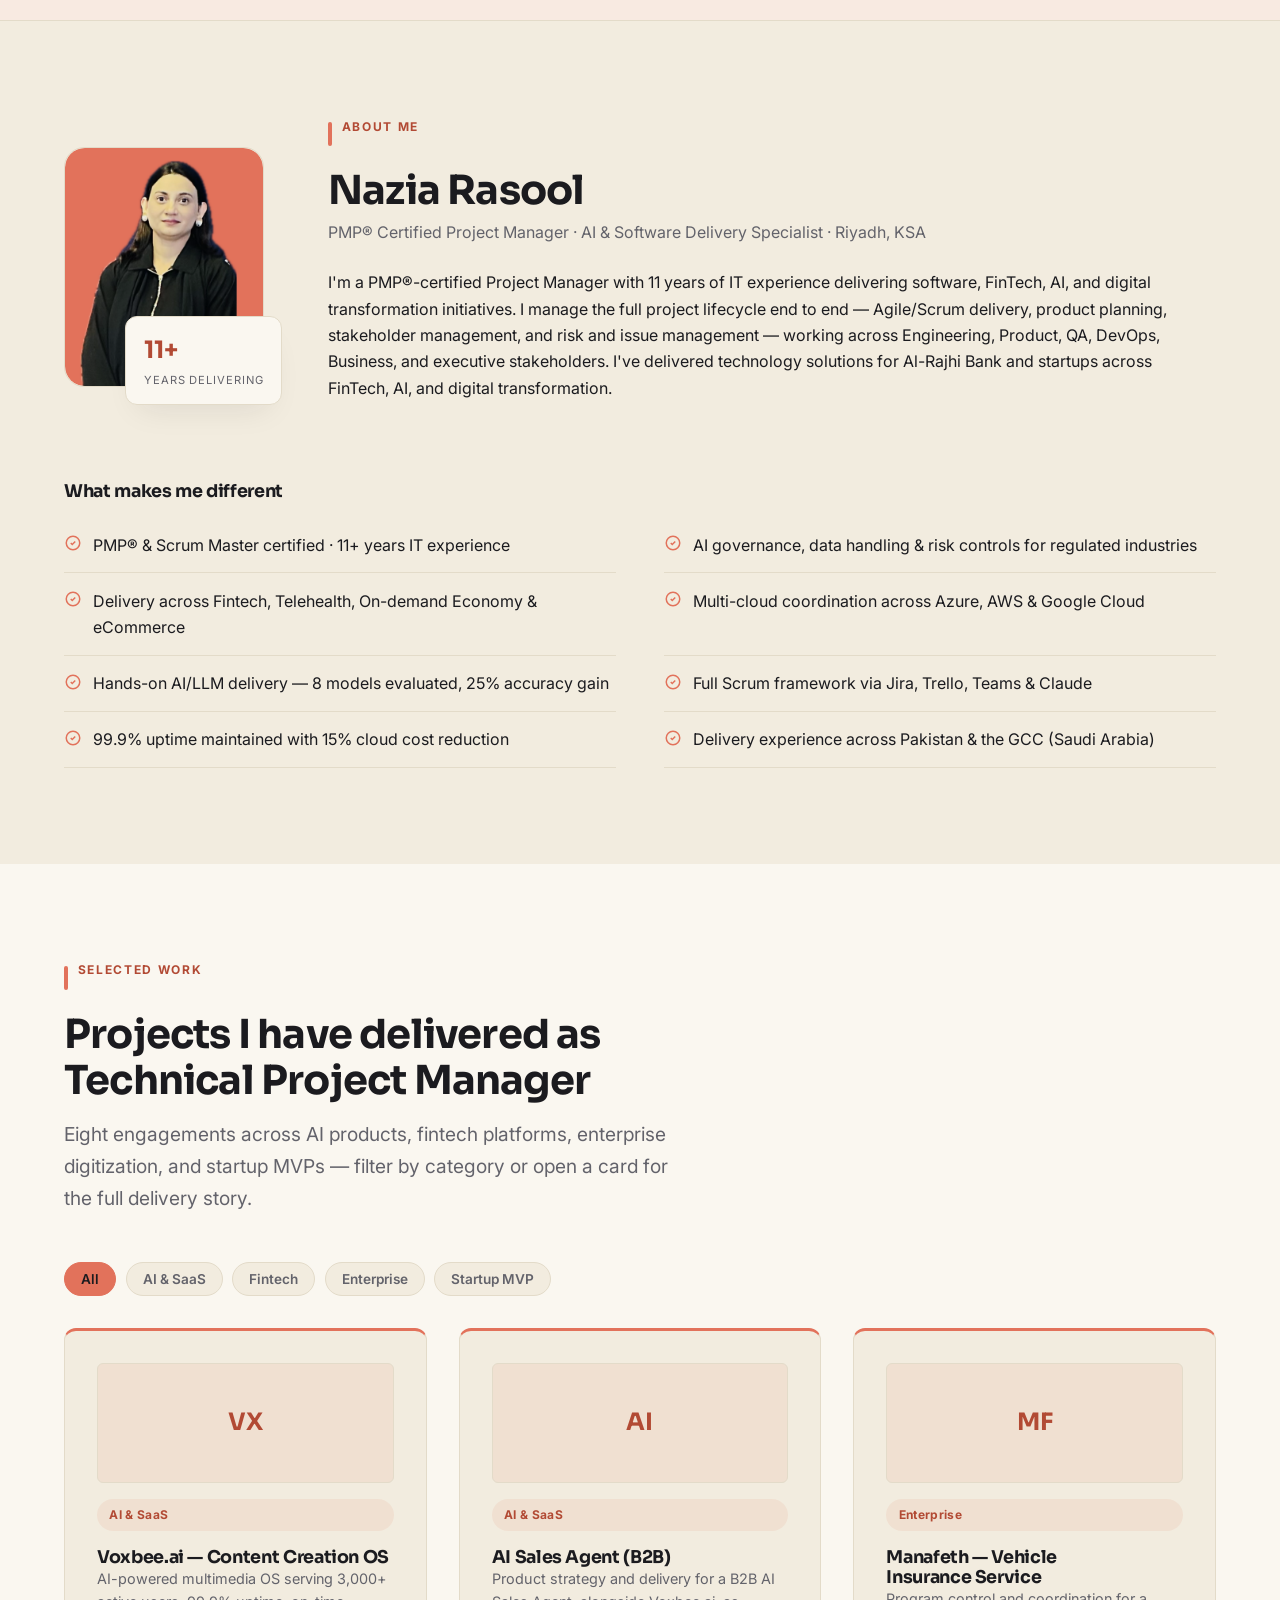
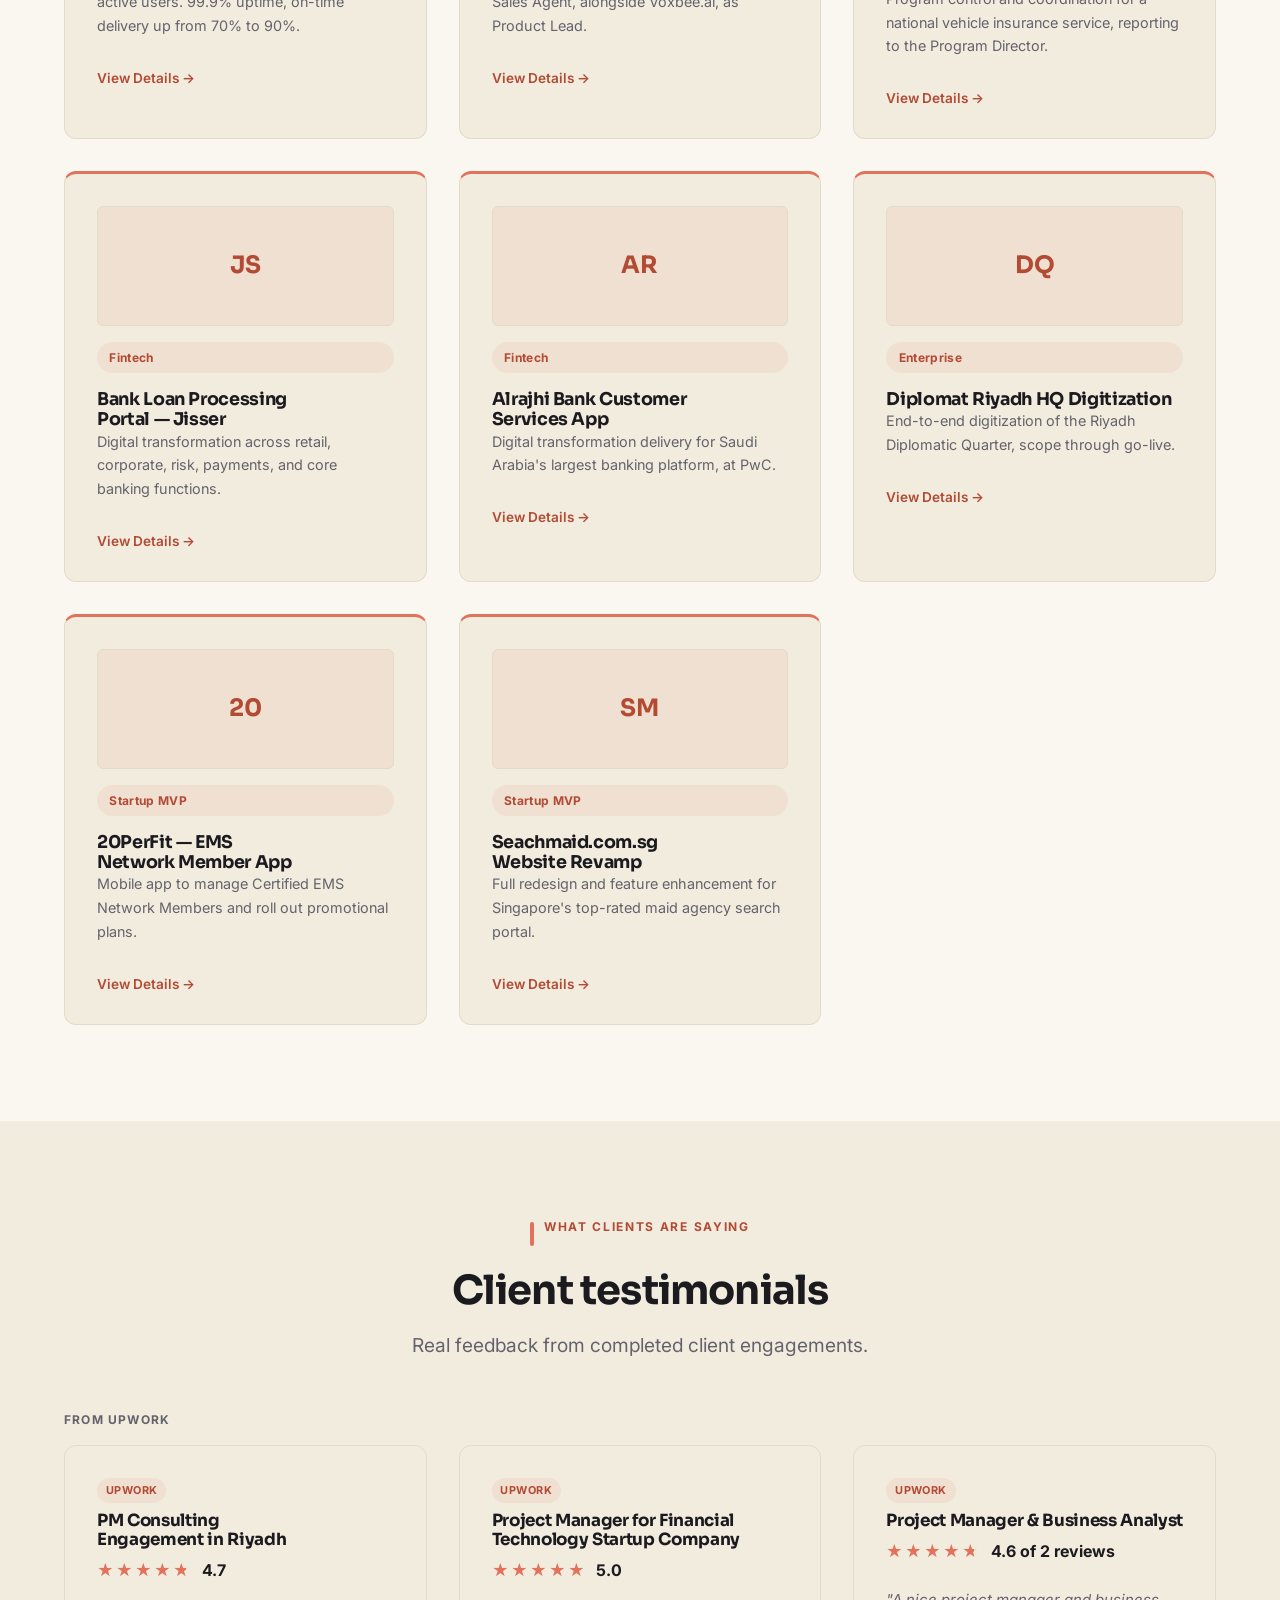
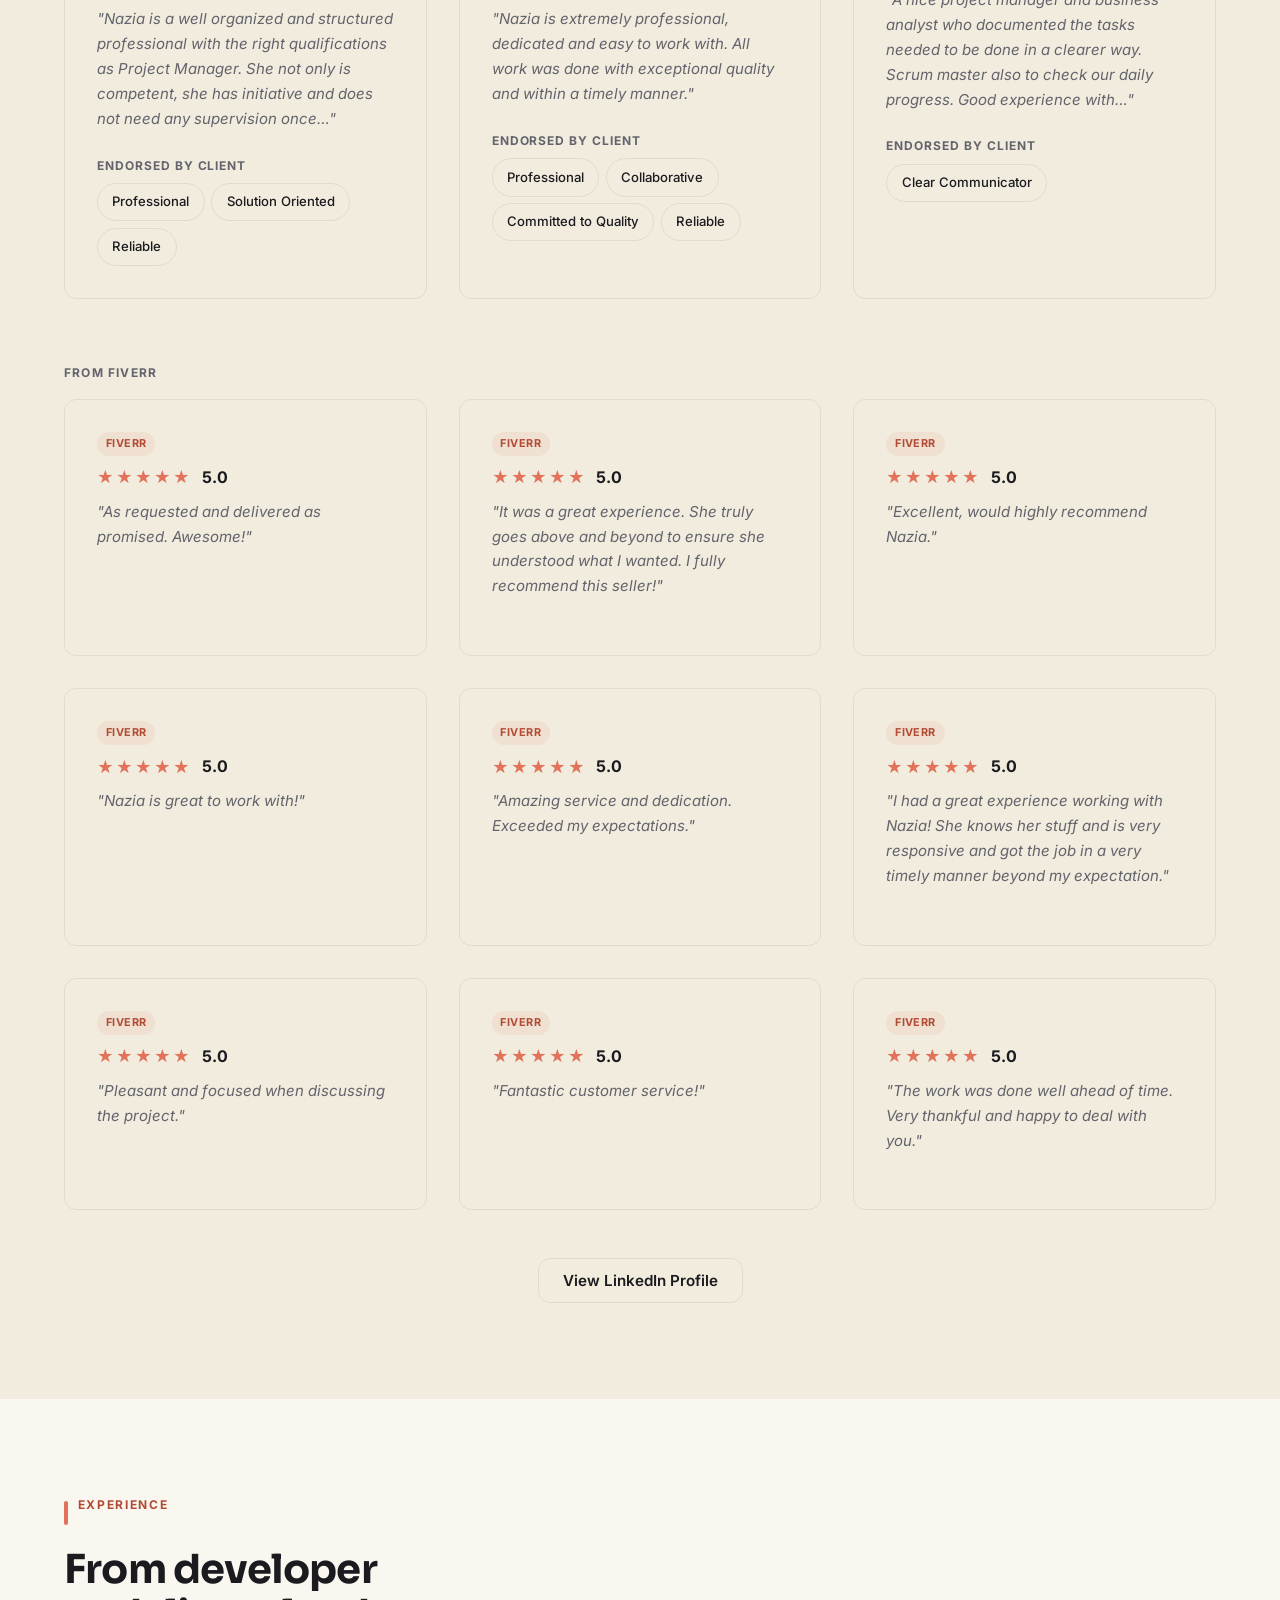
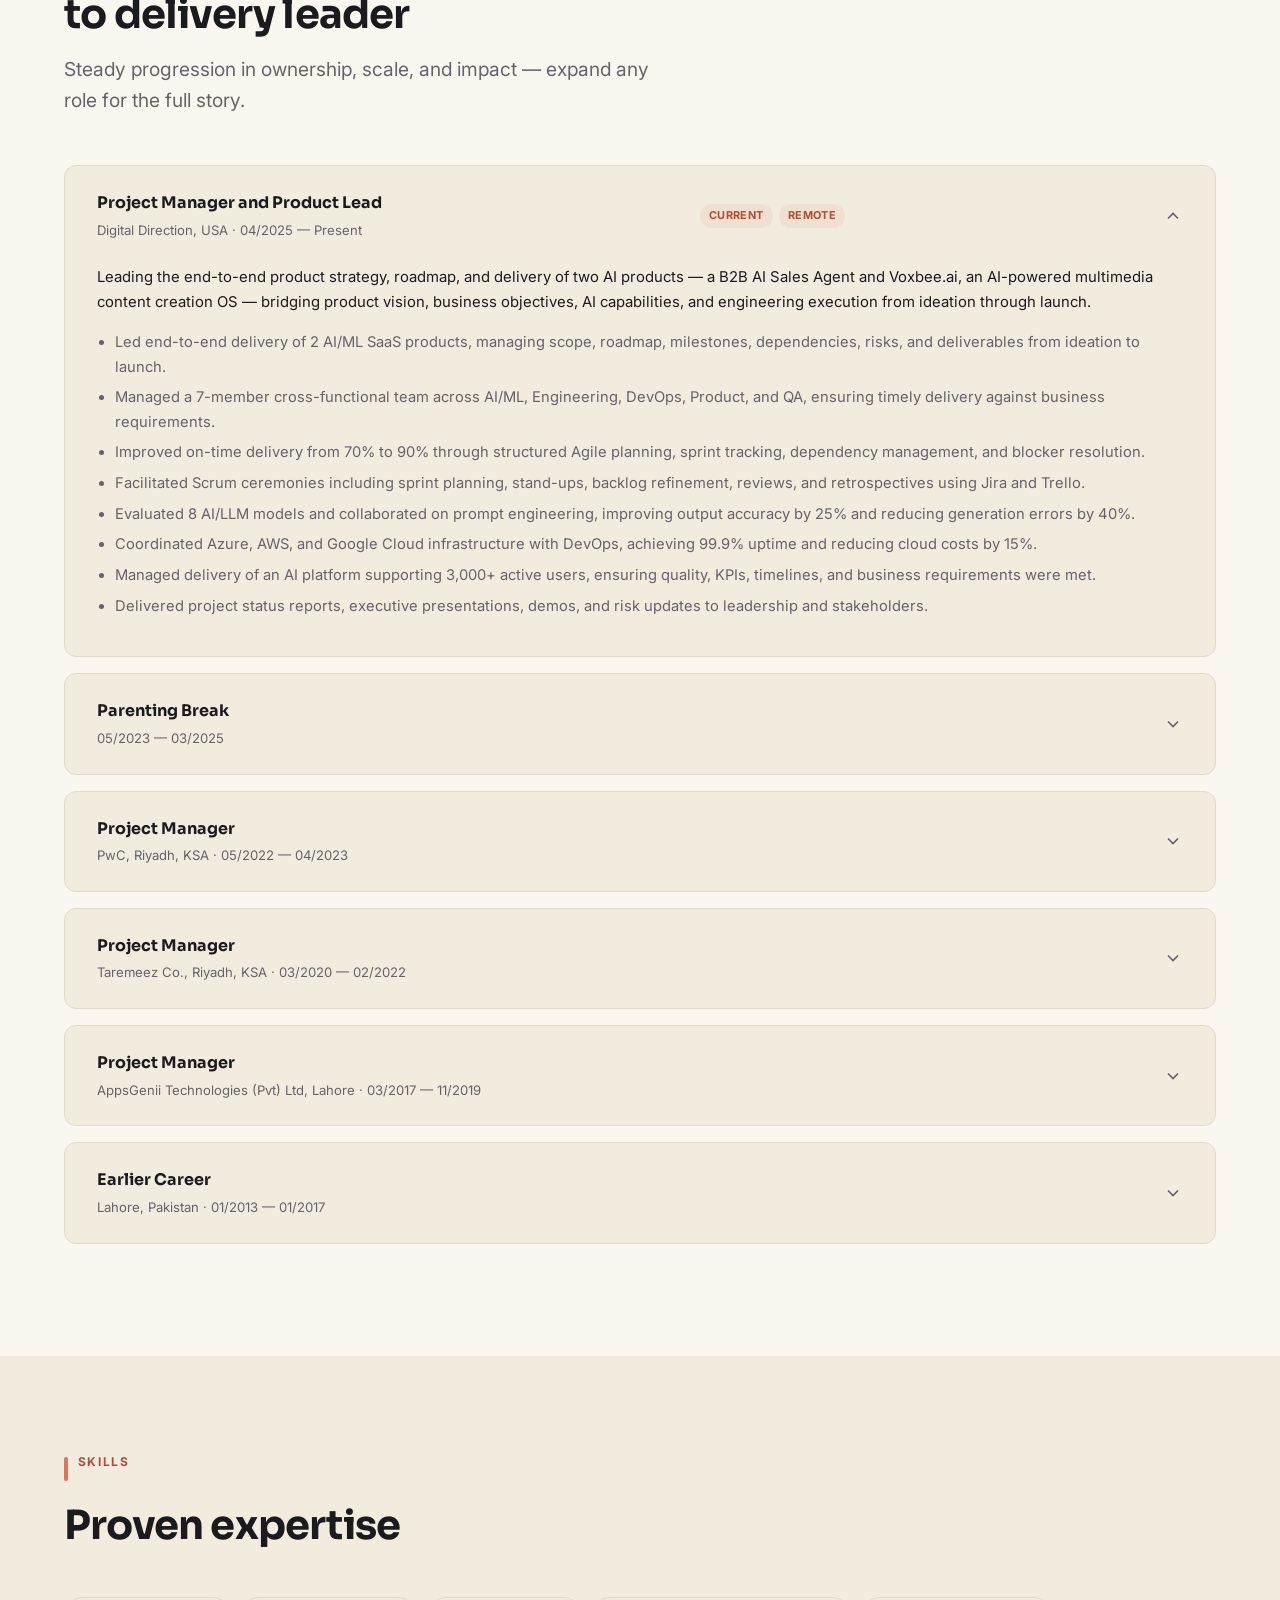
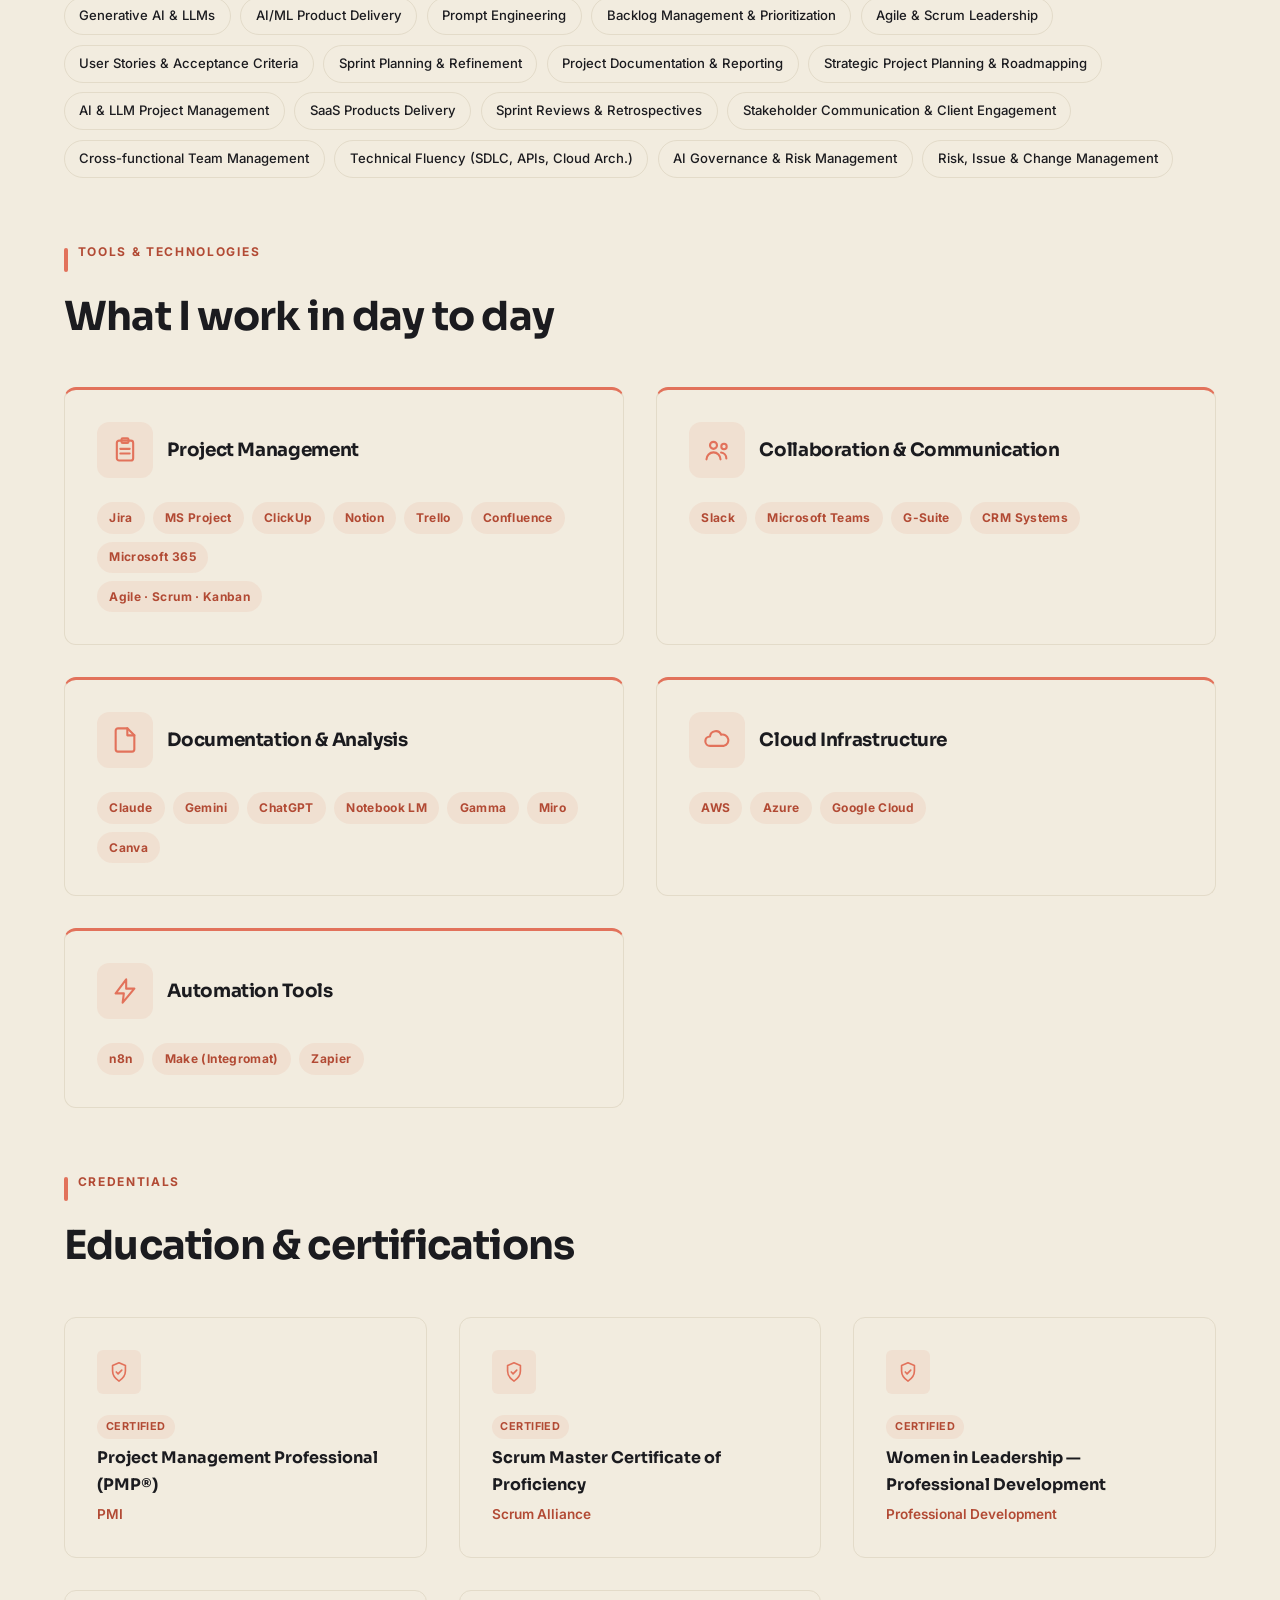
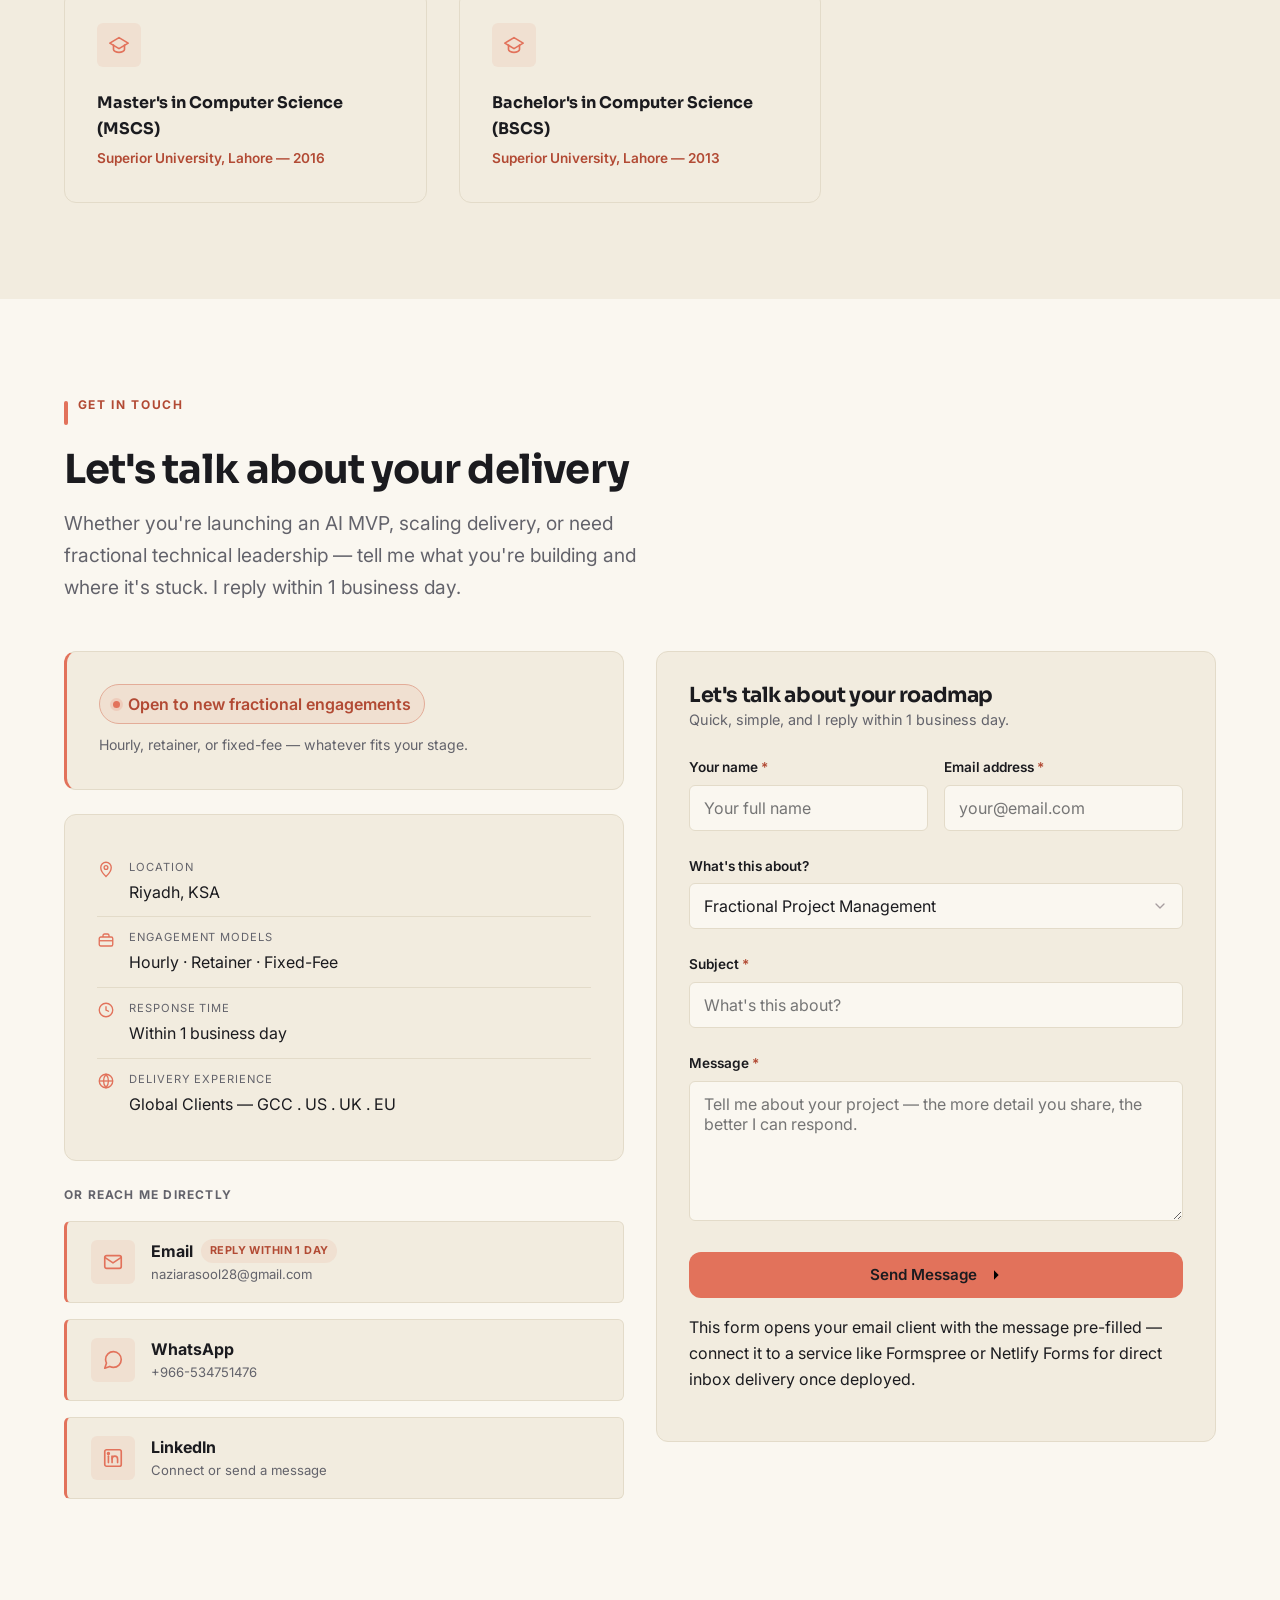
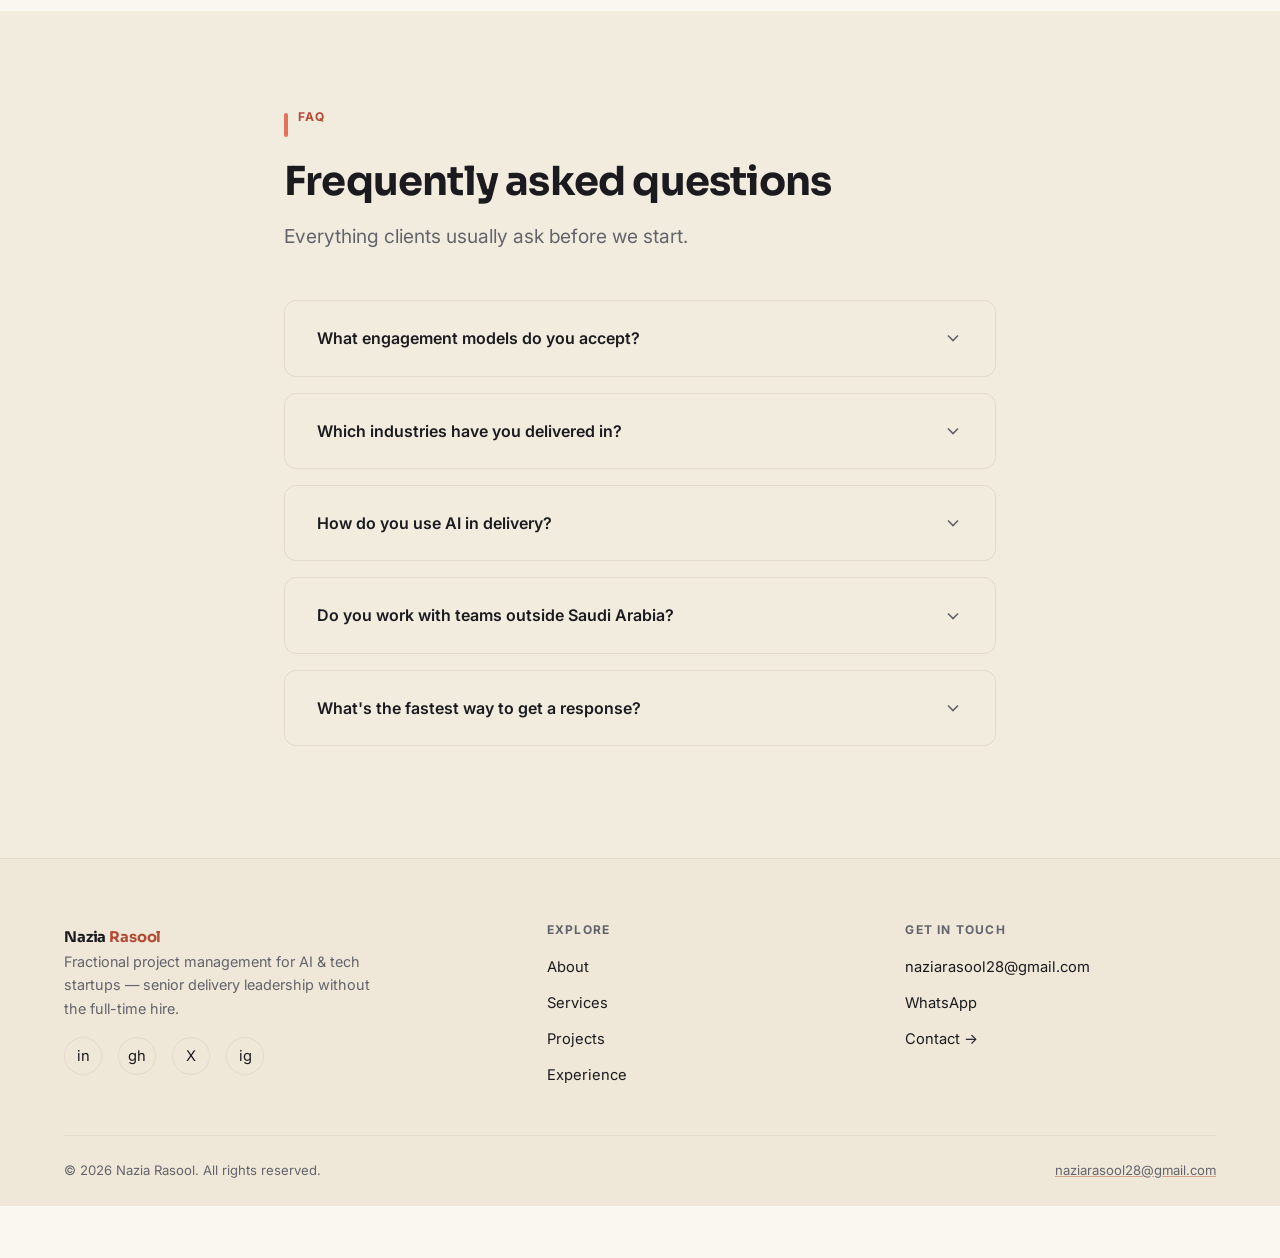
==== commit 03841ac8: "removed pakistani no" ====
--- a/index.html
+++ b/index.html
@@ -970,17 +970,10 @@
               <div class="sub">naziarasool28@gmail.com</div>
             </div>
           </a>
-          <a class="contact-method" href="https://wa.me/923014440452" target="_blank" rel="noopener">
-            <div class="icon-badge"><svg viewBox="0 0 24 24"><path d="M21 11.5a8.5 8.5 0 01-8.5 8.5 8.4 8.4 0 01-4-1L3 21l1.9-5.7a8.4 8.4 0 01-1-4A8.5 8.5 0 1121 11.5z"></path></svg></div>
-            <div>
-              <div class="title-row">WhatsApp <span class="badge">Pakistan</span></div>
-              <div class="sub">+92 301-4440452</div>
-            </div>
-          </a>
           <a class="contact-method" href="https://wa.me/966534751476" target="_blank" rel="noopener">
             <div class="icon-badge"><svg viewBox="0 0 24 24"><path d="M21 11.5a8.5 8.5 0 01-8.5 8.5 8.4 8.4 0 01-4-1L3 21l1.9-5.7a8.4 8.4 0 01-1-4A8.5 8.5 0 1121 11.5z"></path></svg></div>
             <div>
-              <div class="title-row">WhatsApp <span class="badge">Saudi Arabia</span></div>
+              <div class="title-row">WhatsApp</div>
               <div class="sub">+966-534751476</div>
             </div>
           </a>
@@ -1110,8 +1103,7 @@
         <h4>Get in Touch</h4>
         <ul>
           <li><a href="mailto:naziarasool28@gmail.com">naziarasool28@gmail.com</a></li>
-          <li><a href="https://wa.me/923014440452" target="_blank" rel="noopener">WhatsApp (Pakistan)</a></li>
-          <li><a href="https://wa.me/966534751476" target="_blank" rel="noopener">WhatsApp (Saudi Arabia)</a></li>
+          <li><a href="https://wa.me/966534751476" target="_blank" rel="noopener">WhatsApp</a></li>
           <li><a href="#contact">Contact →</a></li>
         </ul>
       </div>
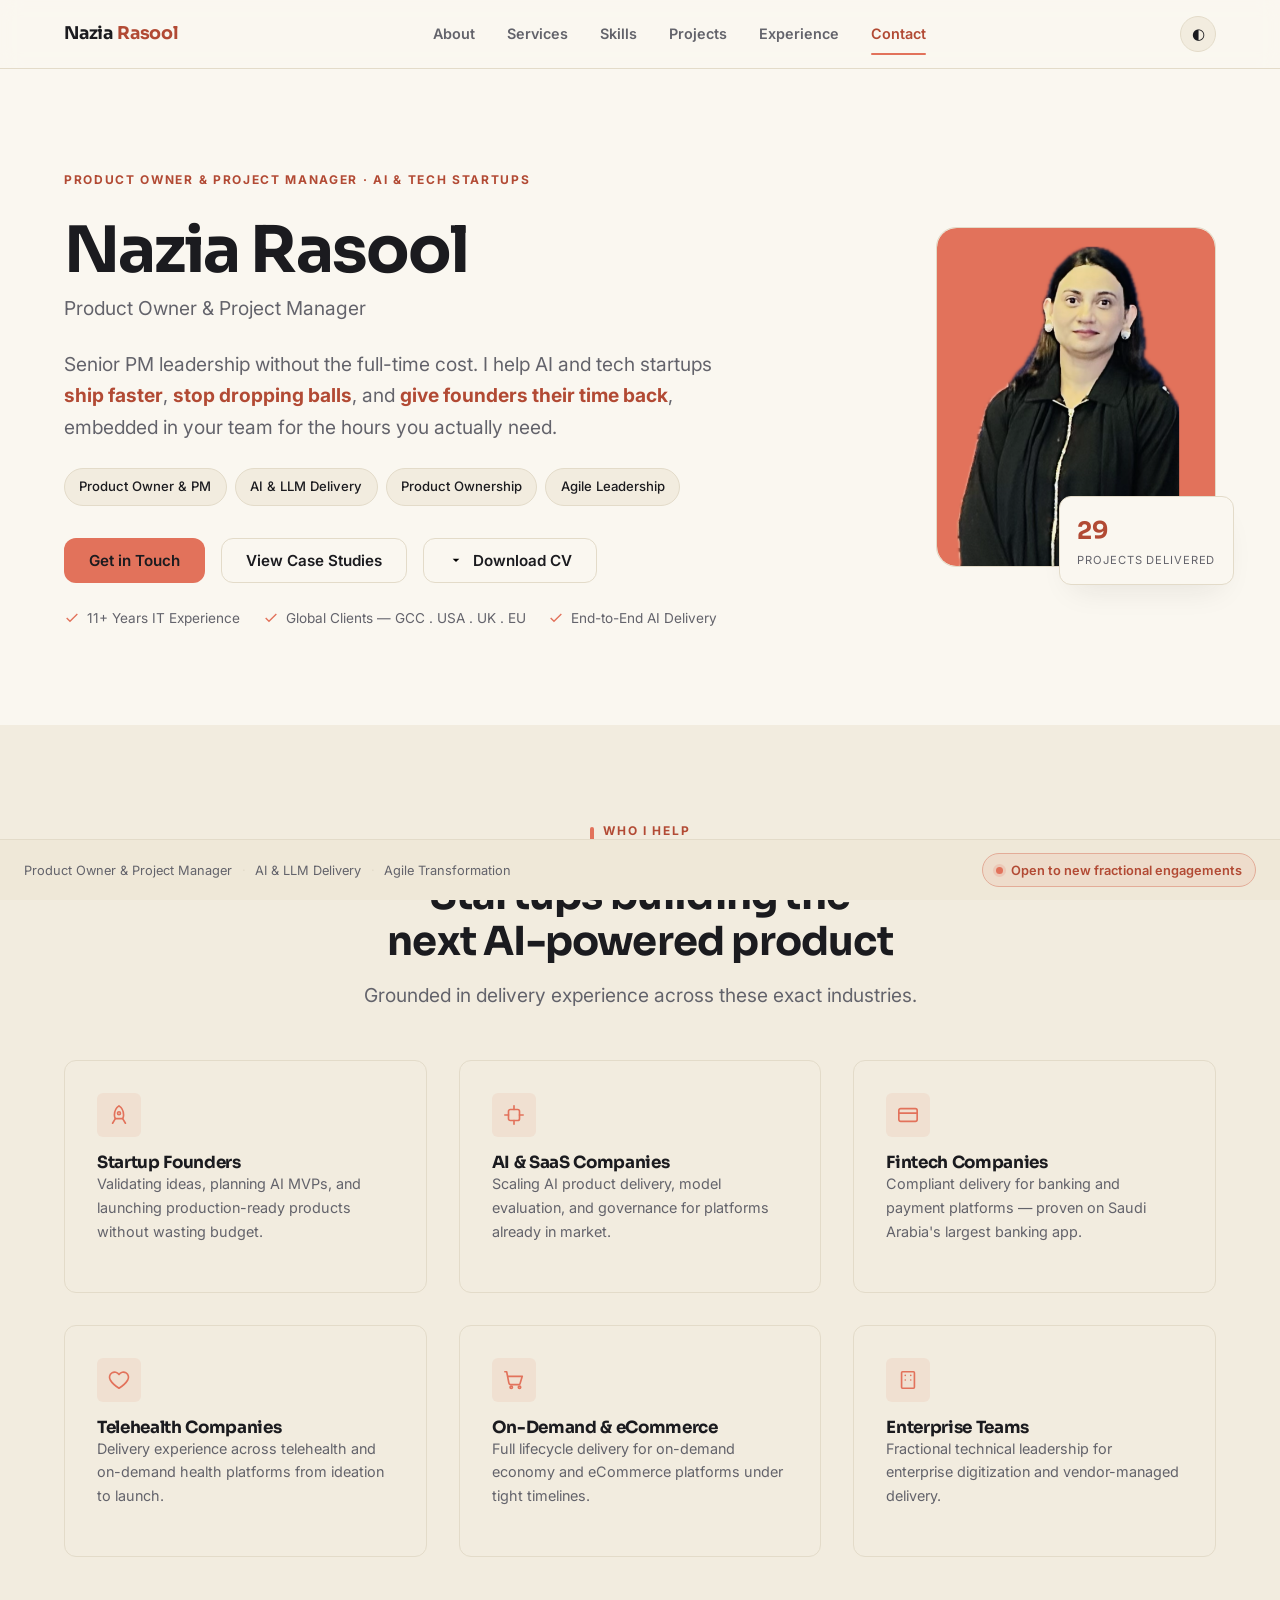
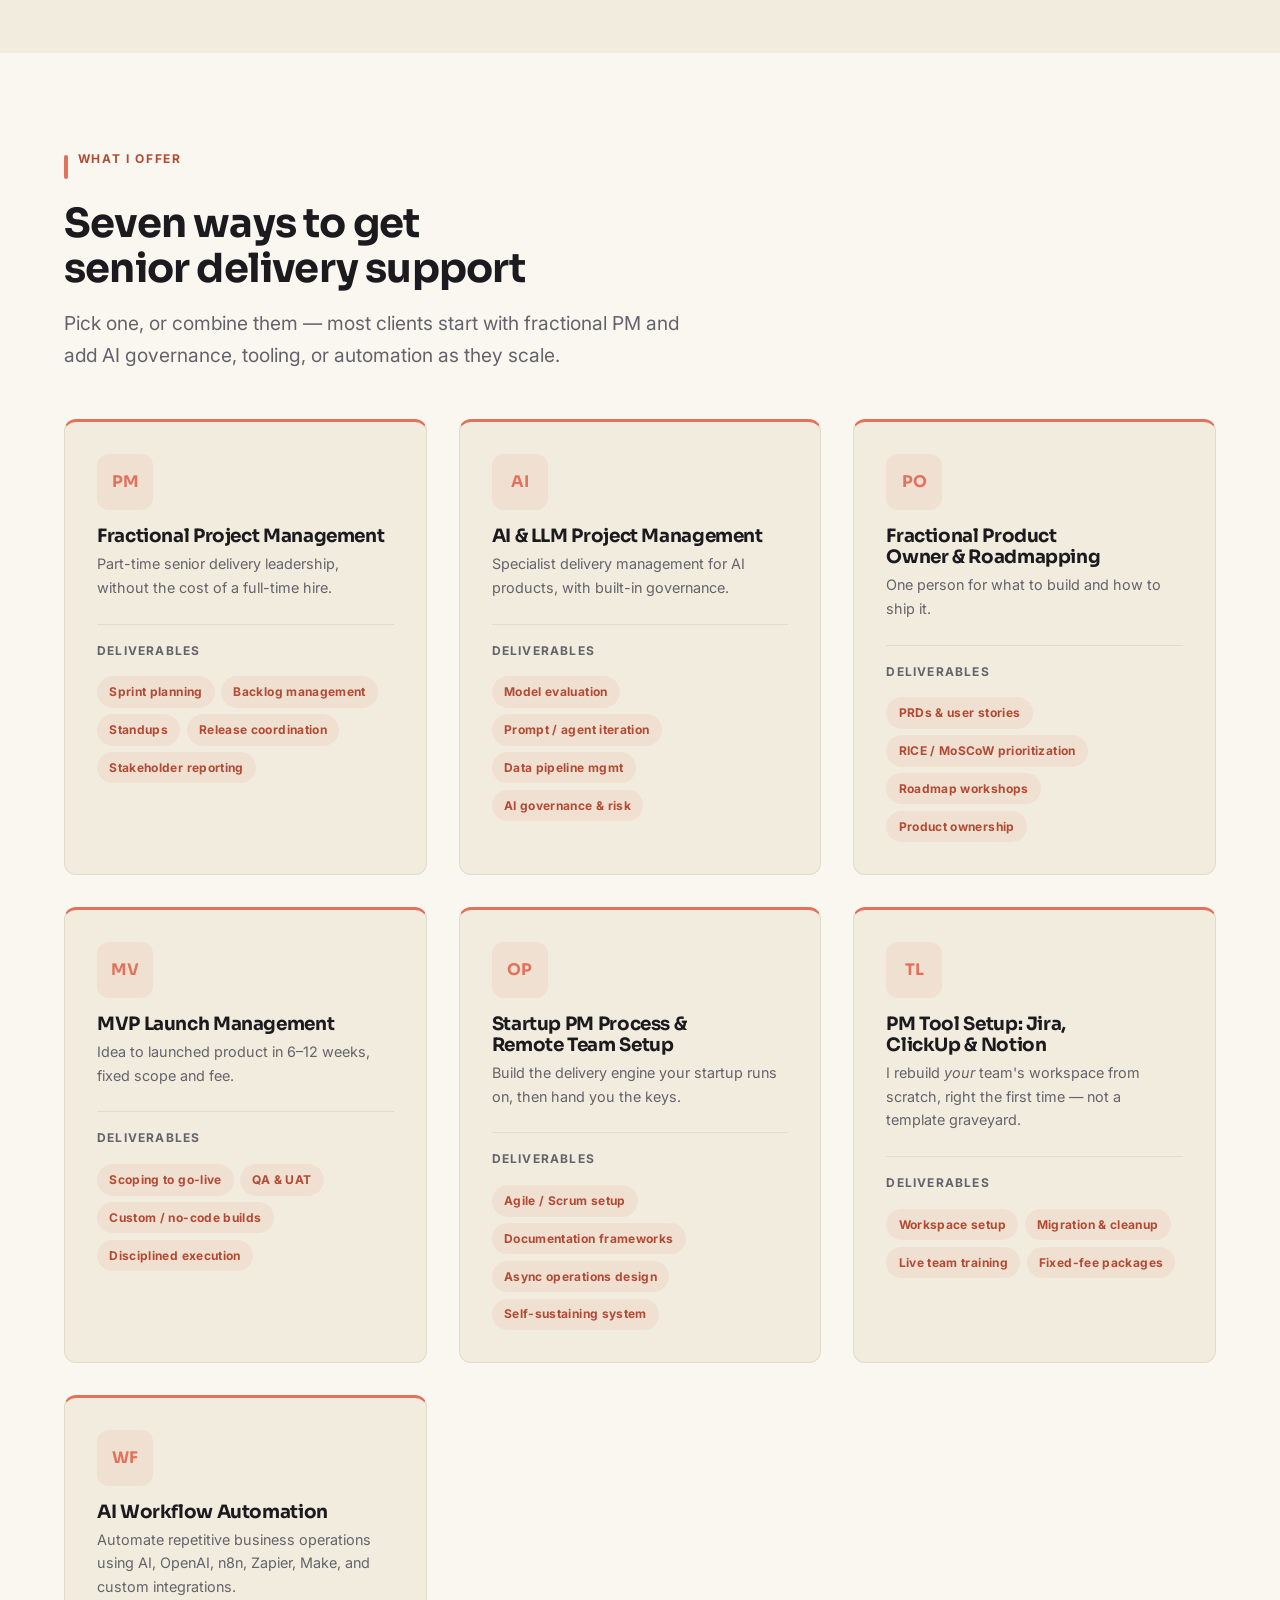
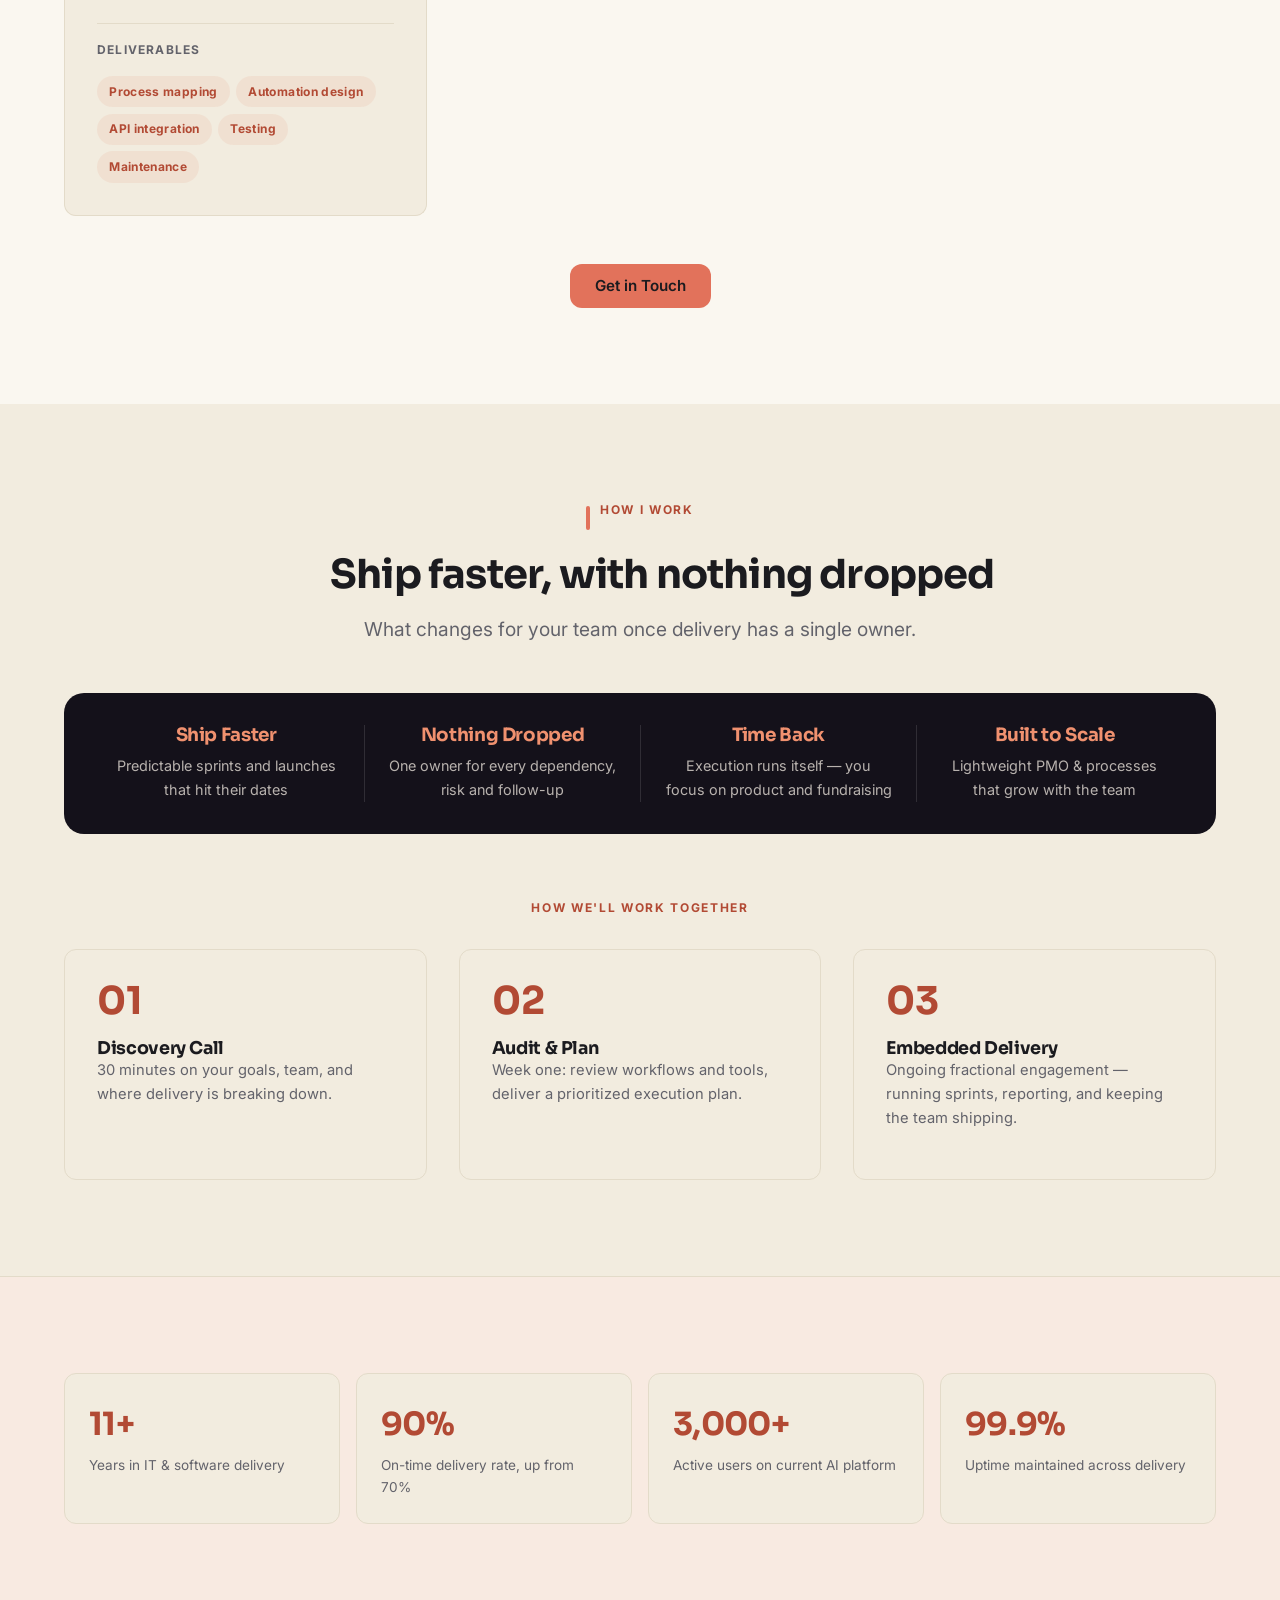
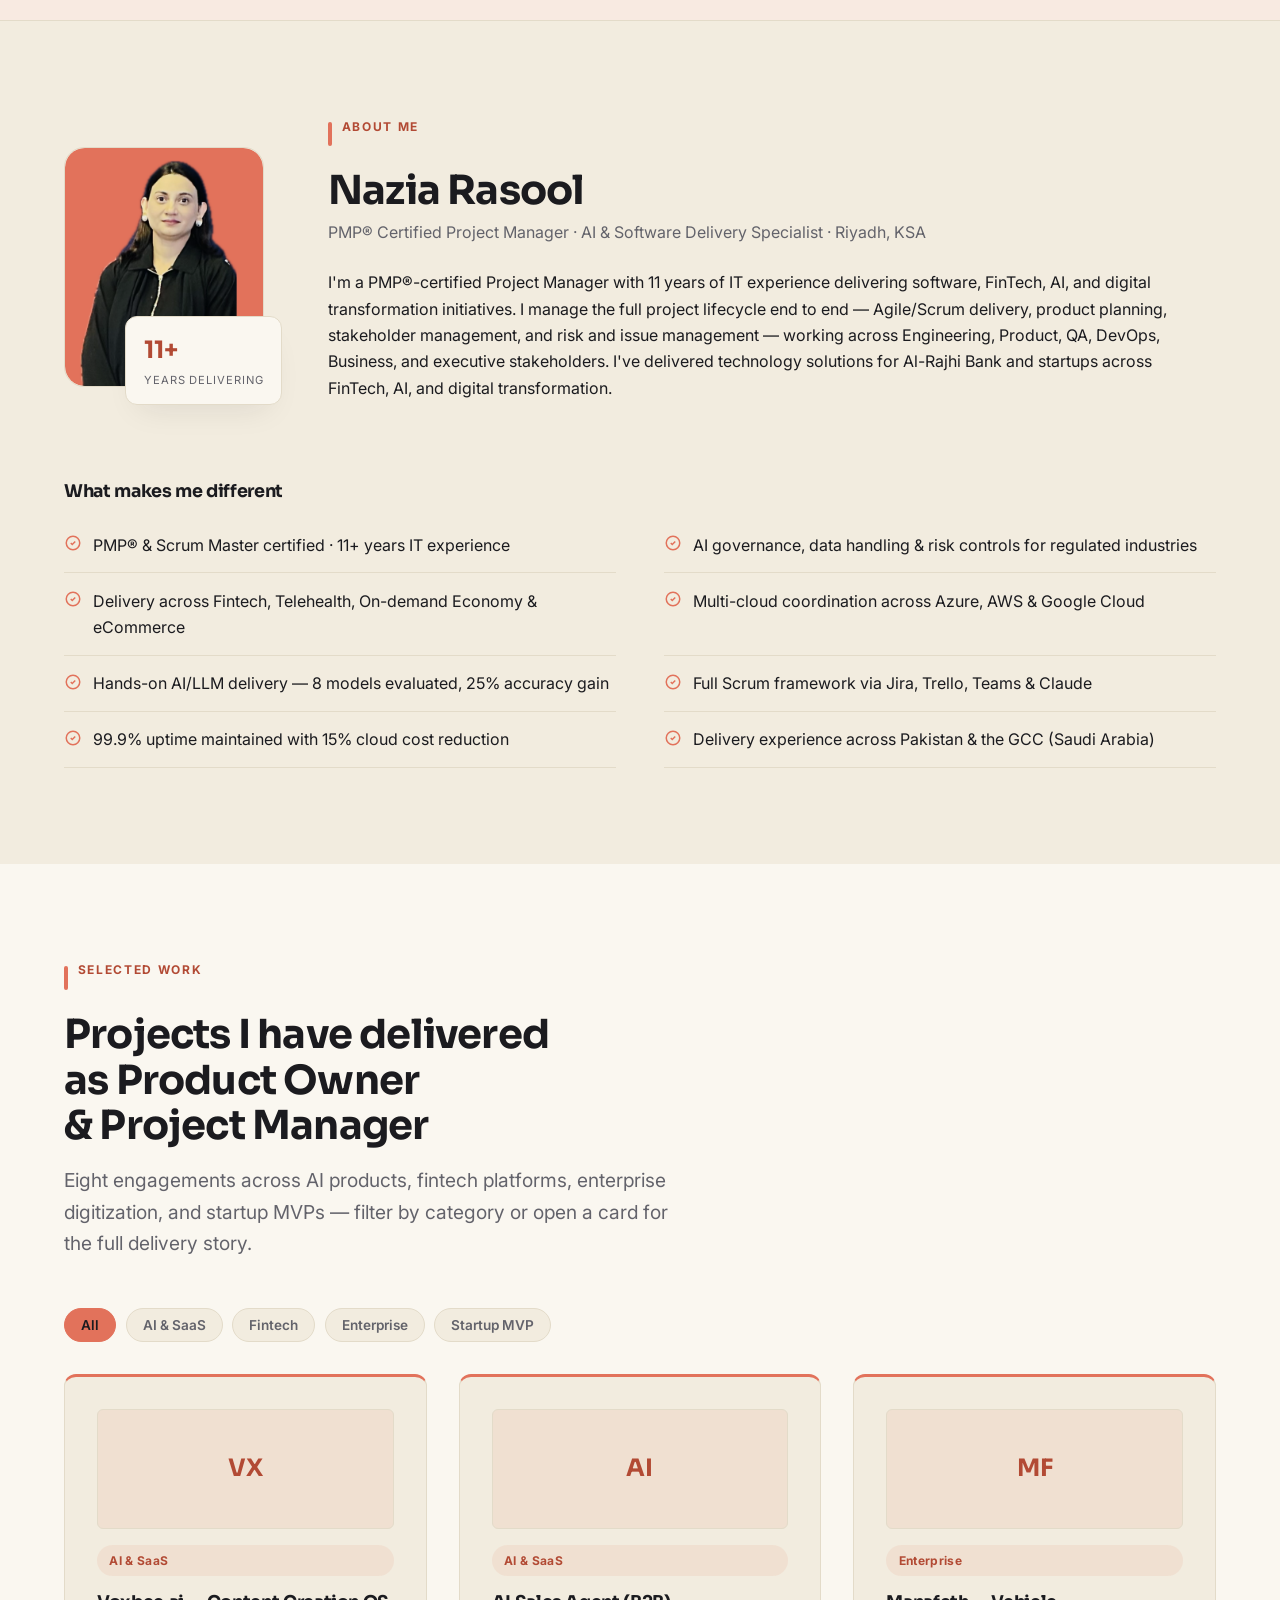
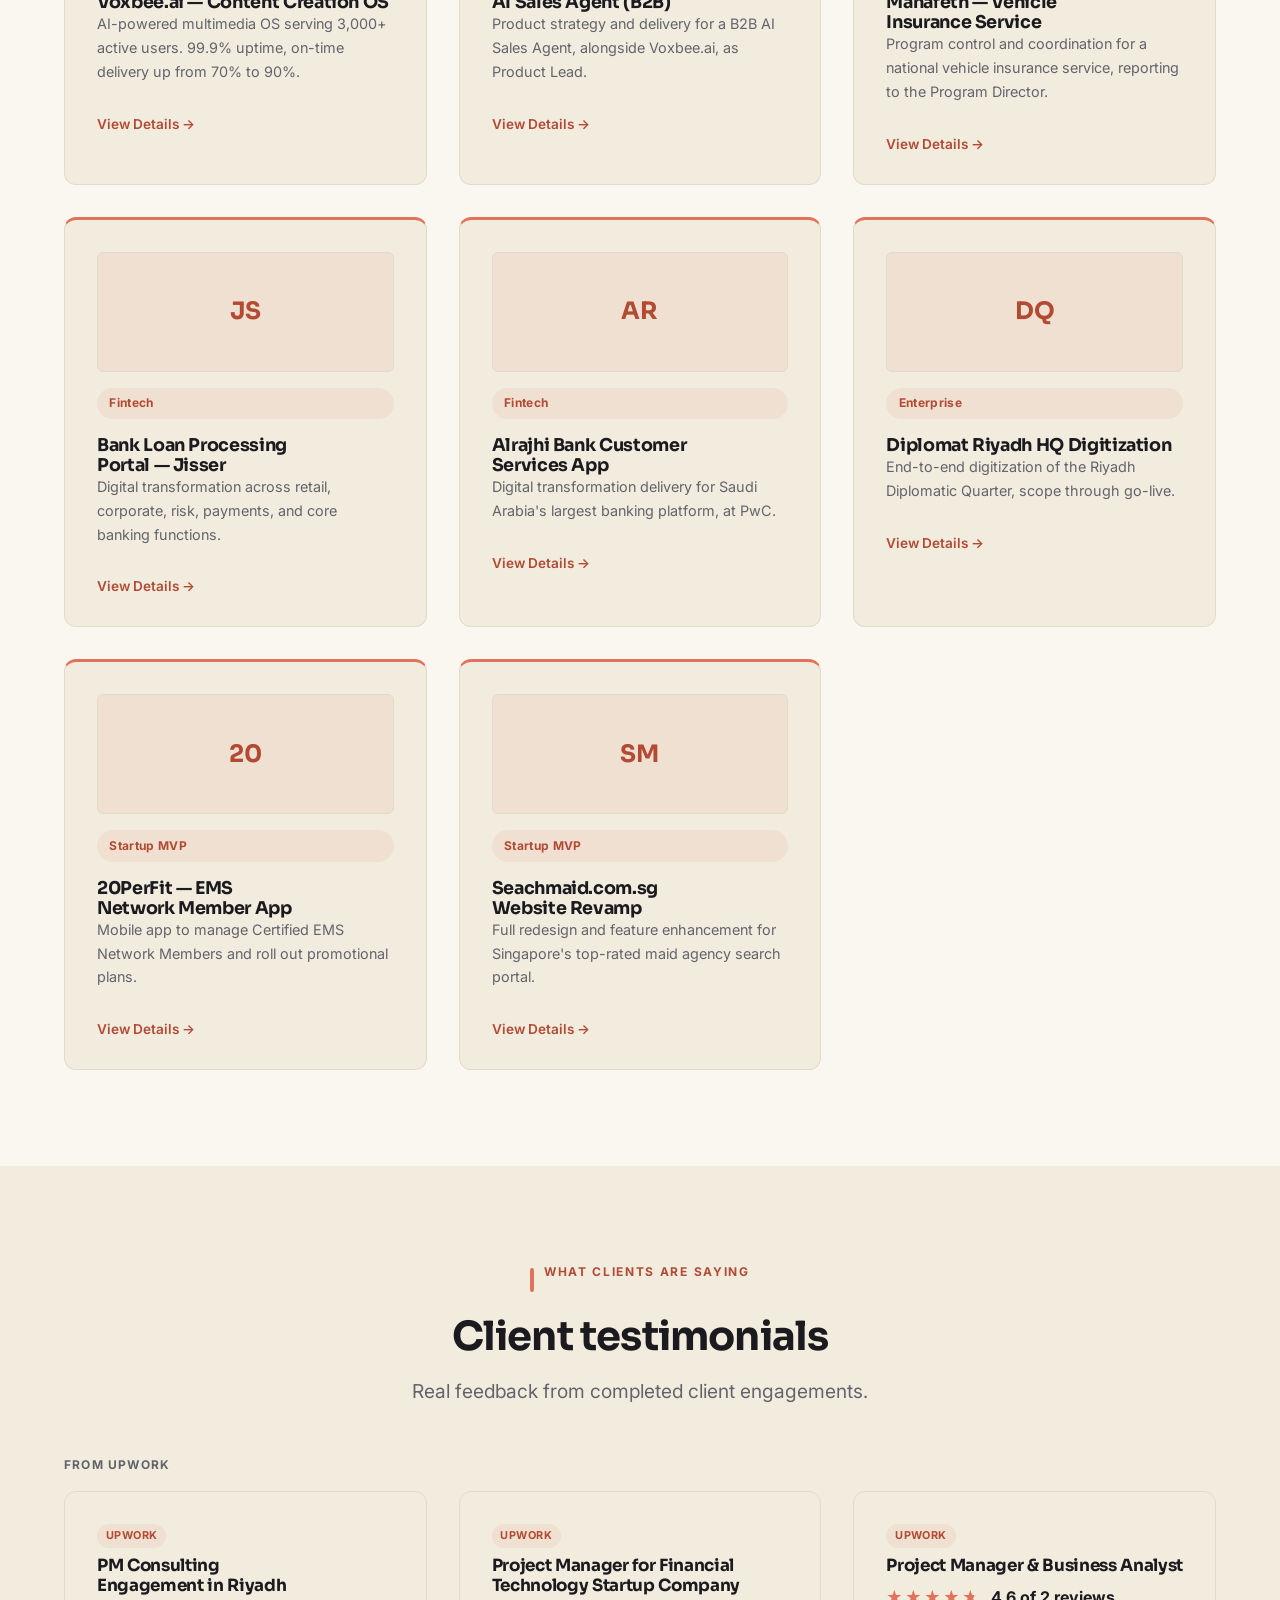
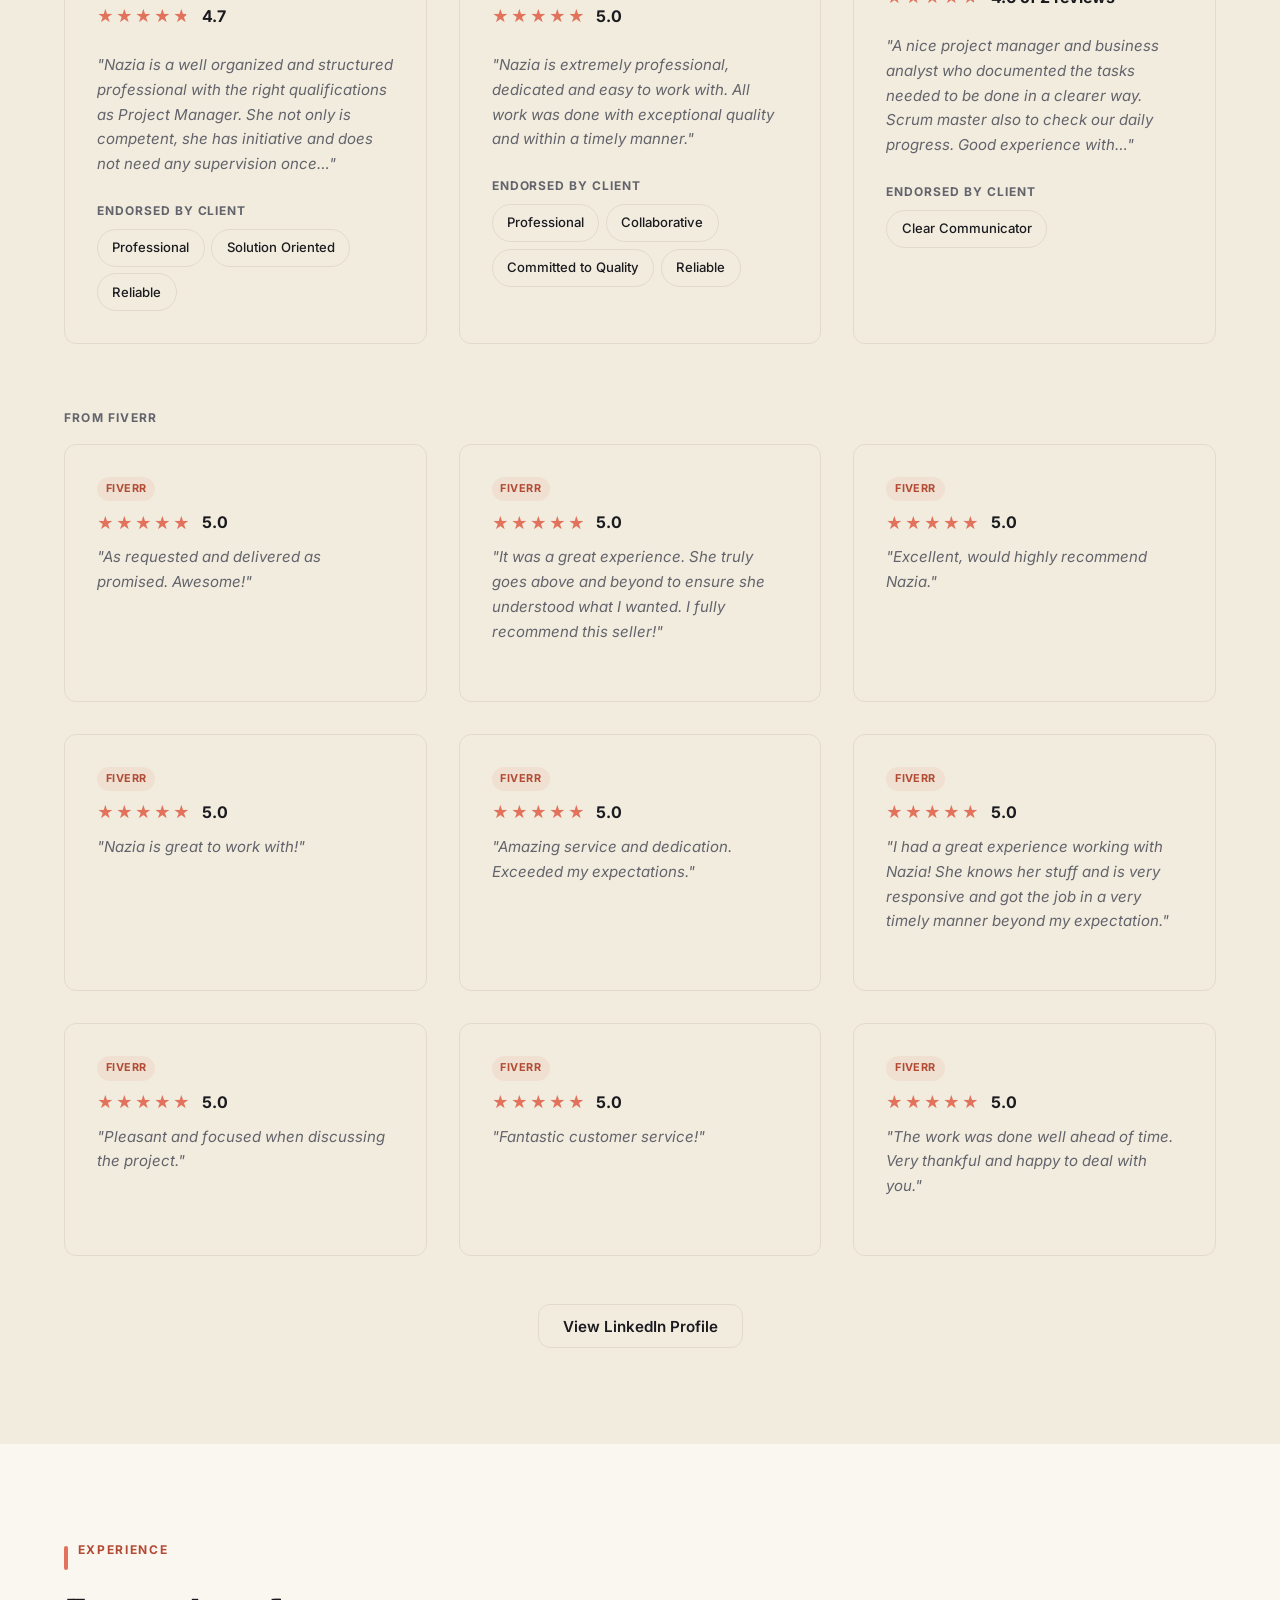
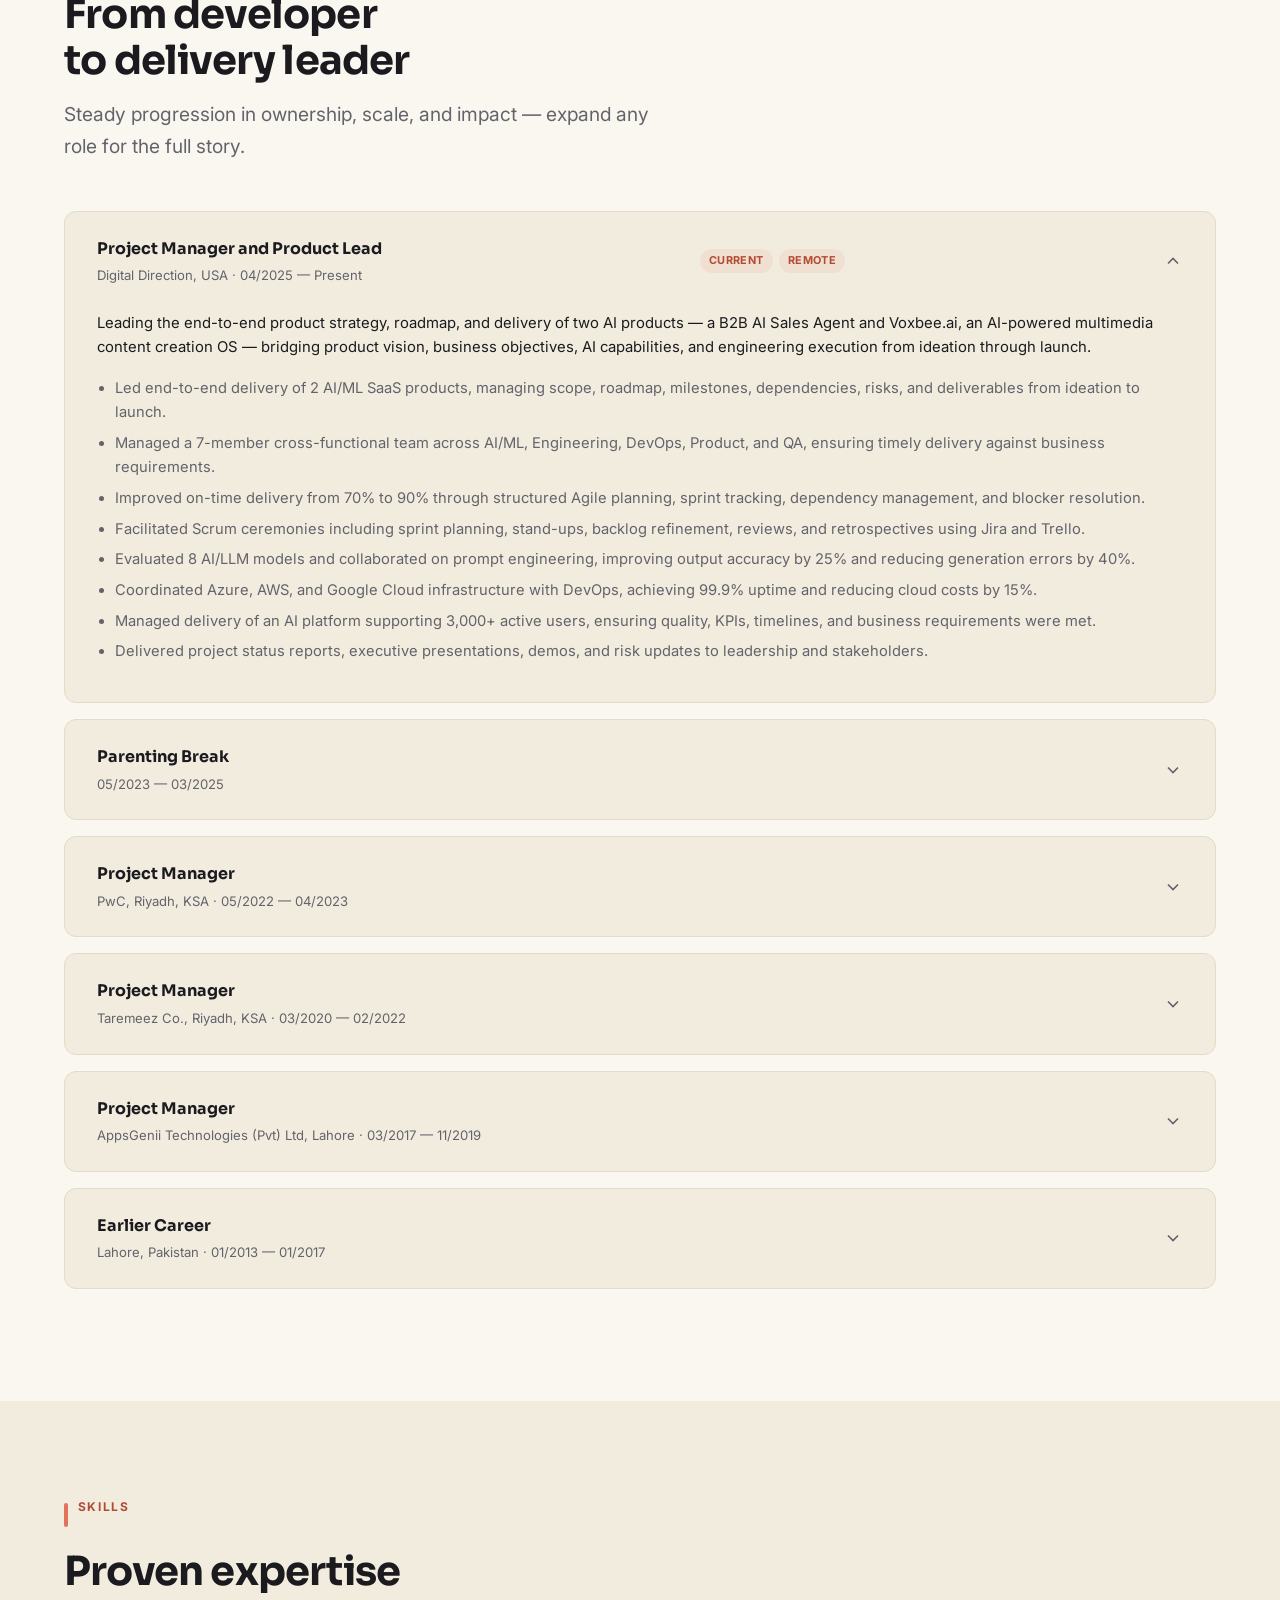
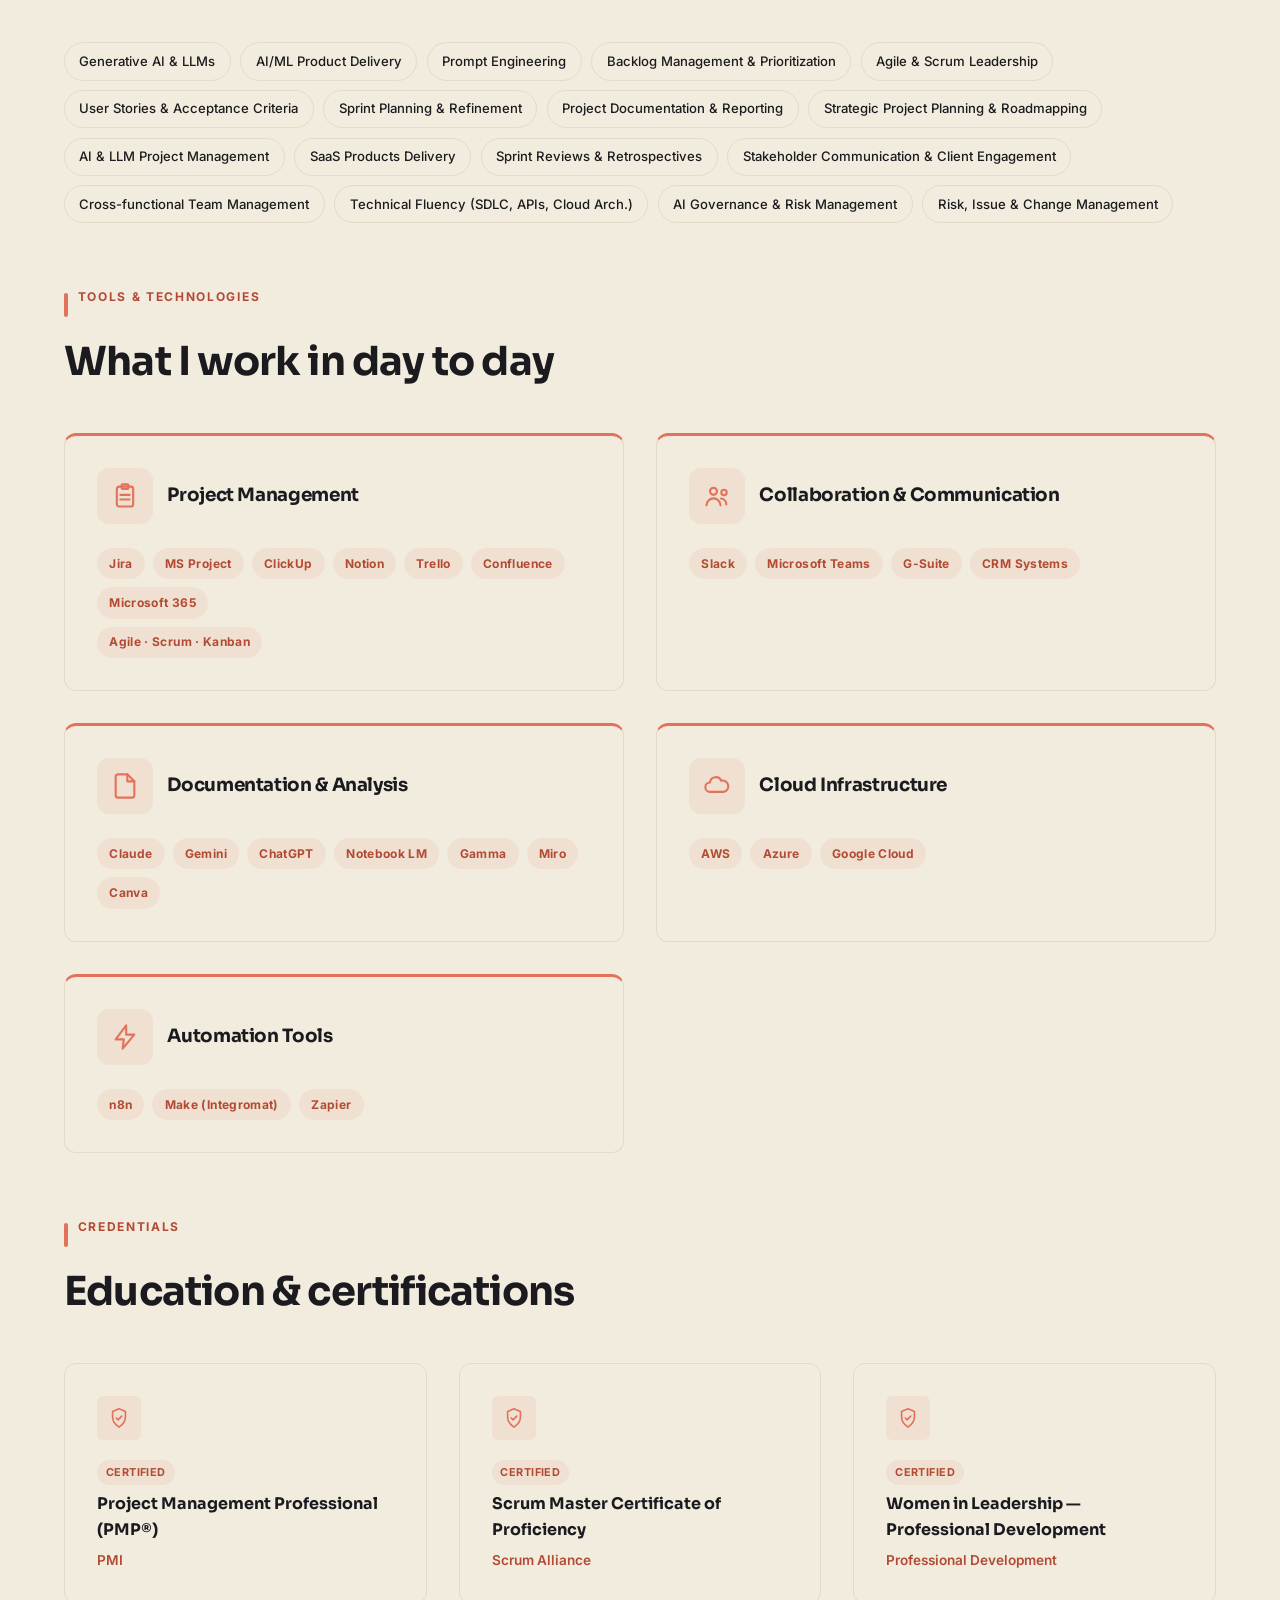
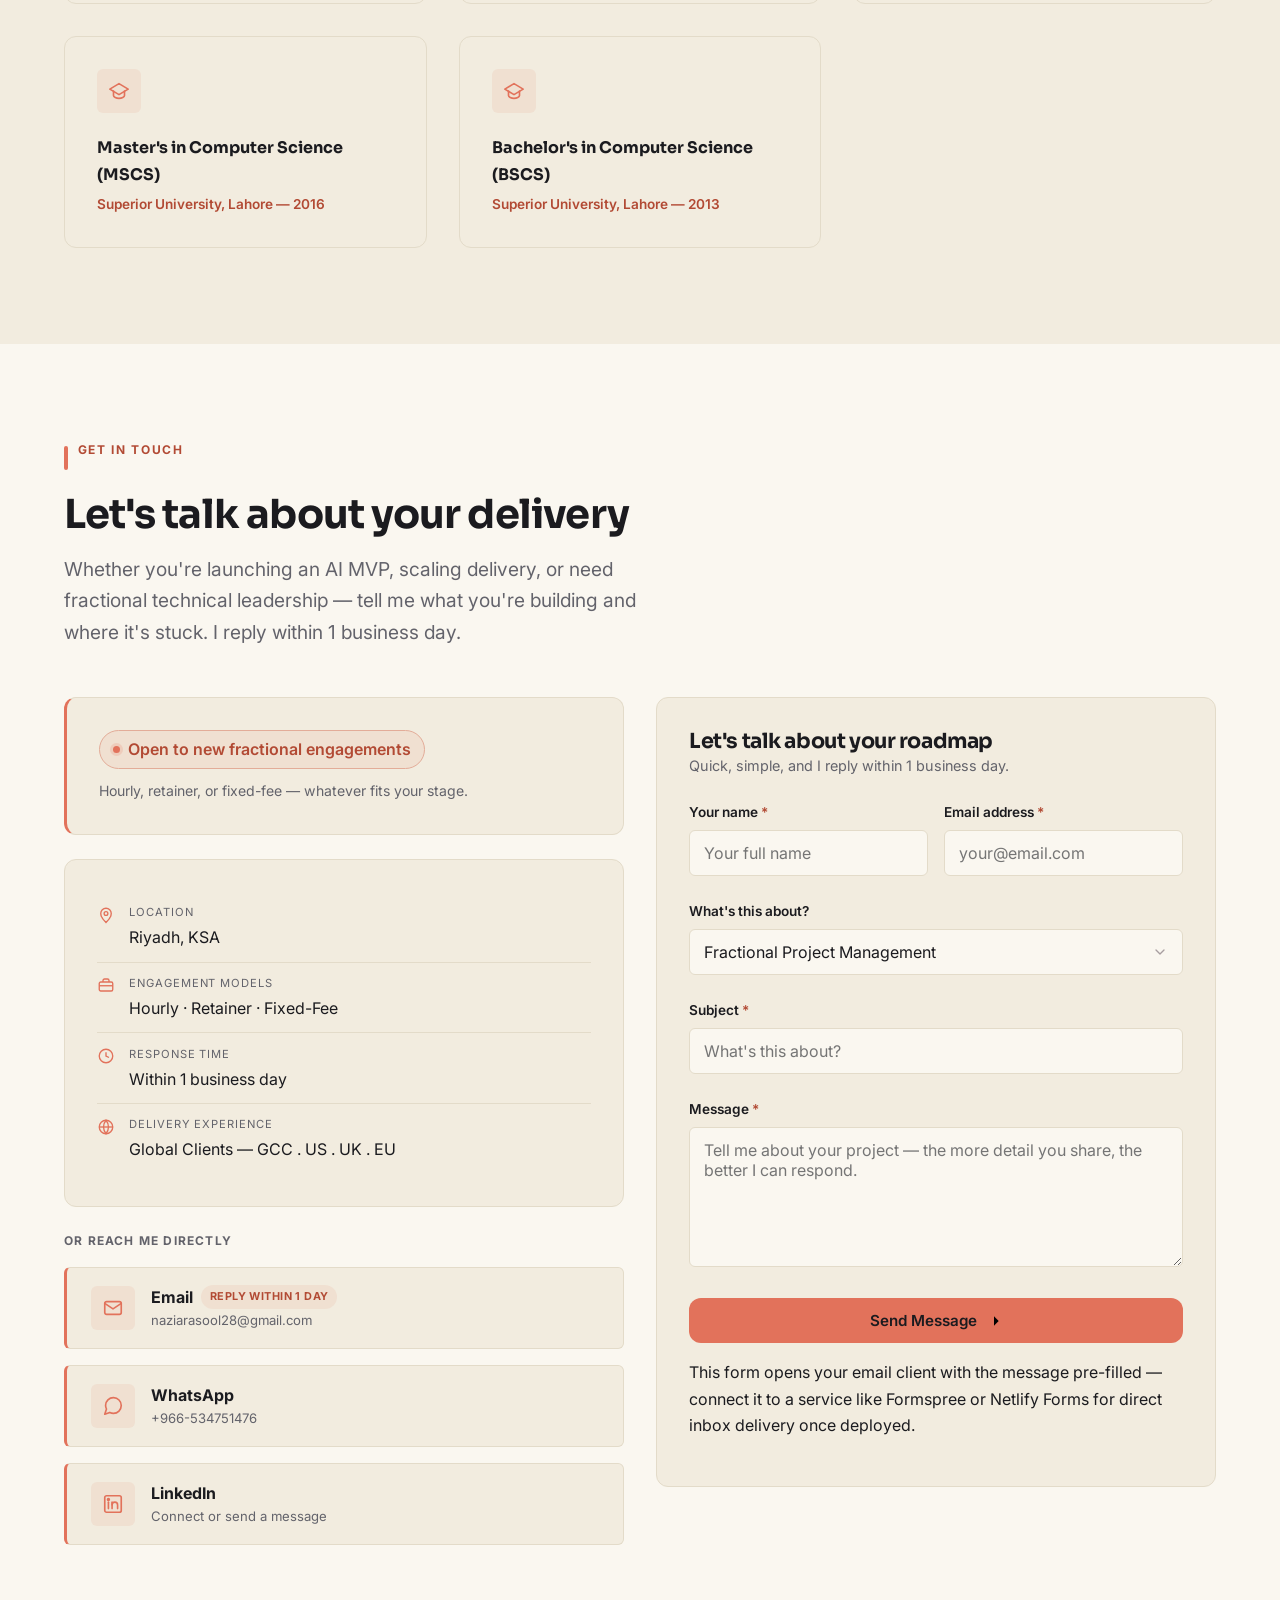
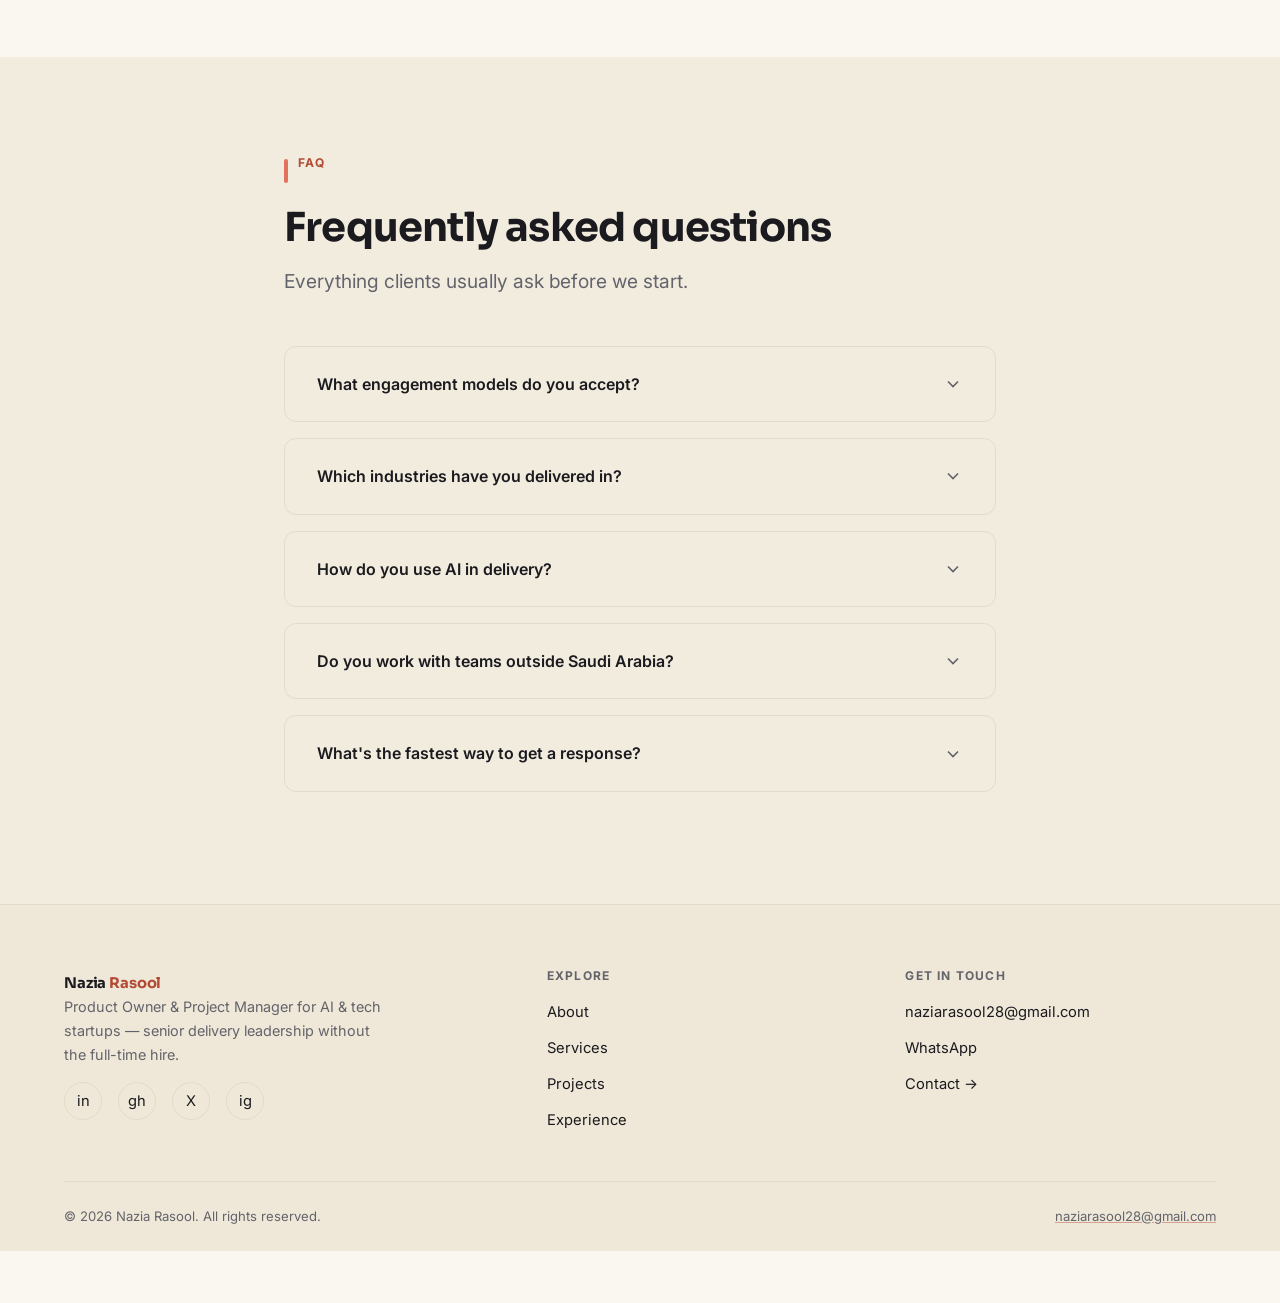
==== commit 5cca5cdd: "Update index.html Removed fractional project management" ====
--- a/index.html
+++ b/index.html
@@ -3,9 +3,9 @@
 <head>
 <meta charset="utf-8" />
 <meta name="viewport" content="width=device-width, initial-scale=1" />
-<title>Nazia Rasool — Fractional Project Management for AI &amp; Tech Startups</title>
+<title>Nazia Rasool — Product Owner &amp; Project Manager for AI &amp; Tech Startups</title>
 <meta name="description" content="PMP® certified technical project manager helping AI and tech startups ship software on time and on budget — fractional PM, AI/LLM delivery, product ownership, and MVP launch management." />
-<meta property="og:title" content="Nazia Rasool — Fractional Project Management for AI & Tech Startups" />
+<meta property="og:title" content="Nazia Rasool — Product Owner & Project Manager for AI & Tech Startups" />
 <meta property="og:description" content="Ship faster. Spend smarter. Skip the full-time hire. Senior delivery leadership for AI and tech startups." />
 <meta property="og:type" content="website" />
 <link rel="icon" href="data:image/svg+xml,%3Csvg xmlns='http://www.w3.org/2000/svg' viewBox='0 0 64 64'%3E%3Crect width='64' height='64' rx='14' fill='%23131015'/%3E%3Ctext x='32' y='43' font-family='Georgia,serif' font-size='26' font-weight='700' fill='%23E2725B' text-anchor='middle'%3ENR%3C/text%3E%3C/svg%3E" />
@@ -43,9 +43,9 @@
   <section class="hero" id="top">
     <div class="container" style="display:flex;gap:var(--sp-6);align-items:center;flex-wrap:wrap;">
       <div style="flex:1;min-width:320px;">
-        <p class="eyebrow reveal">FRACTIONAL PROJECT MANAGEMENT · AI &amp; TECH STARTUPS</p>
+        <p class="eyebrow reveal">PRODUCT OWNER &amp; PROJECT MANAGER · AI &amp; TECH STARTUPS</p>
         <h1 class="reveal" style="margin-top:0.6rem;">Nazia Rasool</h1>
-        <p class="reveal" style="font-size:var(--fs-lead);color:var(--text-muted);margin-top:0.3rem;">Technical Project Manager</p>
+        <p class="reveal" style="font-size:var(--fs-lead);color:var(--text-muted);margin-top:0.3rem;">Product Owner &amp; Project Manager</p>
         <p class="reveal" style="max-width:56ch;font-size:var(--fs-lead);color:var(--text-muted);margin-top:var(--sp-3);">
           Senior PM leadership without the full-time cost. I help AI and tech startups
           <strong style="color:var(--accent-text);">ship faster</strong>, <strong style="color:var(--accent-text);">stop dropping balls</strong>,
@@ -53,7 +53,7 @@
         </p>
 
         <div class="reveal" style="display:flex;flex-wrap:wrap;gap:0.5rem;margin-top:var(--sp-3);">
-          <span class="pill">Fractional PM</span>
+          <span class="pill">Product Owner &amp; PM</span>
           <span class="pill">AI &amp; LLM Delivery</span>
           <span class="pill">Product Ownership</span>
           <span class="pill">Agile Leadership</span>
@@ -335,7 +335,7 @@
     <div class="container">
       <div class="section-head reveal">
         <div class="kicker"><span class="bar"></span><p class="eyebrow">Selected Work</p></div>
-        <h2>Projects I have delivered as Technical Project Manager</h2>
+        <h2>Projects I have delivered as Product Owner &amp; Project Manager</h2>
         <p class="lead">Eight engagements across AI products, fintech platforms, enterprise digitization, and startup MVPs — filter by category or open a card for the full delivery story.</p>
       </div>
 
@@ -1082,7 +1082,7 @@
     <div class="footer-grid">
       <div class="footer-brand">
         <a class="brand" href="#top">Nazia <span>Rasool</span></a>
-        <p>Fractional project management for AI &amp; tech startups — senior delivery leadership without the full-time hire.</p>
+        <p>Product Owner &amp; Project Manager for AI &amp; tech startups — senior delivery leadership without the full-time hire.</p>
         <div class="social-row">
           <a href="https://www.linkedin.com/in/nazia-rasool/" target="_blank" rel="noopener" aria-label="LinkedIn">in</a>
           <a href="#" aria-label="GitHub">gh</a>
@@ -1117,7 +1117,7 @@
 
 <div class="status-bar">
   <div class="taglines">
-    <span>Technical Project Management</span>
+    <span>Product Owner &amp; Project Manager</span>
     <span>AI &amp; LLM Delivery</span>
     <span>Agile Transformation</span>
   </div>
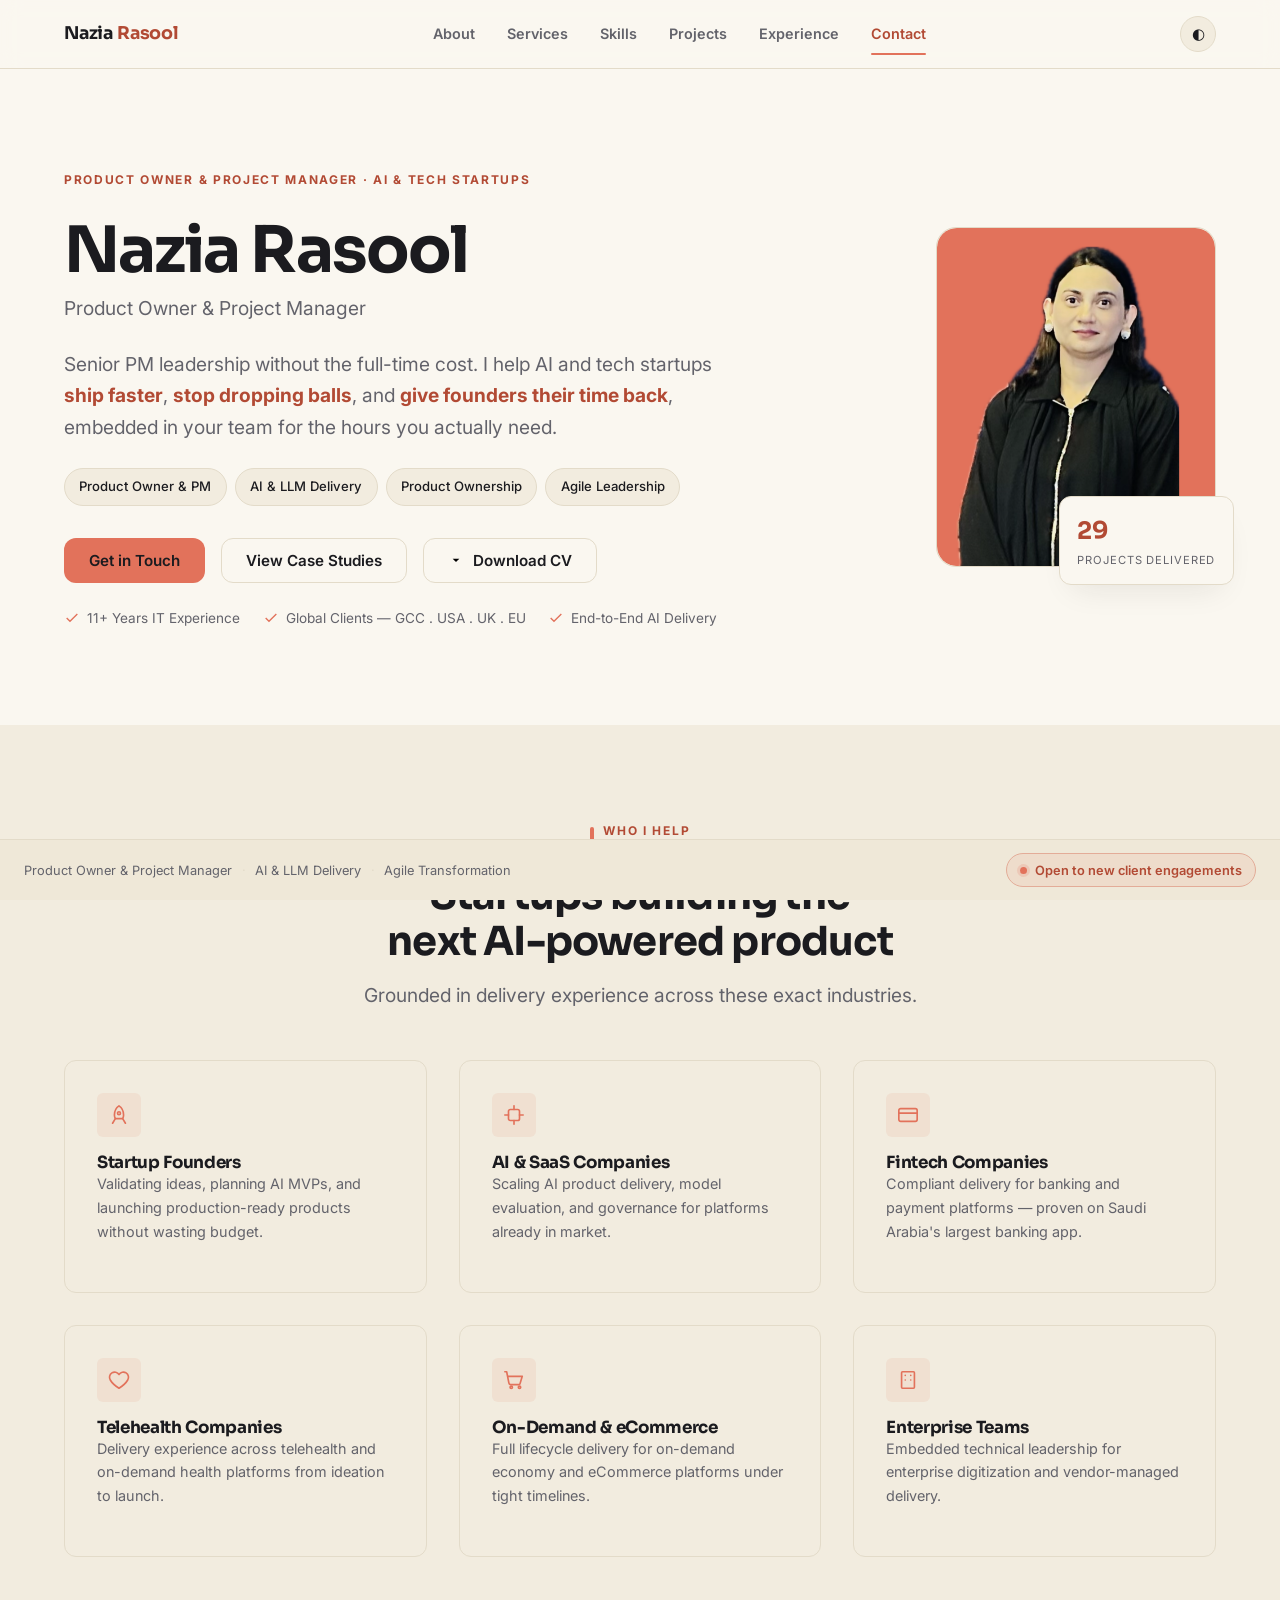
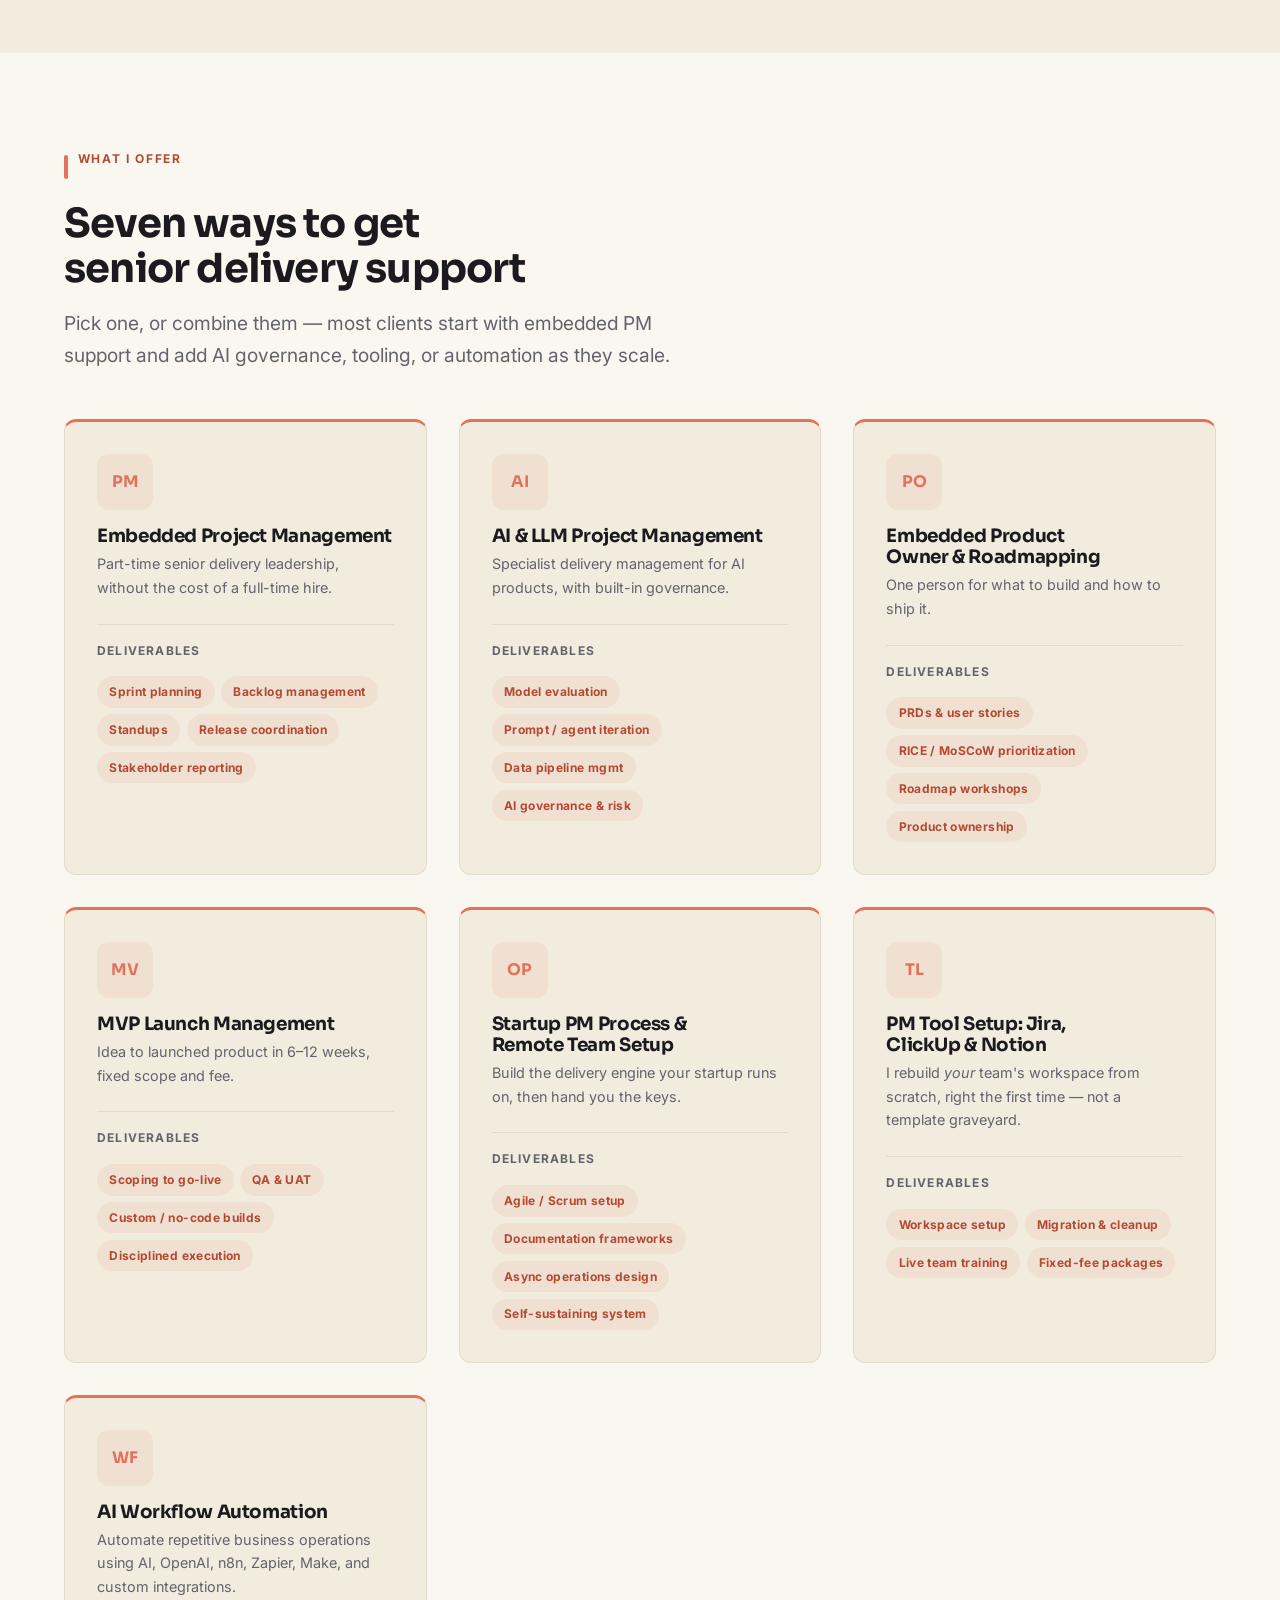
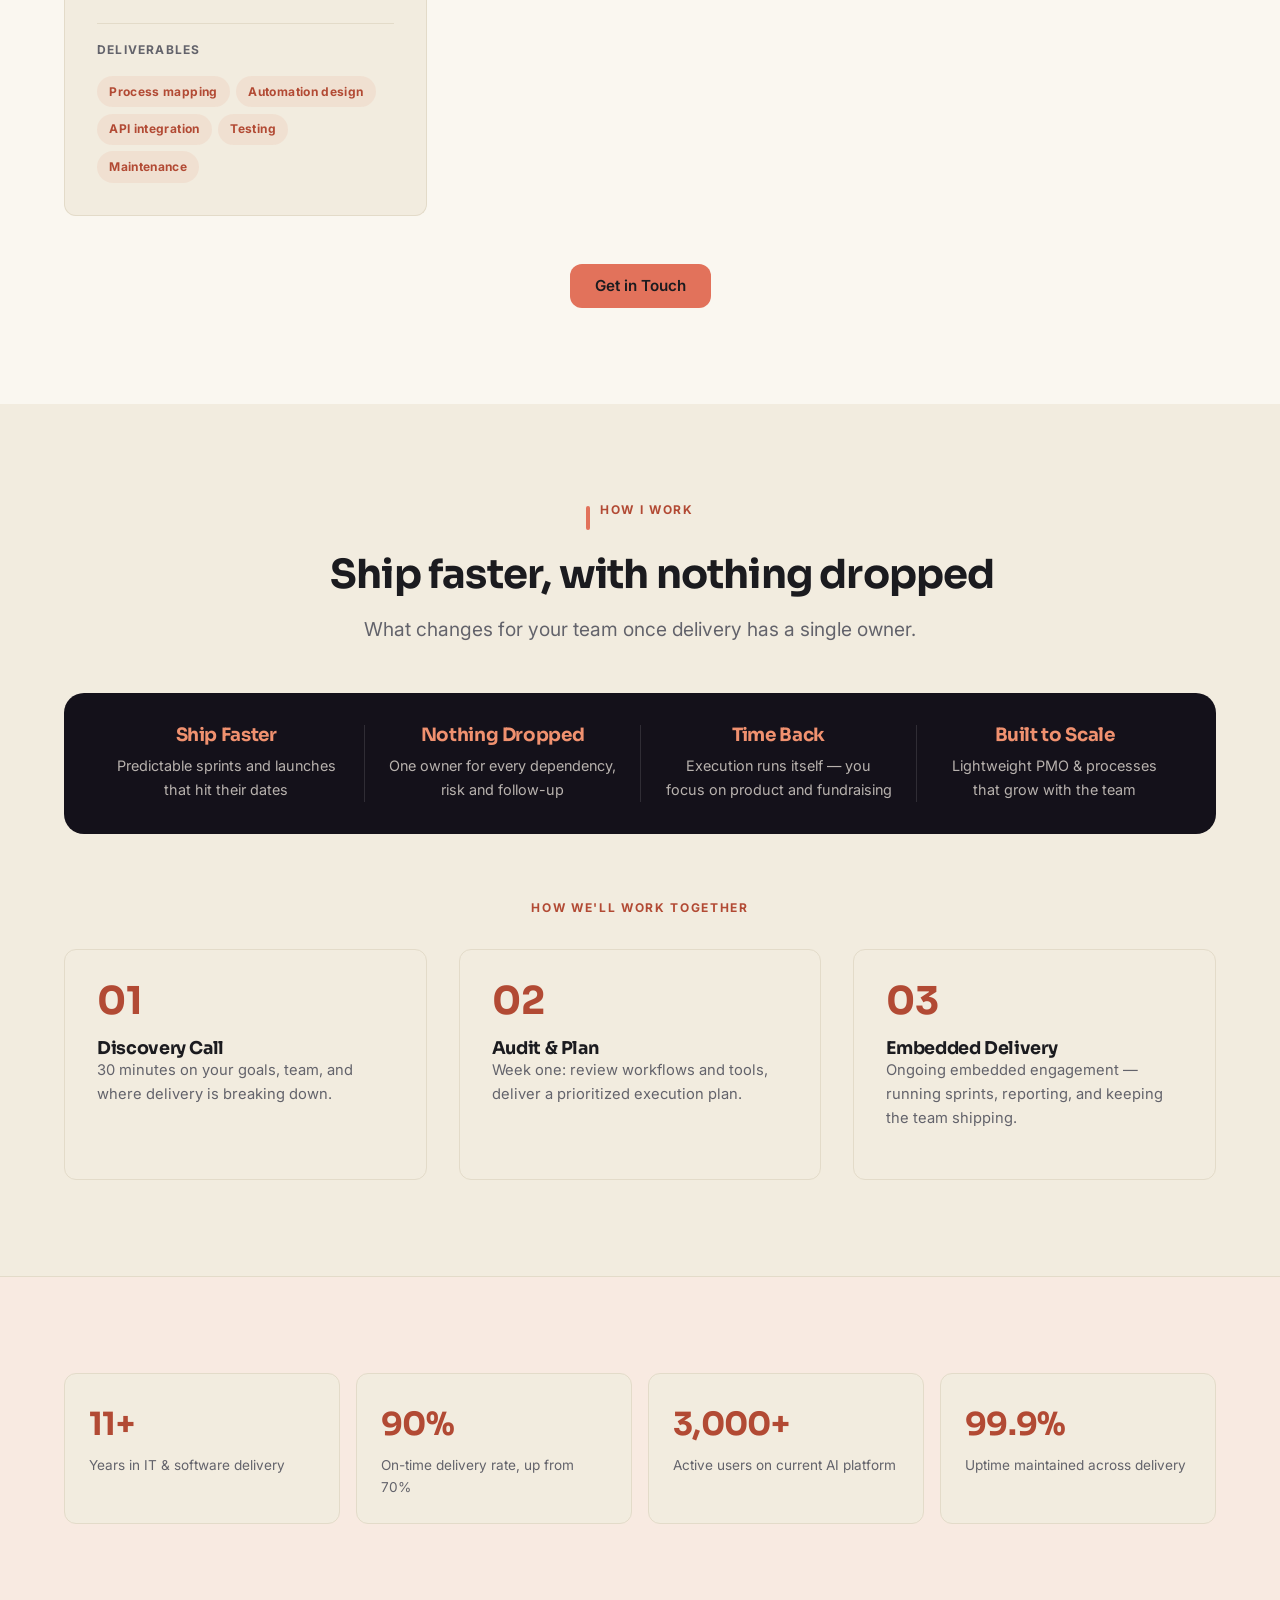
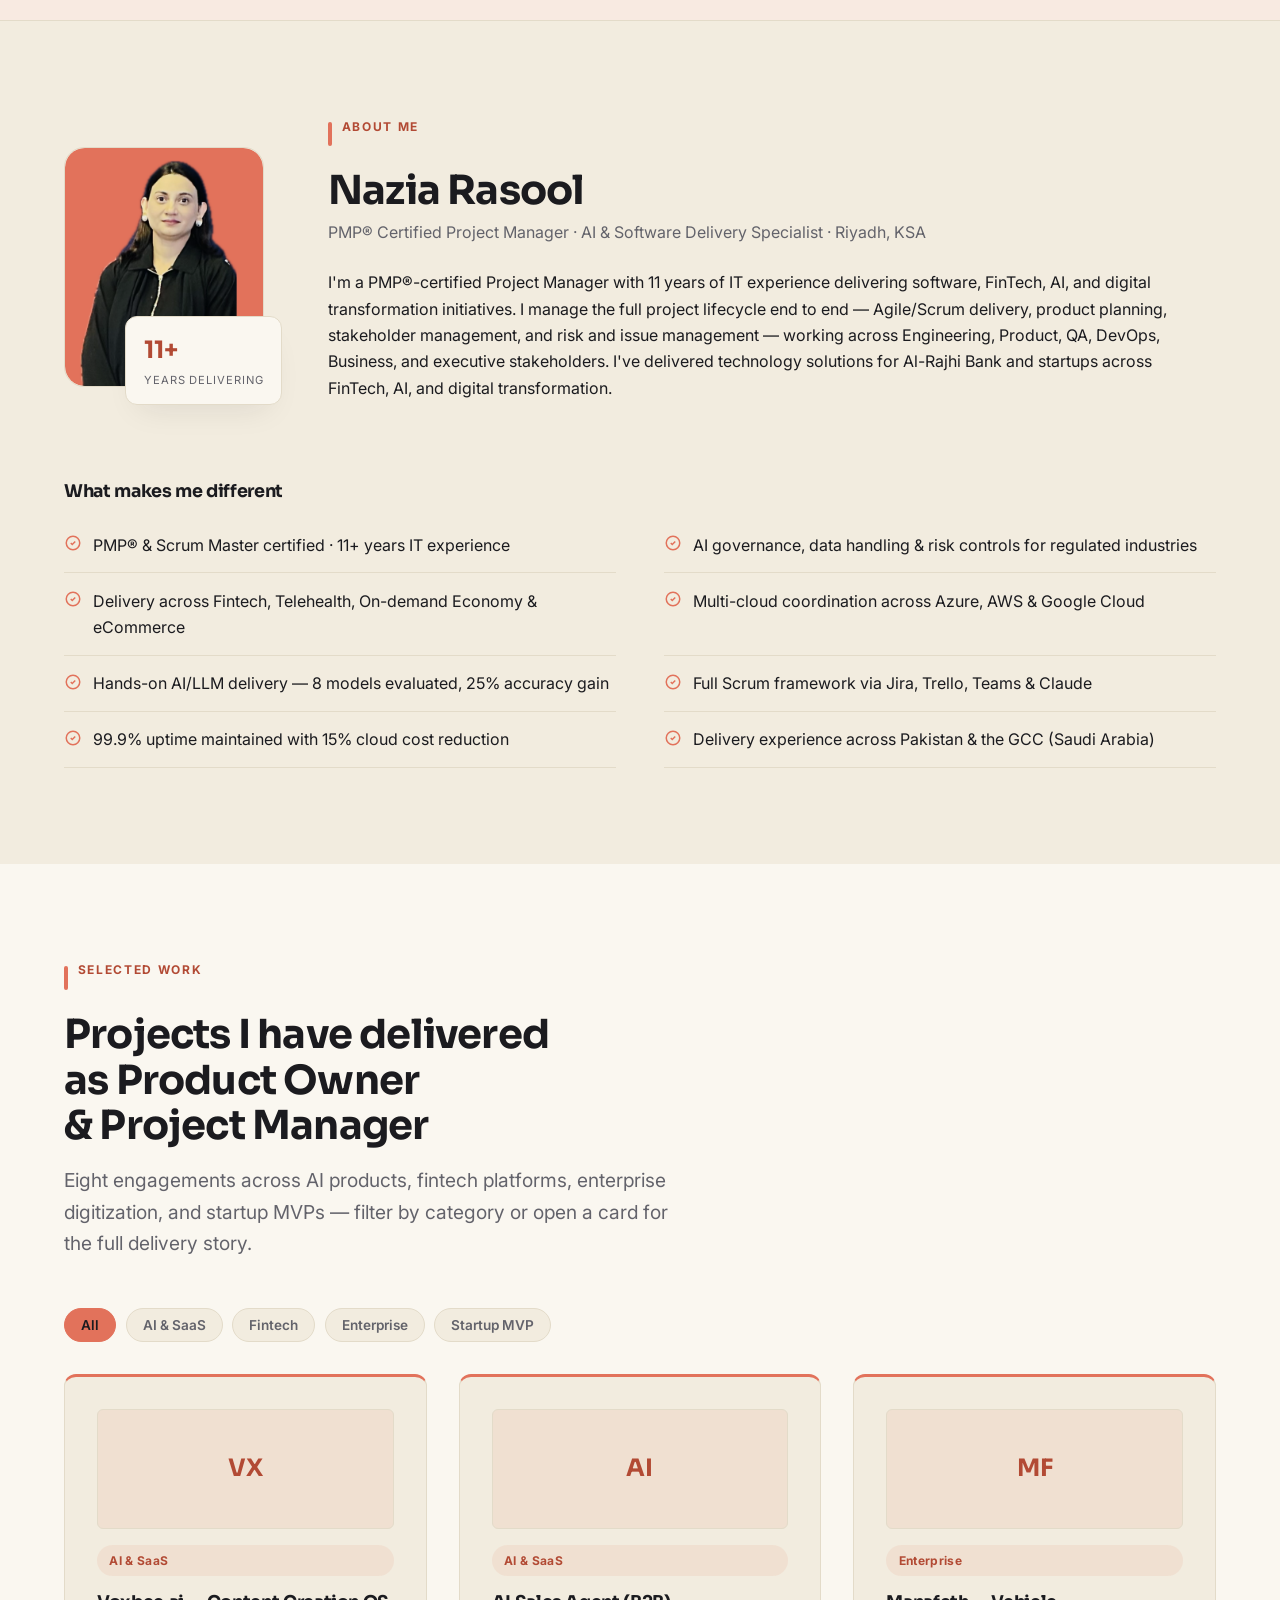
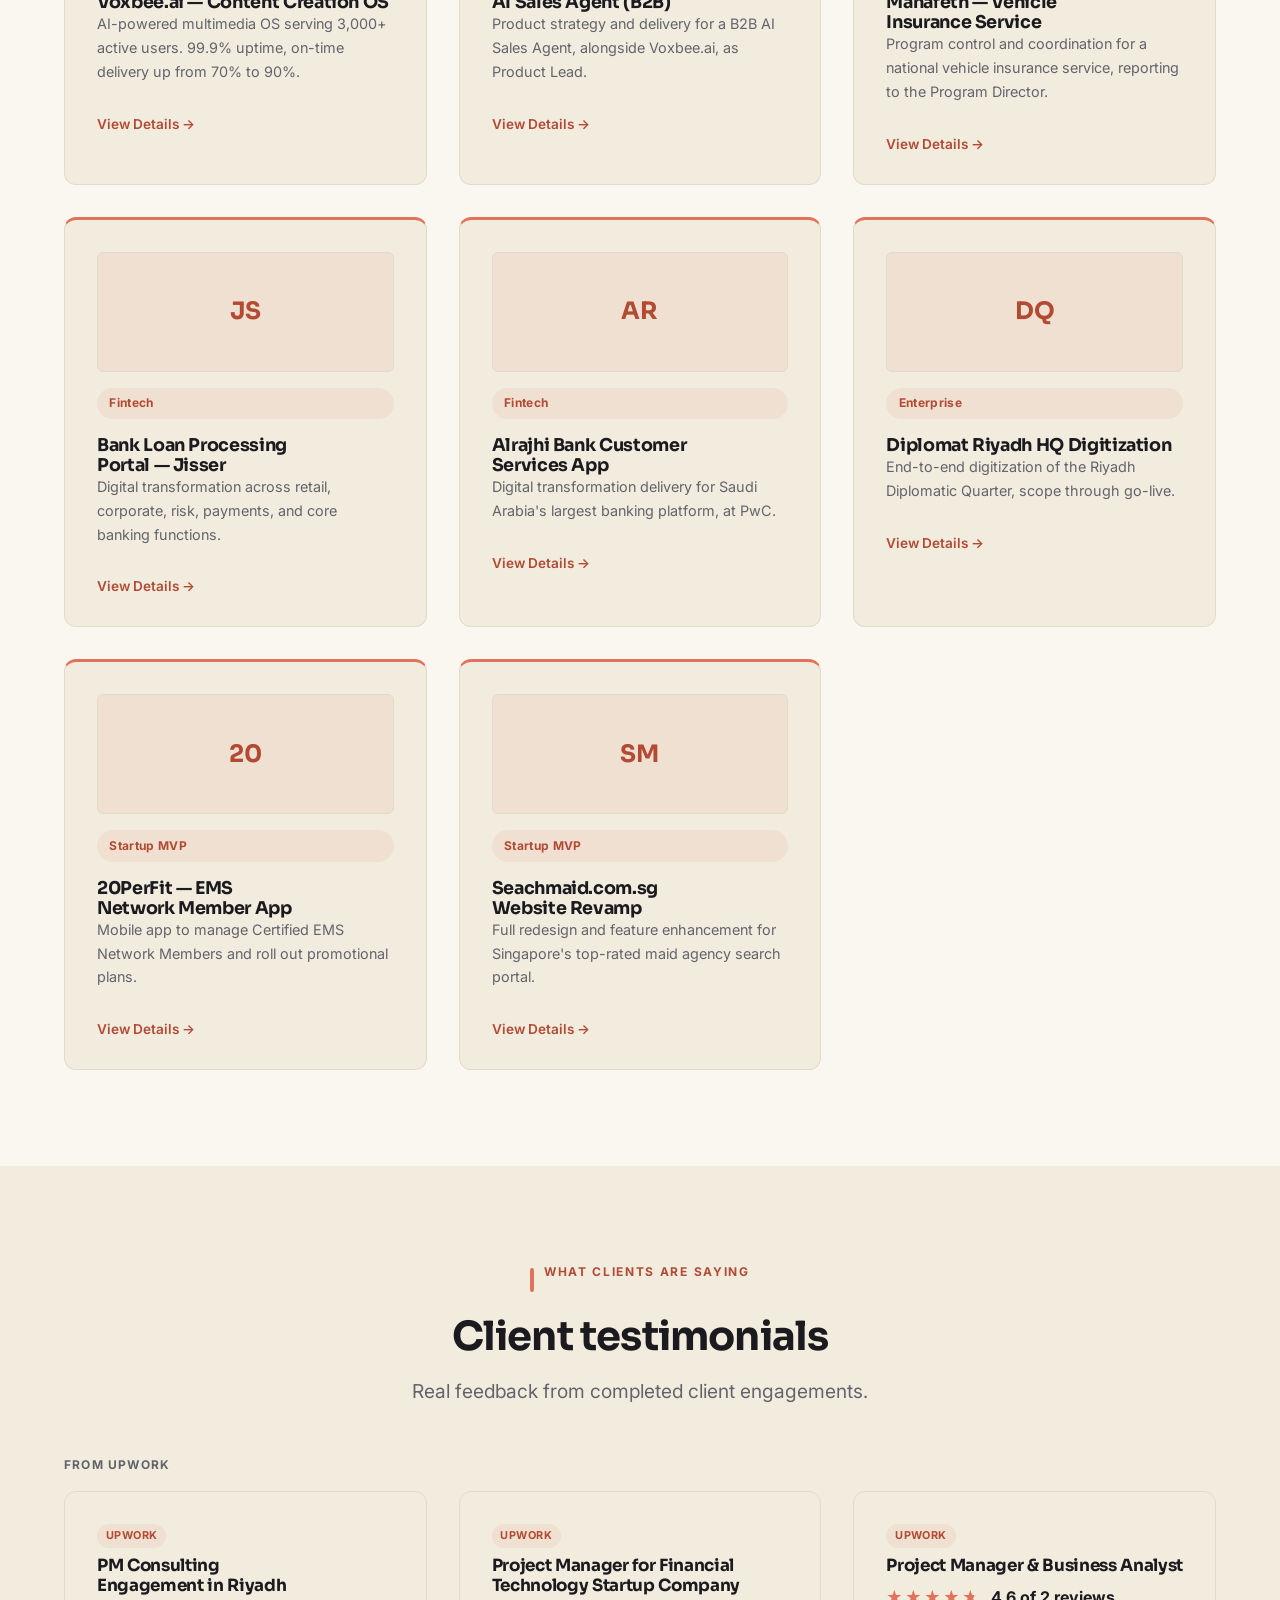
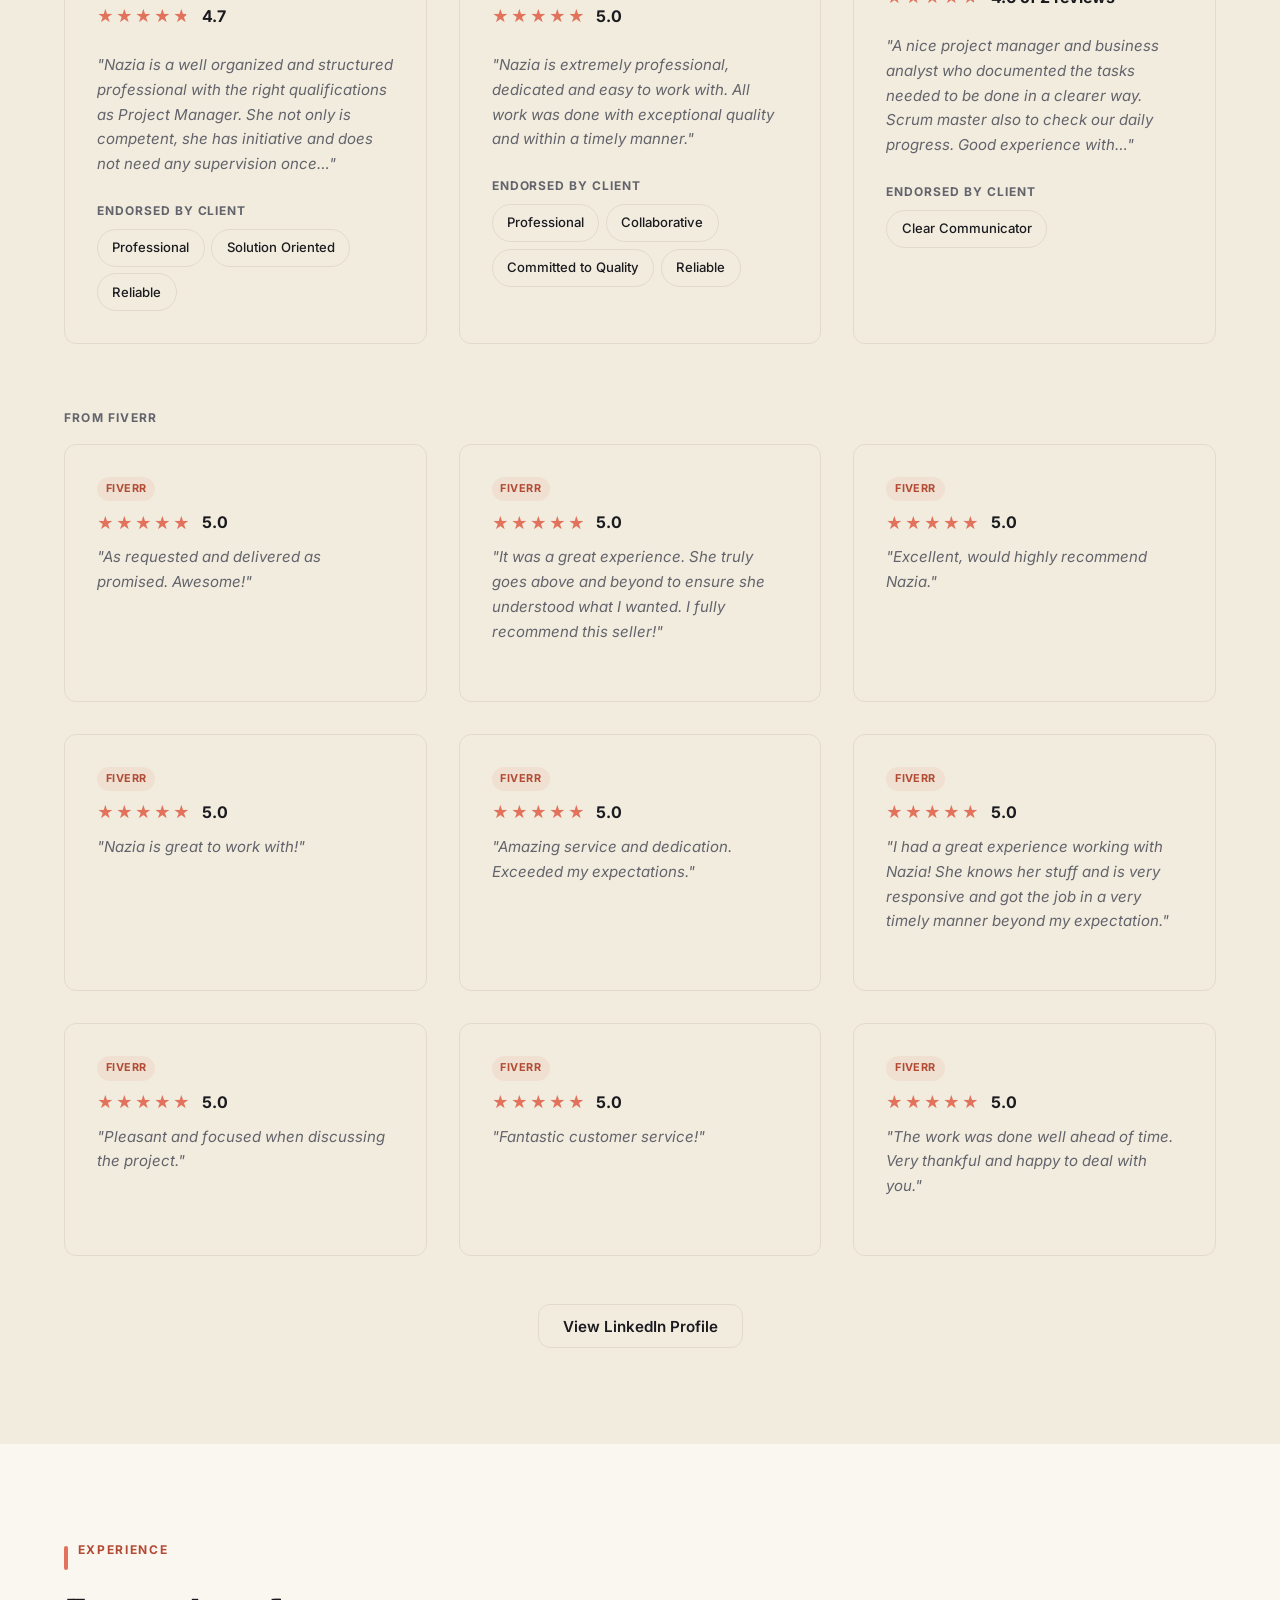
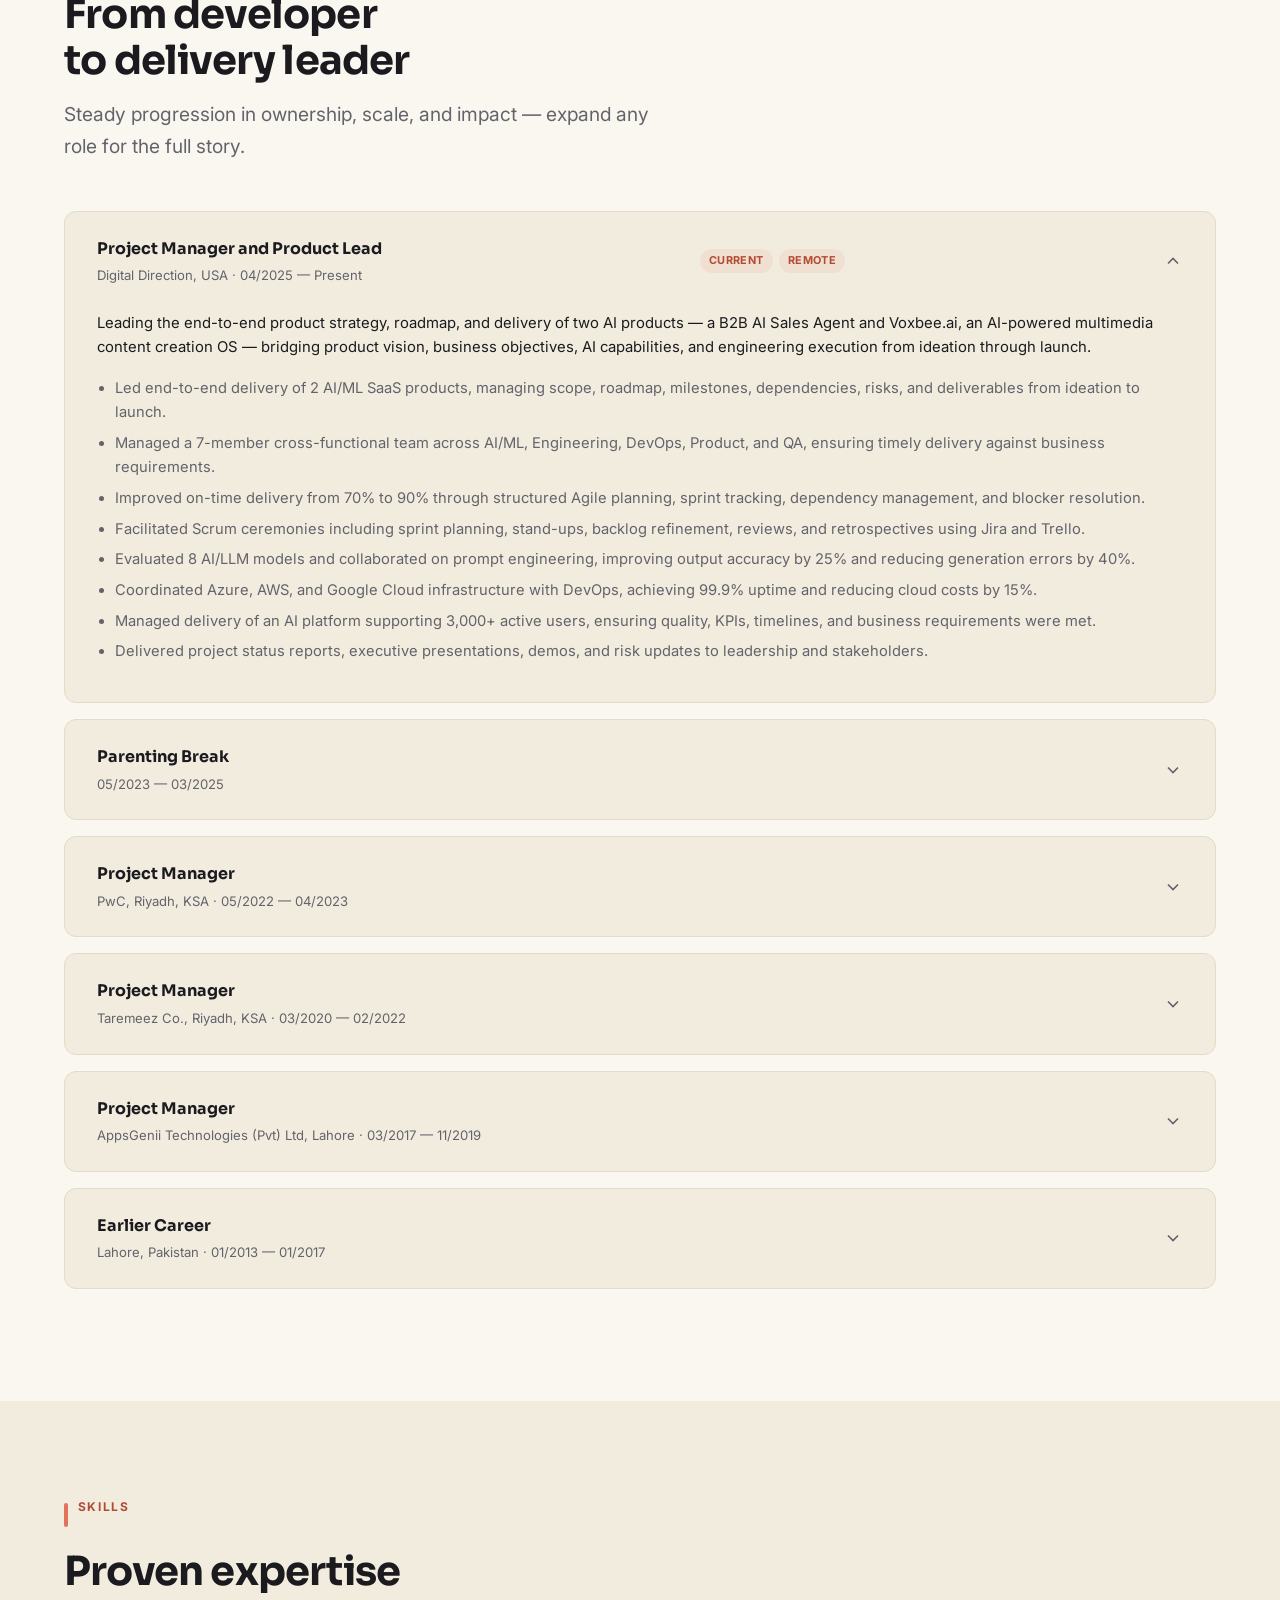
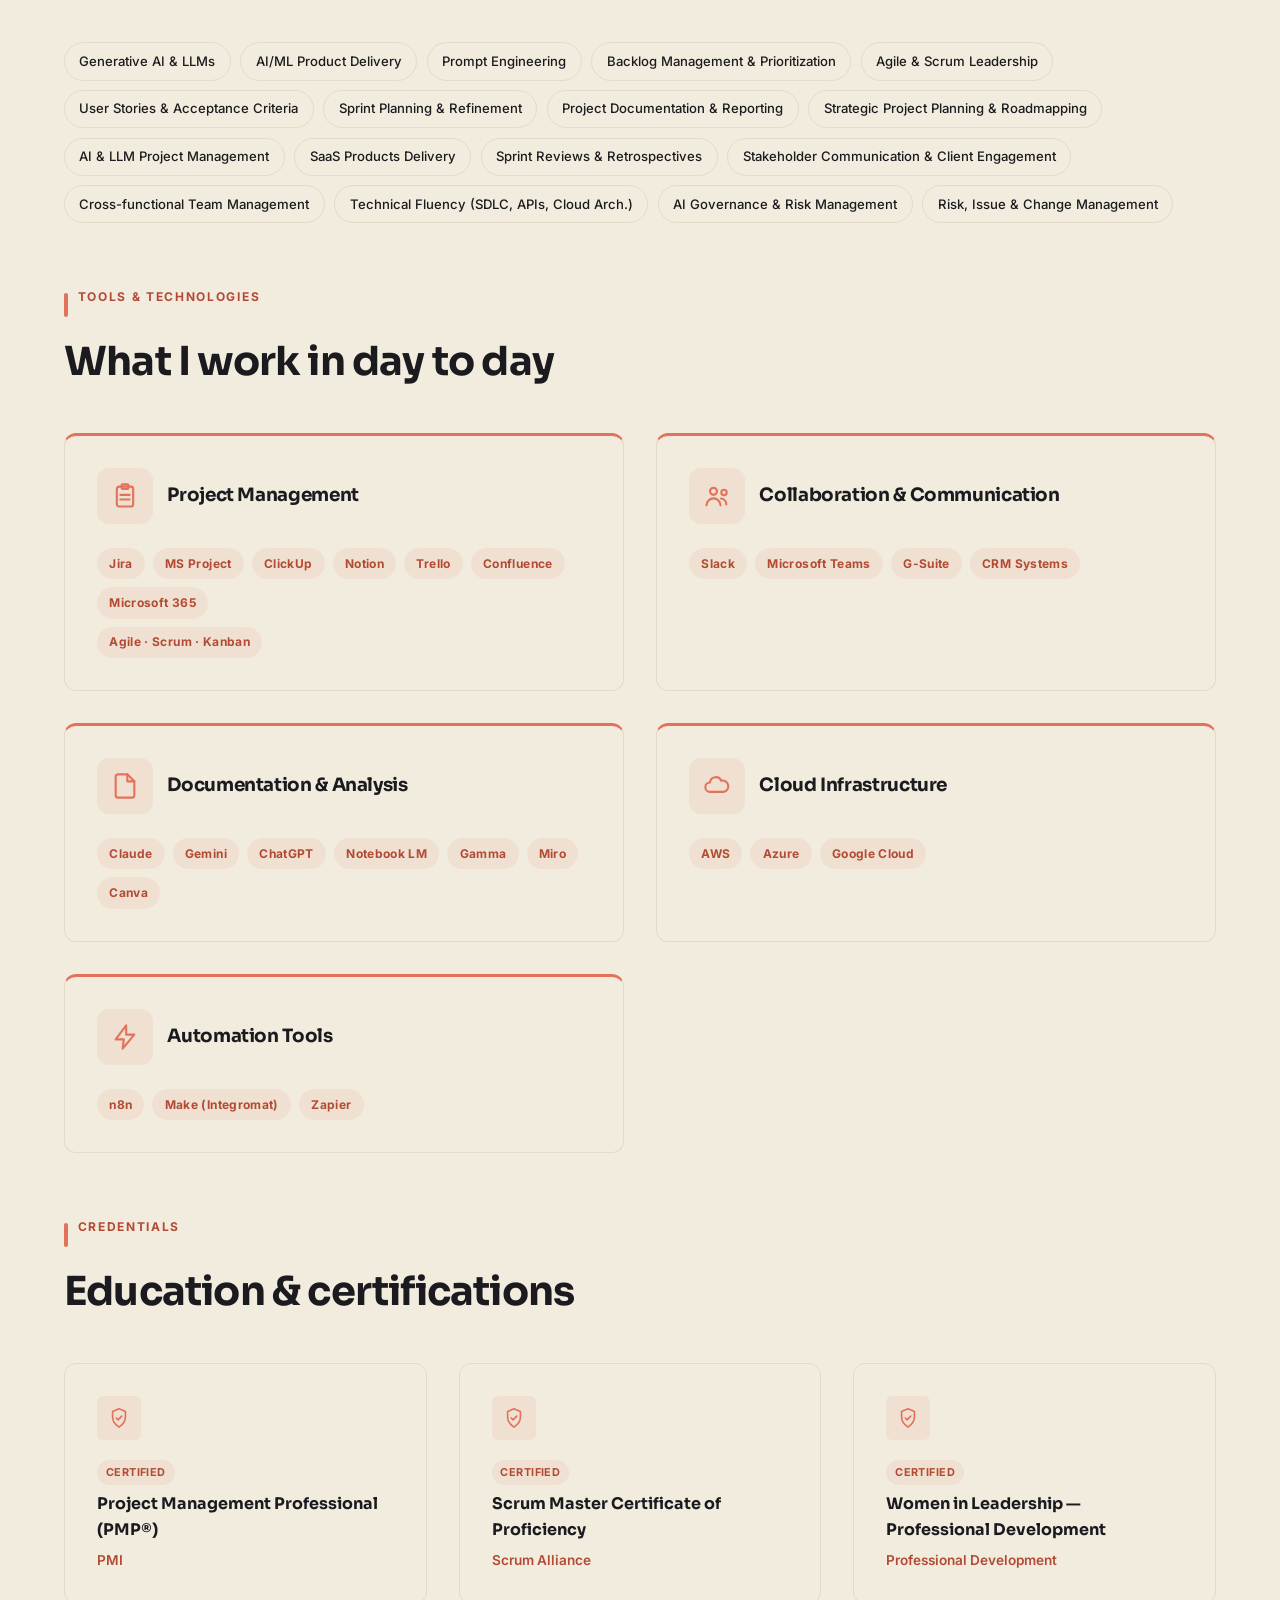
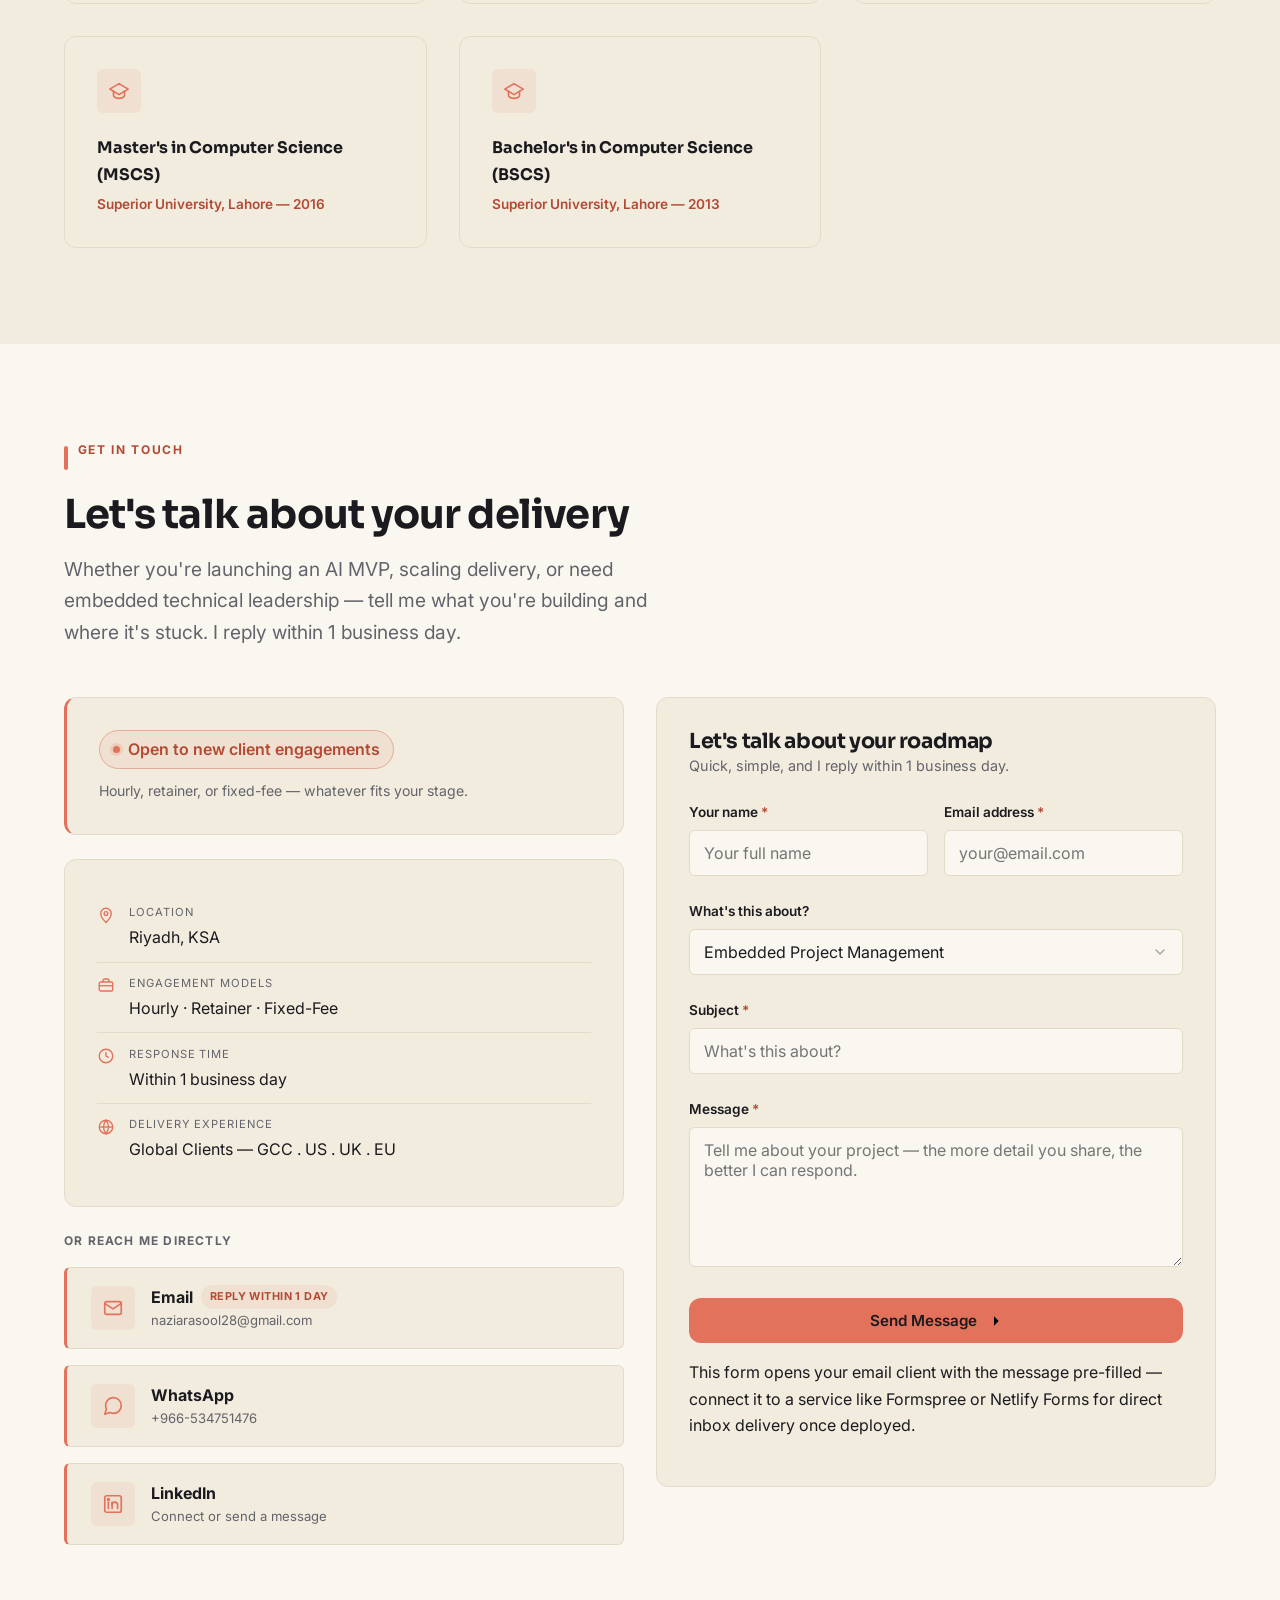
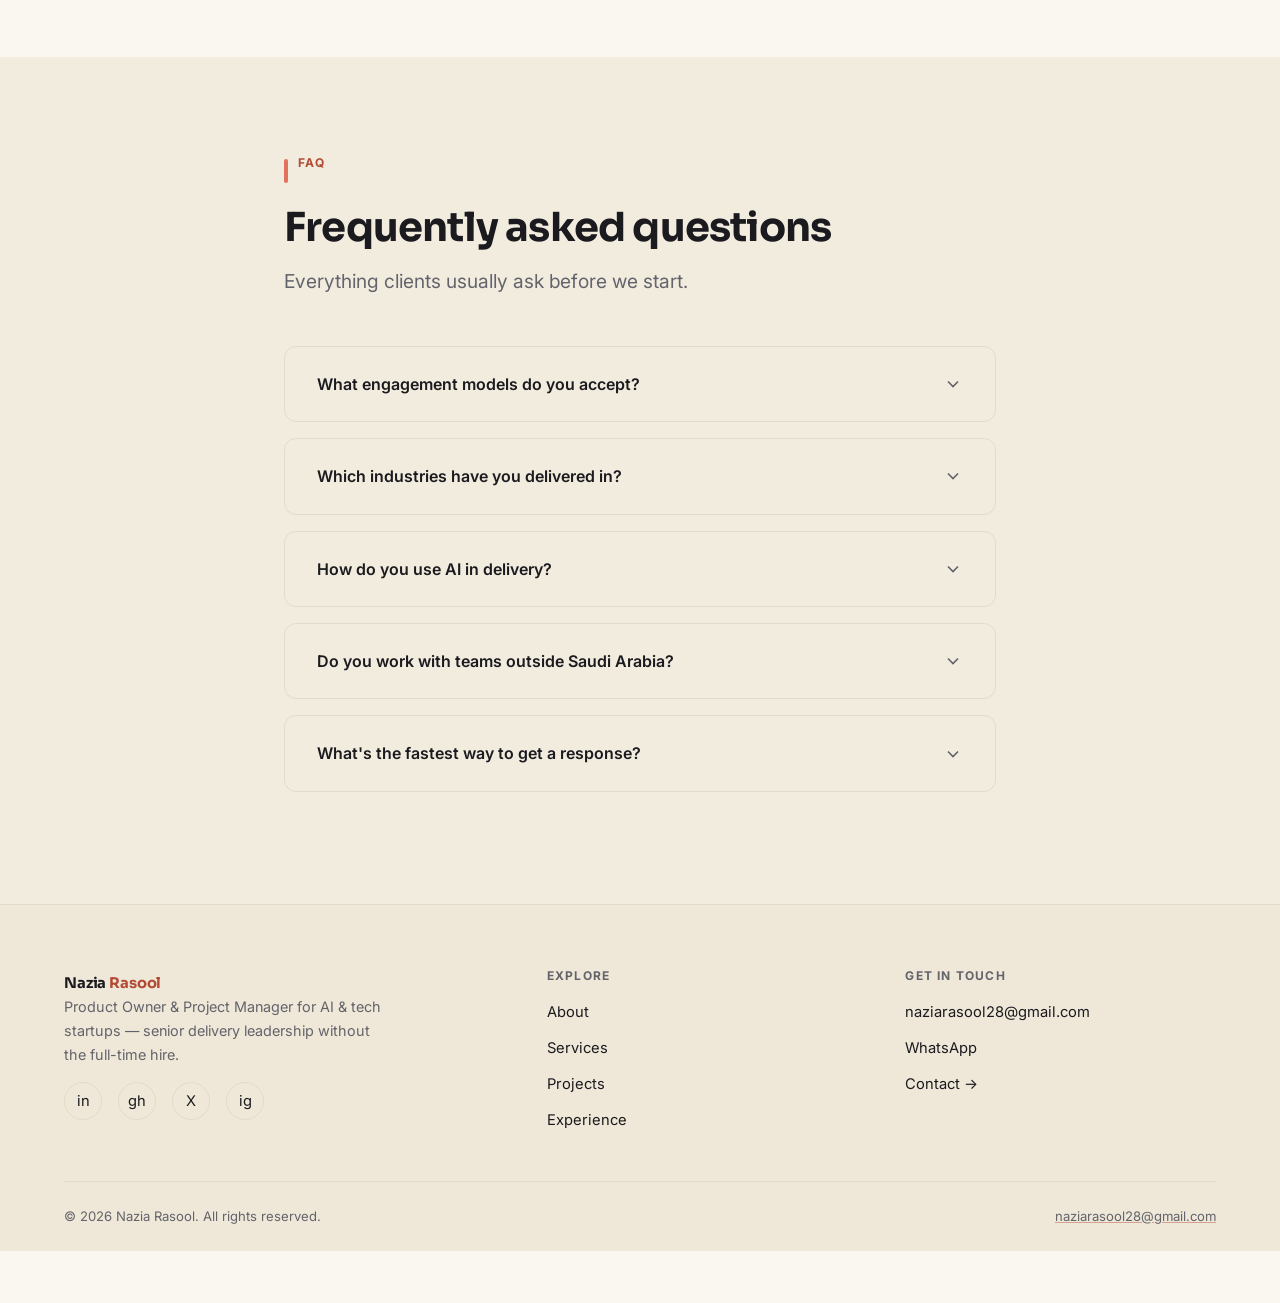
==== commit d9e4025a: "Update index.html minor text changes" ====
--- a/index.html
+++ b/index.html
@@ -4,7 +4,7 @@
 <meta charset="utf-8" />
 <meta name="viewport" content="width=device-width, initial-scale=1" />
 <title>Nazia Rasool — Product Owner &amp; Project Manager for AI &amp; Tech Startups</title>
-<meta name="description" content="PMP® certified technical project manager helping AI and tech startups ship software on time and on budget — fractional PM, AI/LLM delivery, product ownership, and MVP launch management." />
+<meta name="description" content="PMP® certified technical project manager helping AI and tech startups ship software on time and on budget — embedded PM leadership, AI/LLM delivery, product ownership, and MVP launch management." />
 <meta property="og:title" content="Nazia Rasool — Product Owner & Project Manager for AI & Tech Startups" />
 <meta property="og:description" content="Ship faster. Spend smarter. Skip the full-time hire. Senior delivery leadership for AI and tech startups." />
 <meta property="og:type" content="website" />
@@ -122,7 +122,7 @@
         <div class="card reveal">
           <div class="icon-badge"><svg viewBox="0 0 24 24"><rect x="5" y="3" width="14" height="18" rx="1"></rect><line x1="9" y1="7" x2="9" y2="7.01"></line><line x1="15" y1="7" x2="15" y2="7.01"></line><line x1="9" y1="12" x2="9" y2="12.01"></line><line x1="15" y1="12" x2="15" y2="12.01"></line></svg></div>
           <h3 style="font-size:1.05rem;">Enterprise Teams</h3>
-          <p style="color:var(--text-muted);font-size:0.9rem;">Fractional technical leadership for enterprise digitization and vendor-managed delivery.</p>
+          <p style="color:var(--text-muted);font-size:0.9rem;">Embedded technical leadership for enterprise digitization and vendor-managed delivery.</p>
         </div>
       </div>
     </div>
@@ -134,13 +134,13 @@
       <div class="section-head reveal">
         <div class="kicker"><span class="bar"></span><p class="eyebrow">What I Offer</p></div>
         <h2>Seven ways to get senior delivery support</h2>
-        <p class="lead">Pick one, or combine them — most clients start with fractional PM and add AI governance, tooling, or automation as they scale.</p>
+        <p class="lead">Pick one, or combine them — most clients start with embedded PM support and add AI governance, tooling, or automation as they scale.</p>
       </div>
       <div class="grid-3" style="row-gap:var(--sp-4);">
 
         <article class="card card--accent reveal" id="svc-pm">
           <div class="icon-badge icon-badge--lg"><span style="font-family:var(--font-display);font-weight:700;color:var(--accent);">PM</span></div>
-          <h3 style="font-size:1.15rem;margin-top:var(--sp-2);">Fractional Project Management</h3>
+          <h3 style="font-size:1.15rem;margin-top:var(--sp-2);">Embedded Project Management</h3>
           <p style="color:var(--text-muted);font-size:0.9rem;margin-top:0.3rem;">Part-time senior delivery leadership, without the cost of a full-time hire.</p>
           <p style="font-size:var(--fs-caption);text-transform:uppercase;letter-spacing:0.1em;color:var(--text-muted);font-weight:700;margin-top:var(--sp-3);border-top:1px solid var(--line);padding-top:var(--sp-2);">Deliverables</p>
           <div style="display:flex;flex-wrap:wrap;gap:0.4rem;margin-top:0.5rem;">
@@ -160,7 +160,7 @@
 
         <article class="card card--accent reveal" id="svc-po">
           <div class="icon-badge icon-badge--lg"><span style="font-family:var(--font-display);font-weight:700;color:var(--accent);">PO</span></div>
-          <h3 style="font-size:1.15rem;margin-top:var(--sp-2);">Fractional Product Owner &amp; Roadmapping</h3>
+          <h3 style="font-size:1.15rem;margin-top:var(--sp-2);">Embedded Product Owner &amp; Roadmapping</h3>
           <p style="color:var(--text-muted);font-size:0.9rem;margin-top:0.3rem;">One person for what to build and how to ship it.</p>
           <p style="font-size:var(--fs-caption);text-transform:uppercase;letter-spacing:0.1em;color:var(--text-muted);font-weight:700;margin-top:var(--sp-3);border-top:1px solid var(--line);padding-top:var(--sp-2);">Deliverables</p>
           <div style="display:flex;flex-wrap:wrap;gap:0.4rem;margin-top:0.5rem;">
@@ -259,7 +259,7 @@
         <div class="card step-card reveal">
           <span class="big-num">03</span>
           <h3>Embedded Delivery</h3>
-          <p style="color:var(--text-muted);font-size:0.92rem;">Ongoing fractional engagement — running sprints, reporting, and keeping the team shipping.</p>
+          <p style="color:var(--text-muted);font-size:0.92rem;">Ongoing embedded engagement — running sprints, reporting, and keeping the team shipping.</p>
         </div>
       </div>
     </div>
@@ -931,14 +931,14 @@
       <div class="section-head reveal">
         <div class="kicker"><span class="bar"></span><p class="eyebrow">Get in Touch</p></div>
         <h2>Let's talk about your delivery</h2>
-        <p class="lead">Whether you're launching an AI MVP, scaling delivery, or need fractional technical leadership — tell me what you're building and where it's stuck. I reply within 1 business day.</p>
+        <p class="lead">Whether you're launching an AI MVP, scaling delivery, or need embedded technical leadership — tell me what you're building and where it's stuck. I reply within 1 business day.</p>
       </div>
 
       <div class="grid-2" style="align-items:flex-start;">
 
         <div class="reveal">
           <div class="card" style="border-left:3px solid var(--accent);margin-bottom:var(--sp-3);">
-            <span class="status-pill"><span class="dot"></span>Open to new fractional engagements</span>
+            <span class="status-pill"><span class="dot"></span>Open to new client engagements</span>
             <p style="color:var(--text-muted);font-size:0.88rem;margin-top:0.6rem;margin-bottom:0;">Hourly, retainer, or fixed-fee — whatever fits your stage.</p>
           </div>
 
@@ -1005,9 +1005,9 @@
             <div class="field">
               <label for="reason">What's this about?</label>
               <select id="reason" name="reason">
-                <option value="Fractional Project Management">Fractional Project Management</option>
+                <option value="Embedded Project Management">Embedded Project Management</option>
                 <option value="AI &amp; LLM Project Management">AI &amp; LLM Project Management</option>
-                <option value="Fractional Product Owner &amp; Roadmapping">Fractional Product Owner &amp; Roadmapping</option>
+                <option value="Embedded Product Owner &amp; Roadmapping">Embedded Product Owner &amp; Roadmapping</option>
                 <option value="MVP Launch Management">MVP Launch Management</option>
                 <option value="Startup PM Process &amp; Remote Team Setup">Startup PM Process &amp; Remote Team Setup</option>
                 <option value="PM Tool Setup (Jira, ClickUp &amp; Notion)">PM Tool Setup (Jira, ClickUp &amp; Notion)</option>
@@ -1053,7 +1053,7 @@
       <div class="reveal">
         <details class="accordion-item">
           <summary>What engagement models do you accept?<svg class="chev" viewBox="0 0 24 24"><polyline points="6 9 12 15 18 9"></polyline></svg></summary>
-          <div class="accordion-body"><p class="desc">Hourly, retainer, or fixed-fee — whichever fits your stage and budget. Most clients start with a fractional hourly arrangement (10–20 hrs/week) and move to retainer once the engagement proves out. Fixed-fee is typical for scoped MVP launches.</p></div>
+          <div class="accordion-body"><p class="desc">Hourly, retainer, or fixed-fee — whichever fits your stage and budget. Most clients start with an hourly arrangement (10–20 hrs/week) and move to retainer once the engagement proves out. Fixed-fee is typical for scoped MVP launches.</p></div>
         </details>
         <details class="accordion-item">
           <summary>Which industries have you delivered in?<svg class="chev" viewBox="0 0 24 24"><polyline points="6 9 12 15 18 9"></polyline></svg></summary>
@@ -1121,7 +1121,7 @@
     <span>AI &amp; LLM Delivery</span>
     <span>Agile Transformation</span>
   </div>
-  <span class="status-pill"><span class="dot"></span>Open to new fractional engagements</span>
+  <span class="status-pill"><span class="dot"></span>Open to new client engagements</span>
 </div>
 
 <div class="modal" id="caseModal" aria-hidden="true" role="dialog" aria-modal="true" aria-label="Case study details">
